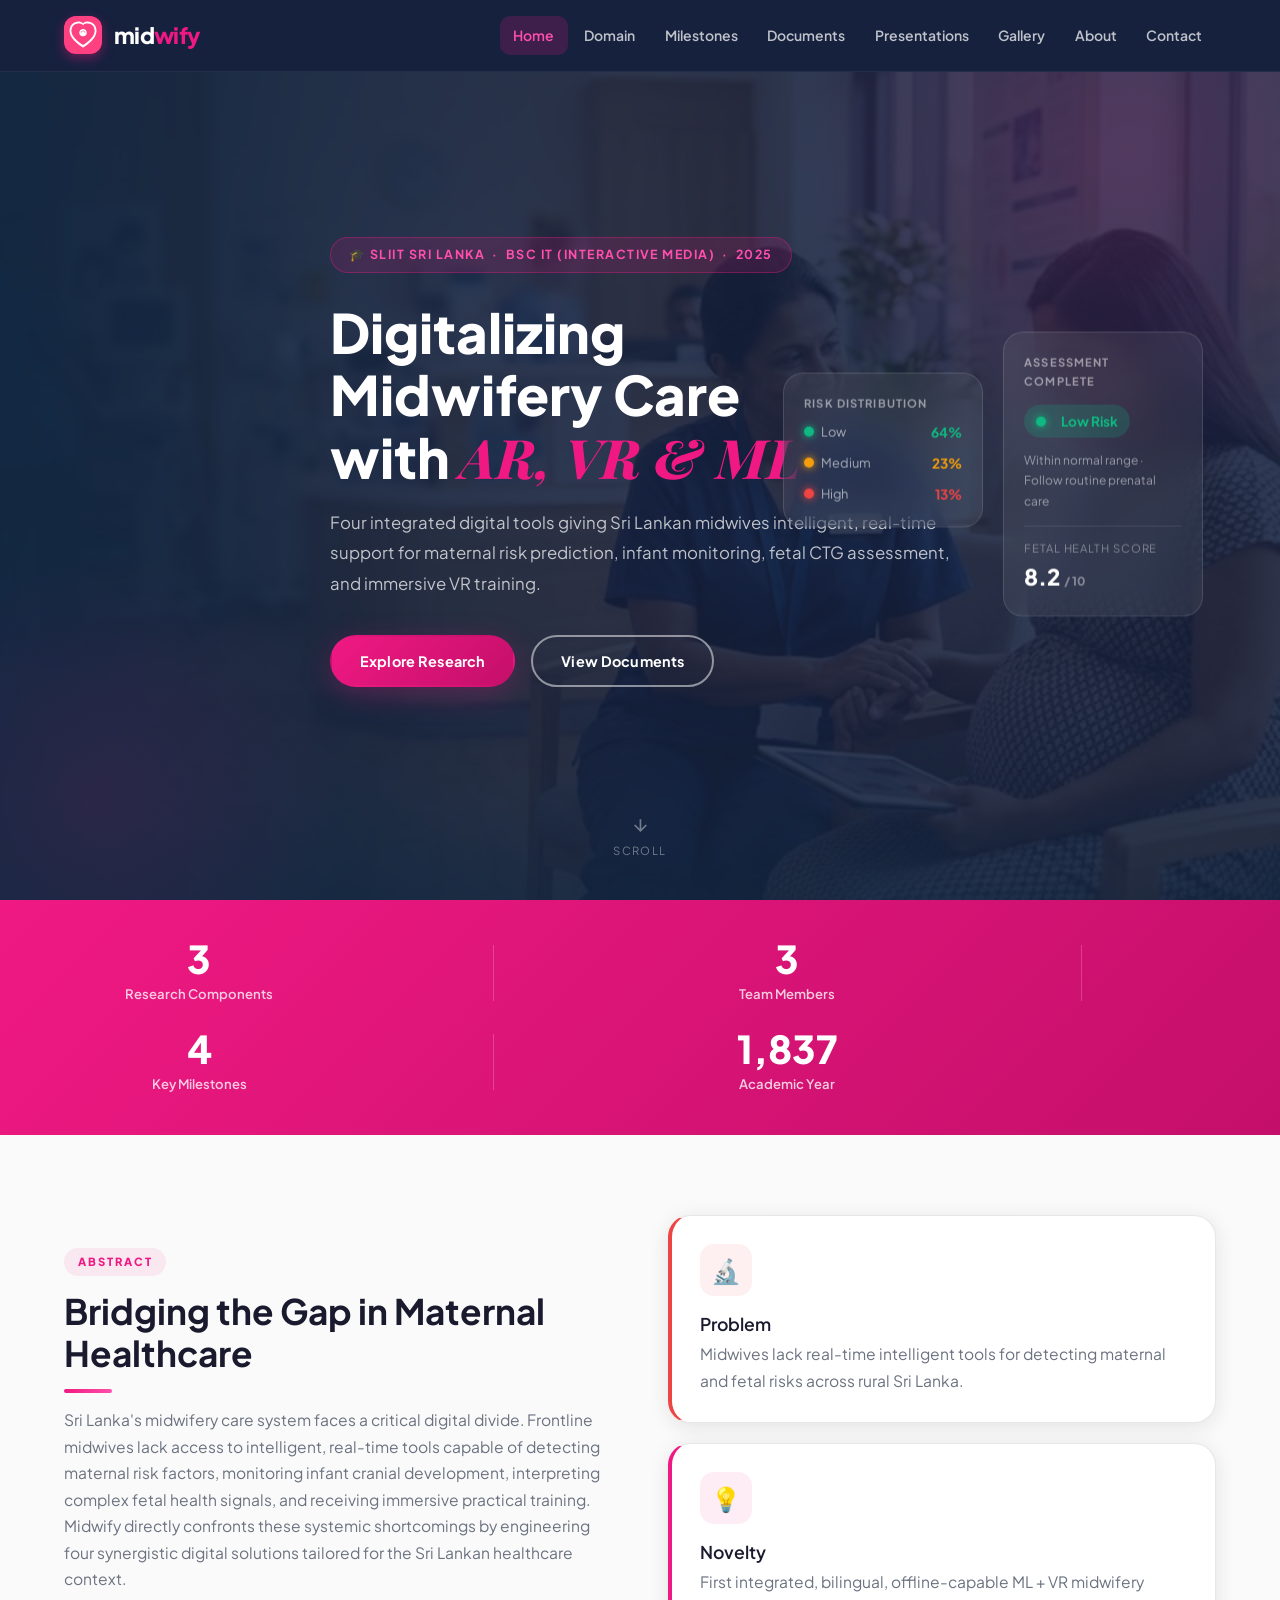
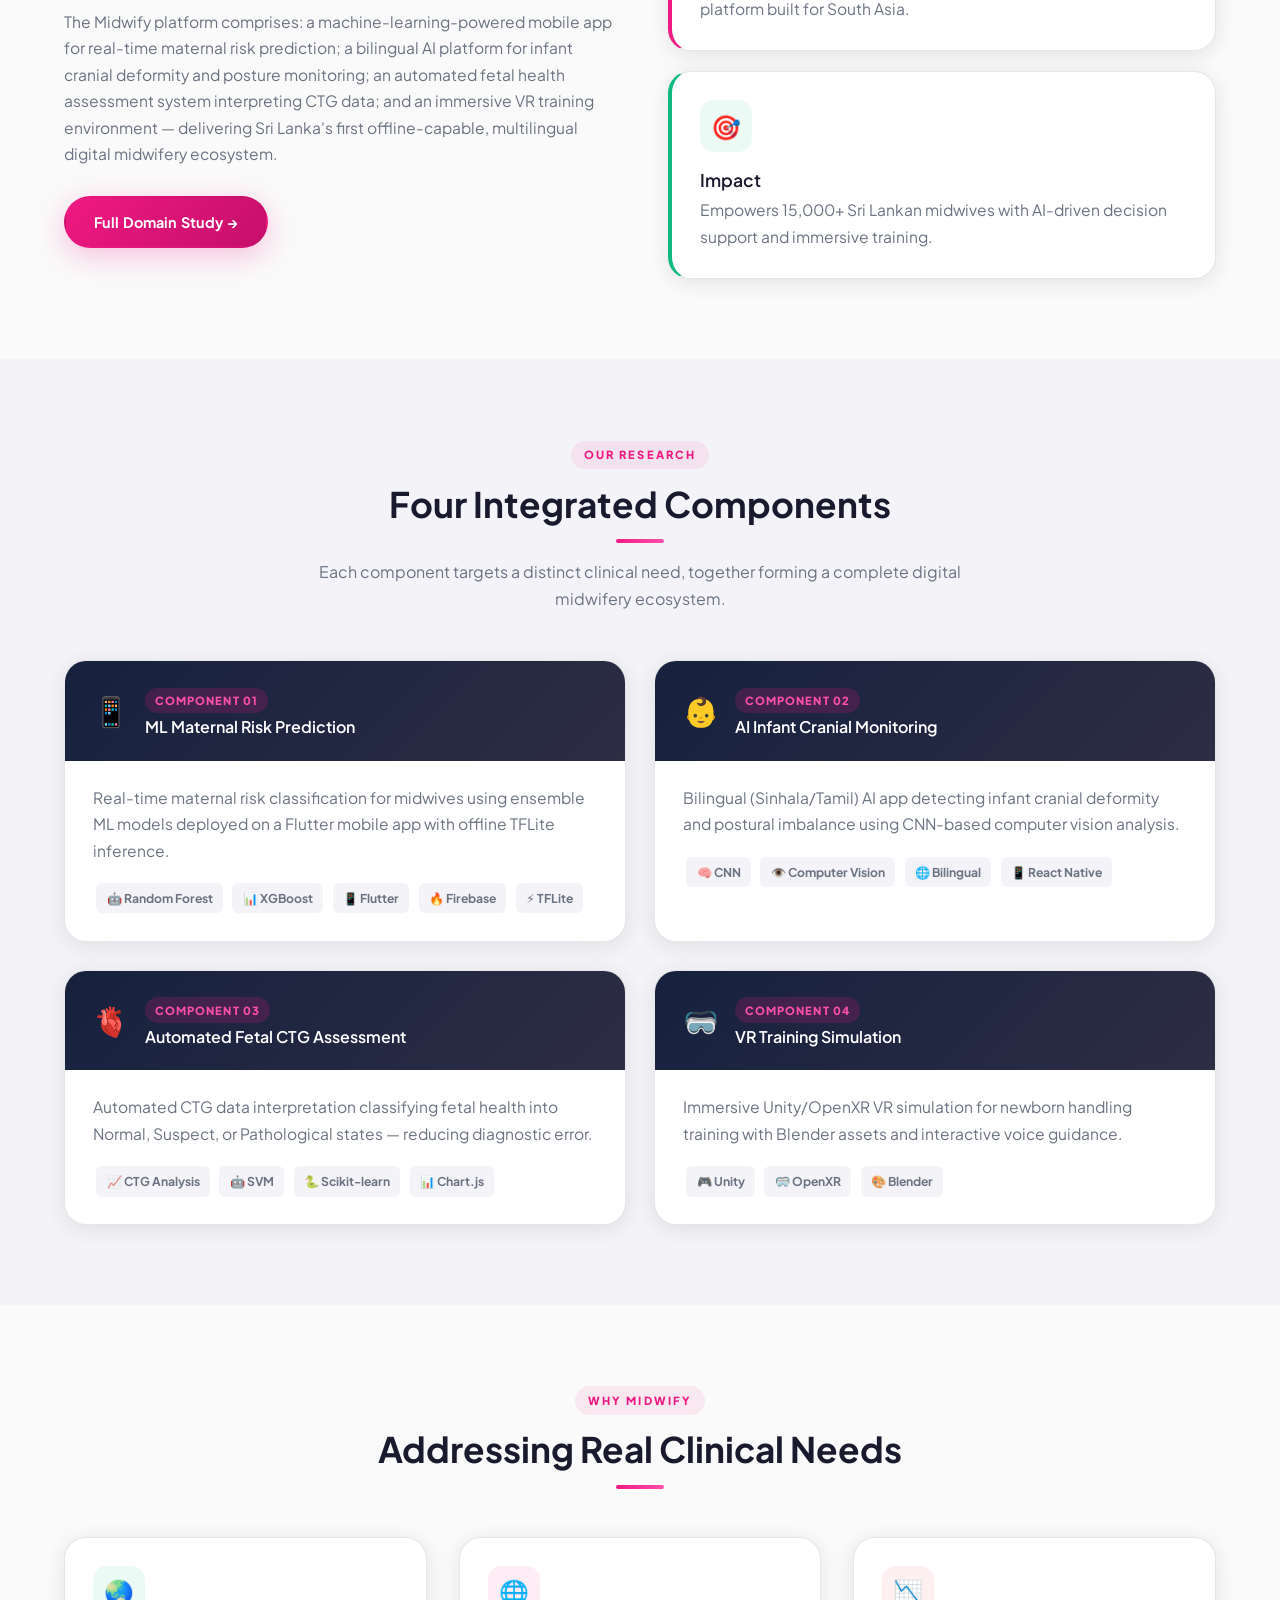
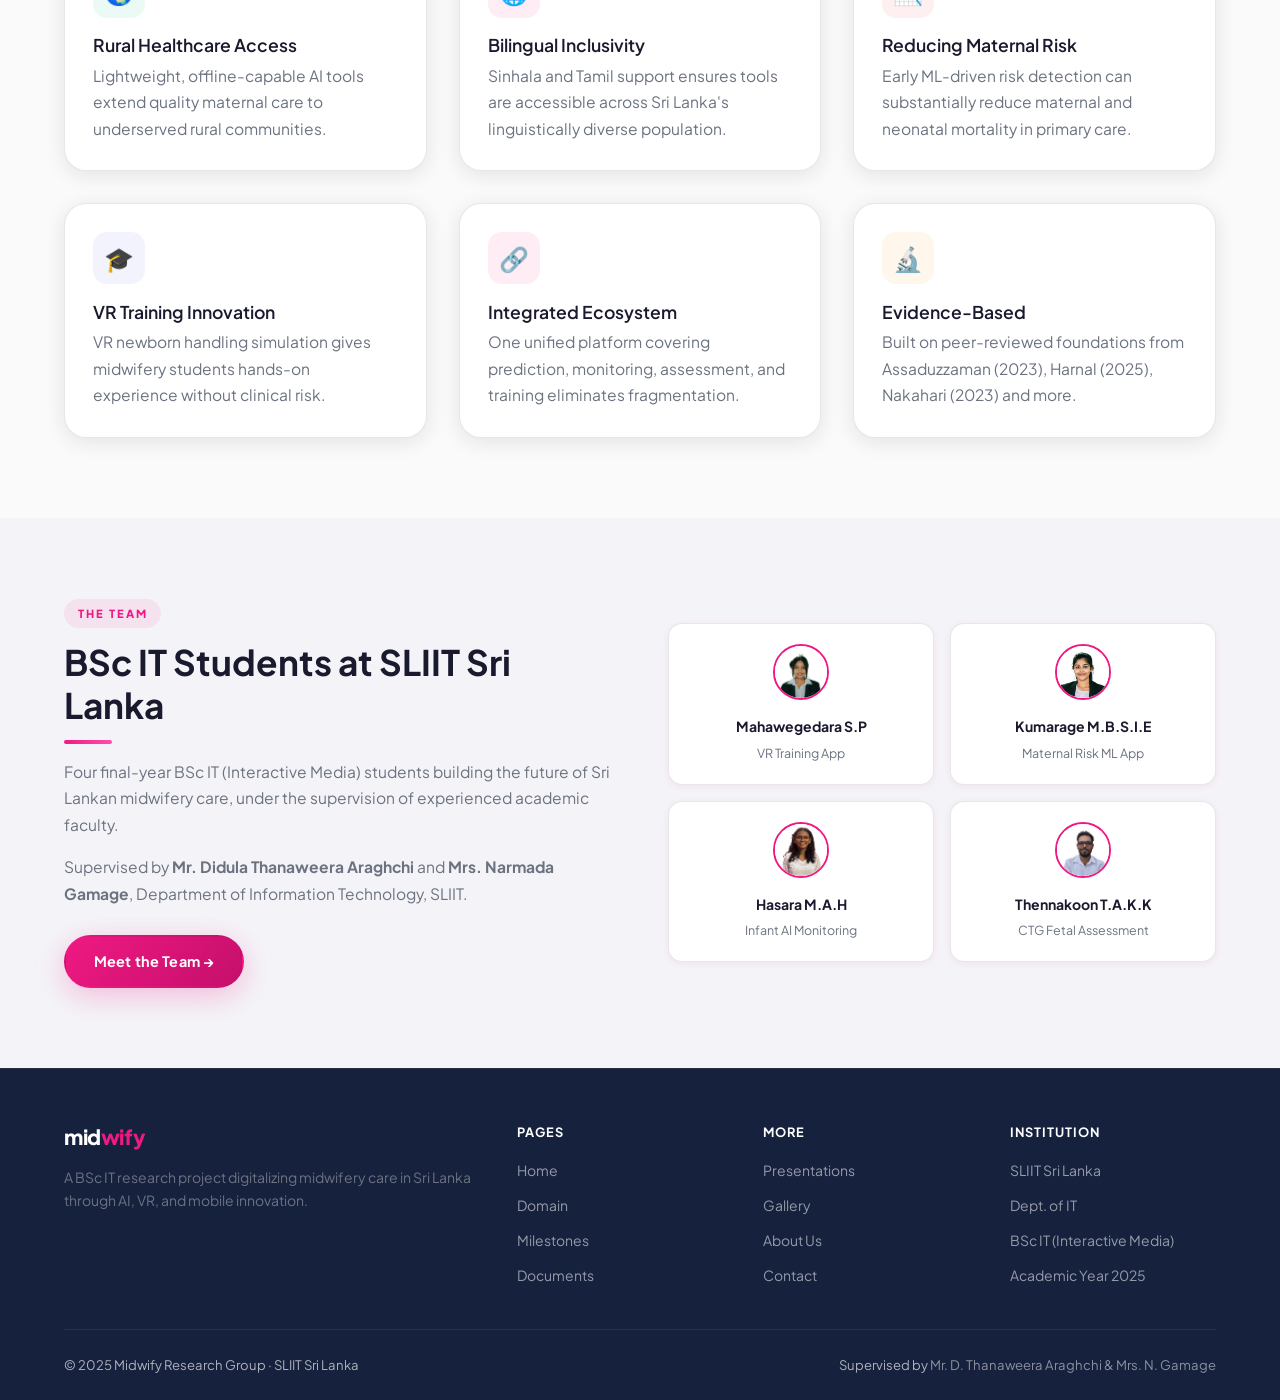
==== index.html @ cbe5c212 "Remove postnatal app and Speech API references; update VR component and gallery labels" ====
<!DOCTYPE html>
<html lang="en">

<head>
  <meta charset="UTF-8" />
  <meta name="viewport" content="width=device-width, initial-scale=1.0" />
  <title>Midwify – Digitalizing Midwifery Care | AR, VR & ML Solutions</title>
  <meta name="description"
    content="Midwify — a SLIIT BSc IT research project building ML, AI, VR and mobile tools to digitalize midwifery care across Sri Lanka." />
  <link rel="stylesheet" href="assets/css/style.css" />
  <link rel="icon" href="assets/images/logo.jpeg" />
</head>

<body>

  <div class="overlay" id="overlay"></div>

  <!-- ── Navbar ── -->
  <nav class="navbar" role="navigation" aria-label="Main Navigation">
    <div class="container">
      <a href="index.html" class="nav-brand">
        <div class="nav-logo-wrap">
          <img src="assets/images/logo.jpeg" alt="Midwify Logo" />
        </div>
        <span class="nav-wordmark">mid<span>wify</span></span>
      </a>
      <ul class="nav-menu" id="navMenu">
        <li><a href="index.html">Home</a></li>
        <li><a href="domain.html">Domain</a></li>
        <li><a href="milestones.html">Milestones</a></li>
        <li><a href="documents.html">Documents</a></li>
        <li><a href="presentations.html">Presentations</a></li>
        <li><a href="gallery.html">Gallery</a></li>
        <li><a href="about.html">About</a></li>
        <li><a href="contact.html">Contact</a></li>
      </ul>
      <button class="hamburger" id="hamburger" aria-label="Toggle Menu" aria-expanded="false">
        <span></span><span></span><span></span>
      </button>
    </div>
  </nav>

  <!-- ── Hero ── -->
  <section class="hero" id="hero">
    <div class="hero-bg" aria-hidden="true"></div>
    <div class="container">
      <div class="hero-content">
        <div class="hero-badge">
          🎓 SLIIT Sri Lanka &nbsp;·&nbsp; BSc IT (Interactive Media) &nbsp;·&nbsp; 2025
        </div>
        <h1>Digitalizing<br>Midwifery Care<br>with <em>AR, VR & ML</em></h1>
        <p class="hero-desc">
          Four integrated digital tools giving Sri Lankan midwives intelligent, real-time support
          for maternal risk prediction, infant monitoring, fetal CTG assessment, and immersive VR training.
        </p>
        <div class="hero-cta">
          <a href="domain.html" class="btn btn-primary">Explore Research</a>
          <a href="documents.html" class="btn btn-outline">View Documents</a>
        </div>
      </div>
    </div>

    <!-- Floating App-Style Cards -->
    <div class="hero-phone" aria-hidden="true">
      <div class="phone-card">
        <div class="phone-card-label">Risk Distribution</div>
        <div style="display:flex;flex-direction:column;gap:0.5rem;margin-top:0.25rem;">
          <div style="display:flex;align-items:center;justify-content:space-between;">
            <span style="font-size:0.8rem;color:rgba(255,255,255,0.6);"><span class="risk-dot low"></span>Low</span>
            <span style="font-size:0.85rem;font-weight:700;color:#10B981;">64%</span>
          </div>
          <div style="display:flex;align-items:center;justify-content:space-between;">
            <span style="font-size:0.8rem;color:rgba(255,255,255,0.6);"><span
                class="risk-dot medium"></span>Medium</span>
            <span style="font-size:0.85rem;font-weight:700;color:#F59E0B;">23%</span>
          </div>
          <div style="display:flex;align-items:center;justify-content:space-between;">
            <span style="font-size:0.8rem;color:rgba(255,255,255,0.6);"><span class="risk-dot high"></span>High</span>
            <span style="font-size:0.85rem;font-weight:700;color:#EF4444;">13%</span>
          </div>
        </div>
      </div>
      <div class="phone-card">
        <div class="phone-card-label">Assessment Complete</div>
        <div
          style="display:inline-flex;align-items:center;gap:0.5rem;background:rgba(16,185,129,0.2);border-radius:50px;padding:0.3rem 0.75rem;margin:0.4rem 0;">
          <span class="risk-dot low"></span>
          <span style="font-size:0.85rem;font-weight:700;color:#10B981;">Low Risk</span>
        </div>
        <div style="font-size:0.75rem;color:rgba(255,255,255,0.5);margin-top:0.4rem;">Within normal range · Follow
          routine prenatal care</div>
        <div style="margin-top:0.85rem;padding-top:0.75rem;border-top:1px solid rgba(255,255,255,0.1);">
          <div style="font-size:0.7rem;color:rgba(255,255,255,0.4);text-transform:uppercase;letter-spacing:0.08em;">
            Fetal Health Score</div>
          <div style="font-size:1.4rem;font-weight:800;color:white;">8.2 <span
              style="font-size:0.75rem;color:rgba(255,255,255,0.4);">/ 10</span></div>
        </div>
      </div>
    </div>

    <div class="hero-scroll" aria-hidden="true">
      <svg width="20" height="20" viewBox="0 0 24 24" fill="none" stroke="currentColor" stroke-width="2">
        <path d="M12 5v14M5 12l7 7 7-7" />
      </svg>
      Scroll
    </div>
  </section>

  <!-- ── Stats Bar ── -->
  <div class="stats-bar">
    <div class="container">
      <div class="grid-4">
        <div class="stat-item"><span class="stat-number" data-count="4">0</span>
          <div class="stat-label">Research Components</div>
        </div>
        <div class="stat-divider"></div>
        <div class="stat-item"><span class="stat-number" data-count="4">0</span>
          <div class="stat-label">Team Members</div>
        </div>
        <div class="stat-divider"></div>
        <div class="stat-item"><span class="stat-number" data-count="5">0</span>
          <div class="stat-label">Key Milestones</div>
        </div>
        <div class="stat-divider"></div>
        <div class="stat-item"><span class="stat-number" data-count="2025">0</span>
          <div class="stat-label">Academic Year</div>
        </div>
      </div>
    </div>
  </div>

  <!-- ── Abstract ── -->
  <section class="section" id="abstract">
    <div class="container">
      <div class="grid-2" style="align-items:center;gap:3.5rem;">
        <div class="fade-in">
          <span class="section-label">Abstract</span>
          <h2>Bridging the Gap in Maternal Healthcare</h2>
          <div class="divider"></div>
          <p style="margin-bottom:1rem;">
            Sri Lanka's midwifery care system faces a critical digital divide. Frontline midwives lack access
            to intelligent, real-time tools capable of detecting maternal risk factors, monitoring infant cranial
            development, interpreting complex fetal health signals, and receiving immersive practical training.
            Midwify directly confronts these systemic shortcomings by engineering four synergistic digital
            solutions tailored for the Sri Lankan healthcare context.
          </p>
          <p style="margin-bottom:1.75rem;">
            The Midwify platform comprises: a machine-learning-powered mobile app for real-time maternal risk
            prediction; a bilingual AI platform for infant cranial deformity and posture monitoring; an automated
            fetal health assessment system interpreting CTG data; and an immersive VR training environment
            — delivering Sri Lanka's first offline-capable, multilingual digital midwifery ecosystem.
          </p>
          <a href="domain.html" class="btn btn-primary">Full Domain Study →</a>
        </div>
        <div class="fade-in" style="display:flex;flex-direction:column;gap:1.25rem;">
          <div class="card" style="border-left:4px solid var(--danger);">
            <div class="card-icon" style="background:rgba(239,68,68,0.08);">🔬</div>
            <h3>Problem</h3>
            <p>Midwives lack real-time intelligent tools for detecting maternal and fetal risks across rural Sri Lanka.
            </p>
          </div>
          <div class="card" style="border-left:4px solid var(--pink);">
            <div class="card-icon">💡</div>
            <h3>Novelty</h3>
            <p>First integrated, bilingual, offline-capable ML + VR midwifery platform built for South Asia.</p>
          </div>
          <div class="card" style="border-left:4px solid var(--success);">
            <div class="card-icon" style="background:rgba(16,185,129,0.08);">🎯</div>
            <h3>Impact</h3>
            <p>Empowers 15,000+ Sri Lankan midwives with AI-driven decision support and immersive training.</p>
          </div>
        </div>
      </div>
    </div>
  </section>

  <!-- ── Four Components ── -->
  <section class="section section-alt" id="components">
    <div class="container">
      <div class="section-header centered fade-in">
        <span class="section-label">Our Research</span>
        <h2>Four Integrated Components</h2>
        <div class="divider"></div>
        <p>Each component targets a distinct clinical need, together forming a complete digital midwifery ecosystem.</p>
      </div>
      <div class="grid-2" style="gap:1.75rem;">

        <div class="component-card fade-in">
          <div class="component-card-header">
            <div class="icon">📱</div>
            <div>
              <div class="comp-num">Component 01</div>
              <h3>ML Maternal Risk Prediction</h3>
            </div>
          </div>
          <div class="component-card-body">
            <p style="margin-bottom:1rem;">Real-time maternal risk classification for midwives using ensemble ML models
              deployed on a Flutter mobile app with offline TFLite inference.</p>
            <div>
              <span class="component-tag">🤖 Random Forest</span>
              <span class="component-tag">📊 XGBoost</span>
              <span class="component-tag">📱 Flutter</span>
              <span class="component-tag">🔥 Firebase</span>
              <span class="component-tag">⚡ TFLite</span>
            </div>
          </div>
        </div>

        <div class="component-card fade-in">
          <div class="component-card-header">
            <div class="icon">👶</div>
            <div>
              <div class="comp-num">Component 02</div>
              <h3>AI Infant Cranial Monitoring</h3>
            </div>
          </div>
          <div class="component-card-body">
            <p style="margin-bottom:1rem;">Bilingual (Sinhala/Tamil) AI app detecting infant cranial deformity and
              postural imbalance using CNN-based computer vision analysis.</p>
            <div>
              <span class="component-tag">🧠 CNN</span>
              <span class="component-tag">👁️ Computer Vision</span>
              <span class="component-tag">🌐 Bilingual</span>
              <span class="component-tag">📱 React Native</span>
            </div>
          </div>
        </div>

        <div class="component-card fade-in">
          <div class="component-card-header">
            <div class="icon">🫀</div>
            <div>
              <div class="comp-num">Component 03</div>
              <h3>Automated Fetal CTG Assessment</h3>
            </div>
          </div>
          <div class="component-card-body">
            <p style="margin-bottom:1rem;">Automated CTG data interpretation classifying fetal health into Normal,
              Suspect, or Pathological states — reducing diagnostic error.</p>
            <div>
              <span class="component-tag">📈 CTG Analysis</span>
              <span class="component-tag">🤖 SVM</span>
              <span class="component-tag">🐍 Scikit-learn</span>
              <span class="component-tag">📊 Chart.js</span>
            </div>
          </div>
        </div>

        <div class="component-card fade-in">
          <div class="component-card-header">
            <div class="icon">🥽</div>
            <div>
              <div class="comp-num">Component 04</div>
              <h3>VR Training Simulation</h3>
            </div>
          </div>
          <div class="component-card-body">
            <p style="margin-bottom:1rem;">Immersive Unity/OpenXR VR simulation for newborn handling training with
              Blender assets and interactive voice guidance.</p>
            <div>
              <span class="component-tag">🎮 Unity</span>
              <span class="component-tag">🥽 OpenXR</span>
              <span class="component-tag">🎨 Blender</span>
            </div>
          </div>
        </div>

      </div>
    </div>
  </section>

  <!-- ── Risk Cards (App-style) ── -->
  <section class="section" id="significance">
    <div class="container">
      <div class="section-header centered fade-in">
        <span class="section-label">Why Midwify</span>
        <h2>Addressing Real Clinical Needs</h2>
        <div class="divider"></div>
      </div>
      <div class="grid-3">
        <div class="card fade-in">
          <div class="card-icon" style="background:rgba(16,185,129,0.08);">🌏</div>
          <h3>Rural Healthcare Access</h3>
          <p>Lightweight, offline-capable AI tools extend quality maternal care to underserved rural communities.</p>
        </div>
        <div class="card fade-in">
          <div class="card-icon">🌐</div>
          <h3>Bilingual Inclusivity</h3>
          <p>Sinhala and Tamil support ensures tools are accessible across Sri Lanka's linguistically diverse
            population.</p>
        </div>
        <div class="card fade-in">
          <div class="card-icon" style="background:rgba(239,68,68,0.08);">📉</div>
          <h3>Reducing Maternal Risk</h3>
          <p>Early ML-driven risk detection can substantially reduce maternal and neonatal mortality in primary care.
          </p>
        </div>
        <div class="card fade-in">
          <div class="card-icon" style="background:rgba(99,102,241,0.08);">🎓</div>
          <h3>VR Training Innovation</h3>
          <p>VR newborn handling simulation gives midwifery students hands-on experience without clinical risk.</p>
        </div>
        <div class="card fade-in">
          <div class="card-icon">🔗</div>
          <h3>Integrated Ecosystem</h3>
          <p>One unified platform covering prediction, monitoring, assessment, and training eliminates fragmentation.
          </p>
        </div>
        <div class="card fade-in">
          <div class="card-icon" style="background:rgba(245,158,11,0.08);">🔬</div>
          <h3>Evidence-Based</h3>
          <p>Built on peer-reviewed foundations from Assaduzzaman (2023), Harnal (2025), Nakahari (2023) and more.</p>
        </div>
      </div>
    </div>
  </section>

  <!-- ── Team Preview ── -->
  <section class="section section-alt" id="team-preview">
    <div class="container">
      <div class="grid-2" style="align-items:center;gap:3.5rem;">
        <div class="fade-in">
          <span class="section-label">The Team</span>
          <h2>BSc IT Students at SLIIT Sri Lanka</h2>
          <div class="divider"></div>
          <p style="margin-bottom:1rem;">Four final-year BSc IT (Interactive Media) students building the future of Sri
            Lankan midwifery care, under the supervision of experienced academic faculty.</p>
          <p style="margin-bottom:1.75rem;">Supervised by <strong>Mr. Didula Thanaweera Araghchi</strong> and
            <strong>Mrs. Narmada Gamage</strong>, Department of Information Technology, SLIIT.
          </p>
          <a href="about.html" class="btn btn-primary">Meet the Team →</a>
        </div>
        <div class="grid-2 fade-in" style="gap:1rem;">
          <div
            style="background:var(--white);border-radius:var(--radius);padding:1.25rem;border:1.5px solid var(--border);text-align:center;box-shadow:var(--shadow-sm);">
            <div
              style="width:56px;height:56px;border-radius:50%;overflow:hidden;margin:0 auto 0.75rem;border:2px solid var(--pink);">
              <img src="assets/images/team/mahawagedara.jpg" alt="Mahawegedara"
                style="width:100%;height:100%;object-fit:cover;object-position:top;">
            </div>
            <strong style="font-size:0.875rem;">Mahawegedara S.P</strong>
            <p style="font-size:0.78rem;margin-top:0.2rem;">VR Training App</p>
          </div>
          <div
            style="background:var(--white);border-radius:var(--radius);padding:1.25rem;border:1.5px solid var(--border);text-align:center;box-shadow:var(--shadow-sm);">
            <div
              style="width:56px;height:56px;border-radius:50%;overflow:hidden;margin:0 auto 0.75rem;border:2px solid var(--pink);">
              <img src="assets/images/team/kumarage.jpeg" alt="Kumarage"
                style="width:100%;height:100%;object-fit:cover;object-position:top;">
            </div>
            <strong style="font-size:0.875rem;">Kumarage M.B.S.I.E</strong>
            <p style="font-size:0.78rem;margin-top:0.2rem;">Maternal Risk ML App</p>
          </div>
          <div
            style="background:var(--white);border-radius:var(--radius);padding:1.25rem;border:1.5px solid var(--border);text-align:center;box-shadow:var(--shadow-sm);">
            <div
              style="width:56px;height:56px;border-radius:50%;overflow:hidden;margin:0 auto 0.75rem;border:2px solid var(--pink);">
              <img src="assets/images/team/hasara.jpg" alt="Hasara"
                style="width:100%;height:100%;object-fit:cover;object-position:top;">
            </div>
            <strong style="font-size:0.875rem;">Hasara M.A.H</strong>
            <p style="font-size:0.78rem;margin-top:0.2rem;">Infant AI Monitoring</p>
          </div>
          <div
            style="background:var(--white);border-radius:var(--radius);padding:1.25rem;border:1.5px solid var(--border);text-align:center;box-shadow:var(--shadow-sm);">
            <div
              style="width:56px;height:56px;border-radius:50%;overflow:hidden;margin:0 auto 0.75rem;border:2px solid var(--pink);">
              <img src="assets/images/team/thennakoon.jpg" alt="Thennakoon"
                style="width:100%;height:100%;object-fit:cover;object-position:top;">
            </div>
            <strong style="font-size:0.875rem;">Thennakoon T.A.K.K</strong>
            <p style="font-size:0.78rem;margin-top:0.2rem;">CTG Fetal Assessment</p>
          </div>
        </div>
      </div>
    </div>
  </section>

  <!-- ── Footer ── -->
  <footer>
    <div class="container">
      <div class="footer-grid">
        <div class="footer-brand">
          <h3>mid<span>wify</span></h3>
          <p>A BSc IT research project digitalizing midwifery care in Sri Lanka through AI, VR, and mobile innovation.
          </p>
        </div>
        <div class="footer-col">
          <h4>Pages</h4>
          <ul>
            <li><a href="index.html">Home</a></li>
            <li><a href="domain.html">Domain</a></li>
            <li><a href="milestones.html">Milestones</a></li>
            <li><a href="documents.html">Documents</a></li>
          </ul>
        </div>
        <div class="footer-col">
          <h4>More</h4>
          <ul>
            <li><a href="presentations.html">Presentations</a></li>
            <li><a href="gallery.html">Gallery</a></li>
            <li><a href="about.html">About Us</a></li>
            <li><a href="contact.html">Contact</a></li>
          </ul>
        </div>
        <div class="footer-col">
          <h4>Institution</h4>
          <ul>
            <li><a href="#">SLIIT Sri Lanka</a></li>
            <li><a href="#">Dept. of IT</a></li>
            <li><a href="#">BSc IT (Interactive Media)</a></li>
            <li><a href="#">Academic Year 2025</a></li>
          </ul>
        </div>
      </div>
      <div class="footer-bottom">
        <span>© 2025 Midwify Research Group · SLIIT Sri Lanka</span>
        <span>Supervised by <a href="about.html">Mr. D. Thanaweera Araghchi & Mrs. N. Gamage</a></span>
      </div>
    </div>
  </footer>

  <script src="assets/js/main.js"></script>
</body>

</html>
---- assets/css/style.css ----
/* =====================================================
   Midwify – Research Website Stylesheet
   Brand: Pink #F01983 | Dark #1A1A2E | White #FAFAFA
   Inspired by the Midwify mobile app design
   ===================================================== */

@import url('https://fonts.googleapis.com/css2?family=Plus+Jakarta+Sans:wght@300;400;500;600;700;800&family=Playfair+Display:ital,wght@0,600;0,700;1,600&display=swap');

/* ── CSS Variables ─────────────────────────────────── */
:root {
  --pink: #F01983;
  --pink-dark: #C40F6A;
  --pink-light: #FF4FAD;
  --pink-xs: rgba(240, 25, 131, 0.08);
  --dark: #1A1A2E;
  --dark-2: #2D2D44;
  --dark-3: #16213E;
  --white: #ffffff;
  --bg: #FAFAFA;
  --bg-alt: #F4F4F8;
  --text: #1A1A2E;
  --text-muted: #6B7280;
  --text-light: #9CA3AF;
  --success: #10B981;
  --warning: #F59E0B;
  --danger: #EF4444;
  --border: rgba(26, 26, 46, 0.10);
  --shadow-sm: 0 2px 8px rgba(240, 25, 131, 0.08);
  --shadow: 0 4px 20px rgba(26, 26, 46, 0.10);
  --shadow-lg: 0 12px 40px rgba(26, 26, 46, 0.14);
  --shadow-pink: 0 8px 30px rgba(240, 25, 131, 0.25);
  --radius: 14px;
  --radius-lg: 22px;
  --radius-xl: 30px;
  --transition: 0.3s cubic-bezier(0.4, 0, 0.2, 1);
  --font: 'Plus Jakarta Sans', system-ui, sans-serif;
  --font-serif: 'Playfair Display', Georgia, serif;
  --nav-h: 72px;
}

/* ── Reset & Base ──────────────────────────────────── */
*,
*::before,
*::after {
  box-sizing: border-box;
  margin: 0;
  padding: 0;
}

html {
  scroll-behavior: smooth;
  font-size: 16px;
}

body {
  font-family: var(--font);
  background: var(--bg);
  color: var(--text);
  line-height: 1.7;
  min-height: 100vh;
}

img {
  max-width: 100%;
  display: block;
}

a {
  color: var(--pink);
  text-decoration: none;
  transition: color var(--transition);
}

a:hover {
  color: var(--pink-dark);
}

/* ── Typography ────────────────────────────────────── */
h1,
h2,
h3,
h4,
h5 {
  font-family: var(--font);
  line-height: 1.2;
  color: var(--text);
  font-weight: 700;
}

h1 {
  font-size: clamp(2rem, 5vw, 3.4rem);
}

h2 {
  font-size: clamp(1.5rem, 3vw, 2.2rem);
}

h3 {
  font-size: clamp(1.1rem, 2vw, 1.45rem);
  font-weight: 600;
}

h4 {
  font-size: 1rem;
  font-weight: 700;
}

p {
  font-size: 0.975rem;
  color: var(--text-muted);
}

.serif {
  font-family: var(--font-serif);
}

.section-label {
  display: inline-block;
  font-size: 0.7rem;
  font-weight: 800;
  letter-spacing: 0.18em;
  text-transform: uppercase;
  color: var(--pink);
  background: var(--pink-xs);
  padding: 0.3rem 0.85rem;
  border-radius: 50px;
  margin-bottom: 0.85rem;
}

/* ── Layout ────────────────────────────────────────── */
.container {
  max-width: 1200px;
  margin: 0 auto;
  padding: 0 1.5rem;
}

.section {
  padding: 5rem 0;
}

.section-alt {
  background: var(--bg-alt);
}

.grid-2 {
  display: grid;
  grid-template-columns: 1fr 1fr;
  gap: 2rem;
}

.grid-3 {
  display: grid;
  grid-template-columns: repeat(3, 1fr);
  gap: 2rem;
}

.grid-4 {
  display: grid;
  grid-template-columns: repeat(4, 1fr);
  gap: 1.5rem;
}

.text-center {
  text-align: center;
}

/* ── Buttons ───────────────────────────────────────── */
.btn {
  display: inline-flex;
  align-items: center;
  gap: 0.5rem;
  padding: 0.75rem 1.75rem;
  border-radius: 50px;
  font-family: var(--font);
  font-size: 0.9rem;
  font-weight: 700;
  cursor: pointer;
  border: 2px solid transparent;
  transition: all var(--transition);
  text-decoration: none;
  letter-spacing: 0.01em;
}

.btn-primary {
  background: linear-gradient(135deg, var(--pink) 0%, var(--pink-dark) 100%);
  color: var(--white);
  box-shadow: var(--shadow-pink);
}

.btn-primary:hover {
  transform: translateY(-2px);
  box-shadow: 0 14px 36px rgba(240, 25, 131, 0.35);
  color: var(--white);
}

.btn-dark {
  background: var(--dark);
  color: var(--white);
}

.btn-dark:hover {
  background: var(--dark-2);
  color: var(--white);
  transform: translateY(-2px);
  box-shadow: 0 8px 24px rgba(26, 26, 46, 0.25);
}

.btn-outline {
  background: transparent;
  color: var(--white);
  border-color: rgba(255, 255, 255, 0.5);
}

.btn-outline:hover {
  background: var(--white);
  color: var(--pink);
  border-color: var(--white);
  transform: translateY(-2px);
}

.btn-outline-pink {
  background: transparent;
  color: var(--pink);
  border-color: var(--pink);
}

.btn-outline-pink:hover {
  background: var(--pink);
  color: var(--white);
  transform: translateY(-2px);
  box-shadow: var(--shadow-pink);
}

/* ── Navigation ────────────────────────────────────── */
.navbar {
  position: fixed;
  top: 0;
  left: 0;
  right: 0;
  height: var(--nav-h);
  z-index: 1000;
  background: var(--dark-3);
  border-bottom: 1px solid rgba(255, 255, 255, 0.06);
  transition: box-shadow var(--transition);
}

.navbar.scrolled {
  background: rgba(22, 33, 62, 0.97);
  backdrop-filter: blur(20px);
  -webkit-backdrop-filter: blur(20px);
  box-shadow: 0 4px 30px rgba(0, 0, 0, 0.2);
}

.navbar .container {
  display: flex;
  align-items: center;
  justify-content: space-between;
  height: 100%;
}

.nav-brand {
  display: flex;
  align-items: center;
  gap: 0.75rem;
  text-decoration: none;
}

.nav-logo-wrap {
  width: 38px;
  height: 38px;
  border-radius: 12px;
  background: linear-gradient(135deg, var(--pink), var(--pink-dark));
  display: flex;
  align-items: center;
  justify-content: center;
  font-size: 1.1rem;
  box-shadow: 0 4px 12px rgba(240, 25, 131, 0.4);
  overflow: hidden;
}

.nav-logo-wrap img {
  width: 100%;
  height: 100%;
  object-fit: cover;
  border-radius: 12px;
}

.nav-wordmark {
  font-size: 1.4rem;
  font-weight: 800;
  color: var(--white);
  letter-spacing: -0.03em;
}

.nav-wordmark span {
  color: var(--pink);
}

.nav-brand:hover .nav-wordmark {
  color: var(--white);
}

.nav-menu {
  display: flex;
  align-items: center;
  gap: 0.15rem;
  list-style: none;
}

.nav-menu a {
  color: rgba(255, 255, 255, 0.72);
  font-size: 0.875rem;
  font-weight: 600;
  padding: 0.45rem 0.85rem;
  border-radius: 10px;
  transition: all var(--transition);
  text-decoration: none;
  display: block;
}

.nav-menu a:hover,
.nav-menu a.active {
  color: var(--white);
  background: rgba(240, 25, 131, 0.18);
}

.nav-menu a.active {
  color: var(--pink-light);
}

.hamburger {
  display: none;
  flex-direction: column;
  gap: 5px;
  background: none;
  border: none;
  cursor: pointer;
  padding: 4px;
}

.hamburger span {
  display: block;
  width: 26px;
  height: 2px;
  background: var(--white);
  border-radius: 2px;
  transition: all var(--transition);
}

.hamburger.open span:nth-child(1) {
  transform: rotate(45deg) translate(5px, 5px);
}

.hamburger.open span:nth-child(2) {
  opacity: 0;
}

.hamburger.open span:nth-child(3) {
  transform: rotate(-45deg) translate(5px, -5px);
}

/* ── Hero ──────────────────────────────────────────── */
.hero {
  min-height: 100vh;
  position: relative;
  display: flex;
  align-items: center;
  overflow: hidden;
  padding-top: var(--nav-h);
  background: var(--dark-3);
}

/* Decorative background shapes */
.hero::before {
  content: '';
  position: absolute;
  top: -200px;
  right: -200px;
  width: 700px;
  height: 700px;
  border-radius: 50%;
  background: radial-gradient(circle, rgba(240, 25, 131, 0.18) 0%, transparent 70%);
  pointer-events: none;
}

.hero::after {
  content: '';
  position: absolute;
  bottom: -150px;
  left: -150px;
  width: 500px;
  height: 500px;
  border-radius: 50%;
  background: radial-gradient(circle, rgba(240, 25, 131, 0.10) 0%, transparent 70%);
  pointer-events: none;
}

.hero-bg {
  position: absolute;
  inset: 0;
  background-image: url('../images/hero-bg.jpg');
  background-size: cover;
  background-position: center;
  z-index: 0;
  opacity: 0.12;
}

.hero-content {
  position: relative;
  z-index: 1;
  color: var(--white);
  max-width: 780px;
}

.hero-badge {
  display: inline-flex;
  align-items: center;
  gap: 0.5rem;
  background: rgba(240, 25, 131, 0.15);
  border: 1px solid rgba(240, 25, 131, 0.35);
  color: var(--pink-light);
  font-size: 0.78rem;
  font-weight: 700;
  letter-spacing: 0.12em;
  text-transform: uppercase;
  padding: 0.4rem 1.1rem;
  border-radius: 50px;
  margin-bottom: 1.75rem;
}

.hero h1 {
  color: var(--white);
  margin-bottom: 1.25rem;
  font-weight: 800;
  line-height: 1.15;
}

.hero h1 em {
  font-style: normal;
  color: var(--pink);
  font-family: var(--font-serif);
  font-style: italic;
}

.hero-desc {
  color: rgba(255, 255, 255, 0.72);
  font-size: 1.05rem;
  line-height: 1.8;
  margin-bottom: 2.25rem;
  max-width: 620px;
}

.hero-cta {
  display: flex;
  gap: 1rem;
  flex-wrap: wrap;
  margin-bottom: 3rem;
}

/* Floating phone mockup */
.hero-phone {
  position: absolute;
  right: 6%;
  top: 50%;
  transform: translateY(-50%);
  z-index: 1;
  display: flex;
  gap: 1.25rem;
  align-items: center;
}

.phone-card {
  background: rgba(255, 255, 255, 0.07);
  border: 1px solid rgba(255, 255, 255, 0.12);
  border-radius: 20px;
  padding: 1.25rem;
  backdrop-filter: blur(20px);
  width: 200px;
  animation: float 4s ease-in-out infinite;
}

.phone-card:nth-child(2) {
  animation-delay: -2s;
  margin-top: 3rem;
}

.phone-card-label {
  font-size: 0.7rem;
  font-weight: 700;
  letter-spacing: 0.1em;
  text-transform: uppercase;
  color: rgba(255, 255, 255, 0.5);
  margin-bottom: 0.5rem;
}

.phone-card-value {
  font-size: 1.6rem;
  font-weight: 800;
  color: var(--white);
  line-height: 1;
  margin-bottom: 0.25rem;
}

.phone-card-sub {
  font-size: 0.8rem;
  color: rgba(255, 255, 255, 0.5);
}

.risk-dot {
  display: inline-block;
  width: 10px;
  height: 10px;
  border-radius: 50%;
  margin-right: 0.4rem;
}

.risk-dot.low {
  background: var(--success);
  box-shadow: 0 0 8px var(--success);
}

.risk-dot.medium {
  background: var(--warning);
  box-shadow: 0 0 8px var(--warning);
}

.risk-dot.high {
  background: var(--danger);
  box-shadow: 0 0 8px var(--danger);
}

@keyframes float {

  0%,
  100% {
    transform: translateY(0);
  }

  50% {
    transform: translateY(-12px);
  }
}

.hero-scroll {
  position: absolute;
  bottom: 2.5rem;
  left: 50%;
  transform: translateX(-50%);
  z-index: 1;
  display: flex;
  flex-direction: column;
  align-items: center;
  gap: 0.4rem;
  color: rgba(255, 255, 255, 0.4);
  font-size: 0.7rem;
  letter-spacing: 0.12em;
  text-transform: uppercase;
  animation: bounce-y 2s infinite;
}

@keyframes bounce-y {

  0%,
  100% {
    transform: translateX(-50%) translateY(0);
  }

  50% {
    transform: translateX(-50%) translateY(6px);
  }
}

/* ── Stats Bar ─────────────────────────────────────── */
.stats-bar {
  background: linear-gradient(135deg, var(--pink) 0%, var(--pink-dark) 100%);
  padding: 2.5rem 0;
}

.stats-bar .grid-4 {
  align-items: center;
}

.stat-item {
  text-align: center;
}

.stat-number {
  font-size: 2.4rem;
  font-weight: 800;
  color: var(--white);
  display: block;
  line-height: 1;
}

.stat-label {
  color: rgba(255, 255, 255, 0.78);
  font-size: 0.82rem;
  font-weight: 600;
  margin-top: 0.3rem;
}

.stat-divider {
  width: 1px;
  height: 56px;
  background: rgba(255, 255, 255, 0.2);
  margin: 0 auto;
}

/* ── Section Headings ──────────────────────────────── */
.section-header {
  margin-bottom: 3rem;
}

.section-header.centered {
  text-align: center;
}

.section-header h2 {
  margin-bottom: 0.75rem;
}

.section-header>p {
  font-size: 1rem;
  max-width: 660px;
}

.section-header.centered>p {
  margin: 0 auto;
}

.divider {
  width: 48px;
  height: 4px;
  background: linear-gradient(90deg, var(--pink), var(--pink-light));
  border-radius: 4px;
  margin: 0.9rem 0;
}

.section-header.centered .divider {
  margin: 0.9rem auto;
}

/* ── Cards ─────────────────────────────────────────── */
.card {
  background: var(--white);
  border: 1.5px solid var(--border);
  border-radius: var(--radius-lg);
  padding: 1.75rem;
  box-shadow: var(--shadow);
  transition: all var(--transition);
}

.card:hover {
  transform: translateY(-5px);
  box-shadow: var(--shadow-lg);
  border-color: rgba(240, 25, 131, 0.2);
}

.card-icon {
  width: 52px;
  height: 52px;
  border-radius: 14px;
  display: flex;
  align-items: center;
  justify-content: center;
  margin-bottom: 1.1rem;
  font-size: 1.5rem;
  background: var(--pink-xs);
}

.card h3 {
  margin-bottom: 0.4rem;
  font-size: 1.1rem;
}

/* ── Component Cards ───────────────────────────────── */
.component-card {
  background: var(--white);
  border-radius: var(--radius-lg);
  overflow: hidden;
  box-shadow: var(--shadow);
  border: 1.5px solid var(--border);
  transition: all var(--transition);
}

.component-card:hover {
  transform: translateY(-6px);
  box-shadow: 0 16px 48px rgba(26, 26, 46, 0.14);
  border-color: rgba(240, 25, 131, 0.2);
}

.component-card-header {
  padding: 1.5rem 1.75rem;
  background: linear-gradient(135deg, var(--dark-3), var(--dark-2));
  color: var(--white);
  display: flex;
  align-items: center;
  gap: 1rem;
}

.component-card-header .icon {
  font-size: 1.8rem;
}

.component-card-header h3 {
  color: var(--white);
  font-size: 1rem;
  margin: 0;
}

.component-card-header span {
  color: rgba(255, 255, 255, 0.55);
  font-size: 0.78rem;
}

.component-card-header .comp-num {
  font-size: 0.7rem;
  font-weight: 800;
  letter-spacing: 0.1em;
  color: var(--pink-light);
  text-transform: uppercase;
  background: rgba(240, 25, 131, 0.18);
  padding: 0.2rem 0.6rem;
  border-radius: 50px;
  display: inline-block;
  margin-bottom: 0.25rem;
}

.component-card-body {
  padding: 1.5rem 1.75rem;
}

.component-tag {
  display: inline-flex;
  align-items: center;
  gap: 0.3rem;
  background: var(--bg-alt);
  color: var(--text-muted);
  font-size: 0.76rem;
  font-weight: 700;
  padding: 0.3rem 0.65rem;
  border-radius: 6px;
  margin: 0.2rem;
}

/* ── Team Cards ────────────────────────────────────── */
.team-card {
  background: var(--white);
  border-radius: var(--radius-lg);
  overflow: hidden;
  box-shadow: var(--shadow);
  border: 1.5px solid var(--border);
  transition: all var(--transition);
  text-align: center;
}

.team-card:hover {
  transform: translateY(-6px);
  box-shadow: var(--shadow-lg);
}

.team-photo {
  width: 100%;
  height: 230px;
  object-fit: cover;
  object-position: top;
}

.team-photo-placeholder {
  width: 100%;
  height: 230px;
  background: linear-gradient(135deg, var(--dark-3), var(--dark-2));
  display: flex;
  align-items: center;
  justify-content: center;
  font-size: 4rem;
}

.team-card-body {
  padding: 1.4rem;
}

.team-card h3 {
  font-size: 1rem;
  margin-bottom: 0.2rem;
}

.team-id {
  font-size: 0.78rem;
  color: var(--pink);
  font-weight: 700;
  margin-bottom: 0.5rem;
}

.team-role {
  font-size: 0.84rem;
  color: var(--text-muted);
  line-height: 1.55;
}

/* ── Timeline ──────────────────────────────────────── */
.timeline {
  position: relative;
}

.timeline::before {
  content: '';
  position: absolute;
  left: 28px;
  top: 0;
  bottom: 0;
  width: 3px;
  background: linear-gradient(to bottom, var(--pink), var(--pink-dark));
  border-radius: 3px;
  box-shadow: 0 0 15px rgba(240, 25, 131, 0.4);
}

.milestone-item {
  display: flex;
  gap: 2rem;
  padding-bottom: 3rem;
  position: relative;
  perspective: 1000px;
}

.milestone-item:last-child {
  padding-bottom: 0;
}

.milestone-dot {
  flex-shrink: 0;
  width: 58px;
  height: 58px;
  border-radius: 50%;
  background: var(--white);
  border: 4px solid var(--pink);
  display: flex;
  align-items: center;
  justify-content: center;
  font-size: 1.3rem;
  box-shadow: 0 0 0 6px var(--pink-xs), 0 0 10px rgba(240, 25, 131, 0.2);
  z-index: 1;
  position: relative;
  transition: transform 0.4s cubic-bezier(0.175, 0.885, 0.32, 1.275), box-shadow 0.3s ease;
}

.milestone-item:hover .milestone-dot {
  transform: scale(1.15) rotate(5deg);
  box-shadow: 0 0 0 8px rgba(240, 25, 131, 0.15), 0 0 25px rgba(240, 25, 131, 0.5);
}

.milestone-dot.completed {
  background: linear-gradient(135deg, var(--pink), var(--pink-dark));
  border-color: transparent;
  color: white;
  box-shadow: 0 0 0 6px var(--pink-xs), 0 0 20px rgba(240, 25, 131, 0.4);
}

.milestone-content {
  background: var(--white);
  border: 1.5px solid var(--border);
  border-radius: var(--radius-lg);
  padding: 2rem;
  flex: 1;
  box-shadow: var(--shadow);
  transition: all 0.4s cubic-bezier(0.175, 0.885, 0.32, 1.275);
  position: relative;
  overflow: hidden;
}

.milestone-content::before {
  content: '';
  position: absolute;
  top: 0;
  left: 0;
  width: 6px;
  height: 100%;
  background: linear-gradient(to bottom, var(--pink), var(--pink-dark));
  opacity: 0;
  transition: opacity 0.3s ease;
}

.milestone-content:hover {
  transform: translateX(12px) translateY(-5px);
  box-shadow: 0 20px 40px rgba(240, 25, 131, 0.12);
  border-color: var(--pink);
}

.milestone-content:hover::before {
  opacity: 1;
}

.milestone-meta {
  display: flex;
  align-items: center;
  gap: 1rem;
  margin-bottom: 0.5rem;
  flex-wrap: wrap;
}

.milestone-date {
  font-size: 0.78rem;
  font-weight: 700;
  color: var(--pink);
  background: var(--pink-xs);
  padding: 0.25rem 0.75rem;
  border-radius: 50px;
}

.milestone-status {
  font-size: 0.76rem;
  font-weight: 700;
  padding: 0.25rem 0.7rem;
  border-radius: 50px;
}

.status-completed {
  background: rgba(16, 185, 129, 0.12);
  color: #059669;
}

.status-upcoming {
  background: rgba(245, 158, 11, 0.12);
  color: #d97706;
}

.status-pending {
  background: rgba(99, 102, 241, 0.12);
  color: #4f46e5;
}

/* ── Doc Cards ─────────────────────────────────────── */
.doc-card {
  display: flex;
  align-items: center;
  gap: 1.25rem;
  background: var(--white);
  border: 1.5px solid var(--border);
  border-radius: var(--radius);
  padding: 1.25rem 1.5rem;
  box-shadow: var(--shadow-sm);
  transition: all var(--transition);
}

.doc-card:hover {
  transform: translateX(6px);
  box-shadow: var(--shadow);
  border-color: rgba(240, 25, 131, 0.25);
}

.doc-icon {
  width: 50px;
  height: 50px;
  border-radius: 12px;
  display: flex;
  align-items: center;
  justify-content: center;
  font-size: 1.4rem;
  flex-shrink: 0;
}

.doc-icon.pdf {
  background: rgba(239, 68, 68, 0.1);
}

.doc-icon.ppt {
  background: rgba(245, 158, 11, 0.12);
}

.doc-info {
  flex: 1;
}

.doc-info h4 {
  margin-bottom: 0.15rem;
  font-size: 0.975rem;
}

.doc-info p {
  font-size: 0.83rem;
  margin: 0;
}

.doc-download {
  display: flex;
  align-items: center;
  gap: 0.4rem;
  color: var(--pink);
  font-size: 0.85rem;
  font-weight: 700;
  flex-shrink: 0;
  transition: all var(--transition);
}

.doc-download:hover {
  color: var(--pink-dark);
  transform: translateX(4px);
}

/* ── Domain Tabs ───────────────────────────────────── */
.domain-tabs {
  display: flex;
  flex-wrap: wrap;
  gap: 0.5rem;
  margin-bottom: 2.5rem;
}

.tab-btn {
  padding: 0.55rem 1.15rem;
  border-radius: 50px;
  border: 1.5px solid var(--border);
  background: var(--white);
  color: var(--text-muted);
  font-family: var(--font);
  font-size: 0.84rem;
  font-weight: 600;
  cursor: pointer;
  transition: all var(--transition);
}

.tab-btn:hover {
  border-color: var(--pink);
  color: var(--pink);
}

.tab-btn.active {
  background: linear-gradient(135deg, var(--pink), var(--pink-dark));
  border-color: transparent;
  color: var(--white);
  box-shadow: var(--shadow-pink);
}

.tab-panel {
  display: none;
}

.tab-panel.active {
  display: block;
}

.tab-panel p {
  margin-bottom: 1rem;
}

/* ── Tech Table ────────────────────────────────────── */
.tech-table {
  width: 100%;
  border-collapse: collapse;
  box-shadow: var(--shadow);
  border-radius: var(--radius);
  overflow: hidden;
}

.tech-table thead {
  background: linear-gradient(135deg, var(--dark-3), var(--dark-2));
  color: var(--white);
}

.tech-table th {
  padding: 1rem 1.25rem;
  text-align: left;
  font-weight: 700;
  font-size: 0.875rem;
}

.tech-table td {
  padding: 0.85rem 1.25rem;
  font-size: 0.875rem;
  border-bottom: 1px solid var(--border);
}

.tech-table tbody tr {
  background: var(--white);
  transition: background var(--transition);
}

.tech-table tbody tr:hover {
  background: var(--bg-alt);
}

.tech-table tbody tr:last-child td {
  border-bottom: none;
}

.tech-badge {
  display: inline-block;
  background: var(--pink-xs);
  color: var(--pink);
  font-size: 0.78rem;
  font-weight: 700;
  padding: 0.18rem 0.6rem;
  border-radius: 6px;
}

/* ── Contact ───────────────────────────────────────── */
.contact-form-wrap {
  background: var(--white);
  border-radius: var(--radius-lg);
  padding: 2.25rem;
  box-shadow: var(--shadow-lg);
  border: 1.5px solid var(--border);
}

.form-row {
  display: grid;
  grid-template-columns: 1fr 1fr;
  gap: 1.25rem;
}

.form-group {
  margin-bottom: 1.15rem;
}

.form-group label {
  display: block;
  font-size: 0.85rem;
  font-weight: 700;
  color: var(--text);
  margin-bottom: 0.4rem;
}

.form-group input,
.form-group textarea {
  width: 100%;
  padding: 0.75rem 1rem;
  border: 1.5px solid var(--border);
  border-radius: 10px;
  font-family: var(--font);
  font-size: 0.9rem;
  color: var(--text);
  background: var(--bg);
  transition: border-color var(--transition), box-shadow var(--transition);
  outline: none;
}

.form-group input:focus,
.form-group textarea:focus {
  border-color: var(--pink);
  box-shadow: 0 0 0 4px rgba(240, 25, 131, 0.10);
}

.form-group textarea {
  min-height: 140px;
  resize: vertical;
}

.contact-info-card {
  background: linear-gradient(160deg, var(--dark-3) 0%, var(--dark-2) 100%);
  color: var(--white);
  border-radius: var(--radius-lg);
  padding: 2.25rem;
  border: 1px solid rgba(255, 255, 255, 0.07);
}

.contact-info-card h3 {
  color: var(--white);
  margin-bottom: 1.5rem;
}

.info-item {
  display: flex;
  align-items: flex-start;
  gap: 1rem;
  margin-bottom: 1.5rem;
}

.info-icon {
  width: 42px;
  height: 42px;
  background: rgba(240, 25, 131, 0.18);
  border: 1px solid rgba(240, 25, 131, 0.3);
  border-radius: 10px;
  display: flex;
  align-items: center;
  justify-content: center;
  font-size: 1.1rem;
  flex-shrink: 0;
}

.info-item h4 {
  color: rgba(255, 255, 255, 0.5);
  font-size: 0.72rem;
  letter-spacing: 0.12em;
  text-transform: uppercase;
  margin-bottom: 0.2rem;
  font-family: var(--font);
}

.info-item p {
  color: var(--white);
  font-size: 0.9rem;
  margin: 0;
}

/* ── Page Hero ─────────────────────────────────────── */
.page-hero {
  padding: calc(var(--nav-h) + 4rem) 0 4rem;
  background: var(--dark-3);
  color: var(--white);
  text-align: center;
  position: relative;
  overflow: hidden;
}

/* Grid pattern */
.page-hero::before {
  content: '';
  position: absolute;
  inset: 0;
  background-image:
    linear-gradient(rgba(240, 25, 131, 0.06) 1px, transparent 1px),
    linear-gradient(90deg, rgba(240, 25, 131, 0.06) 1px, transparent 1px);
  background-size: 40px 40px;
}

/* Pink glow top-right */
.page-hero::after {
  content: '';
  position: absolute;
  top: -100px;
  right: -100px;
  width: 400px;
  height: 400px;
  border-radius: 50%;
  background: radial-gradient(circle, rgba(240, 25, 131, 0.2) 0%, transparent 65%);
}

.page-hero h1 {
  color: var(--white);
  position: relative;
  margin-bottom: 1rem;
}

.page-hero p {
  color: rgba(255, 255, 255, 0.7);
  position: relative;
  font-size: 1.05rem;
  max-width: 580px;
  margin: 0 auto;
}

.breadcrumb {
  position: relative;
  display: flex;
  justify-content: center;
  align-items: center;
  gap: 0.5rem;
  margin-bottom: 1.25rem;
  font-size: 0.82rem;
  color: rgba(255, 255, 255, 0.45);
}

.breadcrumb a {
  color: rgba(255, 255, 255, 0.7);
}

.breadcrumb a:hover {
  color: var(--pink-light);
}

/* ── Risk badge (app-style) ────────────────────────── */
.risk-badge {
  display: inline-flex;
  align-items: center;
  gap: 0.4rem;
  font-size: 0.78rem;
  font-weight: 700;
  padding: 0.3rem 0.8rem;
  border-radius: 50px;
}

.risk-low {
  background: rgba(16, 185, 129, 0.12);
  color: #059669;
}

.risk-medium {
  background: rgba(245, 158, 11, 0.12);
  color: #d97706;
}

.risk-high {
  background: rgba(239, 68, 68, 0.12);
  color: #dc2626;
}

/* ── Footer ────────────────────────────────────────── */
footer {
  background: var(--dark-3);
  color: rgba(255, 255, 255, 0.65);
  padding: 3.5rem 0 1.5rem;
  border-top: 1px solid rgba(255, 255, 255, 0.06);
}

.footer-grid {
  display: grid;
  grid-template-columns: 2fr 1fr 1fr 1fr;
  gap: 2.5rem;
  margin-bottom: 2.5rem;
}

.footer-brand {
  display: flex;
  flex-direction: column;
  gap: 1rem;
}

.footer-brand h3 {
  color: var(--white);
  font-size: 1.3rem;
  font-weight: 800;
  letter-spacing: -0.02em;
}

.footer-brand h3 span {
  color: var(--pink);
}

.footer-brand p {
  font-size: 0.875rem;
  line-height: 1.7;
}

.footer-col h4 {
  color: var(--white);
  font-size: 0.8rem;
  font-weight: 700;
  margin-bottom: 1rem;
  letter-spacing: 0.08em;
  text-transform: uppercase;
}

.footer-col ul {
  list-style: none;
  display: flex;
  flex-direction: column;
  gap: 0.5rem;
}

.footer-col ul li a {
  color: rgba(255, 255, 255, 0.55);
  font-size: 0.875rem;
  transition: color var(--transition);
}

.footer-col ul li a:hover {
  color: var(--pink-light);
}

.footer-bottom {
  border-top: 1px solid rgba(255, 255, 255, 0.08);
  padding-top: 1.5rem;
  display: flex;
  justify-content: space-between;
  align-items: center;
  flex-wrap: wrap;
  gap: 1rem;
  font-size: 0.82rem;
}

.footer-bottom a {
  color: rgba(255, 255, 255, 0.5);
}

.footer-bottom a:hover {
  color: var(--pink-light);
}

/* ── Animations ────────────────────────────────────── */
.fade-in {
  opacity: 0;
  transform: translateY(24px);
  transition: opacity 0.6s ease, transform 0.6s ease;
}

.fade-in.visible {
  opacity: 1;
  transform: none;
}

/* ── Overlay ───────────────────────────────────────── */
.overlay {
  position: fixed;
  inset: 0;
  background: rgba(10, 10, 20, 0.7);
  z-index: 900;
  display: none;
}

.overlay.open {
  display: block;
}

/* ── Scrollbar ─────────────────────────────────────── */
::-webkit-scrollbar {
  width: 5px;
}

::-webkit-scrollbar-track {
  background: var(--bg-alt);
}

::-webkit-scrollbar-thumb {
  background: var(--pink);
  border-radius: 3px;
}

/* ── Responsive ────────────────────────────────────── */
@media (max-width: 1100px) {
  .hero-phone {
    display: none;
  }
}

@media (max-width: 1024px) {
  .grid-4 {
    grid-template-columns: repeat(2, 1fr);
  }

  .footer-grid {
    grid-template-columns: 1fr 1fr;
  }
}

@media (max-width: 768px) {
  .hamburger {
    display: flex;
  }

  .nav-menu {
    position: fixed;
    top: var(--nav-h);
    left: 0;
    right: 0;
    background: var(--dark-3);
    flex-direction: column;
    padding: 1.5rem;
    gap: 0.4rem;
    transform: translateY(-110%);
    transition: transform var(--transition);
    z-index: 999;
    border-bottom: 1px solid rgba(255, 255, 255, 0.08);
  }

  .nav-menu.open {
    transform: translateY(0);
  }

  .nav-menu a {
    padding: 0.75rem 1rem;
    font-size: 0.975rem;
    border-radius: 10px;
  }

  .grid-2,
  .grid-3,
  .grid-4 {
    grid-template-columns: 1fr;
  }

  .form-row {
    grid-template-columns: 1fr;
  }

  .stat-divider {
    display: none;
  }

  .footer-grid {
    grid-template-columns: 1fr;
    gap: 2rem;
  }

  .footer-bottom {
    flex-direction: column;
    text-align: center;
  }

  .hero-cta {
    flex-direction: column;
    align-items: flex-start;
  }

  .timeline::before {
    left: 22px;
  }

  .milestone-dot {
    width: 46px;
    height: 46px;
    font-size: 1.1rem;
  }
}

@media (max-width: 480px) {
  .section {
    padding: 3.5rem 0;
  }

  h1 {
    font-size: 1.85rem;
  }

  .btn {
    padding: 0.65rem 1.3rem;
    font-size: 0.875rem;
  }
}
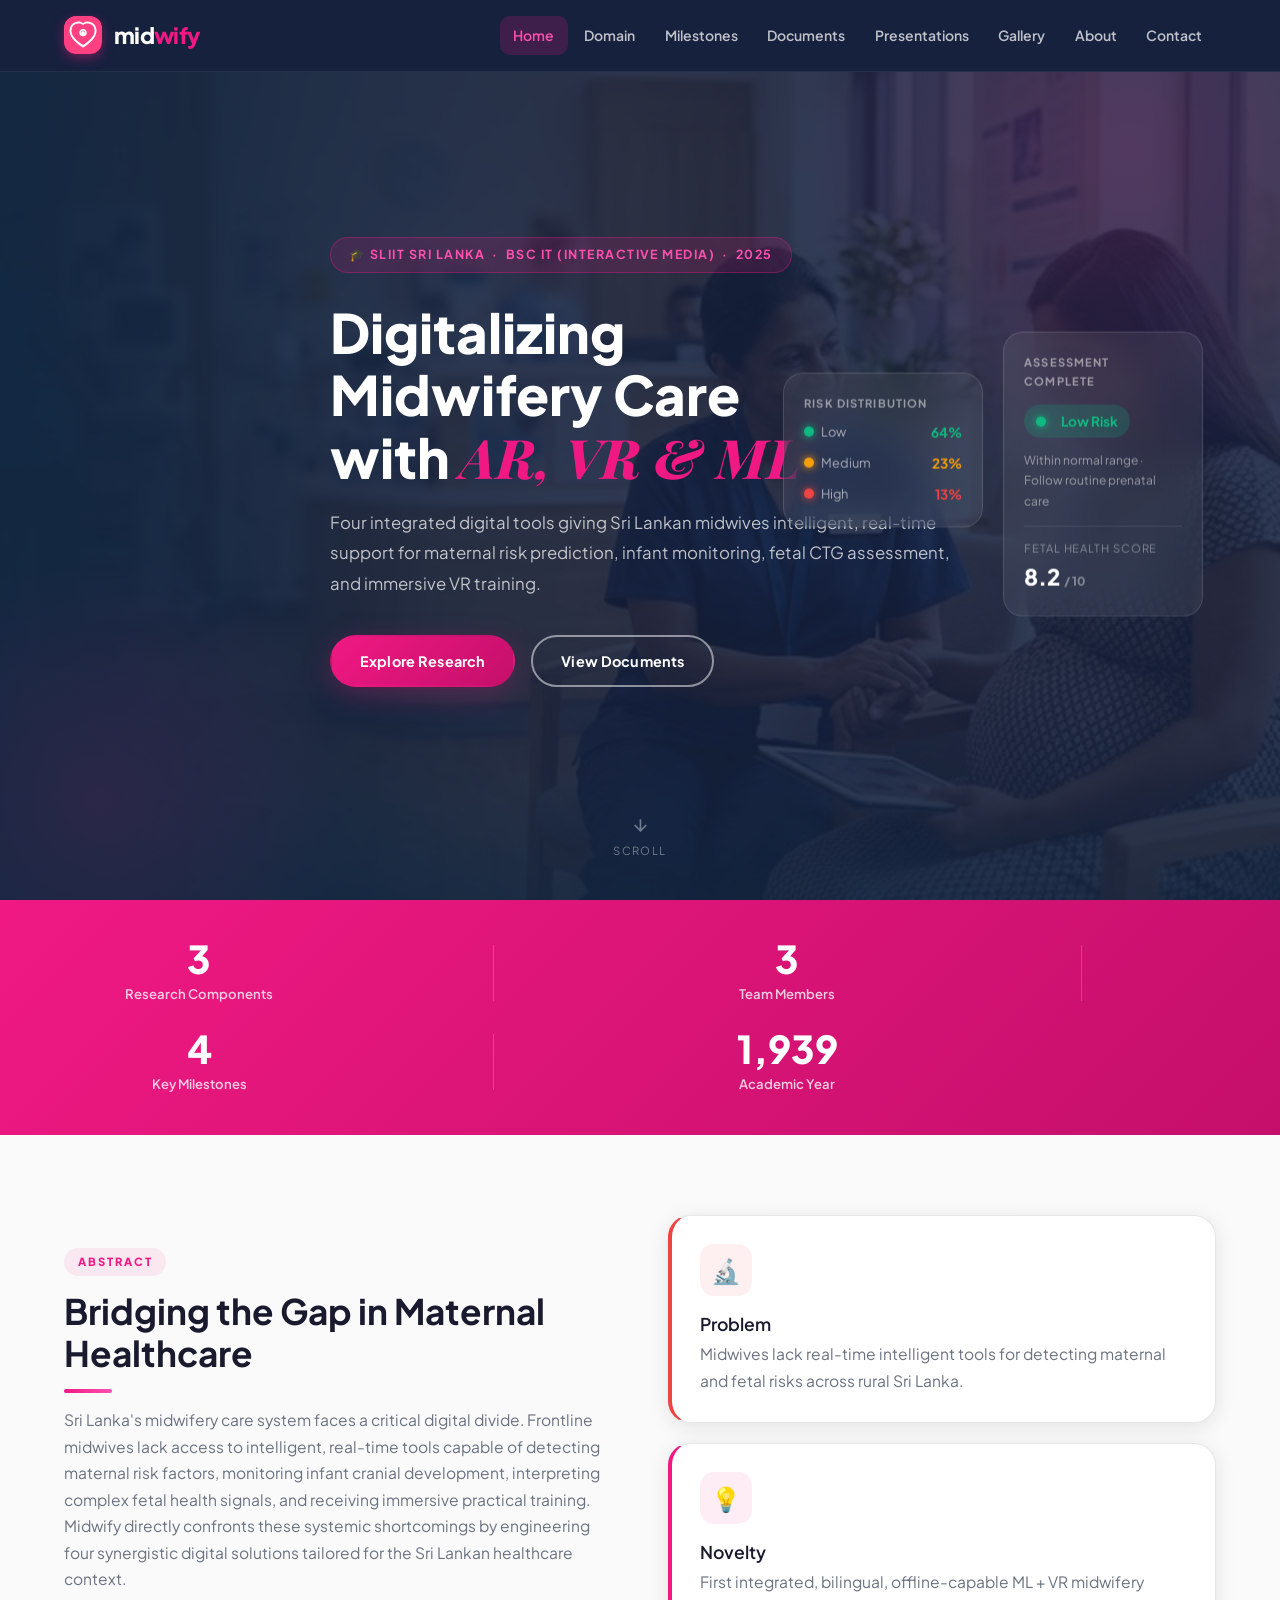
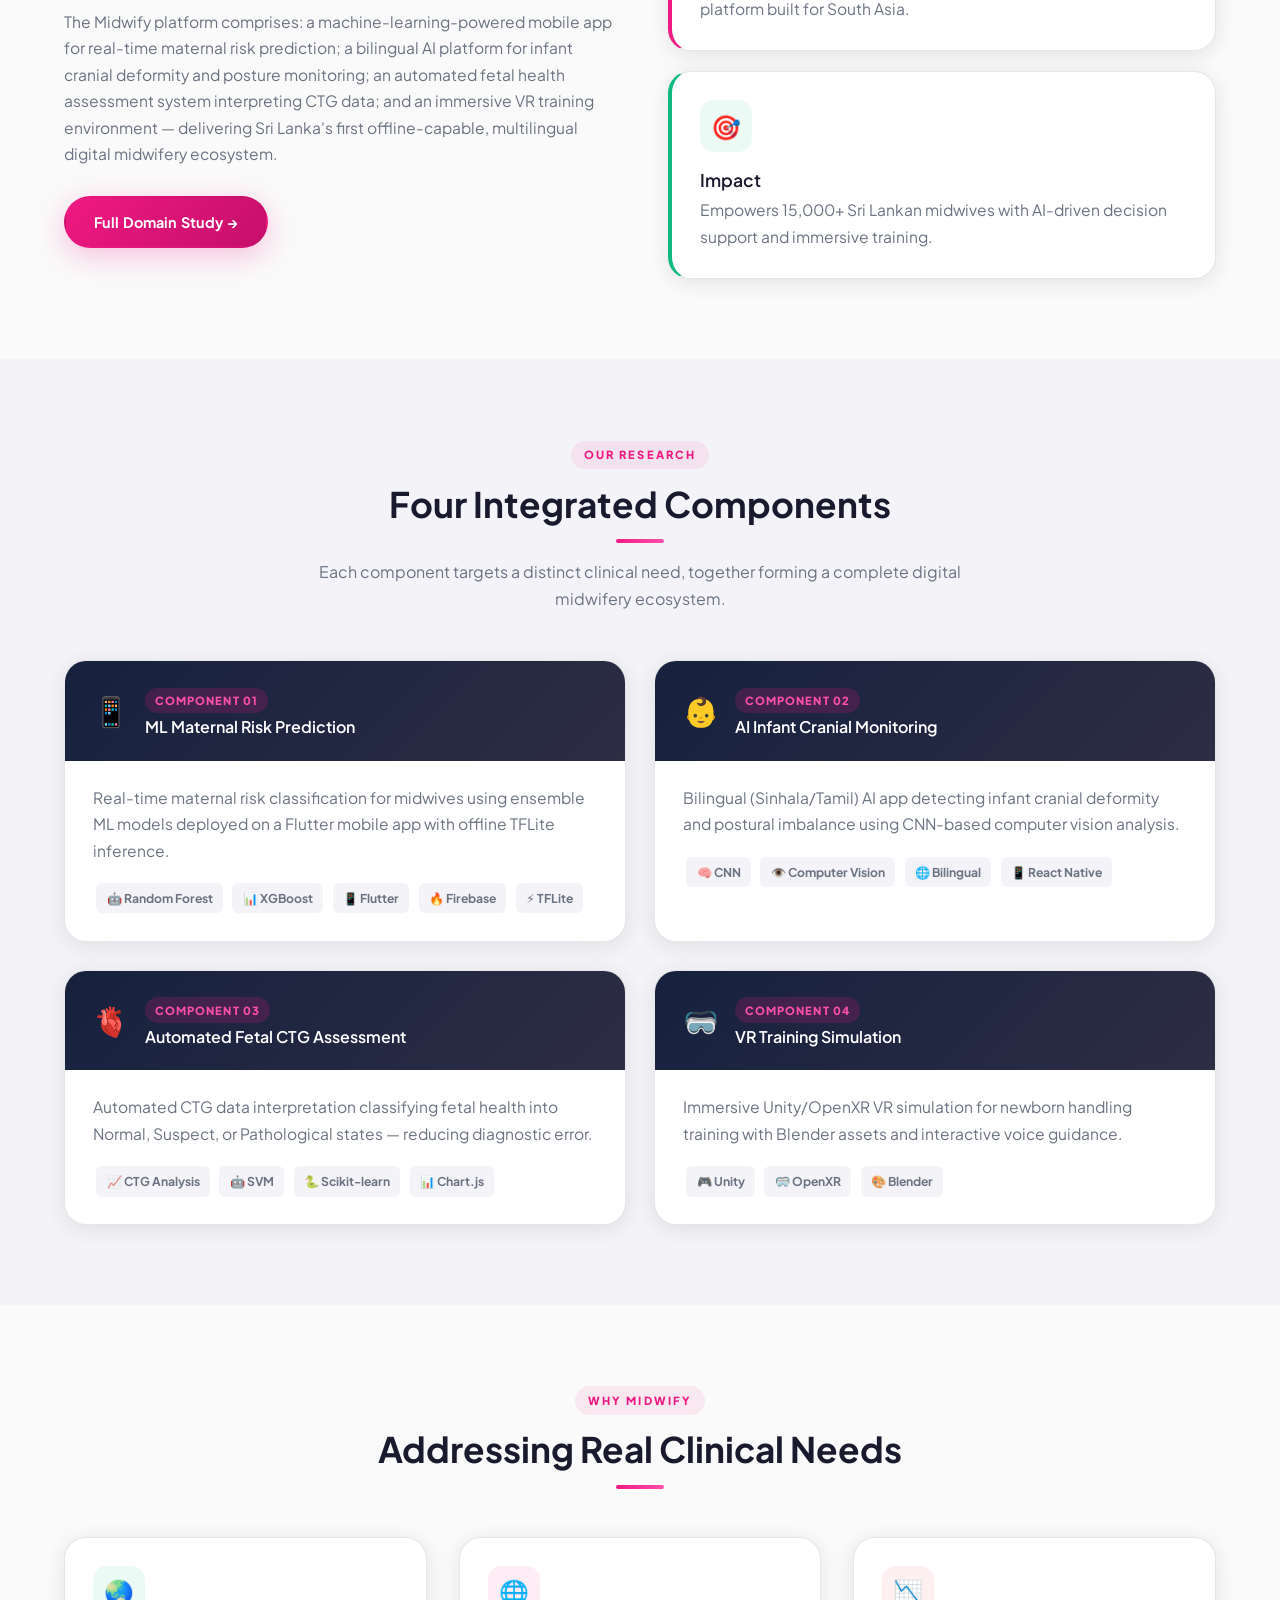
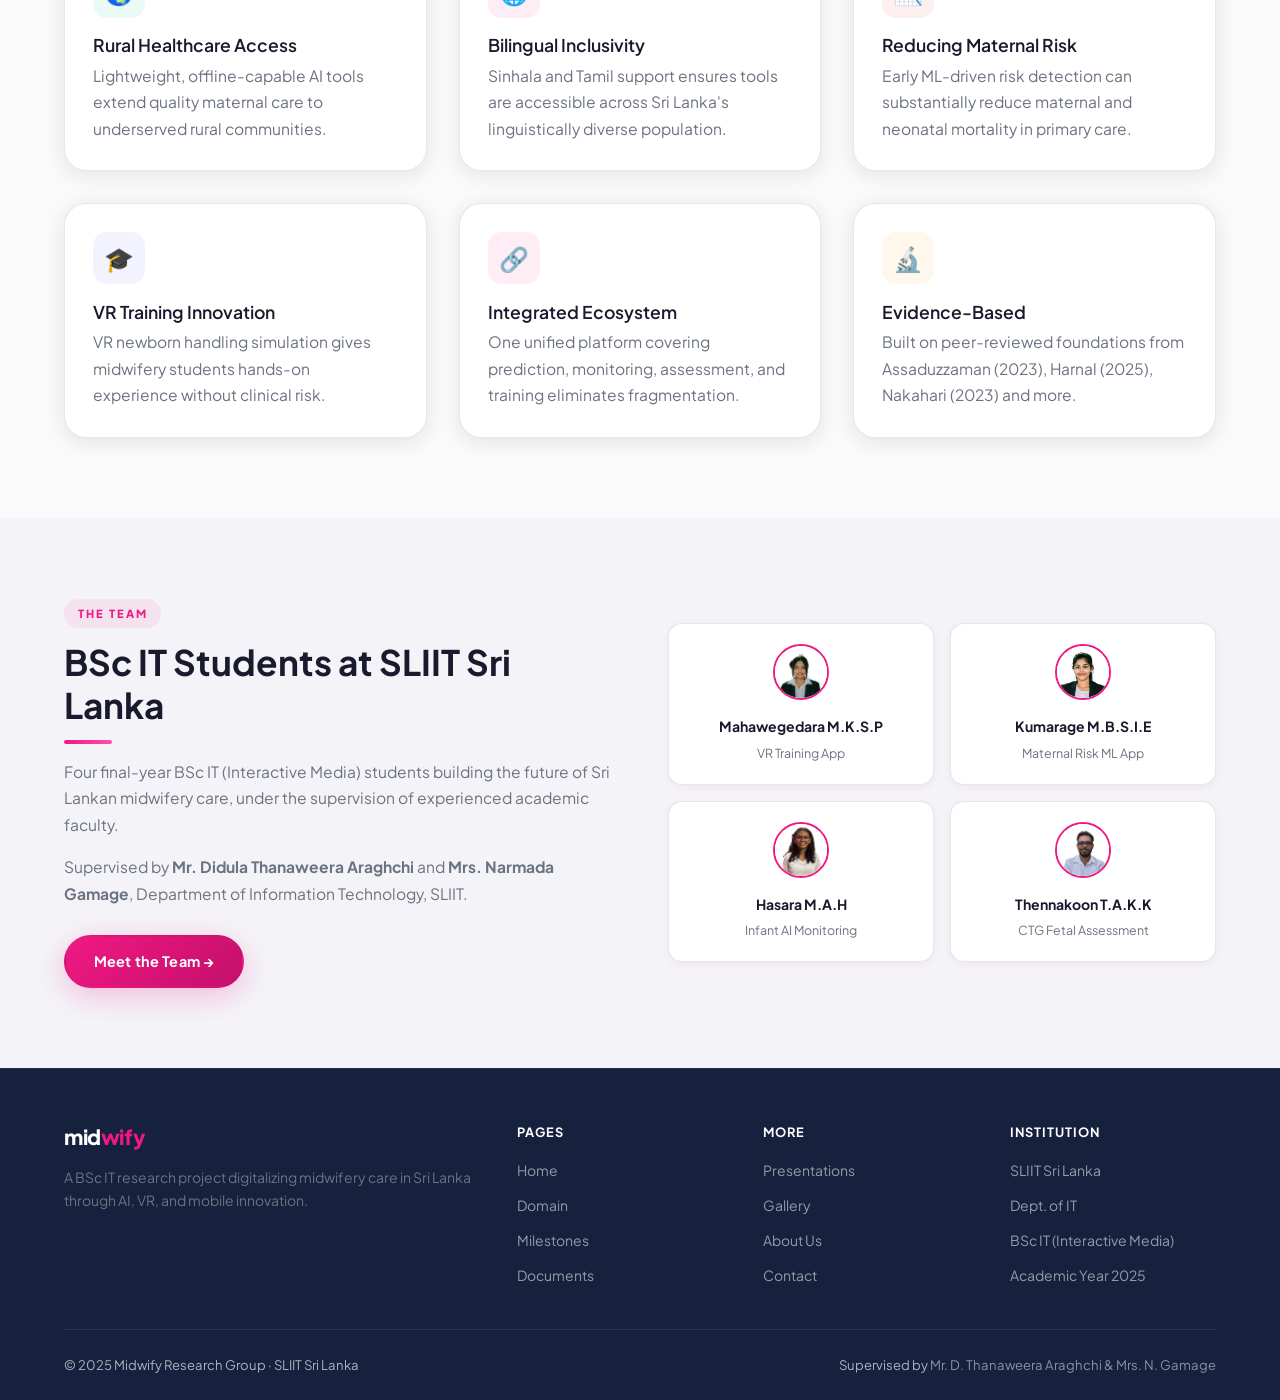
==== commit 8c7ae878: "Update name: Mahawegedara S.P -> Mahawegedara M.K.S.P across all pages" ====
--- a/index.html
+++ b/index.html
@@ -338,7 +338,7 @@
               <img src="assets/images/team/mahawagedara.jpg" alt="Mahawegedara"
                 style="width:100%;height:100%;object-fit:cover;object-position:top;">
             </div>
-            <strong style="font-size:0.875rem;">Mahawegedara S.P</strong>
+            <strong style="font-size:0.875rem;">Mahawegedara M.K.S.P</strong>
             <p style="font-size:0.78rem;margin-top:0.2rem;">VR Training App</p>
           </div>
           <div
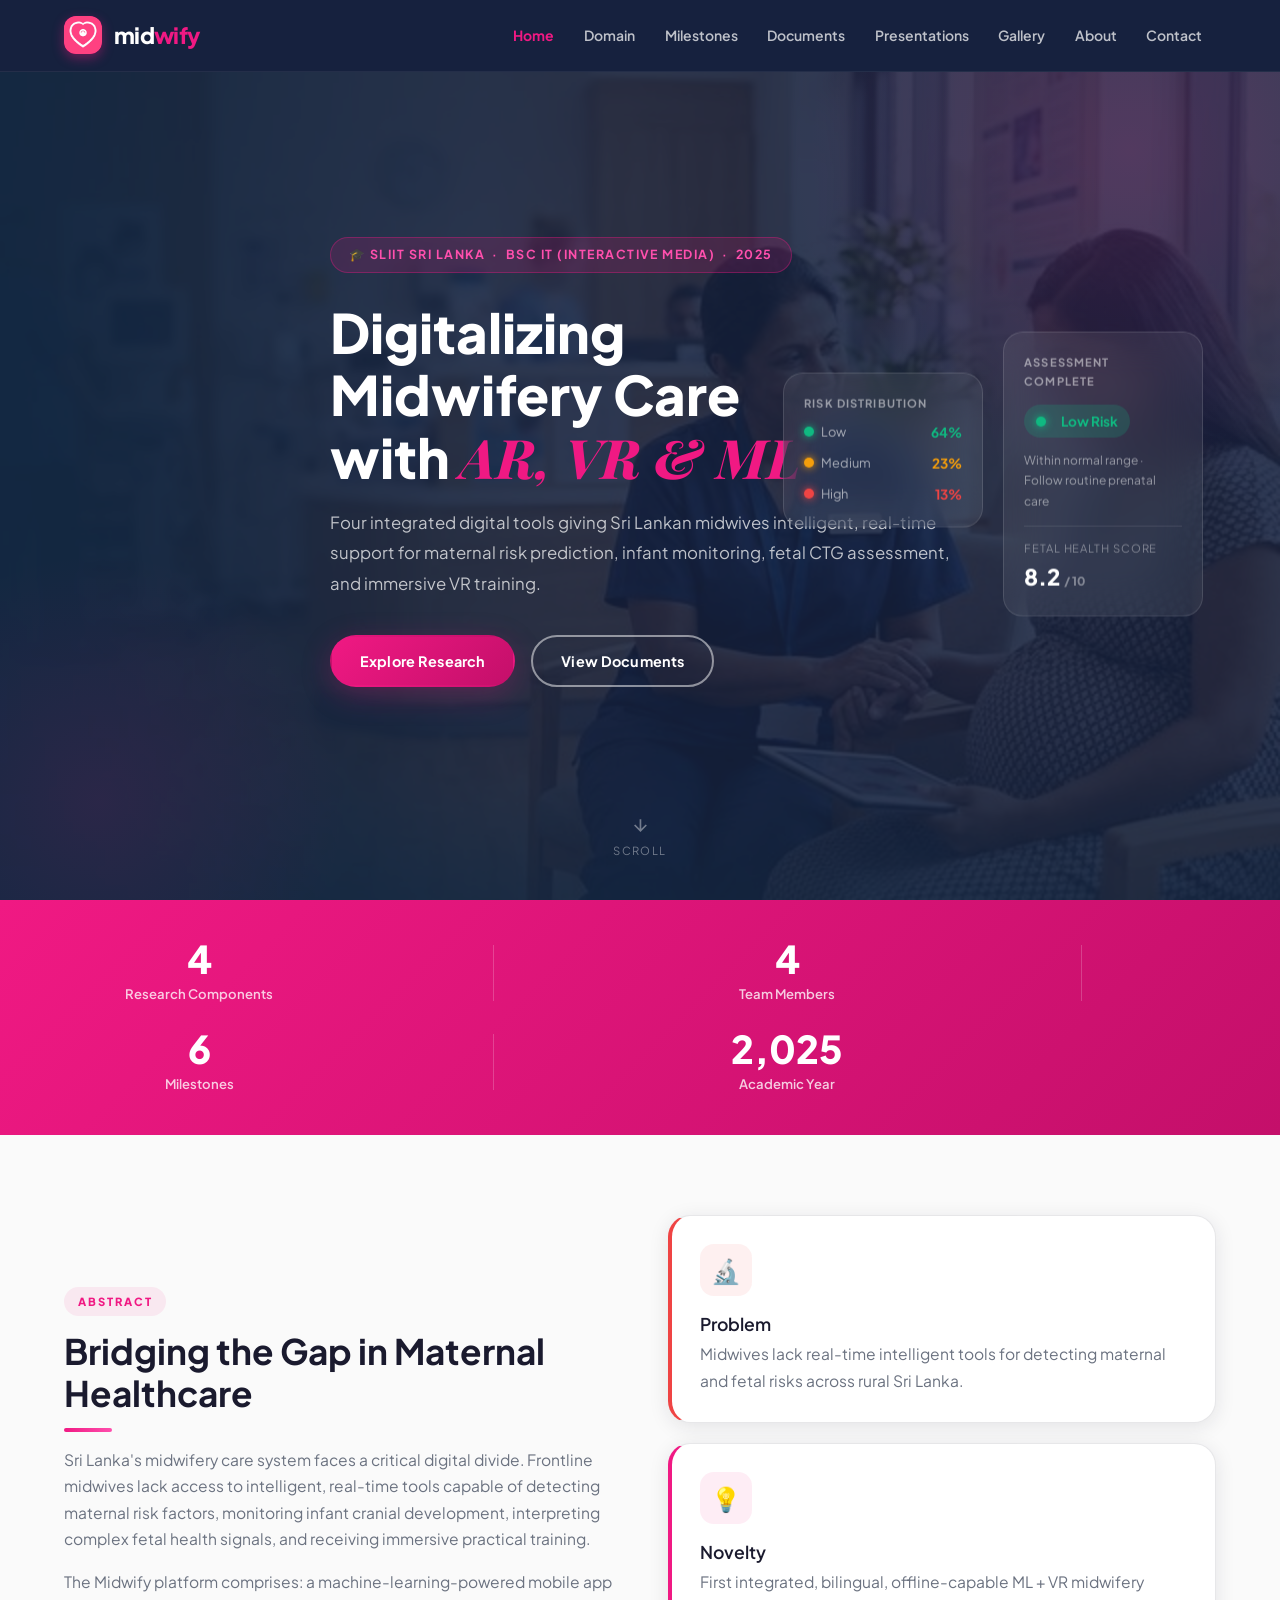
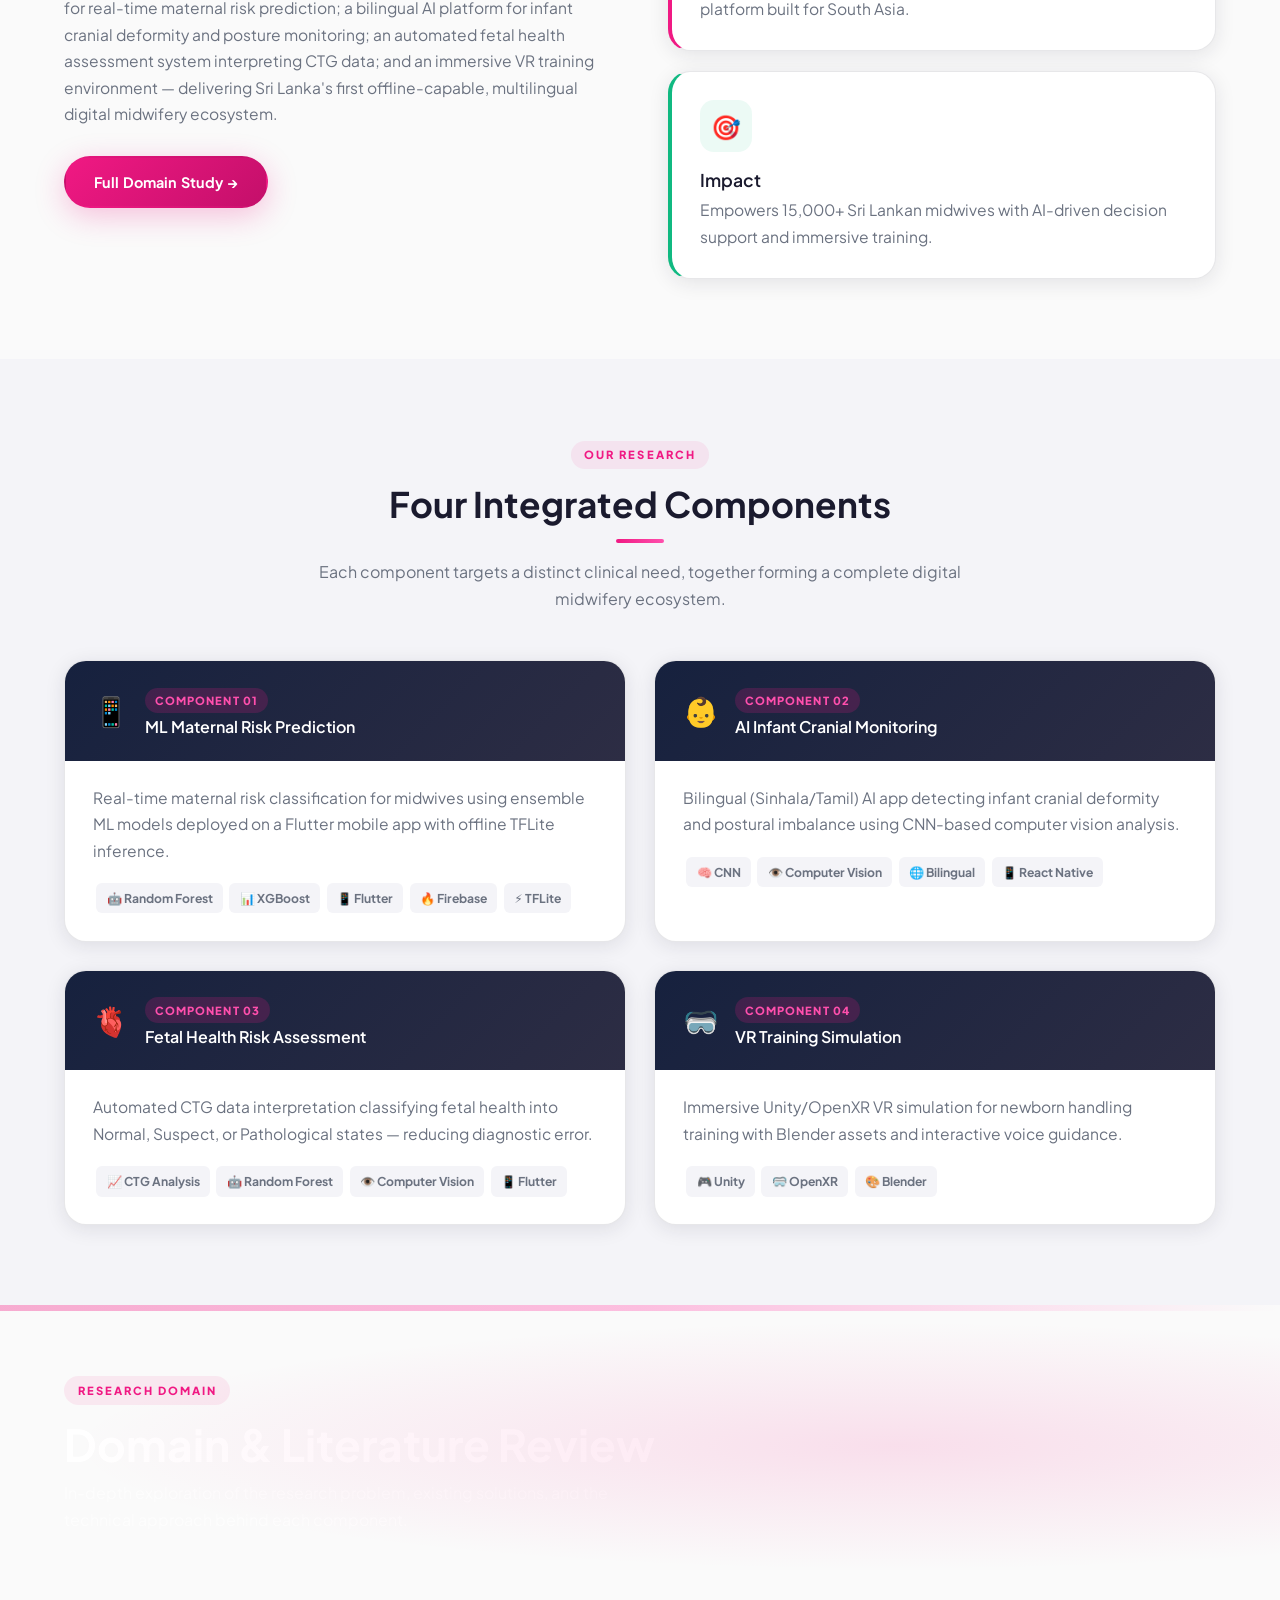
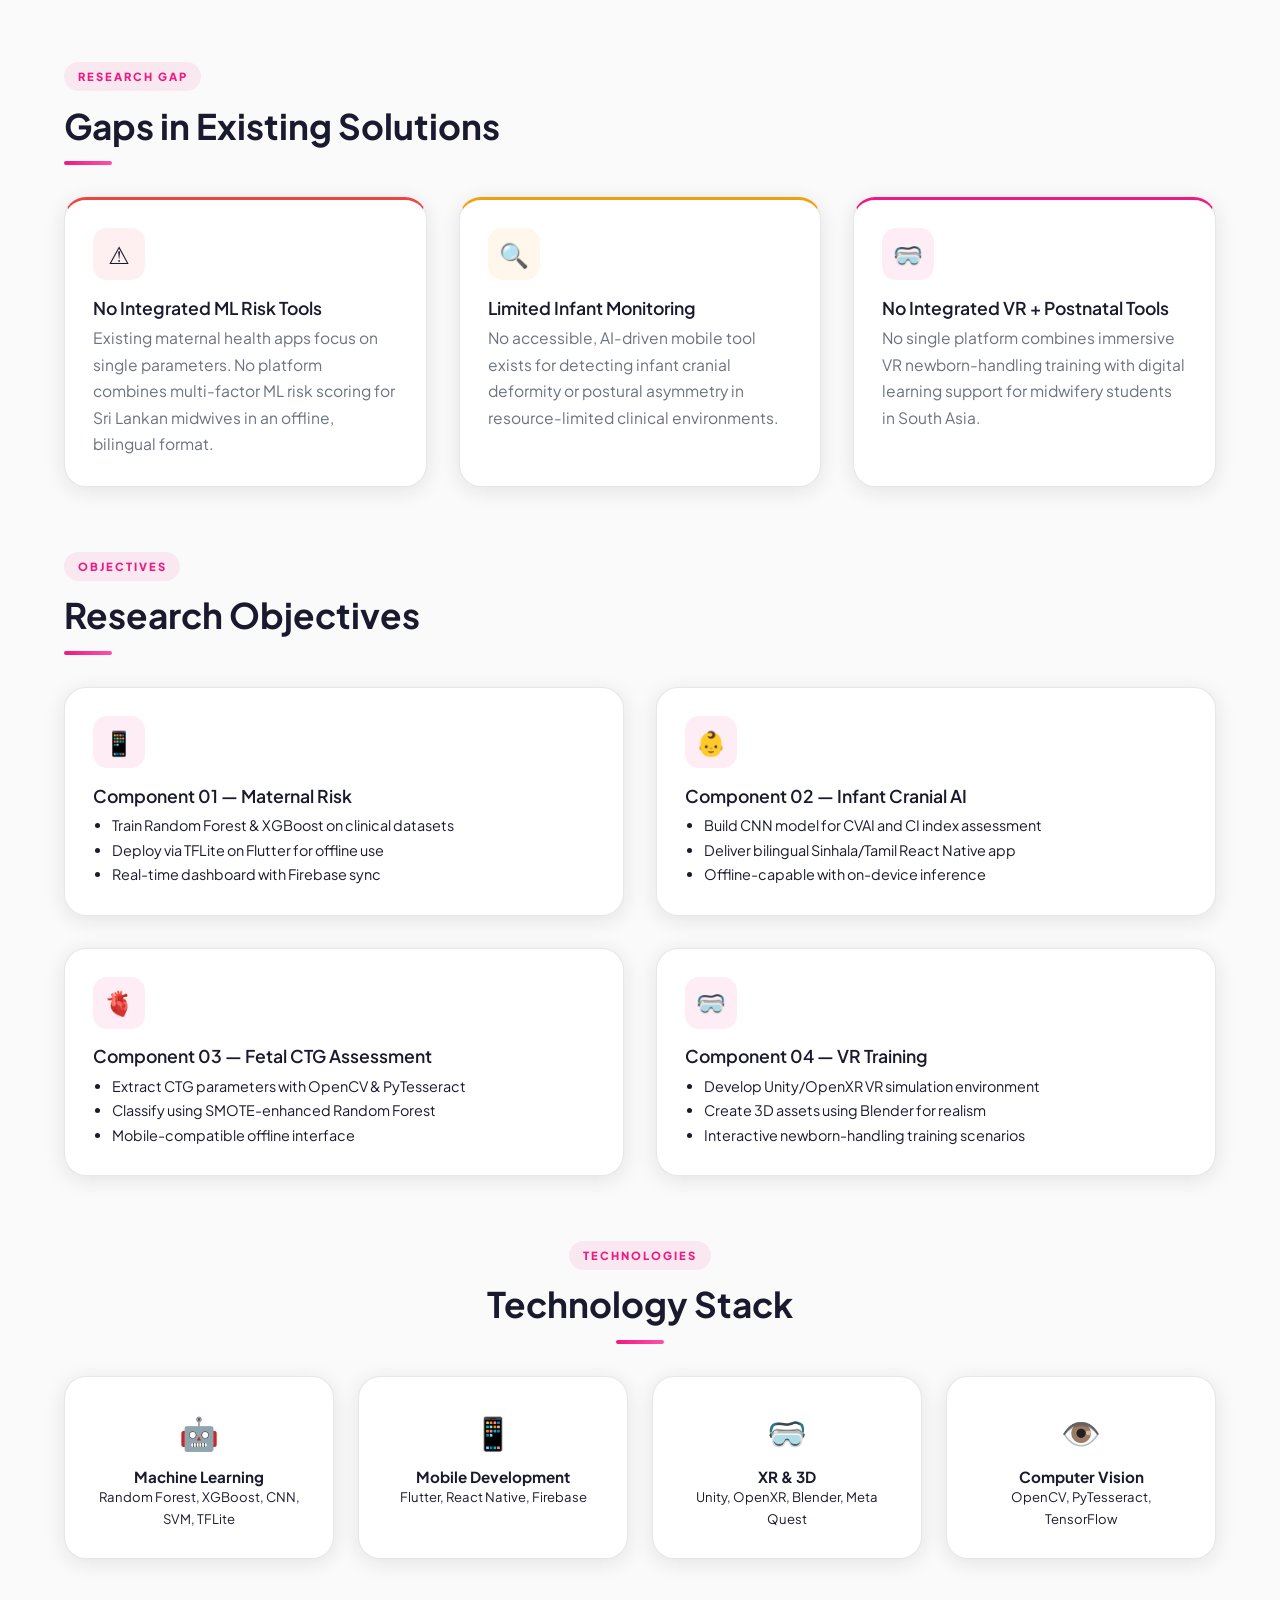
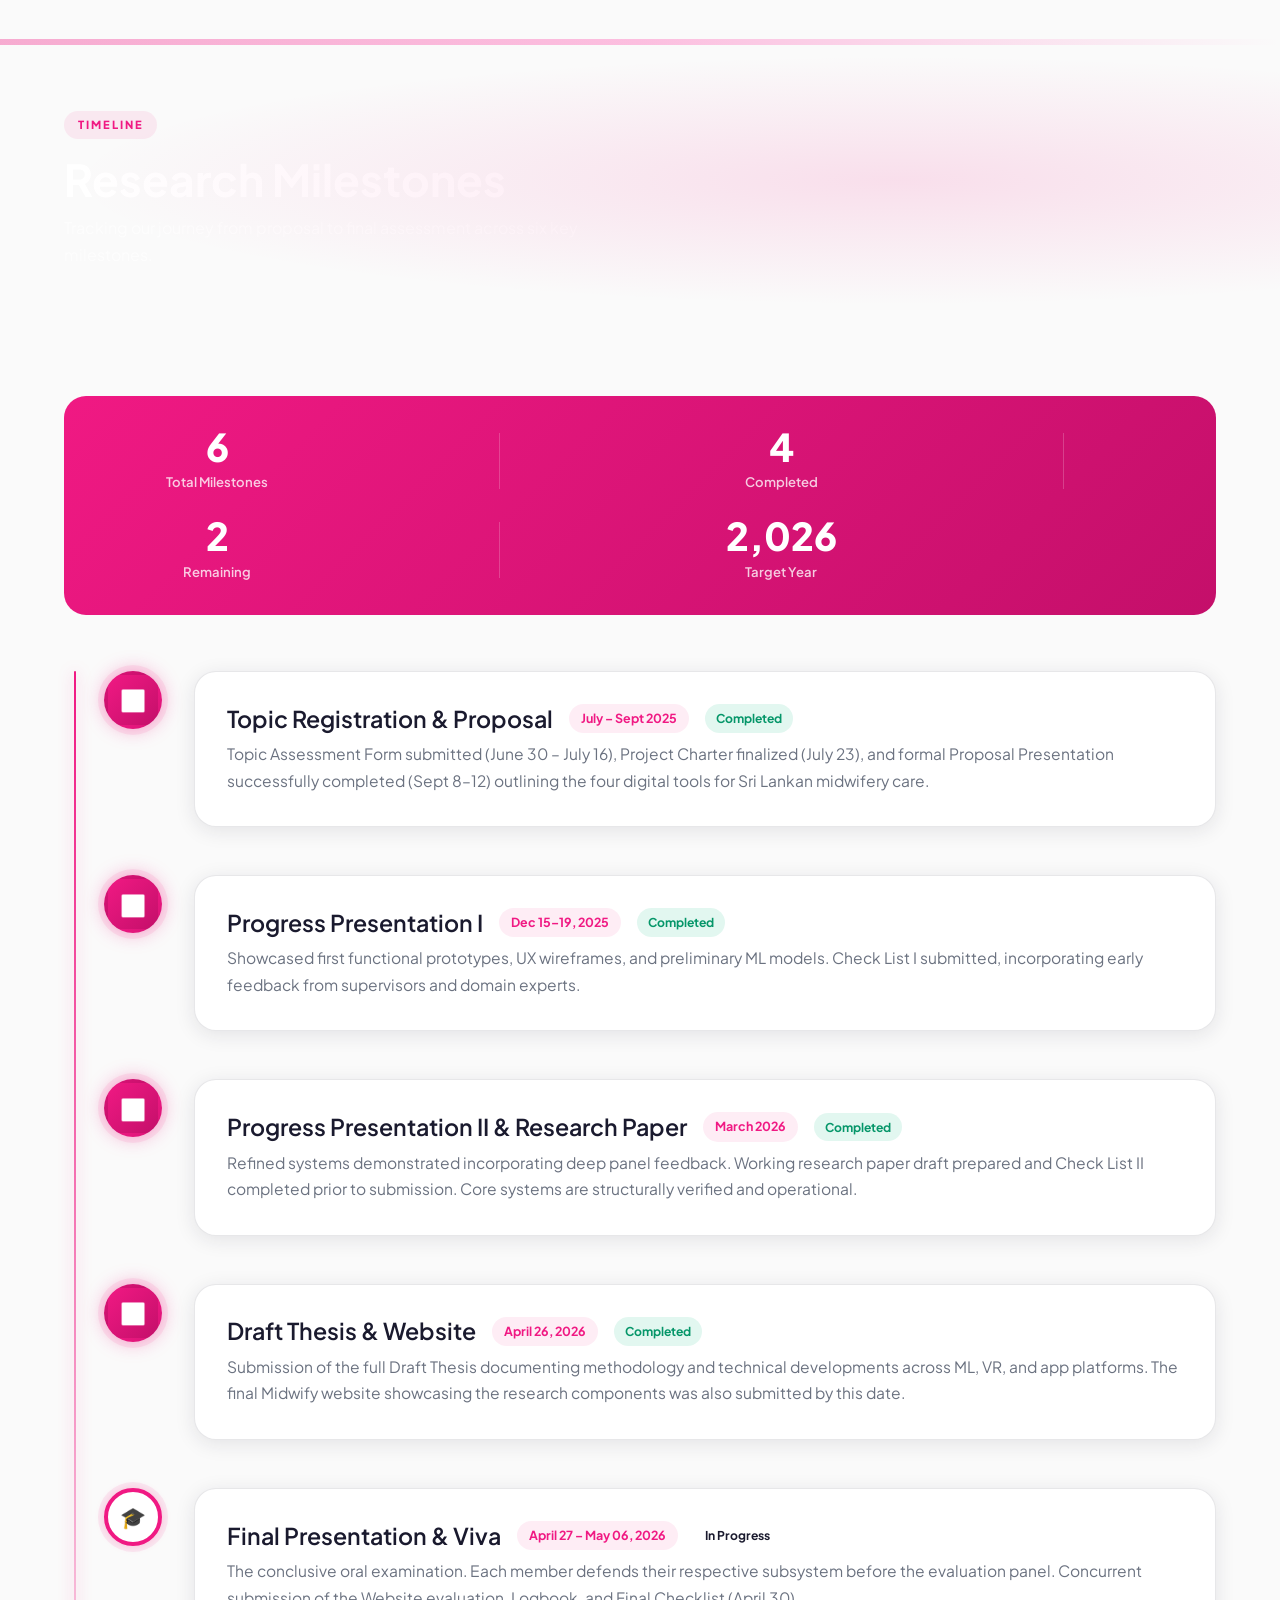
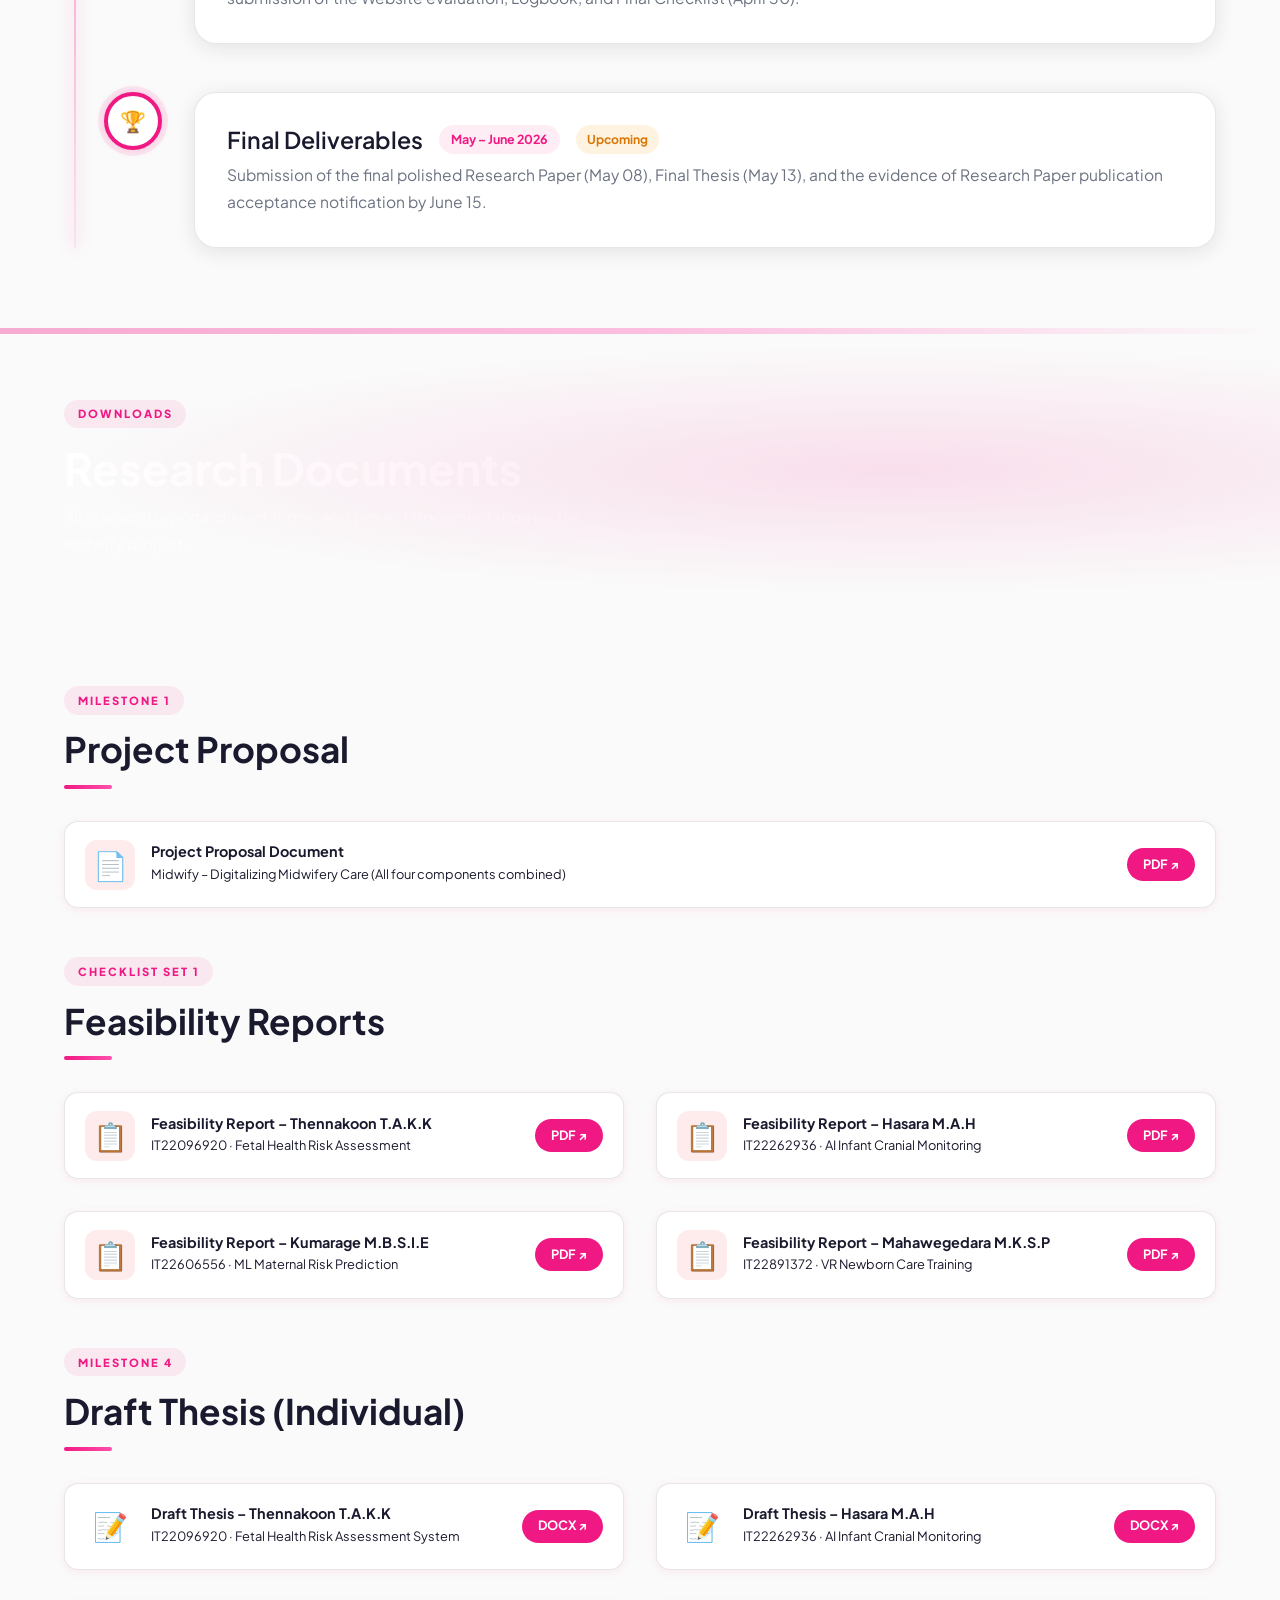
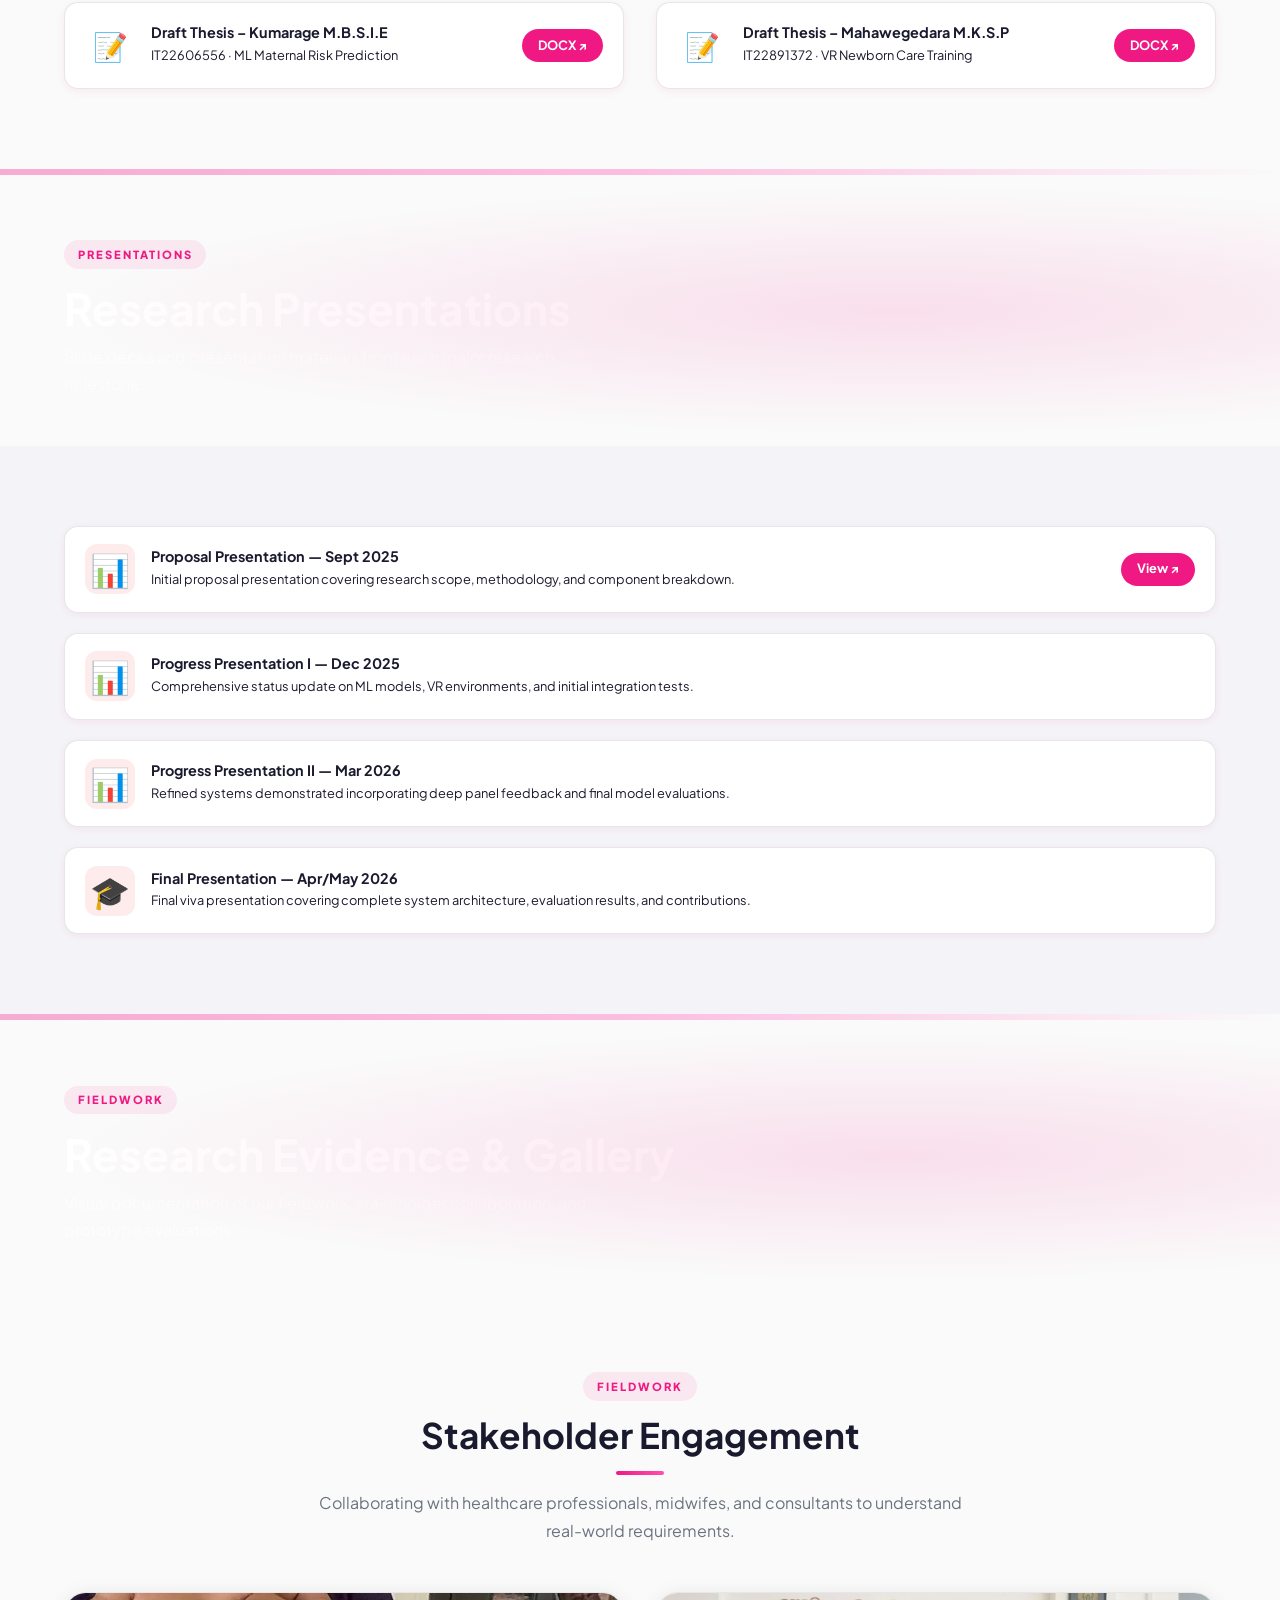
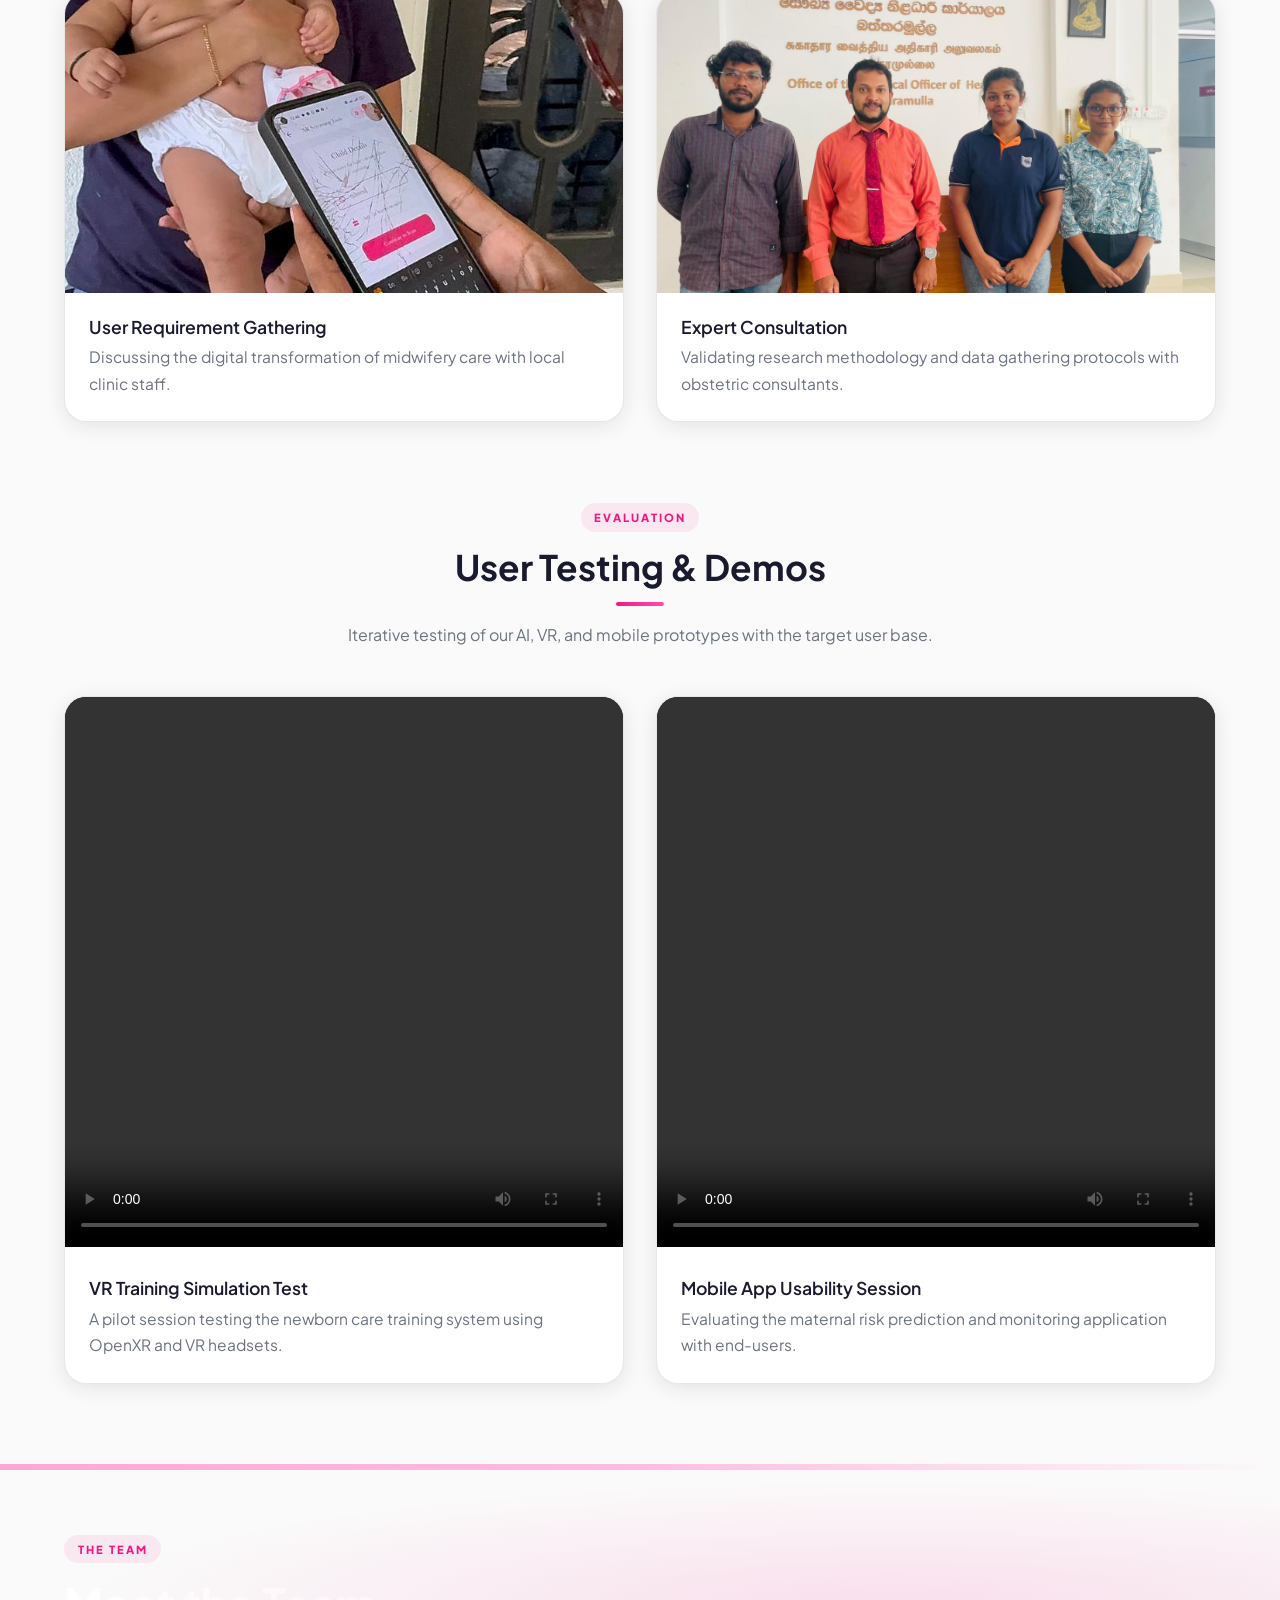
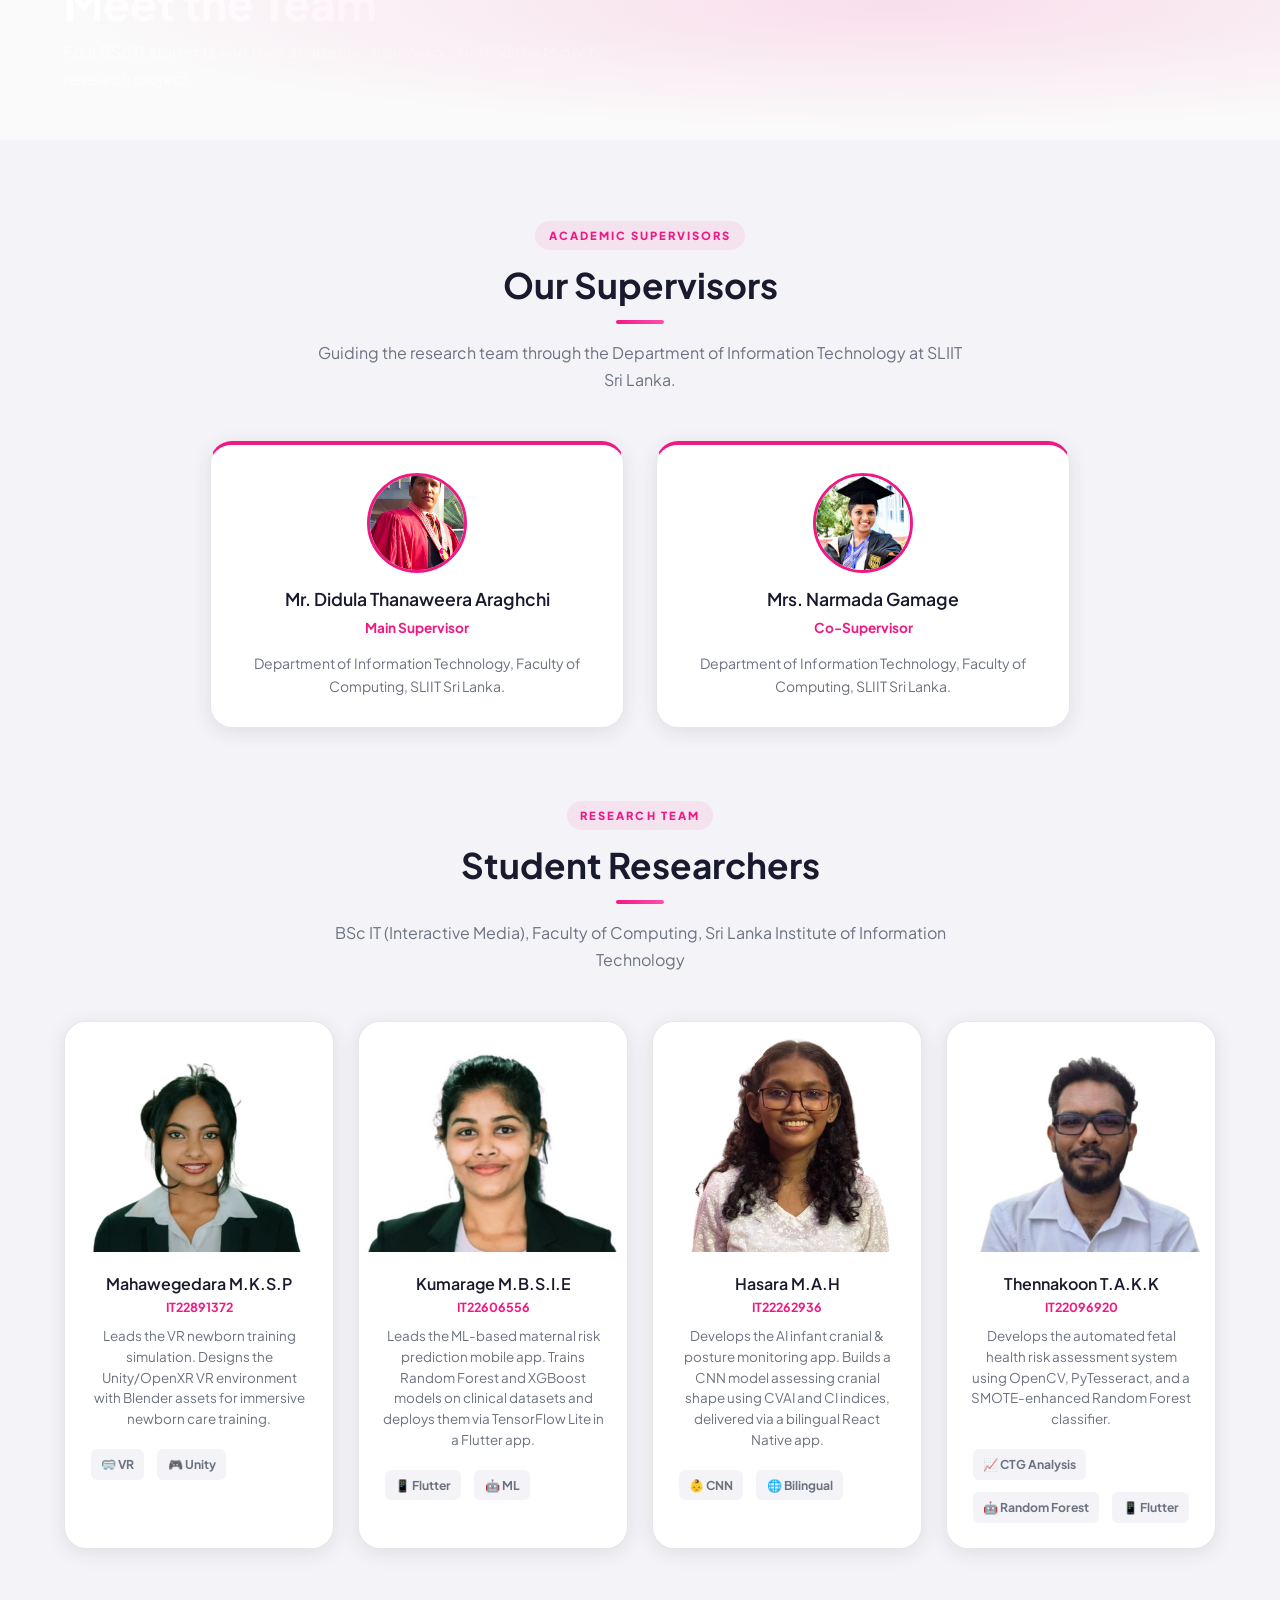
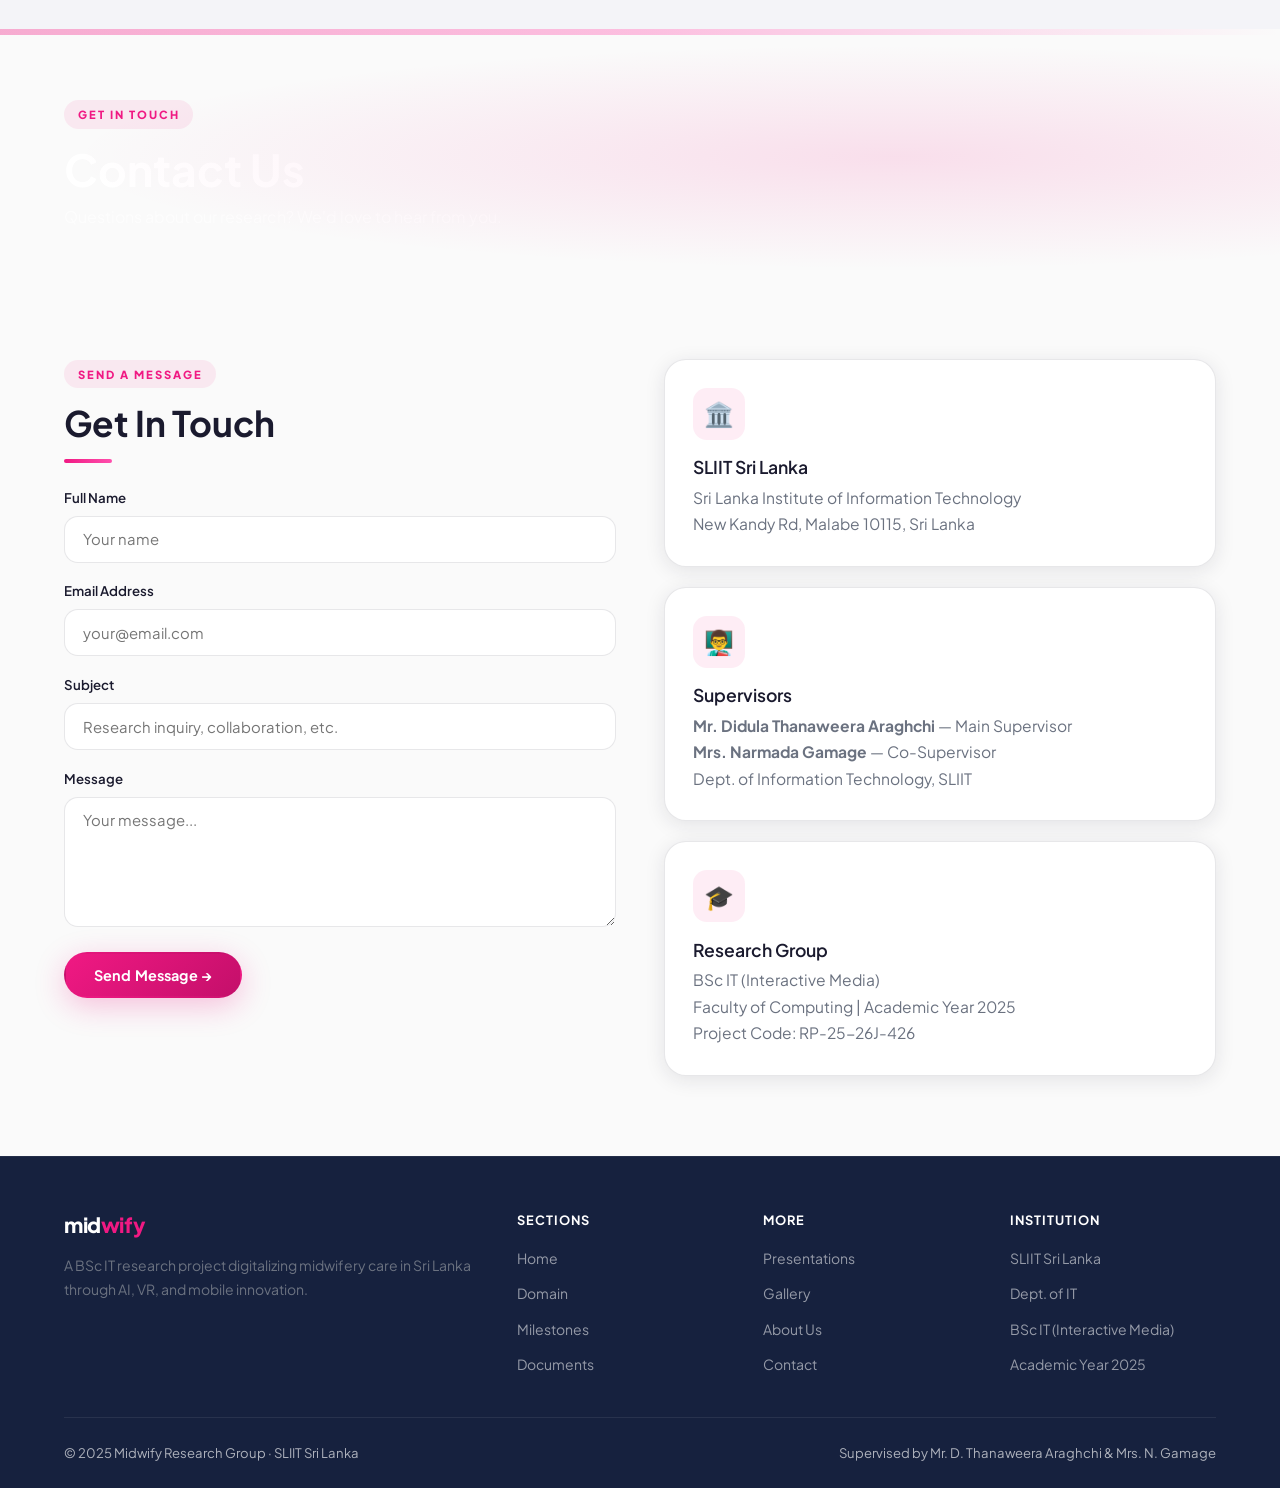
==== commit 5f5ede96: "Convert to single-page scrolling site with all sections merged into index.html" ====
--- a/index.html
+++ b/index.html
@@ -4,11 +4,177 @@
 <head>
   <meta charset="UTF-8" />
   <meta name="viewport" content="width=device-width, initial-scale=1.0" />
-  <title>Midwify – Digitalizing Midwifery Care | AR, VR & ML Solutions</title>
+  <title>Midwify – Digitalizing Midwifery Care | AR, VR &amp; ML Solutions</title>
   <meta name="description"
     content="Midwify — a SLIIT BSc IT research project building ML, AI, VR and mobile tools to digitalize midwifery care across Sri Lanka." />
   <link rel="stylesheet" href="assets/css/style.css" />
   <link rel="icon" href="assets/images/logo.jpeg" />
+  <style>
+    /* ── Smooth scroll ── */
+    html {
+      scroll-behavior: smooth;
+    }
+
+    /* ── Nav active highlight ── */
+    .nav-menu a.spa-active {
+      color: var(--pink) !important;
+      font-weight: 700;
+    }
+
+    /* ── Section divider ── */
+    .spa-section-divider {
+      width: 100%;
+      height: 6px;
+      background: linear-gradient(90deg, var(--pink), var(--pink-light), transparent);
+      opacity: 0.35;
+    }
+
+    /* ── Section anchor offset for sticky nav ── */
+    .spa-section {
+      scroll-margin-top: 80px;
+    }
+
+    /* ── Page hero for inner sections ── */
+    .section-page-hero {
+      background: linear-gradient(135deg, var(--dark-1) 0%, var(--dark-2) 60%, #1a0a1a 100%);
+      padding: 4rem 0 3rem;
+      position: relative;
+      overflow: hidden;
+    }
+
+    .section-page-hero::before {
+      content: '';
+      position: absolute;
+      inset: 0;
+      background: radial-gradient(ellipse at 70% 50%, rgba(240, 25, 131, 0.12) 0%, transparent 65%);
+      pointer-events: none;
+    }
+
+    .section-page-hero h2 {
+      color: white;
+      font-size: clamp(1.75rem, 4vw, 2.75rem);
+      margin-bottom: 0.5rem;
+    }
+
+    .section-page-hero p {
+      color: rgba(255, 255, 255, 0.65);
+      font-size: 1rem;
+      max-width: 560px;
+    }
+
+    /* ── Timeline (milestones) ── */
+    .timeline {
+      position: relative;
+      padding-left: 2.5rem;
+    }
+
+    .timeline::before {
+      content: '';
+      position: absolute;
+      left: 0.65rem;
+      top: 0;
+      bottom: 0;
+      width: 2px;
+      background: linear-gradient(to bottom, var(--pink), rgba(240, 25, 131, 0.1));
+    }
+
+    /* ── Doc cards ── */
+    .doc-card {
+      display: flex;
+      align-items: center;
+      gap: 1rem;
+      background: var(--white);
+      border: 1.5px solid var(--border);
+      border-radius: var(--radius);
+      padding: 1.1rem 1.25rem;
+      transition: box-shadow .2s, border-color .2s;
+    }
+
+    .doc-card:hover {
+      box-shadow: var(--shadow);
+      border-color: var(--pink);
+    }
+
+    .doc-icon {
+      font-size: 1.75rem;
+      flex-shrink: 0;
+    }
+
+    .doc-info {
+      flex: 1;
+    }
+
+    .doc-info h4 {
+      font-size: 0.9rem;
+      margin-bottom: 0.2rem;
+    }
+
+    .doc-info p {
+      font-size: 0.8rem;
+      color: var(--muted);
+      margin: 0;
+    }
+
+    .doc-download {
+      flex-shrink: 0;
+      background: var(--pink);
+      color: white !important;
+      border-radius: 50px;
+      padding: 0.35rem 1rem;
+      font-size: 0.8rem;
+      font-weight: 700;
+      text-decoration: none;
+      white-space: nowrap;
+      transition: opacity .2s;
+    }
+
+    .doc-download:hover {
+      opacity: 0.85;
+    }
+
+    .doc-icon.pdf {
+      color: #e53e3e;
+    }
+
+    .doc-icon.word {
+      color: #2b6cb0;
+    }
+
+    /* ── Contact form ── */
+    .contact-form input,
+    .contact-form textarea,
+    .contact-form select {
+      width: 100%;
+      padding: 0.85rem 1.1rem;
+      border-radius: var(--radius);
+      border: 1.5px solid var(--border);
+      background: var(--white);
+      font-family: inherit;
+      font-size: 0.93rem;
+      color: var(--text);
+      transition: border-color .2s;
+      box-sizing: border-box;
+    }
+
+    .contact-form input:focus,
+    .contact-form textarea:focus {
+      border-color: var(--pink);
+      outline: none;
+    }
+
+    .contact-form label {
+      font-size: 0.83rem;
+      font-weight: 600;
+      color: var(--text-2);
+      margin-bottom: 0.4rem;
+      display: block;
+    }
+
+    .contact-form textarea {
+      min-height: 130px;
+      resize: vertical;
+    }
+  </style>
 </head>
 
 <body>
@@ -18,21 +184,19 @@
   <!-- ── Navbar ── -->
   <nav class="navbar" role="navigation" aria-label="Main Navigation">
     <div class="container">
-      <a href="index.html" class="nav-brand">
-        <div class="nav-logo-wrap">
-          <img src="assets/images/logo.jpeg" alt="Midwify Logo" />
-        </div>
+      <a href="#home" class="nav-brand">
+        <div class="nav-logo-wrap"><img src="assets/images/logo.jpeg" alt="Midwify Logo" /></div>
         <span class="nav-wordmark">mid<span>wify</span></span>
       </a>
       <ul class="nav-menu" id="navMenu">
-        <li><a href="index.html">Home</a></li>
-        <li><a href="domain.html">Domain</a></li>
-        <li><a href="milestones.html">Milestones</a></li>
-        <li><a href="documents.html">Documents</a></li>
-        <li><a href="presentations.html">Presentations</a></li>
-        <li><a href="gallery.html">Gallery</a></li>
-        <li><a href="about.html">About</a></li>
-        <li><a href="contact.html">Contact</a></li>
+        <li><a href="#home" data-section="home">Home</a></li>
+        <li><a href="#domain" data-section="domain">Domain</a></li>
+        <li><a href="#milestones" data-section="milestones">Milestones</a></li>
+        <li><a href="#documents" data-section="documents">Documents</a></li>
+        <li><a href="#presentations" data-section="presentations">Presentations</a></li>
+        <li><a href="#gallery" data-section="gallery">Gallery</a></li>
+        <li><a href="#about" data-section="about">About</a></li>
+        <li><a href="#contact" data-section="contact">Contact</a></li>
       </ul>
       <button class="hamburger" id="hamburger" aria-label="Toggle Menu" aria-expanded="false">
         <span></span><span></span><span></span>
@@ -40,27 +204,23 @@
     </div>
   </nav>
 
-  <!-- ── Hero ── -->
-  <section class="hero" id="hero">
+  <!-- ══════════════════════════════════════
+       § HOME
+  ══════════════════════════════════════ -->
+  <section class="hero spa-section" id="home">
     <div class="hero-bg" aria-hidden="true"></div>
     <div class="container">
       <div class="hero-content">
-        <div class="hero-badge">
-          🎓 SLIIT Sri Lanka &nbsp;·&nbsp; BSc IT (Interactive Media) &nbsp;·&nbsp; 2025
-        </div>
-        <h1>Digitalizing<br>Midwifery Care<br>with <em>AR, VR & ML</em></h1>
-        <p class="hero-desc">
-          Four integrated digital tools giving Sri Lankan midwives intelligent, real-time support
-          for maternal risk prediction, infant monitoring, fetal CTG assessment, and immersive VR training.
-        </p>
+        <div class="hero-badge">🎓 SLIIT Sri Lanka &nbsp;·&nbsp; BSc IT (Interactive Media) &nbsp;·&nbsp; 2025</div>
+        <h1>Digitalizing<br>Midwifery Care<br>with <em>AR, VR &amp; ML</em></h1>
+        <p class="hero-desc">Four integrated digital tools giving Sri Lankan midwives intelligent, real-time support for
+          maternal risk prediction, infant monitoring, fetal CTG assessment, and immersive VR training.</p>
         <div class="hero-cta">
-          <a href="domain.html" class="btn btn-primary">Explore Research</a>
-          <a href="documents.html" class="btn btn-outline">View Documents</a>
-        </div>
-      </div>
-    </div>
-
-    <!-- Floating App-Style Cards -->
+          <a href="#domain" class="btn btn-primary">Explore Research</a>
+          <a href="#documents" class="btn btn-outline">View Documents</a>
+        </div>
+      </div>
+    </div>
     <div class="hero-phone" aria-hidden="true">
       <div class="phone-card">
         <div class="phone-card-label">Risk Distribution</div>
@@ -97,7 +257,6 @@
         </div>
       </div>
     </div>
-
     <div class="hero-scroll" aria-hidden="true">
       <svg width="20" height="20" viewBox="0 0 24 24" fill="none" stroke="currentColor" stroke-width="2">
         <path d="M12 5v14M5 12l7 7 7-7" />
@@ -106,7 +265,7 @@
     </div>
   </section>
 
-  <!-- ── Stats Bar ── -->
+  <!-- Stats Bar -->
   <div class="stats-bar">
     <div class="container">
       <div class="grid-4">
@@ -118,8 +277,8 @@
           <div class="stat-label">Team Members</div>
         </div>
         <div class="stat-divider"></div>
-        <div class="stat-item"><span class="stat-number" data-count="5">0</span>
-          <div class="stat-label">Key Milestones</div>
+        <div class="stat-item"><span class="stat-number" data-count="6">0</span>
+          <div class="stat-label">Milestones</div>
         </div>
         <div class="stat-divider"></div>
         <div class="stat-item"><span class="stat-number" data-count="2025">0</span>
@@ -129,7 +288,7 @@
     </div>
   </div>
 
-  <!-- ── Abstract ── -->
+  <!-- Abstract -->
   <section class="section" id="abstract">
     <div class="container">
       <div class="grid-2" style="align-items:center;gap:3.5rem;">
@@ -137,20 +296,15 @@
           <span class="section-label">Abstract</span>
           <h2>Bridging the Gap in Maternal Healthcare</h2>
           <div class="divider"></div>
-          <p style="margin-bottom:1rem;">
-            Sri Lanka's midwifery care system faces a critical digital divide. Frontline midwives lack access
-            to intelligent, real-time tools capable of detecting maternal risk factors, monitoring infant cranial
-            development, interpreting complex fetal health signals, and receiving immersive practical training.
-            Midwify directly confronts these systemic shortcomings by engineering four synergistic digital
-            solutions tailored for the Sri Lankan healthcare context.
-          </p>
-          <p style="margin-bottom:1.75rem;">
-            The Midwify platform comprises: a machine-learning-powered mobile app for real-time maternal risk
-            prediction; a bilingual AI platform for infant cranial deformity and posture monitoring; an automated
-            fetal health assessment system interpreting CTG data; and an immersive VR training environment
-            — delivering Sri Lanka's first offline-capable, multilingual digital midwifery ecosystem.
-          </p>
-          <a href="domain.html" class="btn btn-primary">Full Domain Study →</a>
+          <p style="margin-bottom:1rem;">Sri Lanka's midwifery care system faces a critical digital divide. Frontline
+            midwives lack access to intelligent, real-time tools capable of detecting maternal risk factors, monitoring
+            infant cranial development, interpreting complex fetal health signals, and receiving immersive practical
+            training.</p>
+          <p style="margin-bottom:1.75rem;">The Midwify platform comprises: a machine-learning-powered mobile app for
+            real-time maternal risk prediction; a bilingual AI platform for infant cranial deformity and posture
+            monitoring; an automated fetal health assessment system interpreting CTG data; and an immersive VR training
+            environment — delivering Sri Lanka's first offline-capable, multilingual digital midwifery ecosystem.</p>
+          <a href="#domain" class="btn btn-primary">Full Domain Study →</a>
         </div>
         <div class="fade-in" style="display:flex;flex-direction:column;gap:1.25rem;">
           <div class="card" style="border-left:4px solid var(--danger);">
@@ -174,7 +328,7 @@
     </div>
   </section>
 
-  <!-- ── Four Components ── -->
+  <!-- Four Components -->
   <section class="section section-alt" id="components">
     <div class="container">
       <div class="section-header centered fade-in">
@@ -184,7 +338,6 @@
         <p>Each component targets a distinct clinical need, together forming a complete digital midwifery ecosystem.</p>
       </div>
       <div class="grid-2" style="gap:1.75rem;">
-
         <div class="component-card fade-in">
           <div class="component-card-header">
             <div class="icon">📱</div>
@@ -196,16 +349,11 @@
           <div class="component-card-body">
             <p style="margin-bottom:1rem;">Real-time maternal risk classification for midwives using ensemble ML models
               deployed on a Flutter mobile app with offline TFLite inference.</p>
-            <div>
-              <span class="component-tag">🤖 Random Forest</span>
-              <span class="component-tag">📊 XGBoost</span>
-              <span class="component-tag">📱 Flutter</span>
-              <span class="component-tag">🔥 Firebase</span>
-              <span class="component-tag">⚡ TFLite</span>
-            </div>
-          </div>
-        </div>
-
+            <div><span class="component-tag">🤖 Random Forest</span><span class="component-tag">📊 XGBoost</span><span
+                class="component-tag">📱 Flutter</span><span class="component-tag">🔥 Firebase</span><span
+                class="component-tag">⚡ TFLite</span></div>
+          </div>
+        </div>
         <div class="component-card fade-in">
           <div class="component-card-header">
             <div class="icon">👶</div>
@@ -217,35 +365,26 @@
           <div class="component-card-body">
             <p style="margin-bottom:1rem;">Bilingual (Sinhala/Tamil) AI app detecting infant cranial deformity and
               postural imbalance using CNN-based computer vision analysis.</p>
-            <div>
-              <span class="component-tag">🧠 CNN</span>
-              <span class="component-tag">👁️ Computer Vision</span>
-              <span class="component-tag">🌐 Bilingual</span>
-              <span class="component-tag">📱 React Native</span>
-            </div>
-          </div>
-        </div>
-
+            <div><span class="component-tag">🧠 CNN</span><span class="component-tag">👁️ Computer Vision</span><span
+                class="component-tag">🌐 Bilingual</span><span class="component-tag">📱 React Native</span></div>
+          </div>
+        </div>
         <div class="component-card fade-in">
           <div class="component-card-header">
             <div class="icon">🫀</div>
             <div>
               <div class="comp-num">Component 03</div>
-              <h3>Automated Fetal CTG Assessment</h3>
+              <h3>Fetal Health Risk Assessment</h3>
             </div>
           </div>
           <div class="component-card-body">
             <p style="margin-bottom:1rem;">Automated CTG data interpretation classifying fetal health into Normal,
               Suspect, or Pathological states — reducing diagnostic error.</p>
-            <div>
-              <span class="component-tag">📈 CTG Analysis</span>
-              <span class="component-tag">🤖 SVM</span>
-              <span class="component-tag">🐍 Scikit-learn</span>
-              <span class="component-tag">📊 Chart.js</span>
-            </div>
-          </div>
-        </div>
-
+            <div><span class="component-tag">📈 CTG Analysis</span><span class="component-tag">🤖 Random
+                Forest</span><span class="component-tag">👁️ Computer Vision</span><span class="component-tag">📱
+                Flutter</span></div>
+          </div>
+        </div>
         <div class="component-card fade-in">
           <div class="component-card-header">
             <div class="icon">🥽</div>
@@ -257,119 +396,659 @@
           <div class="component-card-body">
             <p style="margin-bottom:1rem;">Immersive Unity/OpenXR VR simulation for newborn handling training with
               Blender assets and interactive voice guidance.</p>
+            <div><span class="component-tag">🎮 Unity</span><span class="component-tag">🥽 OpenXR</span><span
+                class="component-tag">🎨 Blender</span></div>
+          </div>
+        </div>
+      </div>
+    </div>
+  </section>
+
+  <div class="spa-section-divider"></div>
+
+  <!-- ══════════════════════════════════════
+       § DOMAIN
+  ══════════════════════════════════════ -->
+  <div class="section-page-hero spa-section" id="domain">
+    <div class="container">
+      <span class="section-label" style="color:var(--pink);">Research Domain</span>
+      <h2>Domain &amp; Literature Review</h2>
+      <p>In-depth exploration of the research problem, existing solutions, and the technical approach behind each
+        component.</p>
+    </div>
+  </div>
+
+  <section class="section">
+    <div class="container">
+      <!-- Literature Gap -->
+      <div class="section-header fade-in" style="max-width:680px;margin-bottom:2rem;">
+        <span class="section-label">Research Gap</span>
+        <h2>Gaps in Existing Solutions</h2>
+        <div class="divider"></div>
+      </div>
+      <div class="grid-3 fade-in" style="margin-bottom:4rem;">
+        <div class="card" style="border-top:3px solid #EF4444;">
+          <div class="card-icon" style="background:rgba(239,68,68,0.08);">⚠️</div>
+          <h3>No Integrated ML Risk Tools</h3>
+          <p>Existing maternal health apps focus on single parameters. No platform combines multi-factor ML risk scoring
+            for Sri Lankan midwives in an offline, bilingual format.</p>
+        </div>
+        <div class="card" style="border-top:3px solid #F59E0B;">
+          <div class="card-icon" style="background:rgba(245,158,11,0.08);">🔍</div>
+          <h3>Limited Infant Monitoring</h3>
+          <p>No accessible, AI-driven mobile tool exists for detecting infant cranial deformity or postural asymmetry in
+            resource-limited clinical environments.</p>
+        </div>
+        <div class="card" style="border-top:3px solid var(--pink);">
+          <div class="card-icon">🥽</div>
+          <h3>No Integrated VR + Postnatal Tools</h3>
+          <p>No single platform combines immersive VR newborn-handling training with digital learning support for
+            midwifery students in South Asia.</p>
+        </div>
+      </div>
+
+      <!-- Research Objectives -->
+      <div class="section-header fade-in" style="max-width:680px;margin-bottom:2rem;">
+        <span class="section-label">Objectives</span>
+        <h2>Research Objectives</h2>
+        <div class="divider"></div>
+      </div>
+      <div class="grid-2 fade-in" style="margin-bottom:4rem;">
+        <div class="card">
+          <div class="card-icon">📱</div>
+          <h3>Component 01 — Maternal Risk</h3>
+          <ul style="font-size:0.9rem;color:var(--text-2);padding-left:1.2rem;line-height:1.7;">
+            <li>Train Random Forest &amp; XGBoost on clinical datasets</li>
+            <li>Deploy via TFLite on Flutter for offline use</li>
+            <li>Real-time dashboard with Firebase sync</li>
+          </ul>
+        </div>
+        <div class="card">
+          <div class="card-icon">👶</div>
+          <h3>Component 02 — Infant Cranial AI</h3>
+          <ul style="font-size:0.9rem;color:var(--text-2);padding-left:1.2rem;line-height:1.7;">
+            <li>Build CNN model for CVAI and CI index assessment</li>
+            <li>Deliver bilingual Sinhala/Tamil React Native app</li>
+            <li>Offline-capable with on-device inference</li>
+          </ul>
+        </div>
+        <div class="card">
+          <div class="card-icon">🫀</div>
+          <h3>Component 03 — Fetal CTG Assessment</h3>
+          <ul style="font-size:0.9rem;color:var(--text-2);padding-left:1.2rem;line-height:1.7;">
+            <li>Extract CTG parameters with OpenCV &amp; PyTesseract</li>
+            <li>Classify using SMOTE-enhanced Random Forest</li>
+            <li>Mobile-compatible offline interface</li>
+          </ul>
+        </div>
+        <div class="card">
+          <div class="card-icon">🥽</div>
+          <h3>Component 04 — VR Training</h3>
+          <ul style="font-size:0.9rem;color:var(--text-2);padding-left:1.2rem;line-height:1.7;">
+            <li>Develop Unity/OpenXR VR simulation environment</li>
+            <li>Create 3D assets using Blender for realism</li>
+            <li>Interactive newborn-handling training scenarios</li>
+          </ul>
+        </div>
+      </div>
+
+      <!-- Technology Stack -->
+      <div class="section-header centered fade-in" style="margin-bottom:2rem;">
+        <span class="section-label">Technologies</span>
+        <h2>Technology Stack</h2>
+        <div class="divider"></div>
+      </div>
+      <div class="grid-4 fade-in">
+        <div class="card" style="text-align:center;">
+          <div style="font-size:2rem;margin-bottom:0.5rem;">🤖</div>
+          <h4 style="font-size:0.95rem;">Machine Learning</h4>
+          <p style="font-size:0.82rem;color:var(--muted);">Random Forest, XGBoost, CNN, SVM, TFLite</p>
+        </div>
+        <div class="card" style="text-align:center;">
+          <div style="font-size:2rem;margin-bottom:0.5rem;">📱</div>
+          <h4 style="font-size:0.95rem;">Mobile Development</h4>
+          <p style="font-size:0.82rem;color:var(--muted);">Flutter, React Native, Firebase</p>
+        </div>
+        <div class="card" style="text-align:center;">
+          <div style="font-size:2rem;margin-bottom:0.5rem;">🥽</div>
+          <h4 style="font-size:0.95rem;">XR &amp; 3D</h4>
+          <p style="font-size:0.82rem;color:var(--muted);">Unity, OpenXR, Blender, Meta Quest</p>
+        </div>
+        <div class="card" style="text-align:center;">
+          <div style="font-size:2rem;margin-bottom:0.5rem;">👁️</div>
+          <h4 style="font-size:0.95rem;">Computer Vision</h4>
+          <p style="font-size:0.82rem;color:var(--muted);">OpenCV, PyTesseract, TensorFlow</p>
+        </div>
+      </div>
+    </div>
+  </section>
+
+  <div class="spa-section-divider"></div>
+
+  <!-- ══════════════════════════════════════
+       § MILESTONES
+  ══════════════════════════════════════ -->
+  <div class="section-page-hero spa-section" id="milestones">
+    <div class="container">
+      <span class="section-label" style="color:var(--pink);">Timeline</span>
+      <h2>Research Milestones</h2>
+      <p>Tracking our journey from proposal to final assessment across six key milestones.</p>
+    </div>
+  </div>
+
+  <section class="section">
+    <div class="container">
+      <div class="stats-bar" style="border-radius:var(--radius-lg);margin-bottom:3.5rem;padding:2rem 0;">
+        <div class="container">
+          <div class="grid-4">
+            <div class="stat-item"><span class="stat-number" data-count="6">0</span>
+              <div class="stat-label">Total Milestones</div>
+            </div>
+            <div class="stat-divider"></div>
+            <div class="stat-item"><span class="stat-number" data-count="4">0</span>
+              <div class="stat-label">Completed</div>
+            </div>
+            <div class="stat-divider"></div>
+            <div class="stat-item"><span class="stat-number" data-count="2">0</span>
+              <div class="stat-label">Remaining</div>
+            </div>
+            <div class="stat-divider"></div>
+            <div class="stat-item"><span class="stat-number" data-count="2026">0</span>
+              <div class="stat-label">Target Year</div>
+            </div>
+          </div>
+        </div>
+      </div>
+
+      <div class="timeline">
+        <div class="milestone-item fade-in">
+          <div class="milestone-dot completed"><span style="filter:brightness(10);">✅</span></div>
+          <div class="milestone-content">
+            <div class="milestone-meta">
+              <h3>Topic Registration &amp; Proposal</h3>
+              <span class="milestone-date">July – Sept 2025</span>
+              <span class="milestone-status status-completed">Completed</span>
+            </div>
+            <p>Topic Assessment Form submitted (June 30 – July 16), Project Charter finalized (July 23), and formal
+              Proposal Presentation successfully completed (Sept 8–12) outlining the four digital tools for Sri Lankan
+              midwifery care.</p>
+          </div>
+        </div>
+
+        <div class="milestone-item fade-in">
+          <div class="milestone-dot completed"><span style="filter:brightness(10);">✅</span></div>
+          <div class="milestone-content">
+            <div class="milestone-meta">
+              <h3>Progress Presentation I</h3>
+              <span class="milestone-date">Dec 15–19, 2025</span>
+              <span class="milestone-status status-completed">Completed</span>
+            </div>
+            <p>Showcased first functional prototypes, UX wireframes, and preliminary ML models. Check List I submitted,
+              incorporating early feedback from supervisors and domain experts.</p>
+          </div>
+        </div>
+
+        <div class="milestone-item fade-in">
+          <div class="milestone-dot completed"><span style="filter:brightness(10);">✅</span></div>
+          <div class="milestone-content">
+            <div class="milestone-meta">
+              <h3>Progress Presentation II &amp; Research Paper</h3>
+              <span class="milestone-date">March 2026</span>
+              <span class="milestone-status status-completed">Completed</span>
+            </div>
+            <p>Refined systems demonstrated incorporating deep panel feedback. Working research paper draft prepared and
+              Check List II completed prior to submission. Core systems are structurally verified and operational.</p>
+          </div>
+        </div>
+
+        <div class="milestone-item fade-in">
+          <div class="milestone-dot completed"><span style="filter:brightness(10);">✅</span></div>
+          <div class="milestone-content">
+            <div class="milestone-meta">
+              <h3>Draft Thesis &amp; Website</h3>
+              <span class="milestone-date">April 26, 2026</span>
+              <span class="milestone-status status-completed">Completed</span>
+            </div>
+            <p>Submission of the full Draft Thesis documenting methodology and technical developments across ML, VR, and
+              app platforms. The final Midwify website showcasing the research components was also submitted by this
+              date.</p>
+          </div>
+        </div>
+
+        <div class="milestone-item fade-in">
+          <div class="milestone-dot"><span>🎓</span></div>
+          <div class="milestone-content">
+            <div class="milestone-meta">
+              <h3>Final Presentation &amp; Viva</h3>
+              <span class="milestone-date">April 27 – May 06, 2026</span>
+              <span class="milestone-status status-inprogress">In Progress</span>
+            </div>
+            <p>The conclusive oral examination. Each member defends their respective subsystem before the evaluation
+              panel. Concurrent submission of the Website evaluation, Logbook, and Final Checklist (April 30).</p>
+          </div>
+        </div>
+
+        <div class="milestone-item fade-in">
+          <div class="milestone-dot"><span>🏆</span></div>
+          <div class="milestone-content">
+            <div class="milestone-meta">
+              <h3>Final Deliverables</h3>
+              <span class="milestone-date">May – June 2026</span>
+              <span class="milestone-status status-upcoming">Upcoming</span>
+            </div>
+            <p>Submission of the final polished Research Paper (May 08), Final Thesis (May 13), and the evidence of
+              Research Paper publication acceptance notification by June 15.</p>
+          </div>
+        </div>
+      </div>
+    </div>
+  </section>
+
+  <div class="spa-section-divider"></div>
+
+  <!-- ══════════════════════════════════════
+       § DOCUMENTS
+  ══════════════════════════════════════ -->
+  <div class="section-page-hero spa-section" id="documents">
+    <div class="container">
+      <span class="section-label" style="color:var(--pink);">Downloads</span>
+      <h2>Research Documents</h2>
+      <p>All research reports, dissertations, and project documentation for the Midwify project.</p>
+    </div>
+  </div>
+
+  <section class="section">
+    <div class="container">
+
+      <div class="section-header fade-in" style="max-width:680px;margin-bottom:2rem;">
+        <span class="section-label">Milestone 1</span>
+        <h2>Project Proposal</h2>
+        <div class="divider"></div>
+      </div>
+      <div style="display:flex;flex-direction:column;gap:1rem;margin-bottom:3rem;" class="fade-in">
+        <div class="doc-card">
+          <div class="doc-icon pdf">📄</div>
+          <div class="doc-info">
+            <h4>Project Proposal Document</h4>
+            <p>Midwify – Digitalizing Midwifery Care (All four components combined)</p>
+          </div>
+          <a href="docs/document/2.Proposal%20Document/Proposal%20Document%20(one%20doc).pdf" class="doc-download"
+            target="_blank">PDF ↗</a>
+        </div>
+      </div>
+
+      <div class="section-header fade-in" style="max-width:680px;margin-bottom:2rem;">
+        <span class="section-label">CheckList Set 1</span>
+        <h2>Feasibility Reports</h2>
+        <div class="divider"></div>
+      </div>
+      <div class="grid-2 fade-in" style="margin-bottom:3rem;">
+        <div class="doc-card">
+          <div class="doc-icon pdf">📋</div>
+          <div class="doc-info">
+            <h4>Feasibility Report – Thennakoon T.A.K.K</h4>
+            <p>IT22096920 · Fetal Health Risk Assessment</p>
+          </div>
+          <a href="docs/document/3.CheckList%20Documents/CheckList%20set%201/Feasibility%20Report%20IT22096920.pdf"
+            class="doc-download" target="_blank">PDF ↗</a>
+        </div>
+        <div class="doc-card">
+          <div class="doc-icon pdf">📋</div>
+          <div class="doc-info">
+            <h4>Feasibility Report – Hasara M.A.H</h4>
+            <p>IT22262936 · AI Infant Cranial Monitoring</p>
+          </div>
+          <a href="docs/document/3.CheckList%20Documents/CheckList%20set%201/Feasibility%20Report%20IT22262936.pdf"
+            class="doc-download" target="_blank">PDF ↗</a>
+        </div>
+        <div class="doc-card">
+          <div class="doc-icon pdf">📋</div>
+          <div class="doc-info">
+            <h4>Feasibility Report – Kumarage M.B.S.I.E</h4>
+            <p>IT22606556 · ML Maternal Risk Prediction</p>
+          </div>
+          <a href="docs/document/3.CheckList%20Documents/CheckList%20set%201/Feasibility%20Report%20IT22606556.pdf"
+            class="doc-download" target="_blank">PDF ↗</a>
+        </div>
+        <div class="doc-card">
+          <div class="doc-icon pdf">📋</div>
+          <div class="doc-info">
+            <h4>Feasibility Report – Mahawegedara M.K.S.P</h4>
+            <p>IT22891372 · VR Newborn Care Training</p>
+          </div>
+          <a href="docs/document/3.CheckList%20Documents/CheckList%20set%201/Feasibility%20Report%20IT22891372.pdf"
+            class="doc-download" target="_blank">PDF ↗</a>
+        </div>
+      </div>
+
+      <div class="section-header fade-in" style="max-width:680px;margin-bottom:2rem;">
+        <span class="section-label">Milestone 4</span>
+        <h2>Draft Thesis (Individual)</h2>
+        <div class="divider"></div>
+      </div>
+      <div class="grid-2 fade-in">
+        <div class="doc-card">
+          <div class="doc-icon word">📝</div>
+          <div class="doc-info">
+            <h4>Draft Thesis – Thennakoon T.A.K.K</h4>
+            <p>IT22096920 · Fetal Health Risk Assessment System</p>
+          </div>
+          <a href="docs/document/4.Final%20Document/Members%20Thesis/IT22096920_Thesis_Draft.docx" class="doc-download"
+            target="_blank">DOCX ↗</a>
+        </div>
+        <div class="doc-card">
+          <div class="doc-icon word">📝</div>
+          <div class="doc-info">
+            <h4>Draft Thesis – Hasara M.A.H</h4>
+            <p>IT22262936 · AI Infant Cranial Monitoring</p>
+          </div>
+          <a href="docs/document/4.Final%20Document/Members%20Thesis/IT22262936_Thesis_Draft.docx" class="doc-download"
+            target="_blank">DOCX ↗</a>
+        </div>
+        <div class="doc-card">
+          <div class="doc-icon word">📝</div>
+          <div class="doc-info">
+            <h4>Draft Thesis – Kumarage M.B.S.I.E</h4>
+            <p>IT22606556 · ML Maternal Risk Prediction</p>
+          </div>
+          <a href="docs/document/4.Final%20Document/Members%20Thesis/IT22606556_Thesis_Draft.docx" class="doc-download"
+            target="_blank">DOCX ↗</a>
+        </div>
+        <div class="doc-card">
+          <div class="doc-icon word">📝</div>
+          <div class="doc-info">
+            <h4>Draft Thesis – Mahawegedara M.K.S.P</h4>
+            <p>IT22891372 · VR Newborn Care Training</p>
+          </div>
+          <a href="docs/document/4.Final%20Document/Members%20Thesis/IT22891372_Thesis_Draft.docx" class="doc-download"
+            target="_blank">DOCX ↗</a>
+        </div>
+      </div>
+
+    </div>
+  </section>
+
+  <div class="spa-section-divider"></div>
+
+  <!-- ══════════════════════════════════════
+       § PRESENTATIONS
+  ══════════════════════════════════════ -->
+  <div class="section-page-hero spa-section" id="presentations">
+    <div class="container">
+      <span class="section-label" style="color:var(--pink);">Presentations</span>
+      <h2>Research Presentations</h2>
+      <p>Slide decks and presentation materials from each major research milestone.</p>
+    </div>
+  </div>
+
+  <section class="section section-alt">
+    <div class="container">
+      <div style="display:flex;flex-direction:column;gap:1.25rem;" class="fade-in">
+        <div class="doc-card">
+          <div class="doc-icon pdf" style="font-size:2rem;">📊</div>
+          <div class="doc-info">
+            <h4>Proposal Presentation — Sept 2025</h4>
+            <p>Initial proposal presentation covering research scope, methodology, and component breakdown.</p>
+          </div>
+          <a href="docs/document/2.Proposal%20Document/Proposal%20Document%20(one%20doc).pdf" class="doc-download"
+            target="_blank">View ↗</a>
+        </div>
+        <div class="doc-card">
+          <div class="doc-icon pdf" style="font-size:2rem;">📊</div>
+          <div class="doc-info">
+            <h4>Progress Presentation I — Dec 2025</h4>
+            <p>Comprehensive status update on ML models, VR environments, and initial integration tests.</p>
+          </div>
+          <span class="doc-download" style="background:var(--muted);cursor:default;">Coming Soon</span>
+        </div>
+        <div class="doc-card">
+          <div class="doc-icon pdf" style="font-size:2rem;">📊</div>
+          <div class="doc-info">
+            <h4>Progress Presentation II — Mar 2026</h4>
+            <p>Refined systems demonstrated incorporating deep panel feedback and final model evaluations.</p>
+          </div>
+          <span class="doc-download" style="background:var(--muted);cursor:default;">Coming Soon</span>
+        </div>
+        <div class="doc-card">
+          <div class="doc-icon pdf" style="font-size:2rem;">🎓</div>
+          <div class="doc-info">
+            <h4>Final Presentation — Apr/May 2026</h4>
+            <p>Final viva presentation covering complete system architecture, evaluation results, and contributions.</p>
+          </div>
+          <span class="doc-download" style="background:var(--muted);cursor:default;">Coming Soon</span>
+        </div>
+      </div>
+    </div>
+  </section>
+
+  <div class="spa-section-divider"></div>
+
+  <!-- ══════════════════════════════════════
+       § GALLERY
+  ══════════════════════════════════════ -->
+  <div class="section-page-hero spa-section" id="gallery">
+    <div class="container">
+      <span class="section-label" style="color:var(--pink);">Fieldwork</span>
+      <h2>Research Evidence &amp; Gallery</h2>
+      <p>Visual documentation of our fieldwork, stakeholder collaboration, and prototype evaluations.</p>
+    </div>
+  </div>
+
+  <section class="section">
+    <div class="container">
+      <div class="section-header centered fade-in">
+        <span class="section-label">Fieldwork</span>
+        <h2>Stakeholder Engagement</h2>
+        <div class="divider"></div>
+        <p>Collaborating with healthcare professionals, midwifes, and consultants to understand real-world requirements.
+        </p>
+      </div>
+      <div class="grid-2 fade-in" style="margin-bottom:5rem;">
+        <div class="card" style="padding:0; overflow:hidden;">
+          <img src="assets/images/evidence/IMG3.jpeg" alt="Expert Consultation"
+            style="width:100%; height:300px; object-fit:cover;">
+          <div style="padding:1.5rem;">
+            <h3>User Requirement Gathering</h3>
+            <p>Discussing the digital transformation of midwifery care with local clinic staff.</p>
+          </div>
+        </div>
+        <div class="card" style="padding:0; overflow:hidden;">
+          <img src="assets/images/evidence/IMG 1.jpeg" alt="Meeting with Healthcare Professionals"
+            style="width:100%; height:300px; object-fit:cover;">
+          <div style="padding:1.5rem;">
+            <h3>Expert Consultation</h3>
+            <p>Validating research methodology and data gathering protocols with obstetric consultants.</p>
+          </div>
+        </div>
+      </div>
+
+      <div class="section-header centered fade-in">
+        <span class="section-label">Evaluation</span>
+        <h2>User Testing &amp; Demos</h2>
+        <div class="divider"></div>
+        <p>Iterative testing of our AI, VR, and mobile prototypes with the target user base.</p>
+      </div>
+      <div class="grid-2 fade-in">
+        <div class="card" style="padding:0; overflow:hidden;">
+          <video controls style="width:100%; height:550px; object-fit:contain; background:#000;">
+            <source src="assets/images/evidence/IMG5.mp4" type="video/mp4">
+            Your browser does not support the video tag.
+          </video>
+          <div style="padding:1.5rem;">
+            <h3>VR Training Simulation Test</h3>
+            <p>A pilot session testing the newborn care training system using OpenXR and VR headsets.</p>
+          </div>
+        </div>
+        <div class="card" style="padding:0; overflow:hidden;">
+          <video controls style="width:100%; height:550px; object-fit:contain; background:#000;">
+            <source src="assets/images/evidence/IMG4.mp4" type="video/mp4">
+            Your browser does not support the video tag.
+          </video>
+          <div style="padding:1.5rem;">
+            <h3>Mobile App Usability Session</h3>
+            <p>Evaluating the maternal risk prediction and monitoring application with end-users.</p>
+          </div>
+        </div>
+      </div>
+    </div>
+  </section>
+
+  <div class="spa-section-divider"></div>
+
+  <!-- ══════════════════════════════════════
+       § ABOUT
+  ══════════════════════════════════════ -->
+  <div class="section-page-hero spa-section" id="about">
+    <div class="container">
+      <span class="section-label" style="color:var(--pink);">The Team</span>
+      <h2>Meet the Team</h2>
+      <p>Four BSc IT students and their academic supervisors behind the Midwify research project.</p>
+    </div>
+  </div>
+
+  <section class="section section-alt">
+    <div class="container">
+      <!-- Supervisors -->
+      <div class="section-header centered fade-in">
+        <span class="section-label">Academic Supervisors</span>
+        <h2>Our Supervisors</h2>
+        <div class="divider"></div>
+        <p>Guiding the research team through the Department of Information Technology at SLIIT Sri Lanka.</p>
+      </div>
+      <div class="grid-2 fade-in" style="max-width:860px;margin:0 auto 4.5rem;">
+        <div class="card" style="text-align:center;border-top:4px solid var(--pink);">
+          <img src="assets/images/team/Didula.jpg" alt="Mr. Didula Thanaweera Araghchi"
+            style="width:100px;height:100px;border-radius:50%;object-fit:cover;margin:0 auto 1rem;border:3px solid var(--pink);display:block;" />
+          <h3>Mr. Didula Thanaweera Araghchi</h3>
+          <p style="color:var(--pink);font-weight:700;font-size:0.85rem;margin:0.3rem 0 0.75rem;">Main Supervisor</p>
+          <p style="font-size:0.875rem;">Department of Information Technology, Faculty of Computing, SLIIT Sri Lanka.
+          </p>
+        </div>
+        <div class="card" style="text-align:center;border-top:4px solid var(--pink);">
+          <img src="assets/images/team/Narmada.jpg" alt="Mrs. Narmada Gamage"
+            style="width:100px;height:100px;border-radius:50%;object-fit:cover;margin:0 auto 1rem;border:3px solid var(--pink);display:block;" />
+          <h3>Mrs. Narmada Gamage</h3>
+          <p style="color:var(--pink);font-weight:700;font-size:0.85rem;margin:0.3rem 0 0.75rem;">Co-Supervisor</p>
+          <p style="font-size:0.875rem;">Department of Information Technology, Faculty of Computing, SLIIT Sri Lanka.
+          </p>
+        </div>
+      </div>
+
+      <!-- Students -->
+      <div class="section-header centered fade-in">
+        <span class="section-label">Research Team</span>
+        <h2>Student Researchers</h2>
+        <div class="divider"></div>
+        <p>BSc IT (Interactive Media), Faculty of Computing, Sri Lanka Institute of Information Technology</p>
+      </div>
+      <div class="grid-4 fade-in">
+        <div class="team-card">
+          <img class="team-photo" src="assets/images/team/mahawagedara.jpg" alt="Mahawegedara M.K.S.P" />
+          <div class="team-card-body">
+            <h3>Mahawegedara M.K.S.P</h3>
+            <div class="team-id">IT22891372</div>
+            <div class="team-role">Leads the VR newborn training simulation. Designs the Unity/OpenXR VR environment
+              with Blender assets for immersive newborn care training.</div>
+            <div style="margin-top:1rem;display:flex;flex-wrap:wrap;gap:0.4rem;"><span class="component-tag">🥽
+                VR</span><span class="component-tag">🎮 Unity</span></div>
+          </div>
+        </div>
+        <div class="team-card">
+          <img class="team-photo" src="assets/images/team/kumarage.jpeg" alt="Kumarage M.B.S.I.E" />
+          <div class="team-card-body">
+            <h3>Kumarage M.B.S.I.E</h3>
+            <div class="team-id">IT22606556</div>
+            <div class="team-role">Leads the ML-based maternal risk prediction mobile app. Trains Random Forest and
+              XGBoost models on clinical datasets and deploys them via TensorFlow Lite in a Flutter app.</div>
+            <div style="margin-top:1rem;display:flex;flex-wrap:wrap;gap:0.4rem;"><span class="component-tag">📱
+                Flutter</span><span class="component-tag">🤖 ML</span></div>
+          </div>
+        </div>
+        <div class="team-card">
+          <img class="team-photo" src="assets/images/team/hasara.jpg" alt="Hasara M.A.H" />
+          <div class="team-card-body">
+            <h3>Hasara M.A.H</h3>
+            <div class="team-id">IT22262936</div>
+            <div class="team-role">Develops the AI infant cranial &amp; posture monitoring app. Builds a CNN model
+              assessing cranial shape using CVAI and CI indices, delivered via a bilingual React Native app.</div>
+            <div style="margin-top:1rem;display:flex;flex-wrap:wrap;gap:0.4rem;"><span class="component-tag">👶
+                CNN</span><span class="component-tag">🌐 Bilingual</span></div>
+          </div>
+        </div>
+        <div class="team-card">
+          <img class="team-photo" src="assets/images/team/thennakoon.jpg" alt="Thennakoon T.A.K.K" />
+          <div class="team-card-body">
+            <h3>Thennakoon T.A.K.K</h3>
+            <div class="team-id">IT22096920</div>
+            <div class="team-role">Develops the automated fetal health risk assessment system using OpenCV, PyTesseract,
+              and a SMOTE-enhanced Random Forest classifier.</div>
+            <div style="margin-top:1rem;display:flex;flex-wrap:wrap;gap:0.4rem;"><span class="component-tag">📈 CTG
+                Analysis</span><span class="component-tag">🤖 Random Forest</span><span class="component-tag">📱
+                Flutter</span></div>
+          </div>
+        </div>
+      </div>
+    </div>
+  </section>
+
+  <div class="spa-section-divider"></div>
+
+  <!-- ══════════════════════════════════════
+       § CONTACT
+  ══════════════════════════════════════ -->
+  <div class="section-page-hero spa-section" id="contact">
+    <div class="container">
+      <span class="section-label" style="color:var(--pink);">Get In Touch</span>
+      <h2>Contact Us</h2>
+      <p>Questions about our research? We'd love to hear from you.</p>
+    </div>
+  </div>
+
+  <section class="section">
+    <div class="container">
+      <div class="grid-2" style="gap:3rem;align-items:start;">
+        <div class="fade-in">
+          <span class="section-label">Send a Message</span>
+          <h2>Get In Touch</h2>
+          <div class="divider"></div>
+          <form class="contact-form" style="display:flex;flex-direction:column;gap:1.1rem;margin-top:1.5rem;"
+            onsubmit="return false;">
             <div>
-              <span class="component-tag">🎮 Unity</span>
-              <span class="component-tag">🥽 OpenXR</span>
-              <span class="component-tag">🎨 Blender</span>
-            </div>
-          </div>
-        </div>
-
-      </div>
-    </div>
-  </section>
-
-  <!-- ── Risk Cards (App-style) ── -->
-  <section class="section" id="significance">
-    <div class="container">
-      <div class="section-header centered fade-in">
-        <span class="section-label">Why Midwify</span>
-        <h2>Addressing Real Clinical Needs</h2>
-        <div class="divider"></div>
-      </div>
-      <div class="grid-3">
-        <div class="card fade-in">
-          <div class="card-icon" style="background:rgba(16,185,129,0.08);">🌏</div>
-          <h3>Rural Healthcare Access</h3>
-          <p>Lightweight, offline-capable AI tools extend quality maternal care to underserved rural communities.</p>
-        </div>
-        <div class="card fade-in">
-          <div class="card-icon">🌐</div>
-          <h3>Bilingual Inclusivity</h3>
-          <p>Sinhala and Tamil support ensures tools are accessible across Sri Lanka's linguistically diverse
-            population.</p>
-        </div>
-        <div class="card fade-in">
-          <div class="card-icon" style="background:rgba(239,68,68,0.08);">📉</div>
-          <h3>Reducing Maternal Risk</h3>
-          <p>Early ML-driven risk detection can substantially reduce maternal and neonatal mortality in primary care.
-          </p>
-        </div>
-        <div class="card fade-in">
-          <div class="card-icon" style="background:rgba(99,102,241,0.08);">🎓</div>
-          <h3>VR Training Innovation</h3>
-          <p>VR newborn handling simulation gives midwifery students hands-on experience without clinical risk.</p>
-        </div>
-        <div class="card fade-in">
-          <div class="card-icon">🔗</div>
-          <h3>Integrated Ecosystem</h3>
-          <p>One unified platform covering prediction, monitoring, assessment, and training eliminates fragmentation.
-          </p>
-        </div>
-        <div class="card fade-in">
-          <div class="card-icon" style="background:rgba(245,158,11,0.08);">🔬</div>
-          <h3>Evidence-Based</h3>
-          <p>Built on peer-reviewed foundations from Assaduzzaman (2023), Harnal (2025), Nakahari (2023) and more.</p>
-        </div>
-      </div>
-    </div>
-  </section>
-
-  <!-- ── Team Preview ── -->
-  <section class="section section-alt" id="team-preview">
-    <div class="container">
-      <div class="grid-2" style="align-items:center;gap:3.5rem;">
-        <div class="fade-in">
-          <span class="section-label">The Team</span>
-          <h2>BSc IT Students at SLIIT Sri Lanka</h2>
-          <div class="divider"></div>
-          <p style="margin-bottom:1rem;">Four final-year BSc IT (Interactive Media) students building the future of Sri
-            Lankan midwifery care, under the supervision of experienced academic faculty.</p>
-          <p style="margin-bottom:1.75rem;">Supervised by <strong>Mr. Didula Thanaweera Araghchi</strong> and
-            <strong>Mrs. Narmada Gamage</strong>, Department of Information Technology, SLIIT.
-          </p>
-          <a href="about.html" class="btn btn-primary">Meet the Team →</a>
-        </div>
-        <div class="grid-2 fade-in" style="gap:1rem;">
-          <div
-            style="background:var(--white);border-radius:var(--radius);padding:1.25rem;border:1.5px solid var(--border);text-align:center;box-shadow:var(--shadow-sm);">
-            <div
-              style="width:56px;height:56px;border-radius:50%;overflow:hidden;margin:0 auto 0.75rem;border:2px solid var(--pink);">
-              <img src="assets/images/team/mahawagedara.jpg" alt="Mahawegedara"
-                style="width:100%;height:100%;object-fit:cover;object-position:top;">
-            </div>
-            <strong style="font-size:0.875rem;">Mahawegedara M.K.S.P</strong>
-            <p style="font-size:0.78rem;margin-top:0.2rem;">VR Training App</p>
-          </div>
-          <div
-            style="background:var(--white);border-radius:var(--radius);padding:1.25rem;border:1.5px solid var(--border);text-align:center;box-shadow:var(--shadow-sm);">
-            <div
-              style="width:56px;height:56px;border-radius:50%;overflow:hidden;margin:0 auto 0.75rem;border:2px solid var(--pink);">
-              <img src="assets/images/team/kumarage.jpeg" alt="Kumarage"
-                style="width:100%;height:100%;object-fit:cover;object-position:top;">
-            </div>
-            <strong style="font-size:0.875rem;">Kumarage M.B.S.I.E</strong>
-            <p style="font-size:0.78rem;margin-top:0.2rem;">Maternal Risk ML App</p>
-          </div>
-          <div
-            style="background:var(--white);border-radius:var(--radius);padding:1.25rem;border:1.5px solid var(--border);text-align:center;box-shadow:var(--shadow-sm);">
-            <div
-              style="width:56px;height:56px;border-radius:50%;overflow:hidden;margin:0 auto 0.75rem;border:2px solid var(--pink);">
-              <img src="assets/images/team/hasara.jpg" alt="Hasara"
-                style="width:100%;height:100%;object-fit:cover;object-position:top;">
-            </div>
-            <strong style="font-size:0.875rem;">Hasara M.A.H</strong>
-            <p style="font-size:0.78rem;margin-top:0.2rem;">Infant AI Monitoring</p>
-          </div>
-          <div
-            style="background:var(--white);border-radius:var(--radius);padding:1.25rem;border:1.5px solid var(--border);text-align:center;box-shadow:var(--shadow-sm);">
-            <div
-              style="width:56px;height:56px;border-radius:50%;overflow:hidden;margin:0 auto 0.75rem;border:2px solid var(--pink);">
-              <img src="assets/images/team/thennakoon.jpg" alt="Thennakoon"
-                style="width:100%;height:100%;object-fit:cover;object-position:top;">
-            </div>
-            <strong style="font-size:0.875rem;">Thennakoon T.A.K.K</strong>
-            <p style="font-size:0.78rem;margin-top:0.2rem;">CTG Fetal Assessment</p>
+              <label for="contact-name">Full Name</label>
+              <input type="text" id="contact-name" placeholder="Your name" />
+            </div>
+            <div>
+              <label for="contact-email">Email Address</label>
+              <input type="email" id="contact-email" placeholder="your@email.com" />
+            </div>
+            <div>
+              <label for="contact-subject">Subject</label>
+              <input type="text" id="contact-subject" placeholder="Research inquiry, collaboration, etc." />
+            </div>
+            <div>
+              <label for="contact-msg">Message</label>
+              <textarea id="contact-msg" placeholder="Your message..."></textarea>
+            </div>
+            <button type="submit" class="btn btn-primary" style="align-self:flex-start;">Send Message →</button>
+          </form>
+        </div>
+        <div class="fade-in" style="display:flex;flex-direction:column;gap:1.25rem;">
+          <div class="card">
+            <div class="card-icon">🏛️</div>
+            <h3>SLIIT Sri Lanka</h3>
+            <p>Sri Lanka Institute of Information Technology<br>New Kandy Rd, Malabe 10115, Sri Lanka</p>
+          </div>
+          <div class="card">
+            <div class="card-icon">👨‍🏫</div>
+            <h3>Supervisors</h3>
+            <p><strong>Mr. Didula Thanaweera Araghchi</strong> — Main Supervisor<br><strong>Mrs. Narmada Gamage</strong>
+              — Co-Supervisor<br>Dept. of Information Technology, SLIIT</p>
+          </div>
+          <div class="card">
+            <div class="card-icon">🎓</div>
+            <h3>Research Group</h3>
+            <p>BSc IT (Interactive Media)<br>Faculty of Computing | Academic Year 2025<br>Project Code: RP-25-26J-426
+            </p>
           </div>
         </div>
       </div>
@@ -386,21 +1065,21 @@
           </p>
         </div>
         <div class="footer-col">
-          <h4>Pages</h4>
+          <h4>Sections</h4>
           <ul>
-            <li><a href="index.html">Home</a></li>
-            <li><a href="domain.html">Domain</a></li>
-            <li><a href="milestones.html">Milestones</a></li>
-            <li><a href="documents.html">Documents</a></li>
+            <li><a href="#home">Home</a></li>
+            <li><a href="#domain">Domain</a></li>
+            <li><a href="#milestones">Milestones</a></li>
+            <li><a href="#documents">Documents</a></li>
           </ul>
         </div>
         <div class="footer-col">
           <h4>More</h4>
           <ul>
-            <li><a href="presentations.html">Presentations</a></li>
-            <li><a href="gallery.html">Gallery</a></li>
-            <li><a href="about.html">About Us</a></li>
-            <li><a href="contact.html">Contact</a></li>
+            <li><a href="#presentations">Presentations</a></li>
+            <li><a href="#gallery">Gallery</a></li>
+            <li><a href="#about">About Us</a></li>
+            <li><a href="#contact">Contact</a></li>
           </ul>
         </div>
         <div class="footer-col">
@@ -415,12 +1094,46 @@
       </div>
       <div class="footer-bottom">
         <span>© 2025 Midwify Research Group · SLIIT Sri Lanka</span>
-        <span>Supervised by <a href="about.html">Mr. D. Thanaweera Araghchi & Mrs. N. Gamage</a></span>
+        <span>Supervised by Mr. D. Thanaweera Araghchi &amp; Mrs. N. Gamage</span>
       </div>
     </div>
   </footer>
 
   <script src="assets/js/main.js"></script>
+  <script>
+    // ── Scroll-spy: highlight active nav link ──
+    const sections = document.querySelectorAll('.spa-section, #home, #abstract, #components, #significance, #team-preview');
+    const navLinks = document.querySelectorAll('.nav-menu a[data-section]');
+
+    const sectionMap = {
+      home: 'home', abstract: 'home', components: 'home', significance: 'home', 'team-preview': 'home',
+      domain: 'domain', milestones: 'milestones', documents: 'documents',
+      presentations: 'presentations', gallery: 'gallery', about: 'about', contact: 'contact'
+    };
+
+    const observer = new IntersectionObserver((entries) => {
+      entries.forEach(entry => {
+        if (entry.isIntersecting) {
+          const id = entry.target.id;
+          const active = sectionMap[id] || id;
+          navLinks.forEach(a => {
+            a.classList.toggle('spa-active', a.dataset.section === active);
+          });
+        }
+      });
+    }, { rootMargin: '-20% 0px -70% 0px' });
+
+    document.querySelectorAll('section[id], div[id].spa-section, div[id].section-page-hero').forEach(el => observer.observe(el));
+
+    // ── Close mobile menu on anchor click ──
+    navLinks.forEach(a => {
+      a.addEventListener('click', () => {
+        document.getElementById('navMenu').classList.remove('open');
+        document.getElementById('overlay').classList.remove('active');
+        document.getElementById('hamburger').setAttribute('aria-expanded', 'false');
+      });
+    });
+  </script>
 </body>
 
 </html>
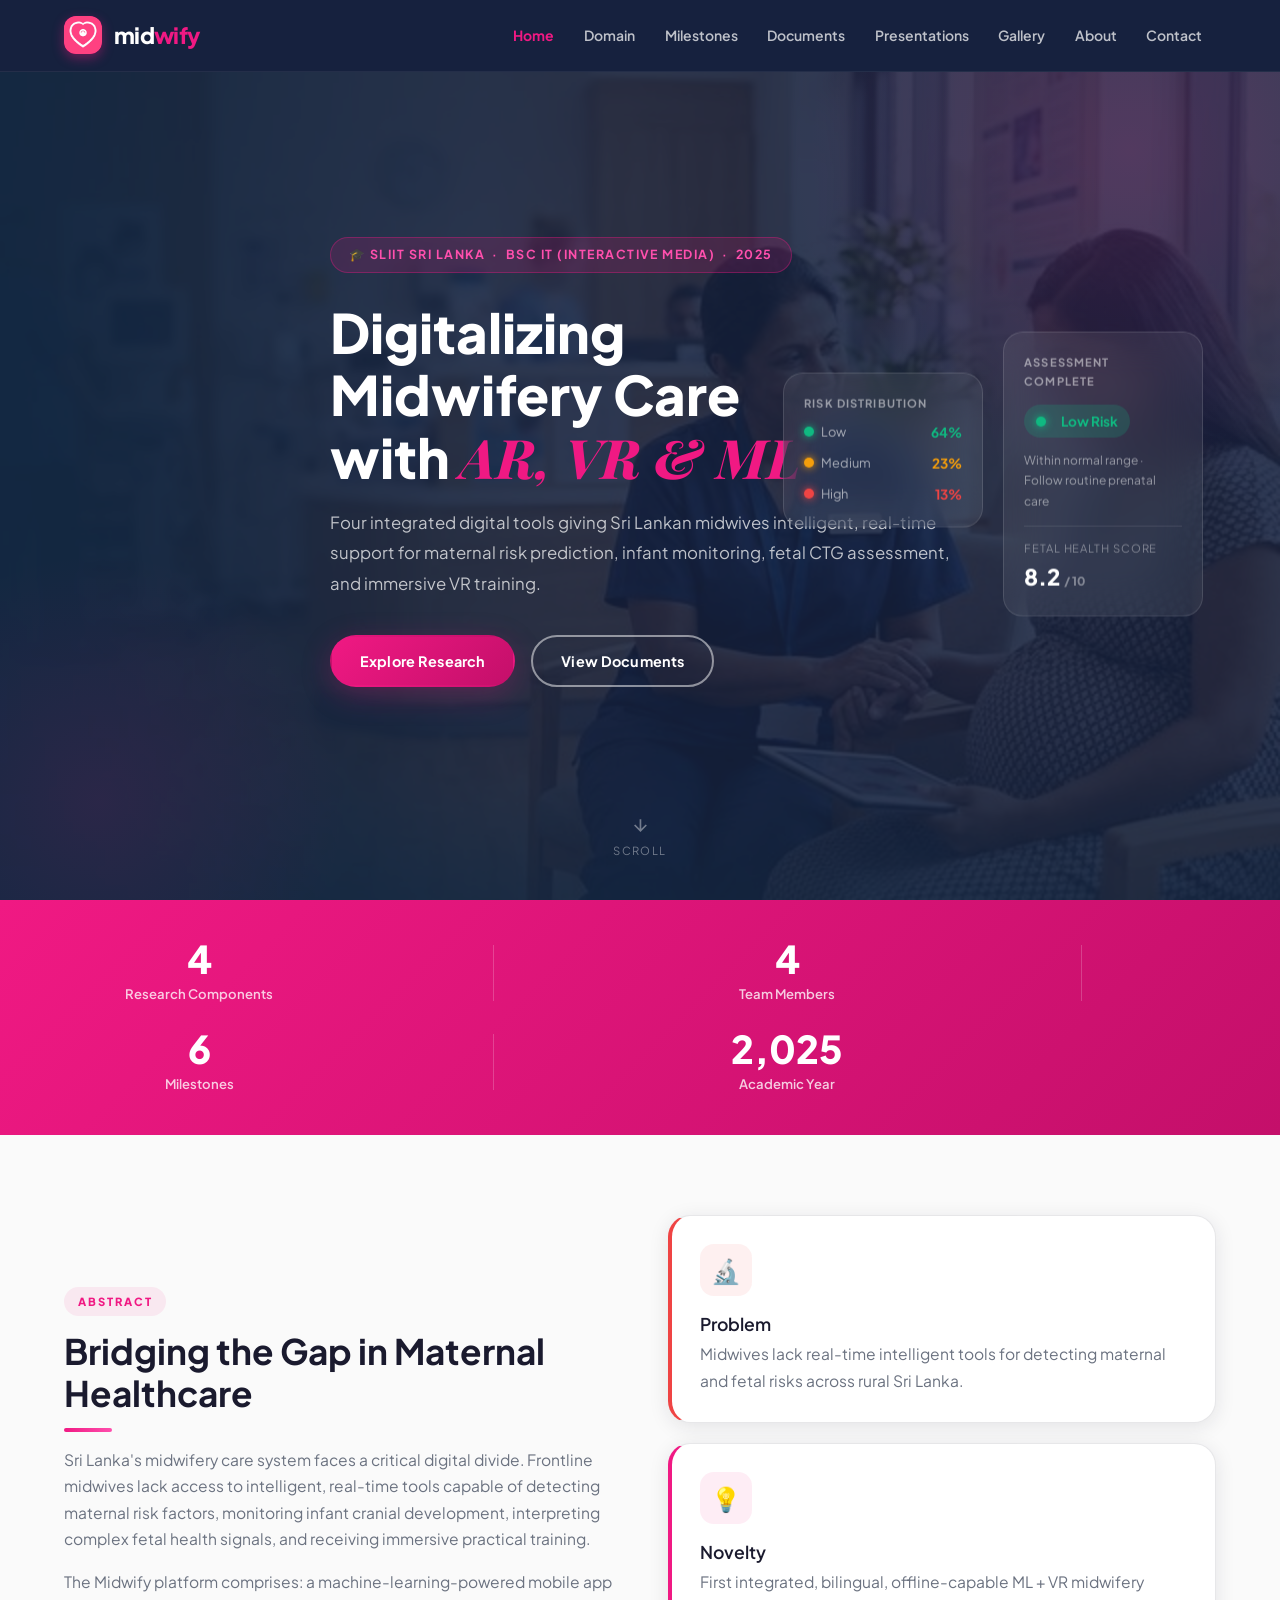
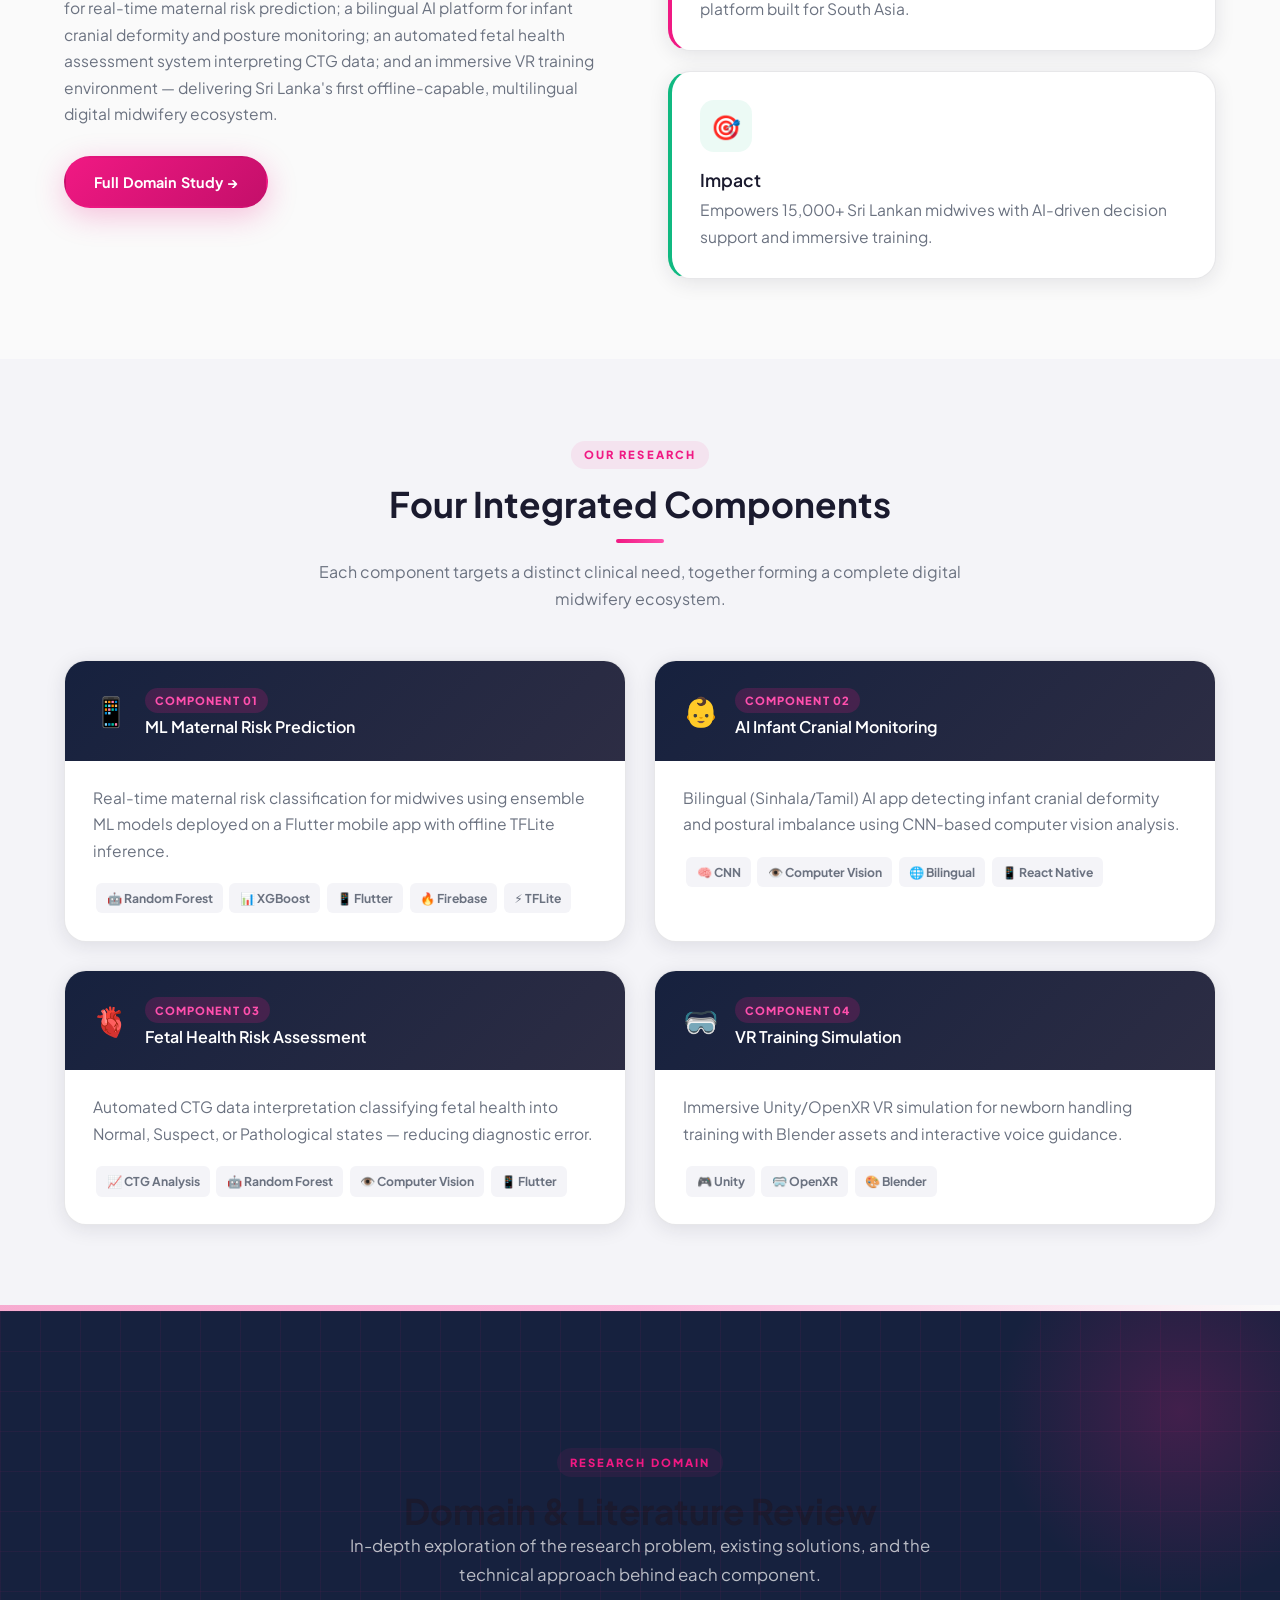
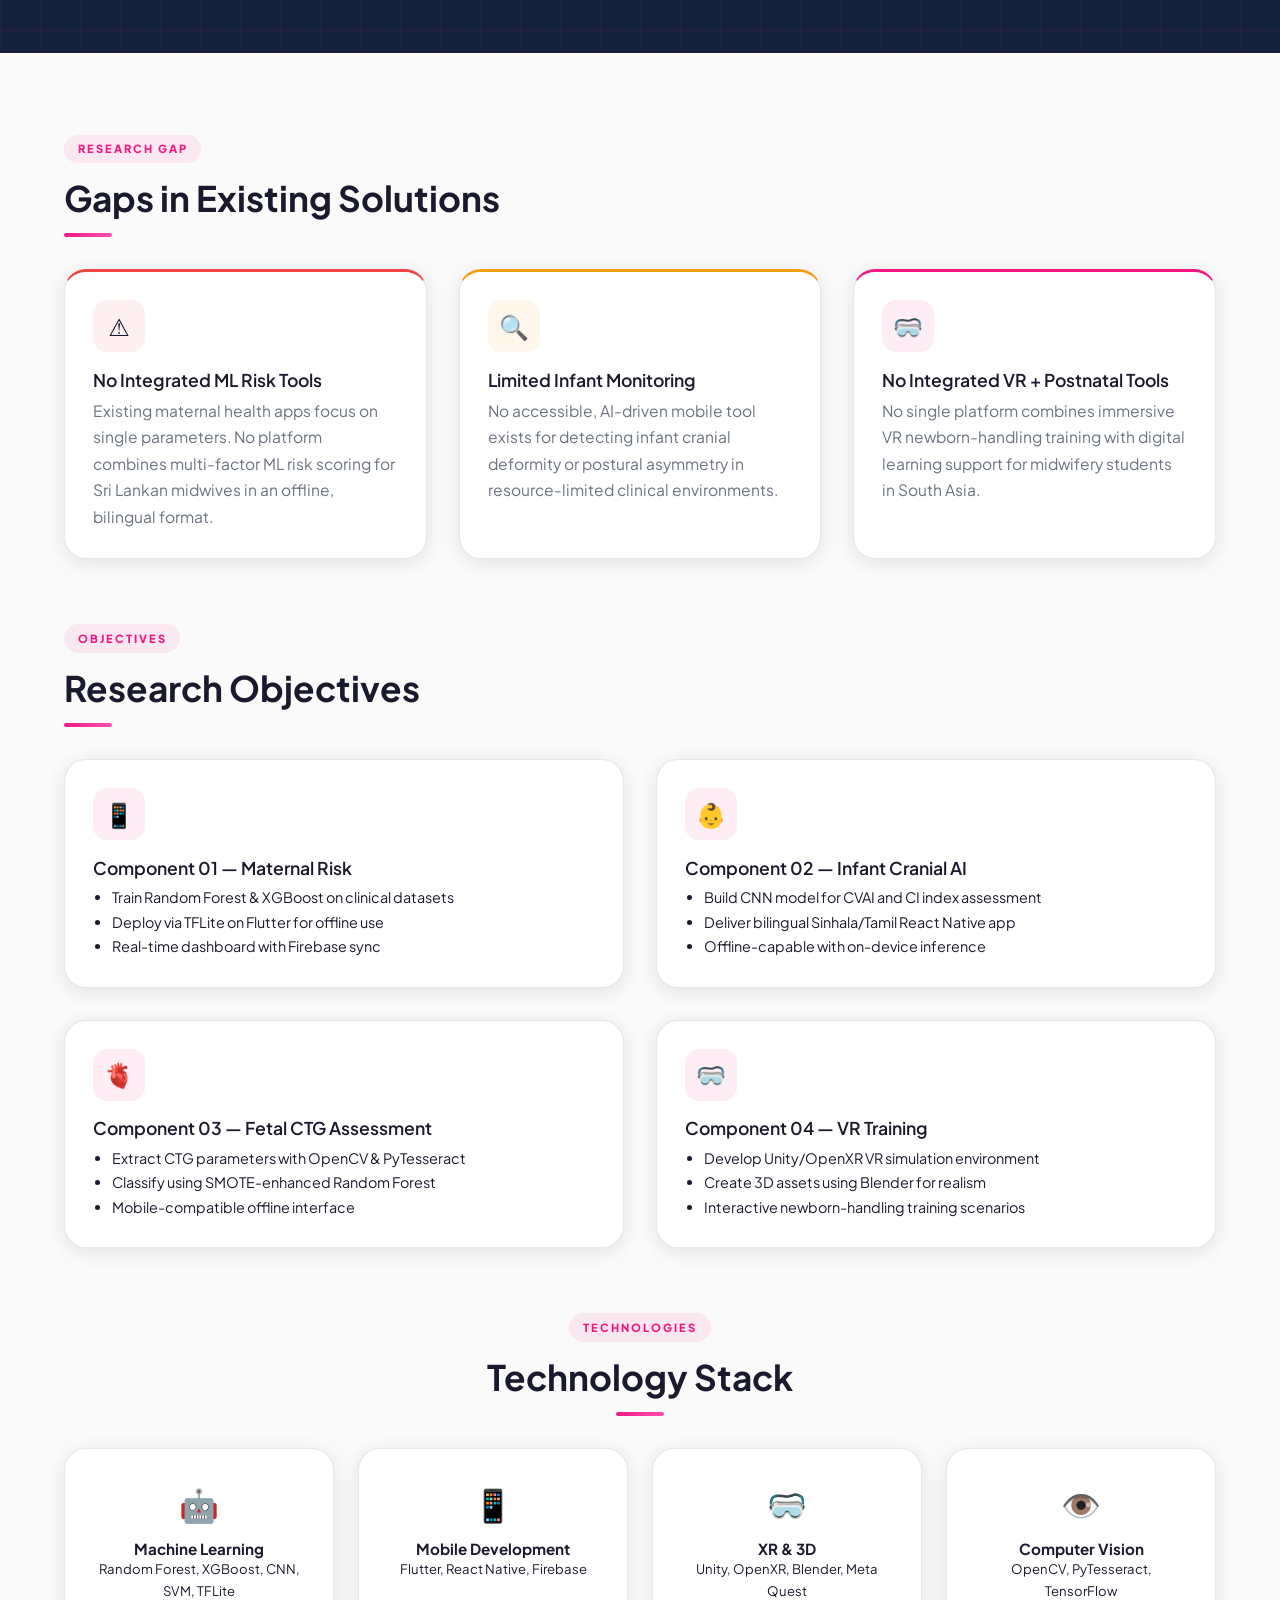
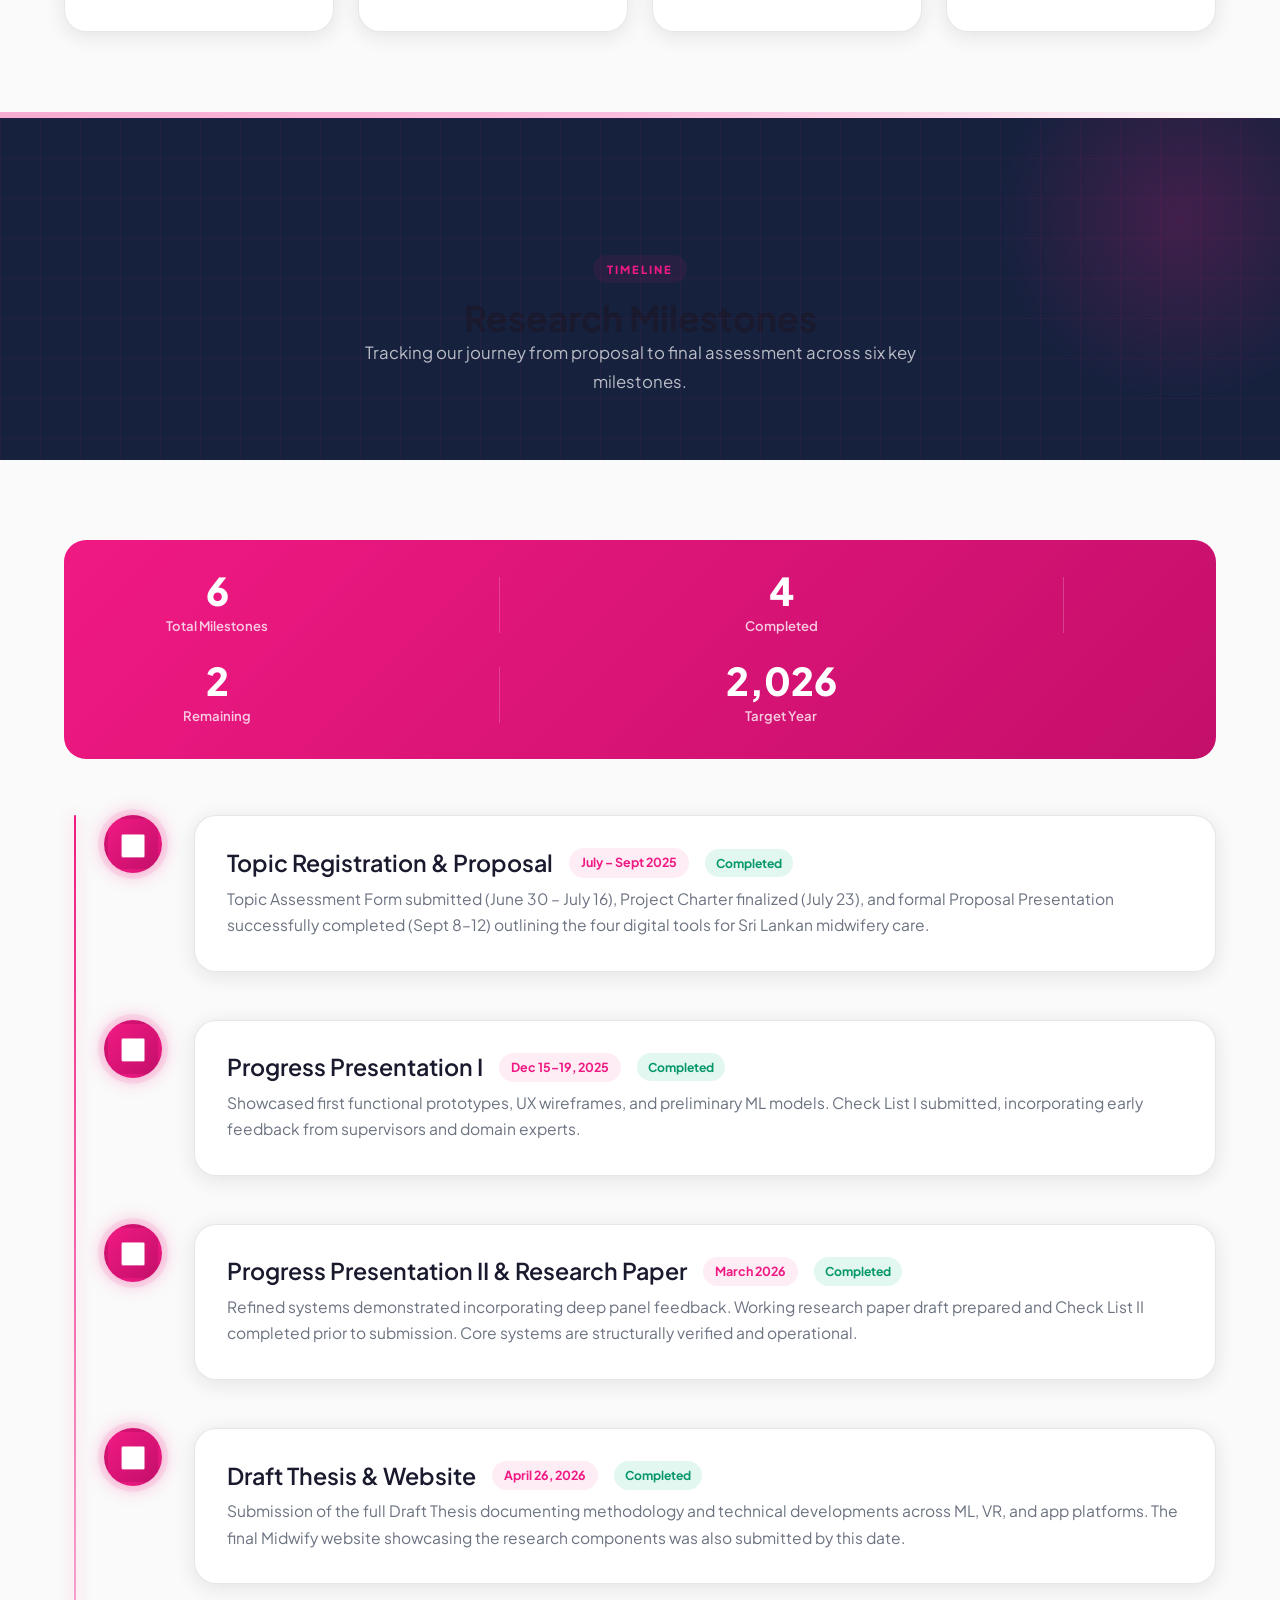
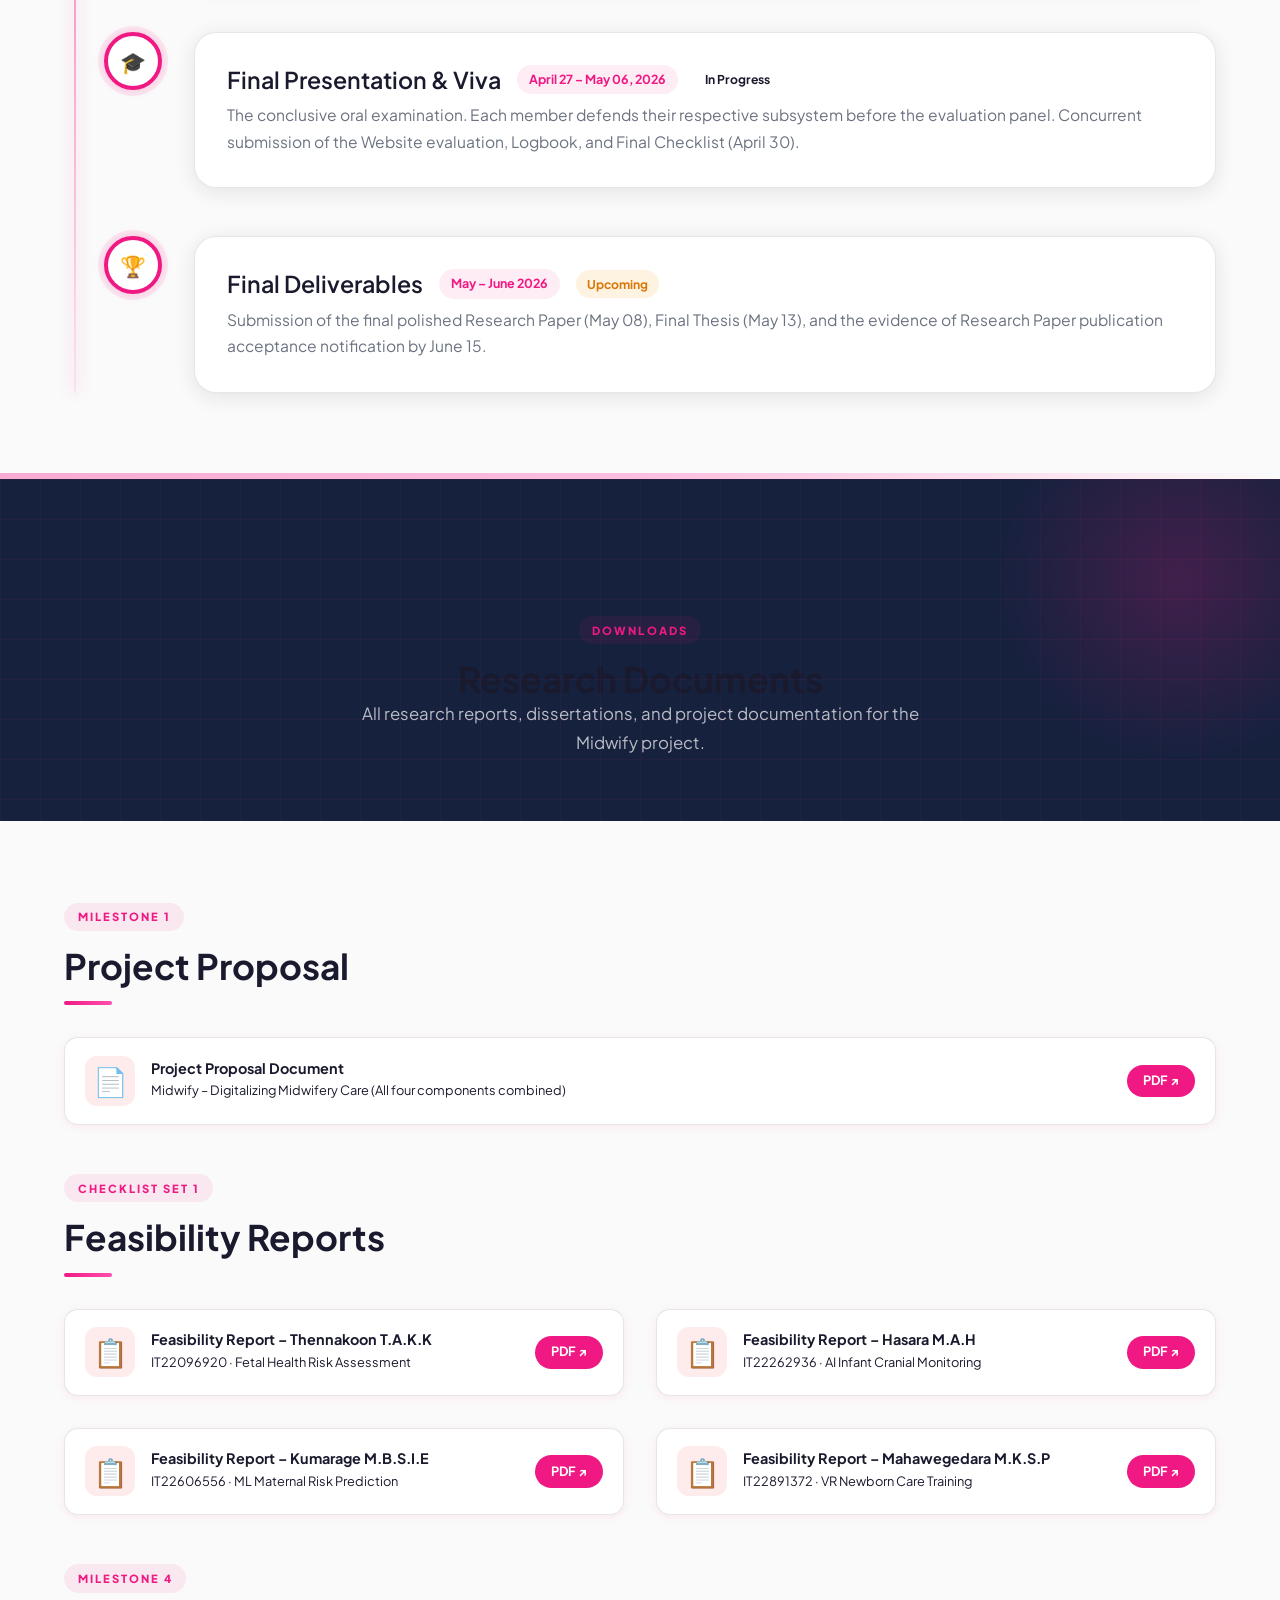
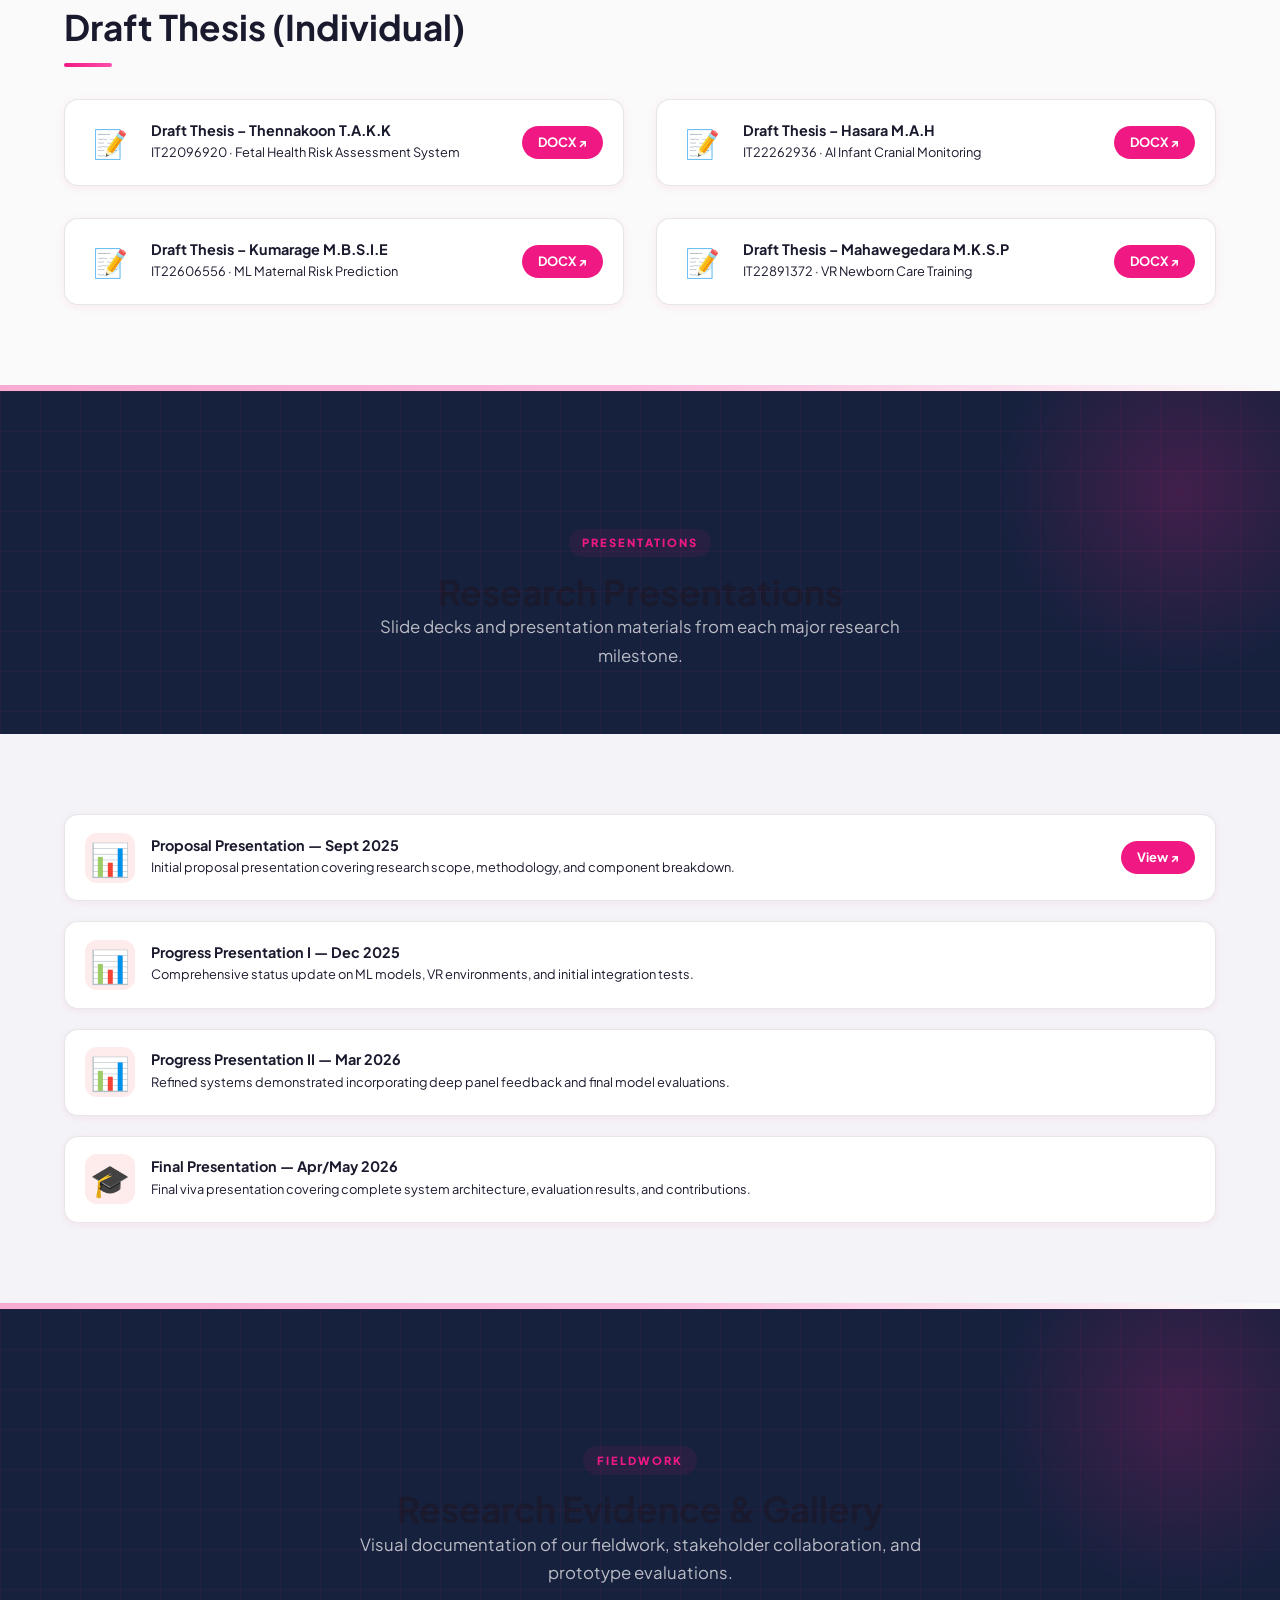
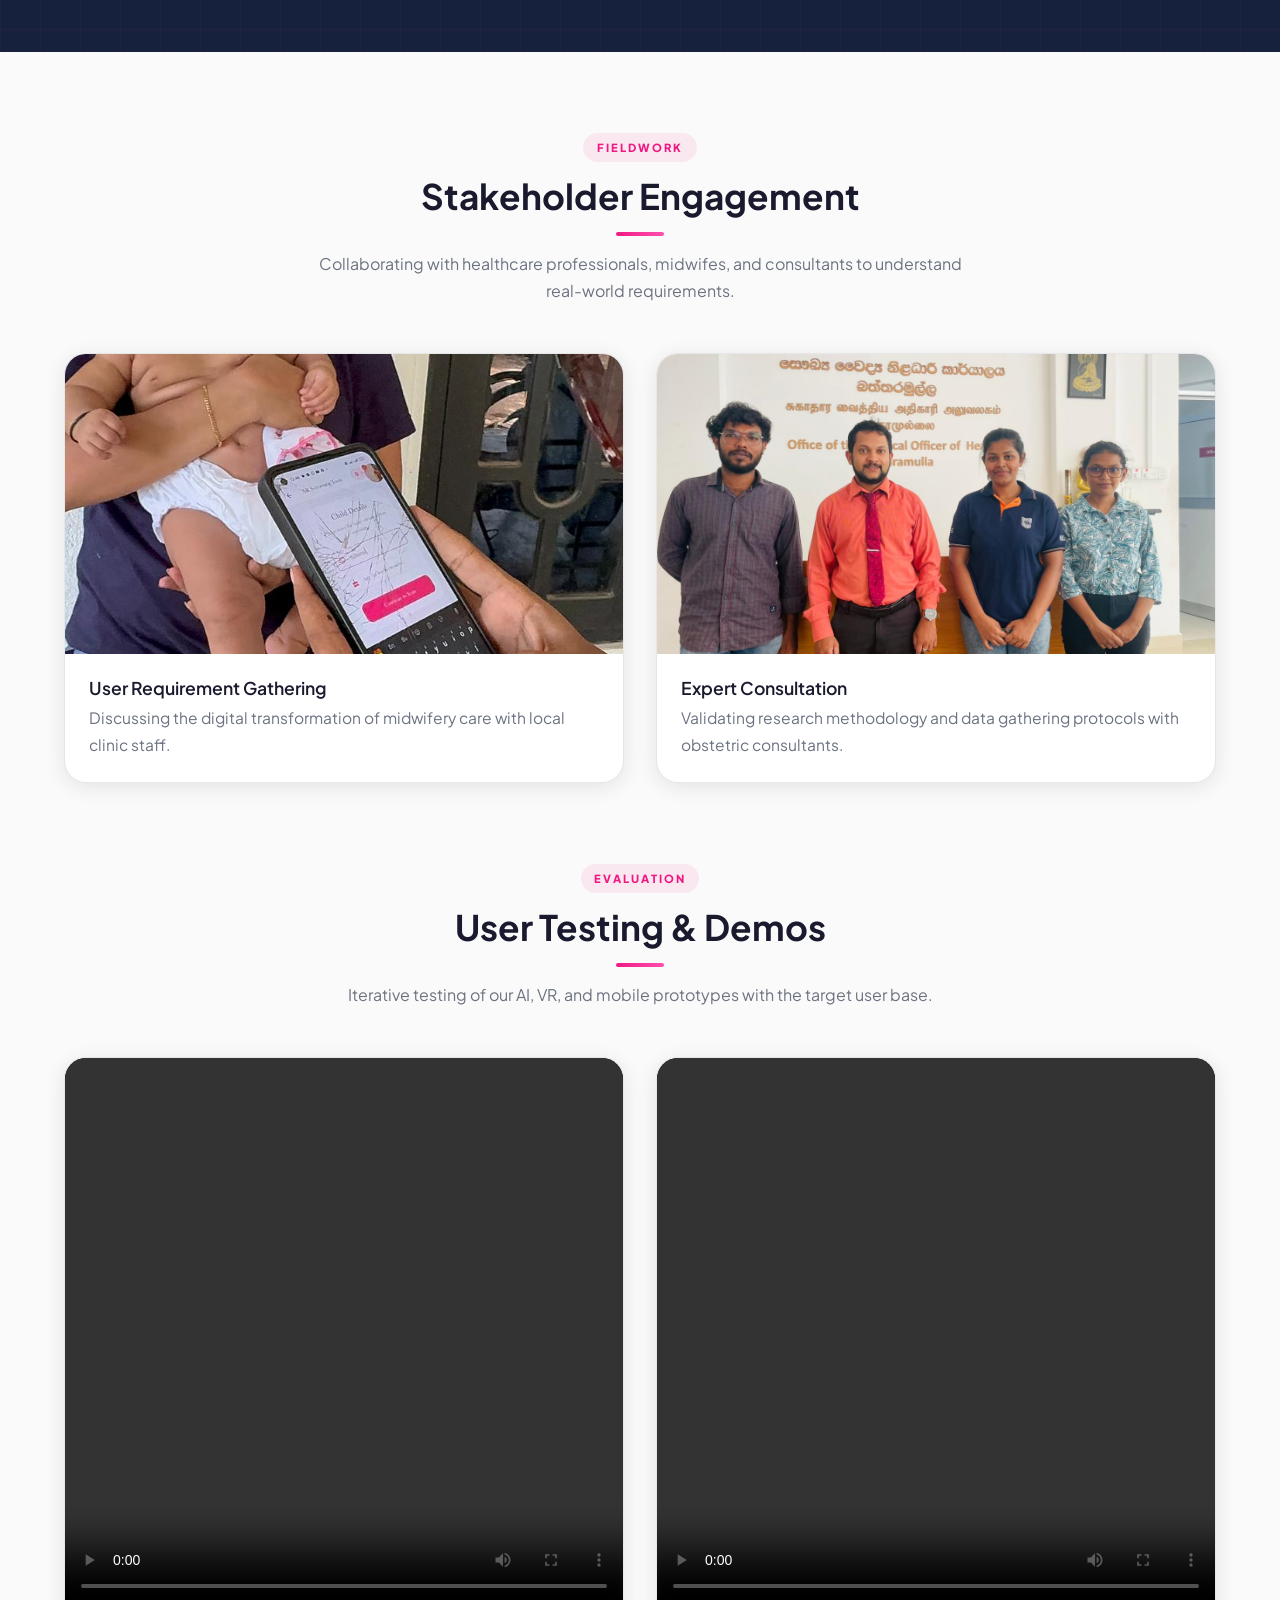
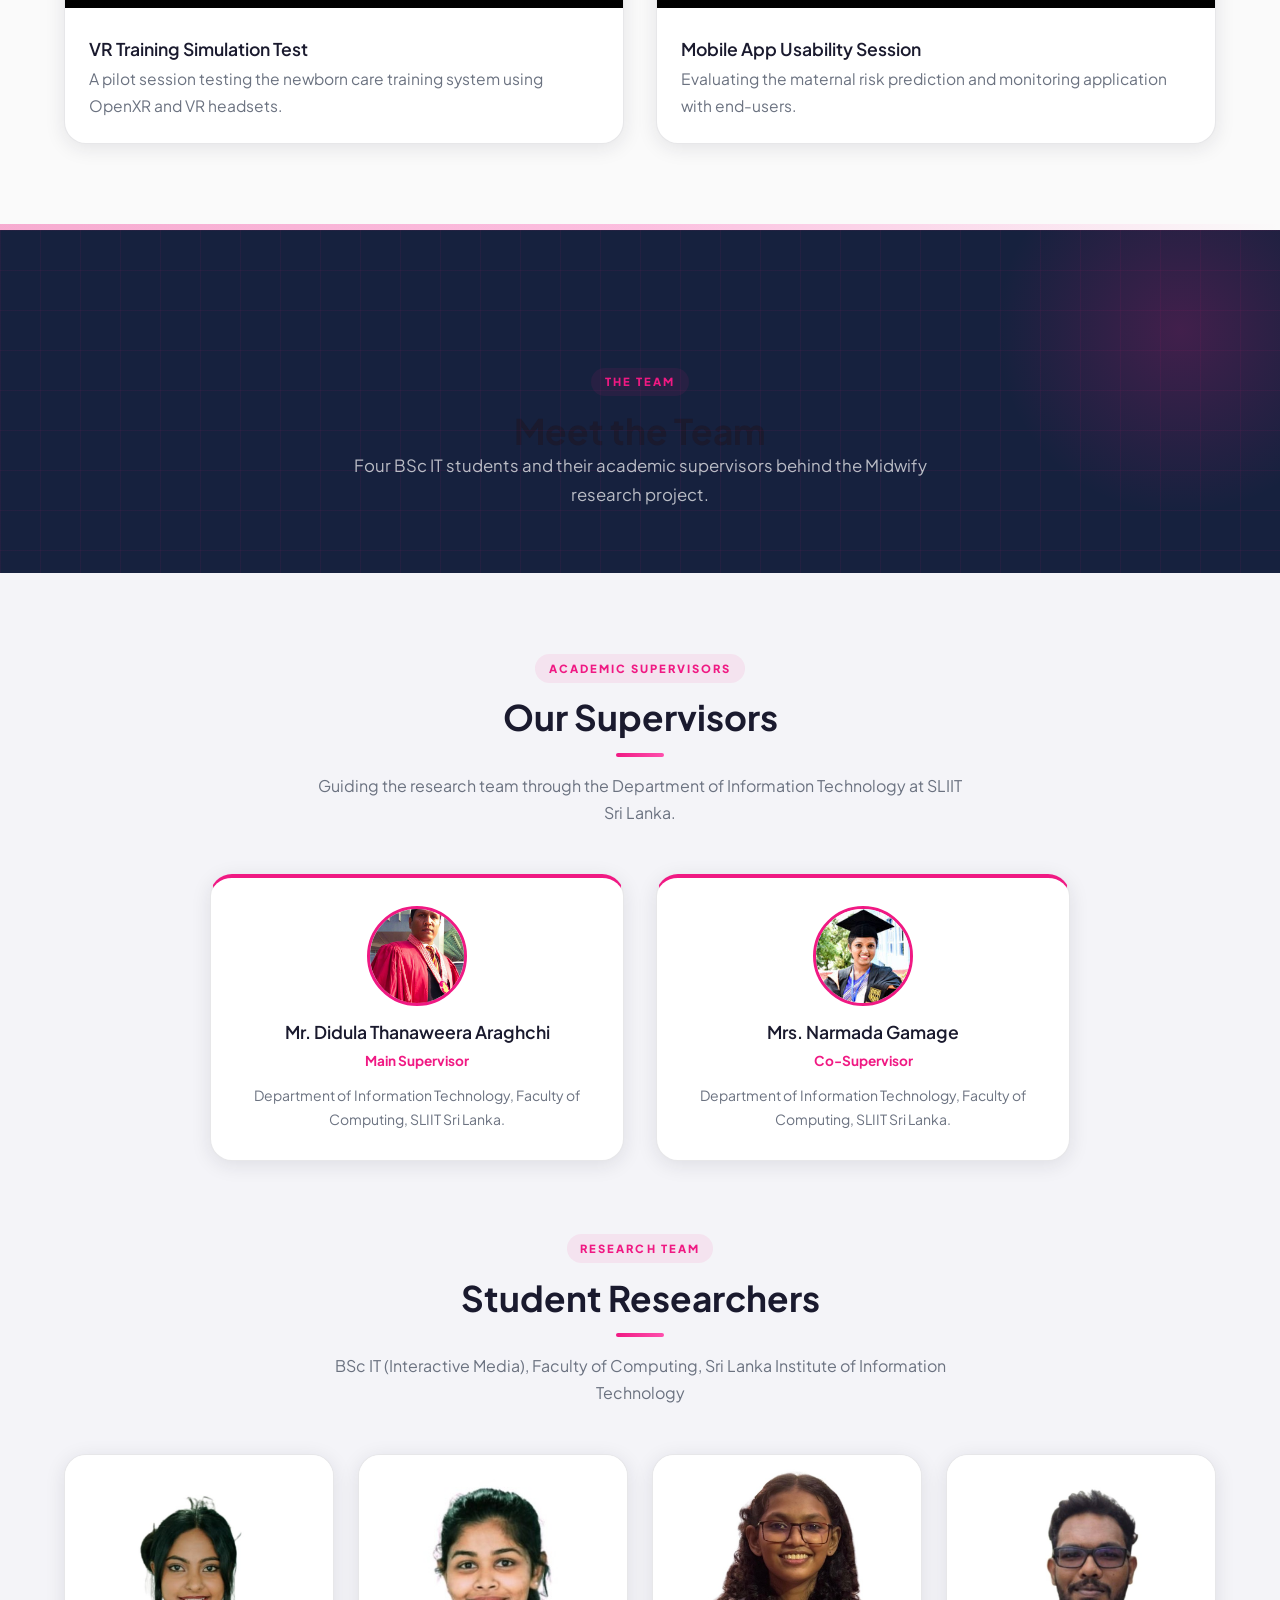
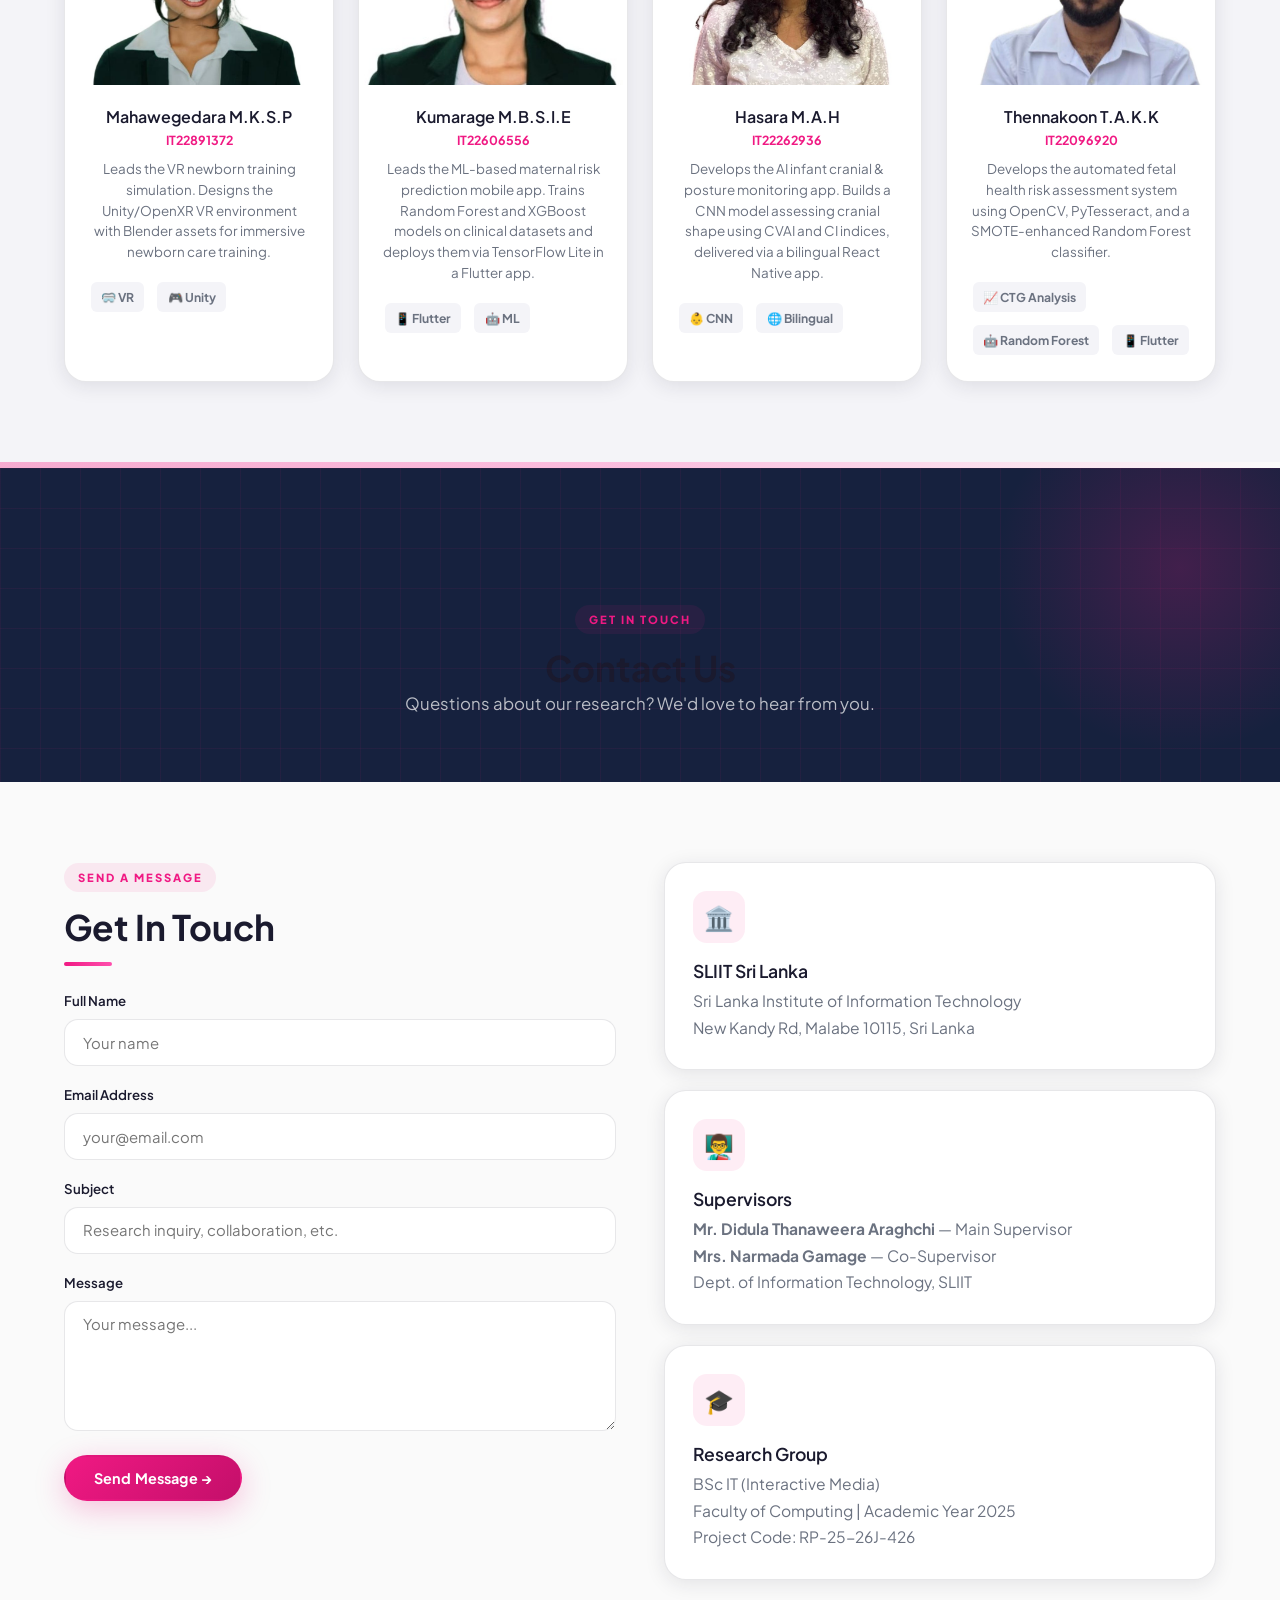
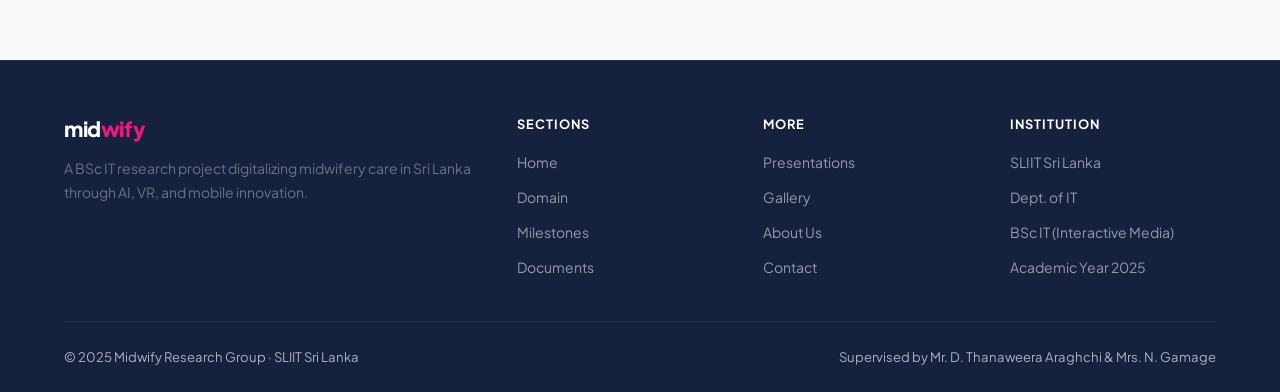
==== commit 0bcaca90: "Fix section hero backgrounds: use page-hero class instead of broken section-page-hero" ====
--- a/index.html
+++ b/index.html
@@ -409,7 +409,7 @@
   <!-- ══════════════════════════════════════
        § DOMAIN
   ══════════════════════════════════════ -->
-  <div class="section-page-hero spa-section" id="domain">
+  <div class="page-hero spa-section" id="domain">
     <div class="container">
       <span class="section-label" style="color:var(--pink);">Research Domain</span>
       <h2>Domain &amp; Literature Review</h2>
@@ -528,7 +528,7 @@
   <!-- ══════════════════════════════════════
        § MILESTONES
   ══════════════════════════════════════ -->
-  <div class="section-page-hero spa-section" id="milestones">
+  <div class="page-hero spa-section" id="milestones">
     <div class="container">
       <span class="section-label" style="color:var(--pink);">Timeline</span>
       <h2>Research Milestones</h2>
@@ -649,7 +649,7 @@
   <!-- ══════════════════════════════════════
        § DOCUMENTS
   ══════════════════════════════════════ -->
-  <div class="section-page-hero spa-section" id="documents">
+  <div class="page-hero spa-section" id="documents">
     <div class="container">
       <span class="section-label" style="color:var(--pink);">Downloads</span>
       <h2>Research Documents</h2>
@@ -773,7 +773,7 @@
   <!-- ══════════════════════════════════════
        § PRESENTATIONS
   ══════════════════════════════════════ -->
-  <div class="section-page-hero spa-section" id="presentations">
+  <div class="page-hero spa-section" id="presentations">
     <div class="container">
       <span class="section-label" style="color:var(--pink);">Presentations</span>
       <h2>Research Presentations</h2>
@@ -826,7 +826,7 @@
   <!-- ══════════════════════════════════════
        § GALLERY
   ══════════════════════════════════════ -->
-  <div class="section-page-hero spa-section" id="gallery">
+  <div class="page-hero spa-section" id="gallery">
     <div class="container">
       <span class="section-label" style="color:var(--pink);">Fieldwork</span>
       <h2>Research Evidence &amp; Gallery</h2>
@@ -898,7 +898,7 @@
   <!-- ══════════════════════════════════════
        § ABOUT
   ══════════════════════════════════════ -->
-  <div class="section-page-hero spa-section" id="about">
+  <div class="page-hero spa-section" id="about">
     <div class="container">
       <span class="section-label" style="color:var(--pink);">The Team</span>
       <h2>Meet the Team</h2>
@@ -996,7 +996,7 @@
   <!-- ══════════════════════════════════════
        § CONTACT
   ══════════════════════════════════════ -->
-  <div class="section-page-hero spa-section" id="contact">
+  <div class="page-hero spa-section" id="contact">
     <div class="container">
       <span class="section-label" style="color:var(--pink);">Get In Touch</span>
       <h2>Contact Us</h2>
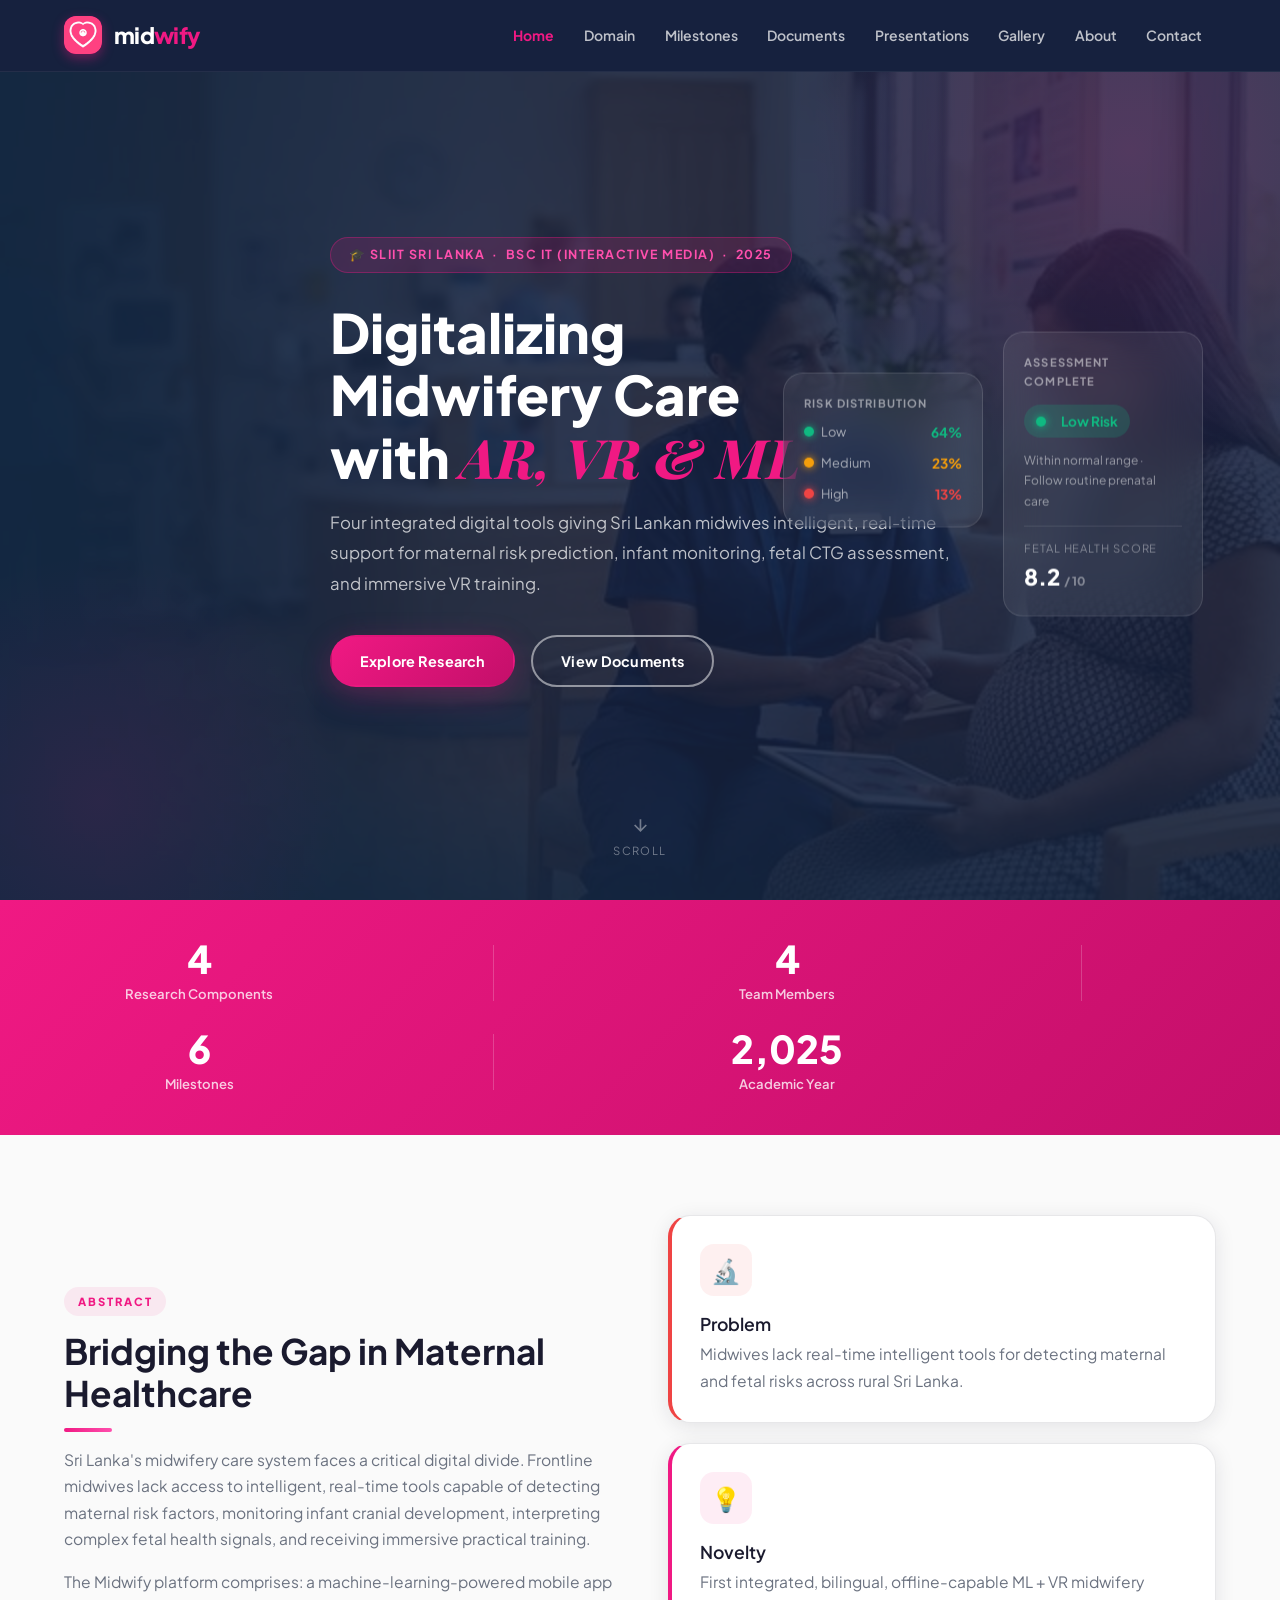
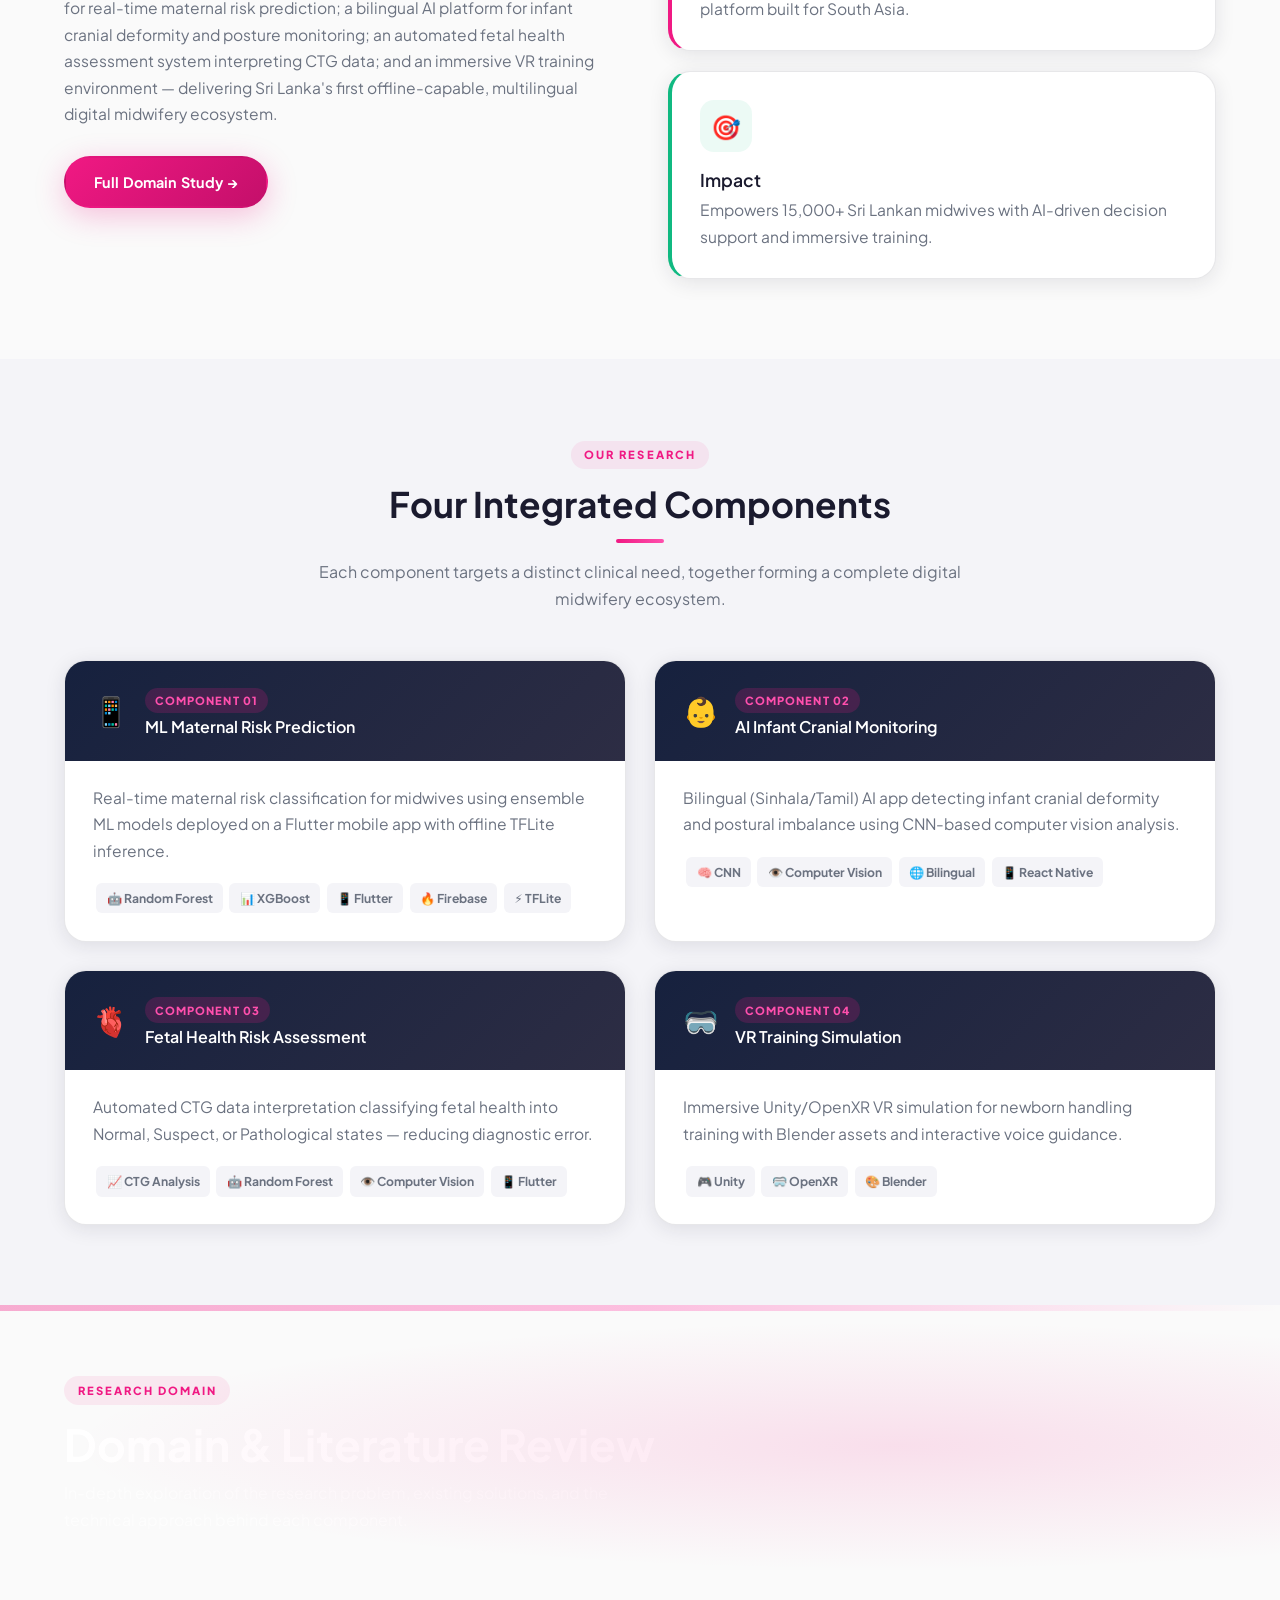
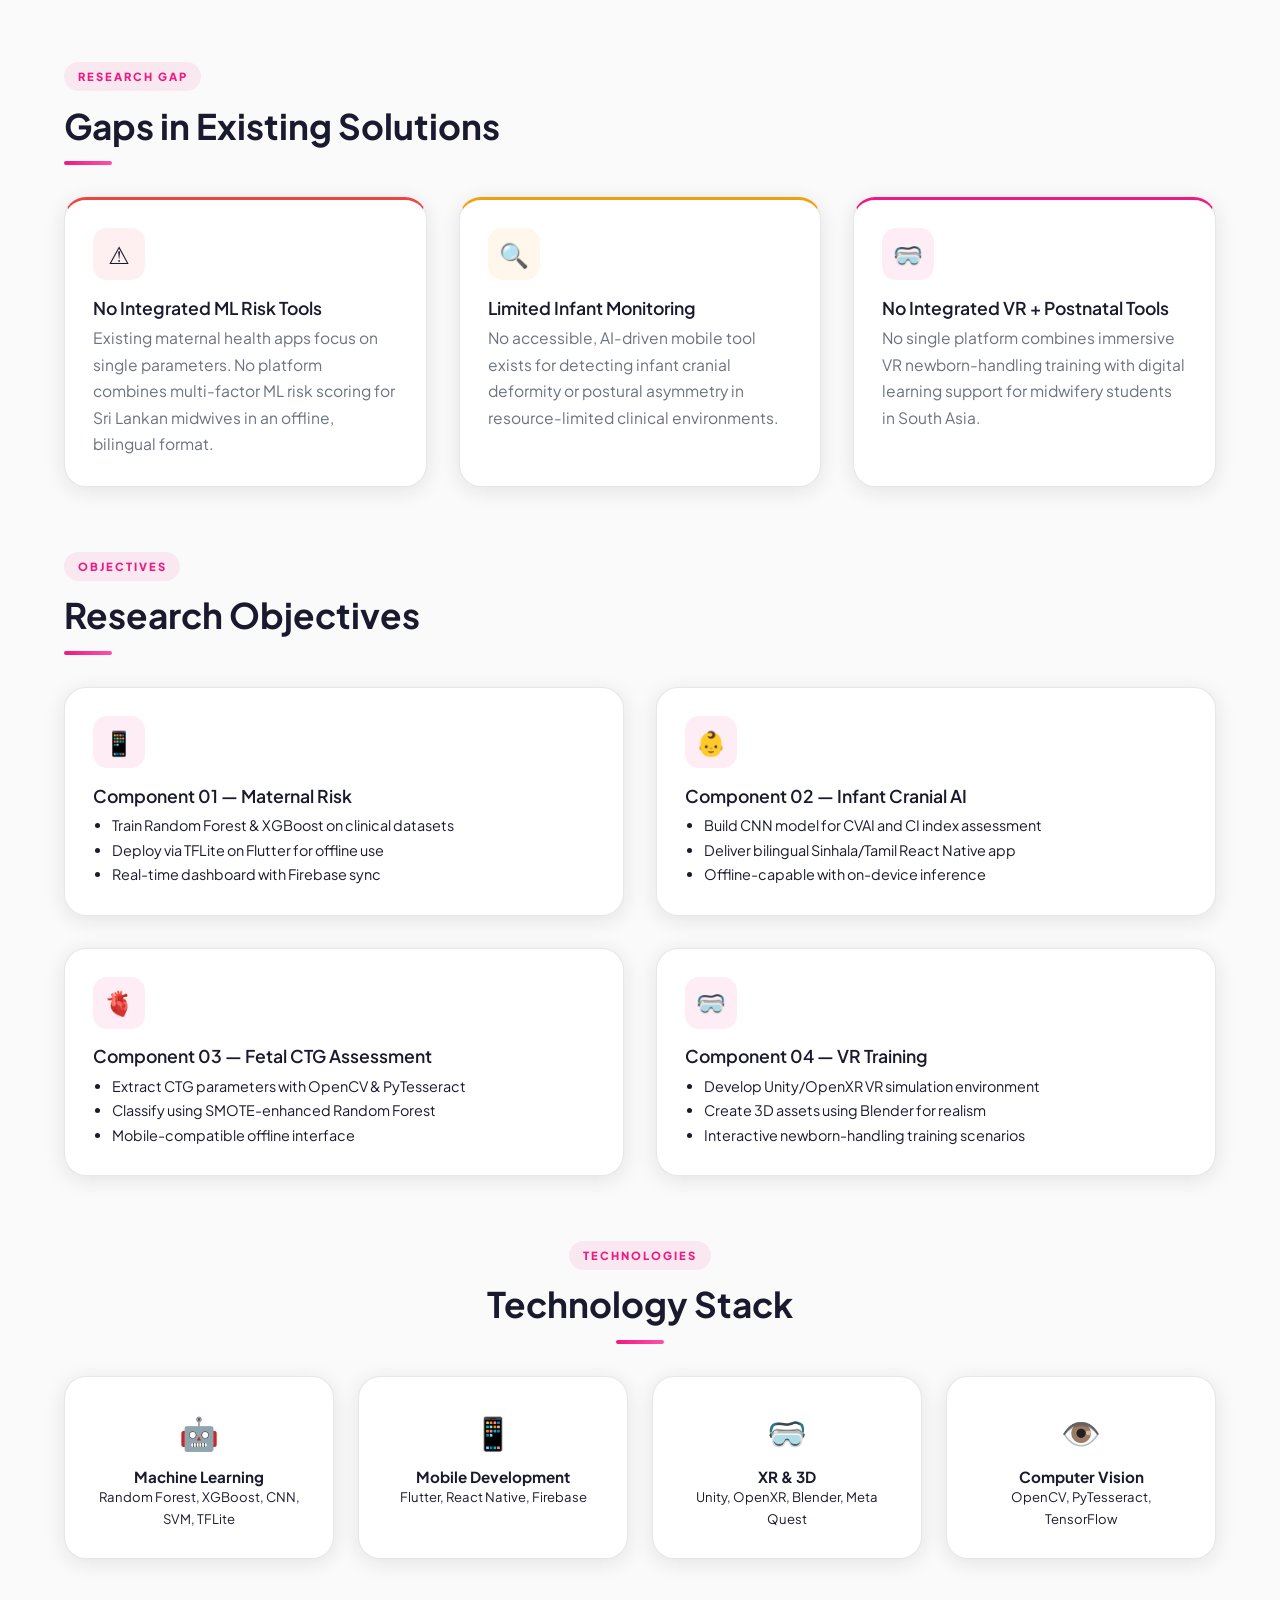
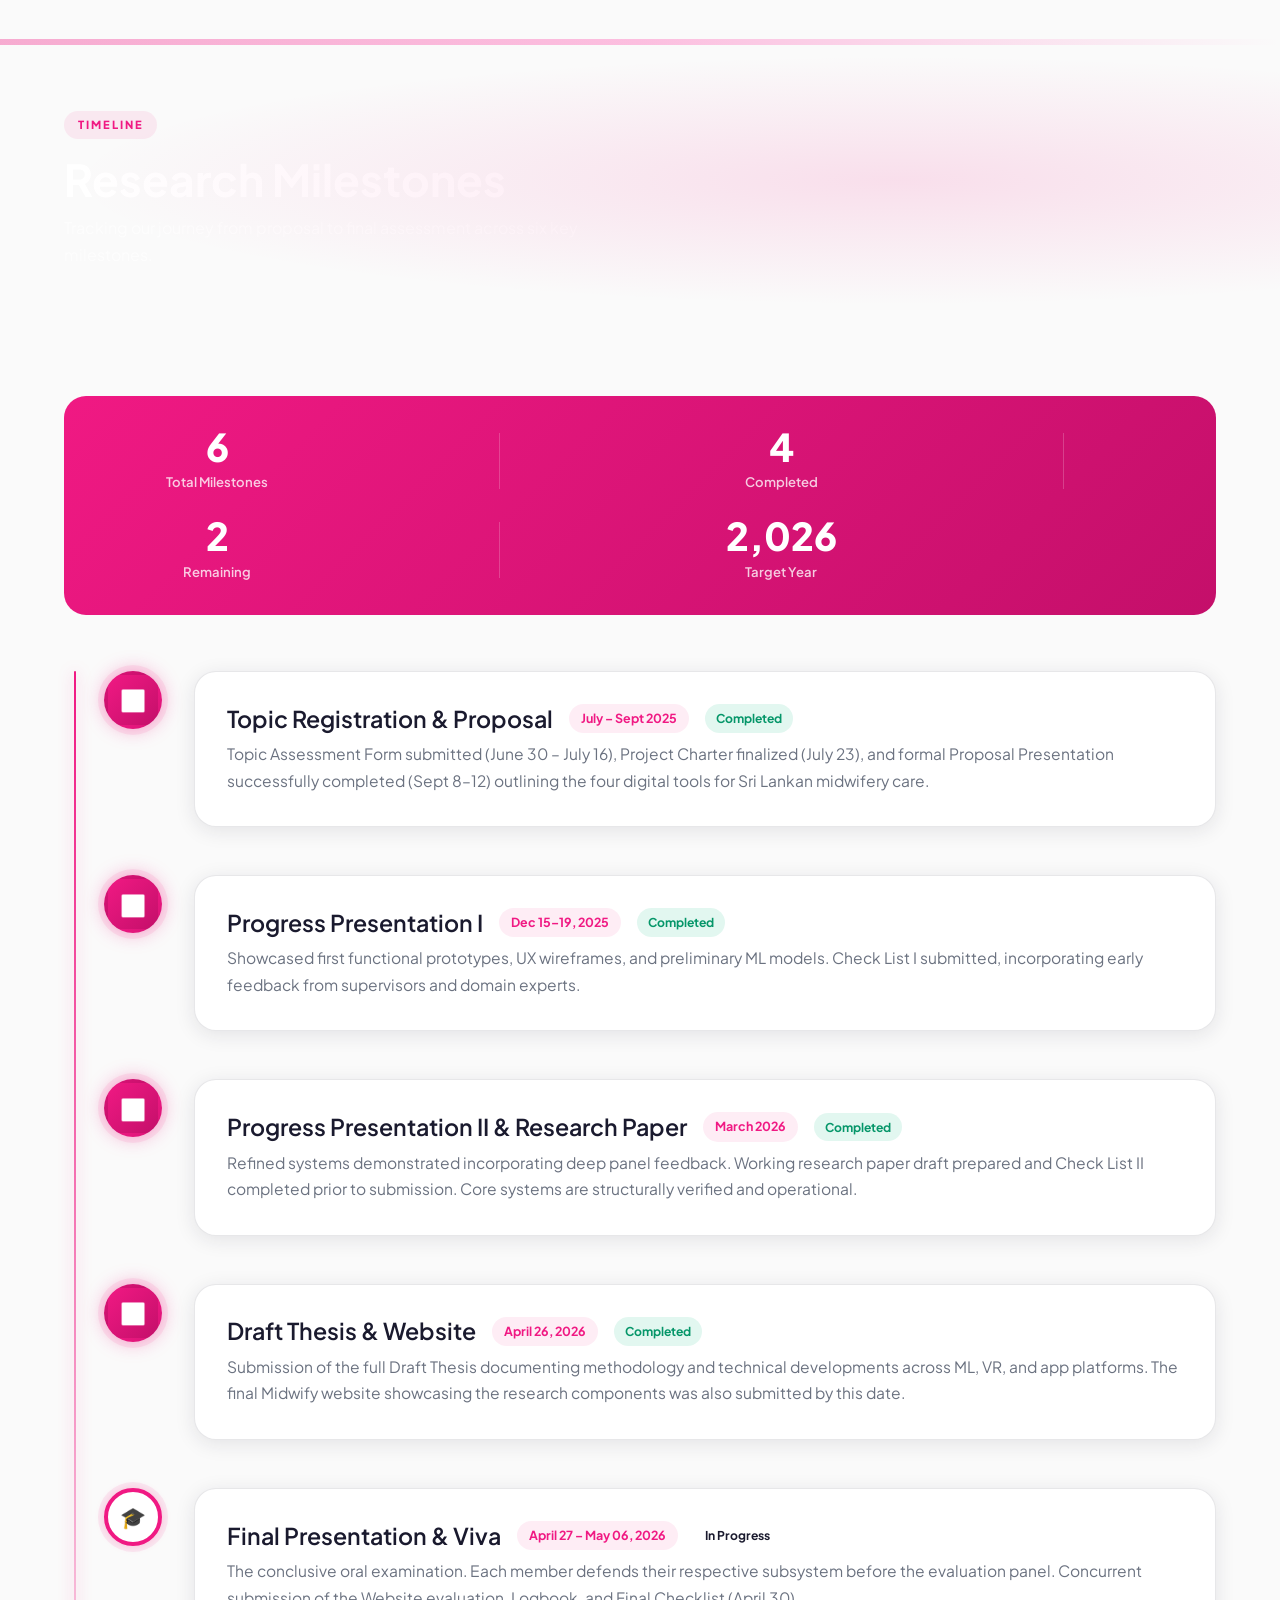
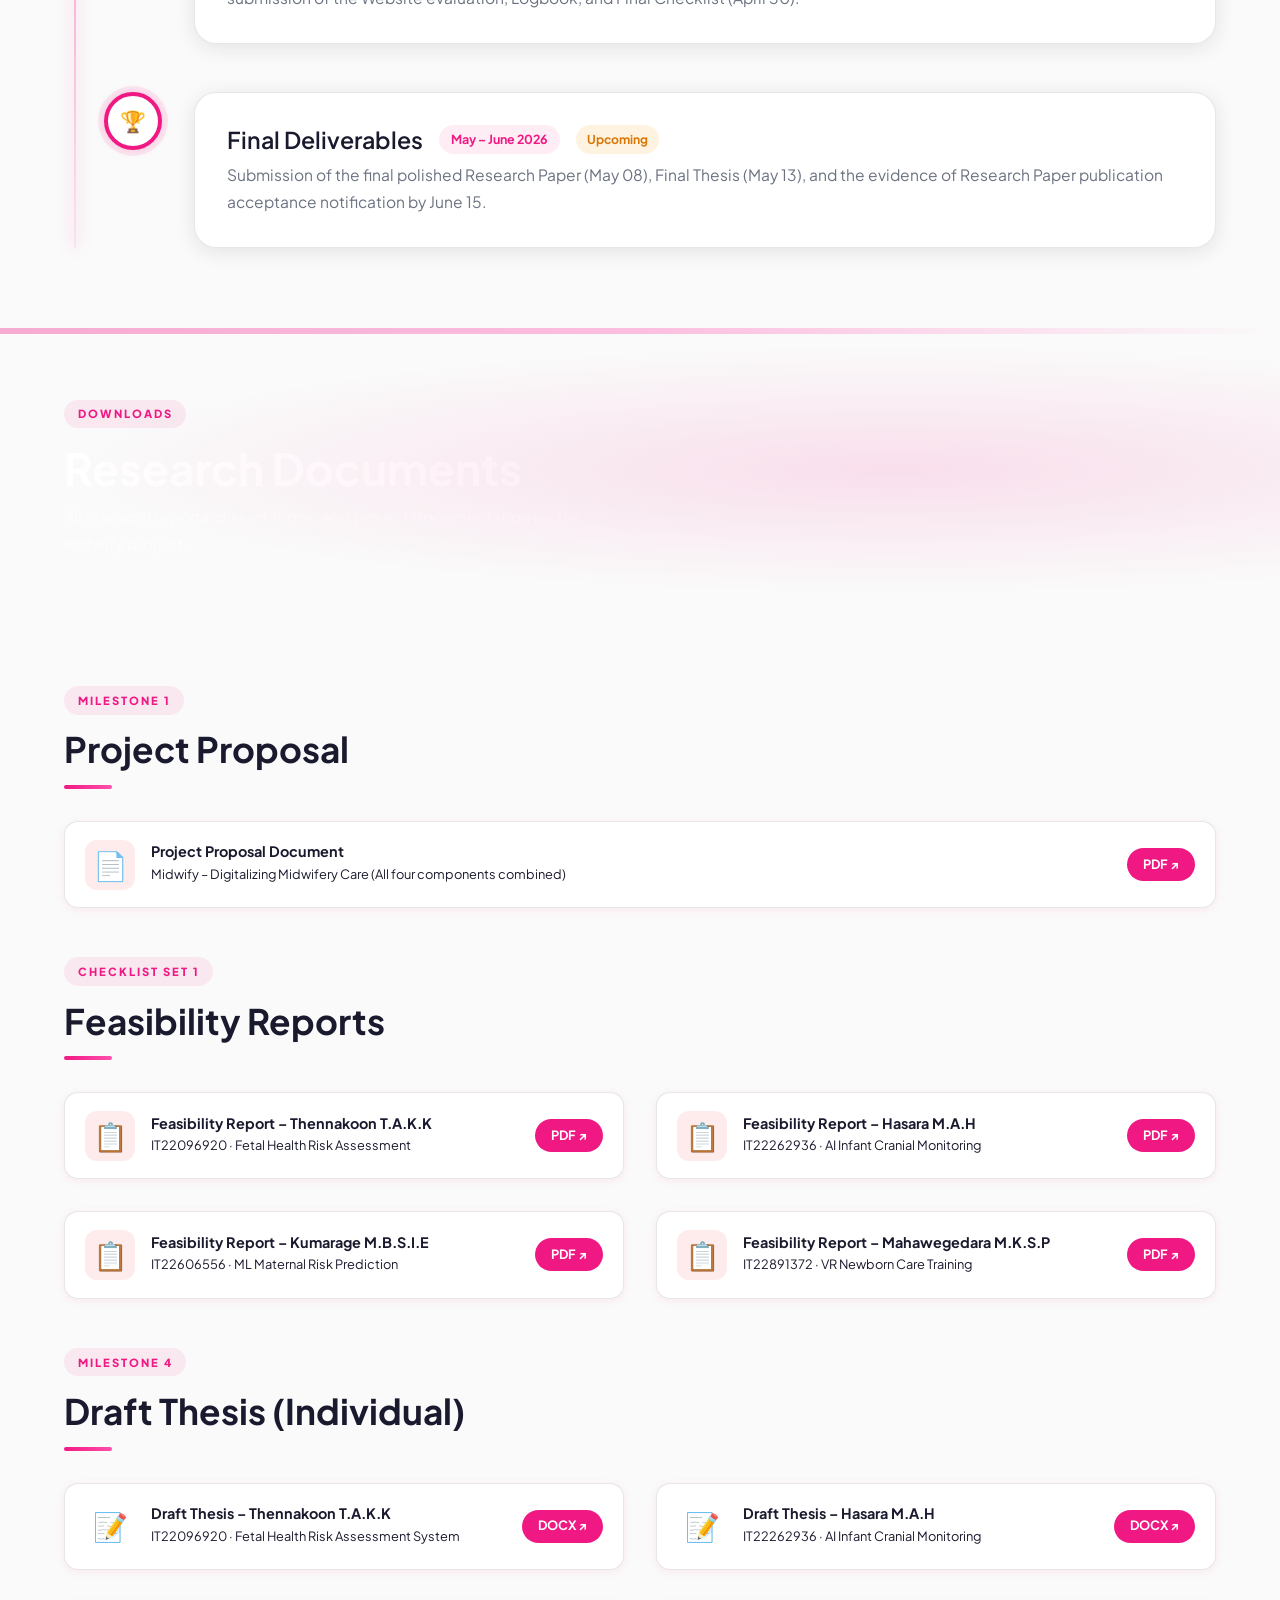
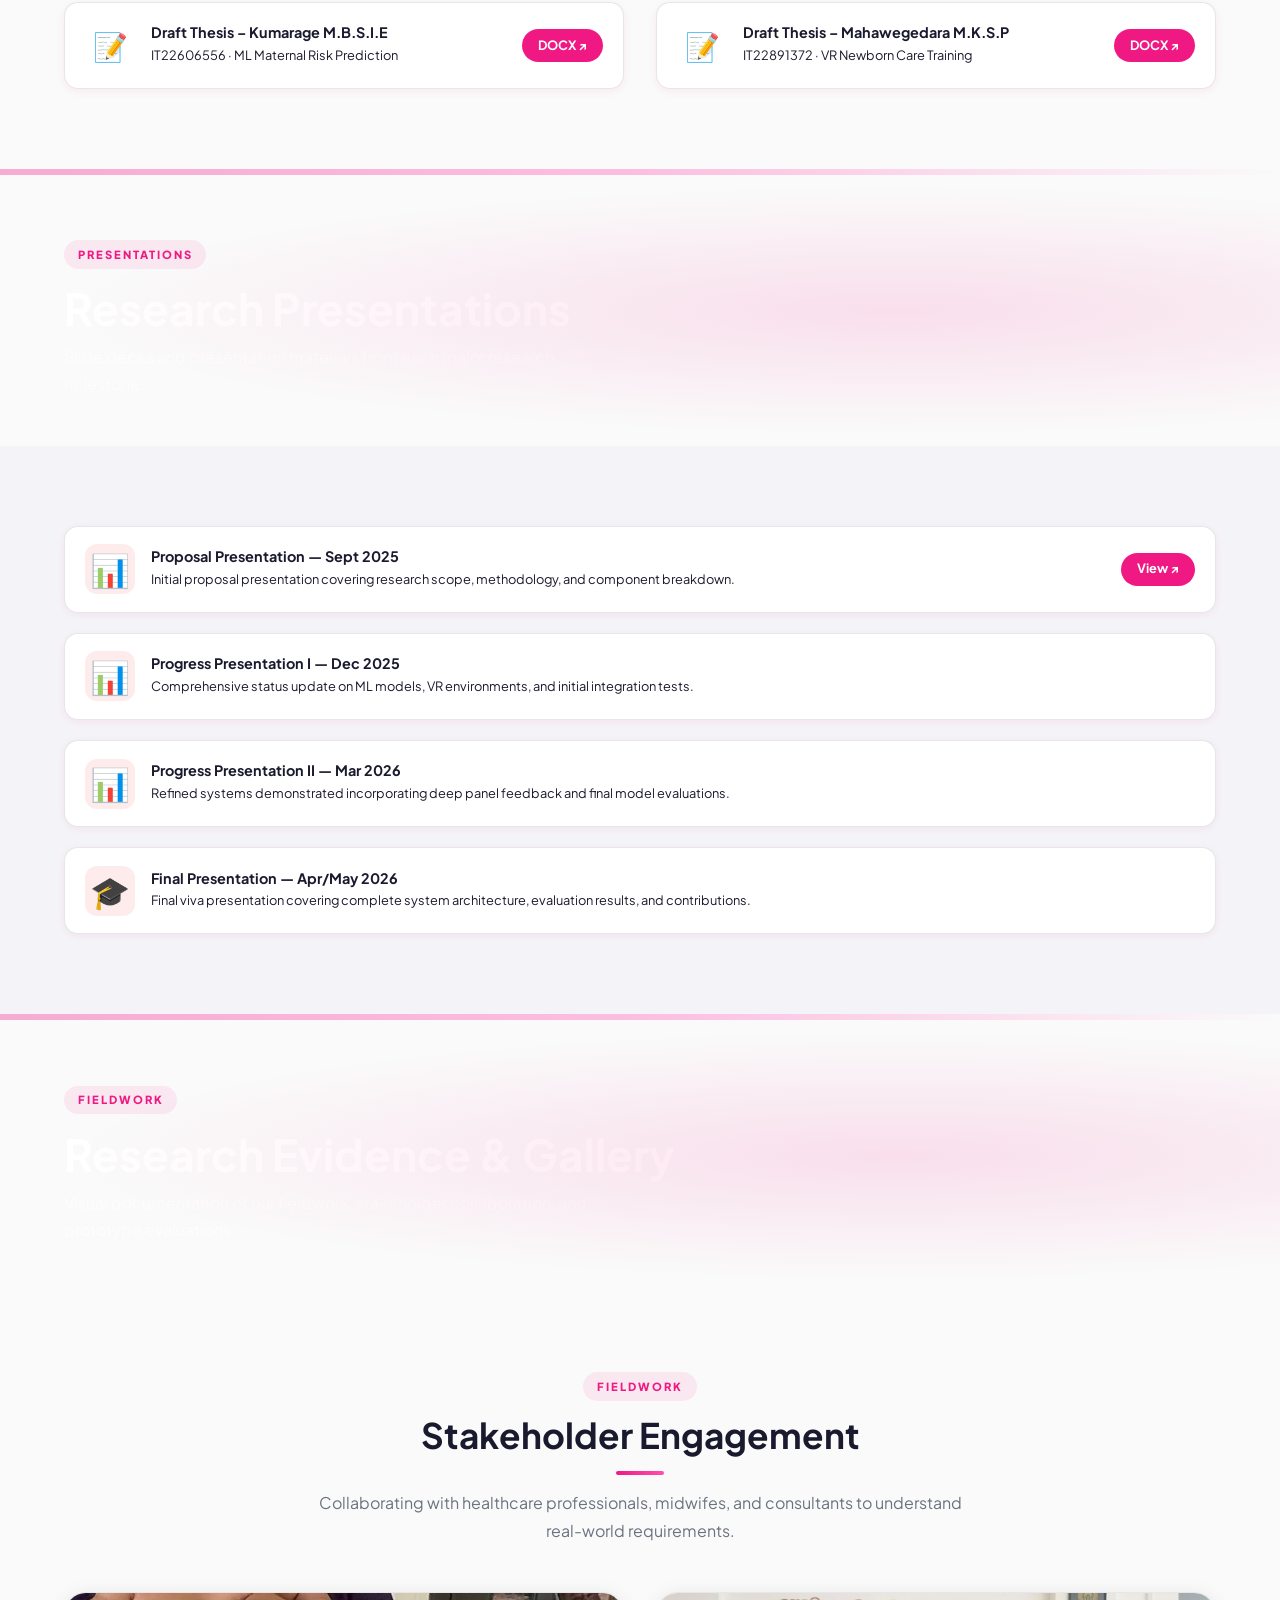
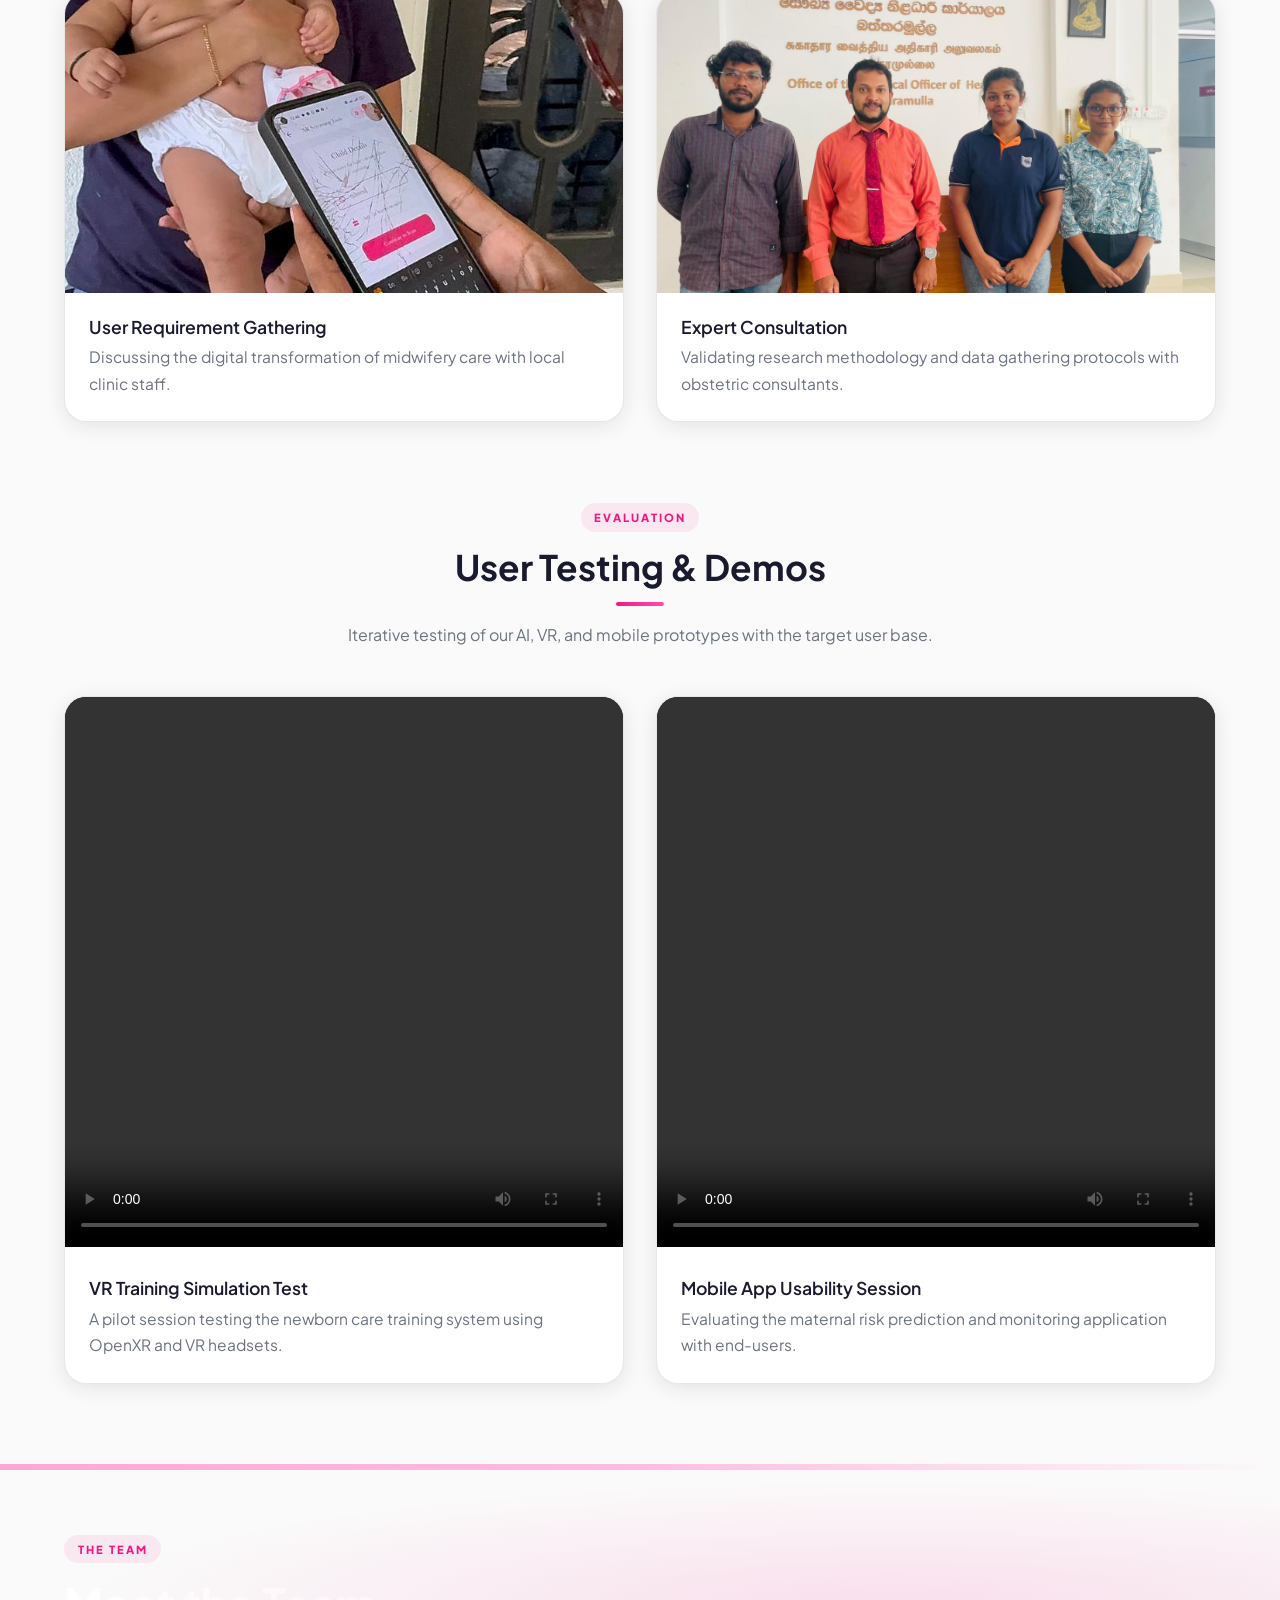
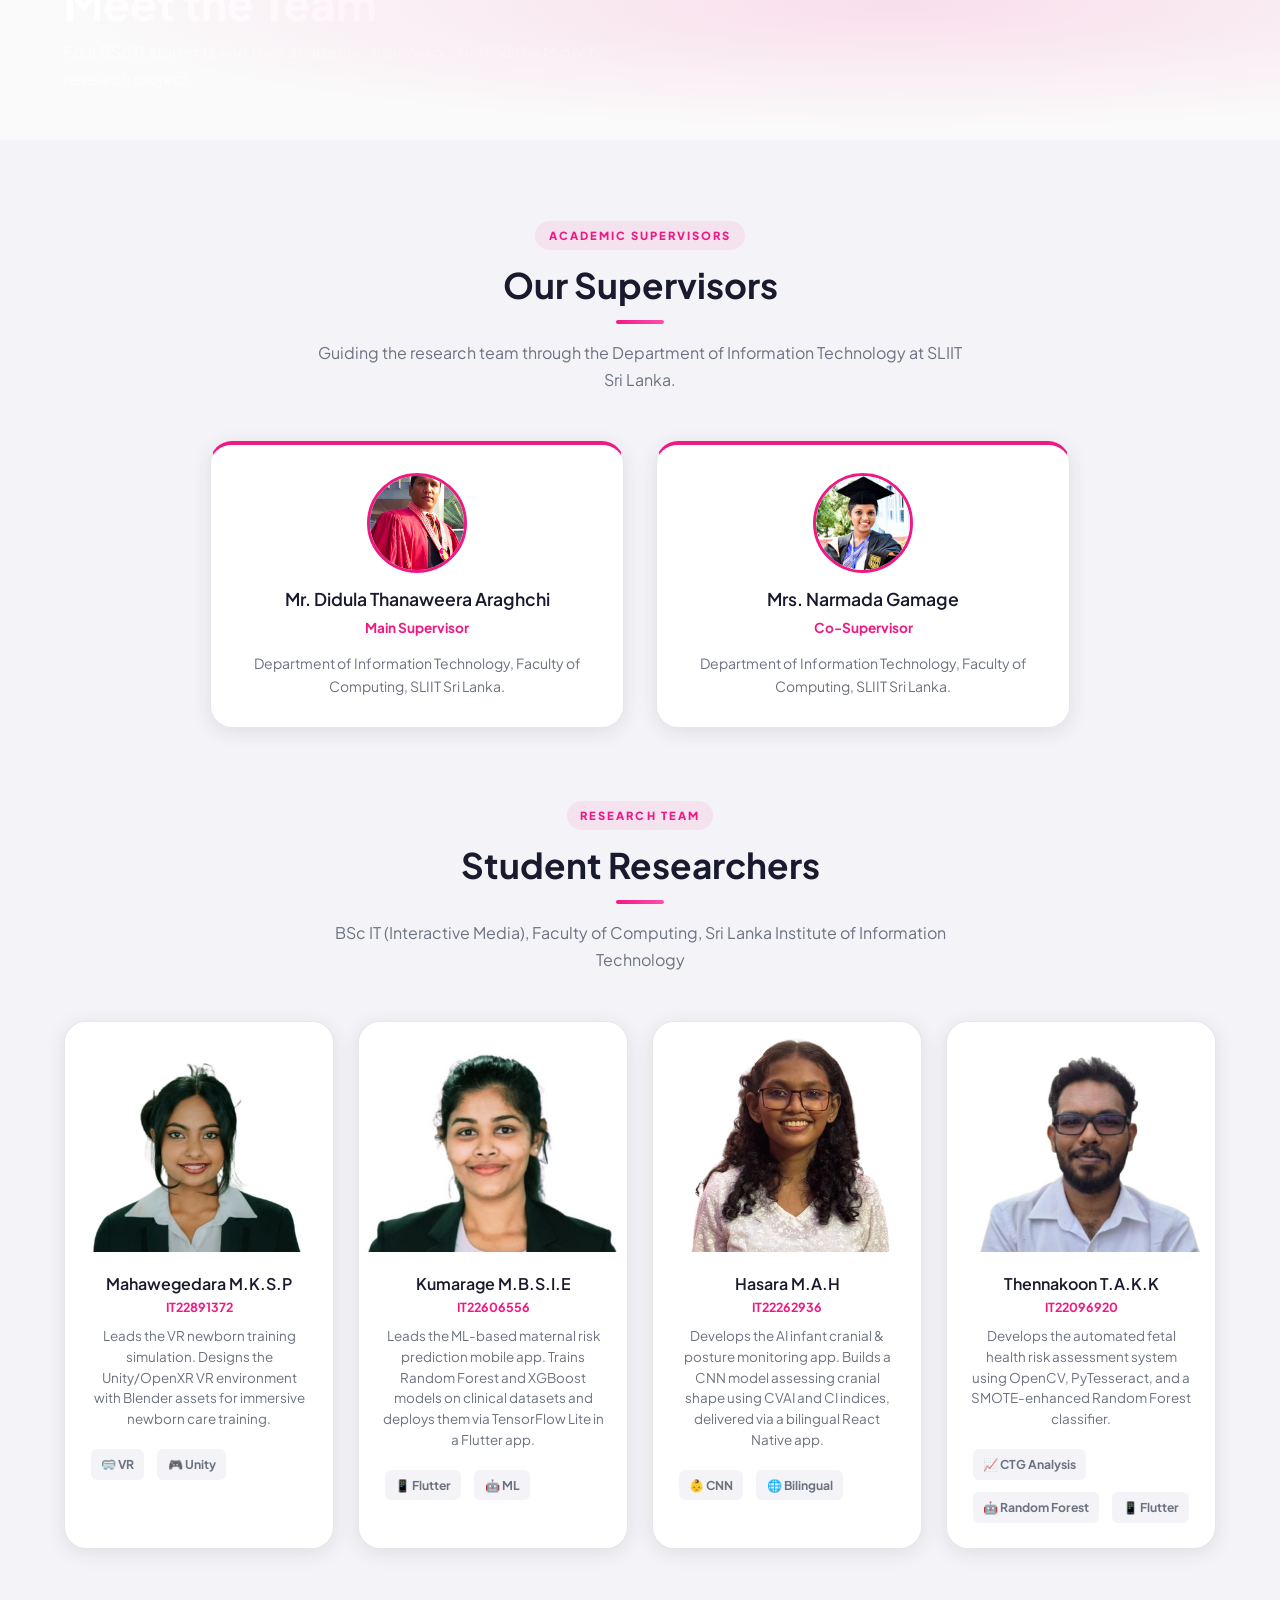
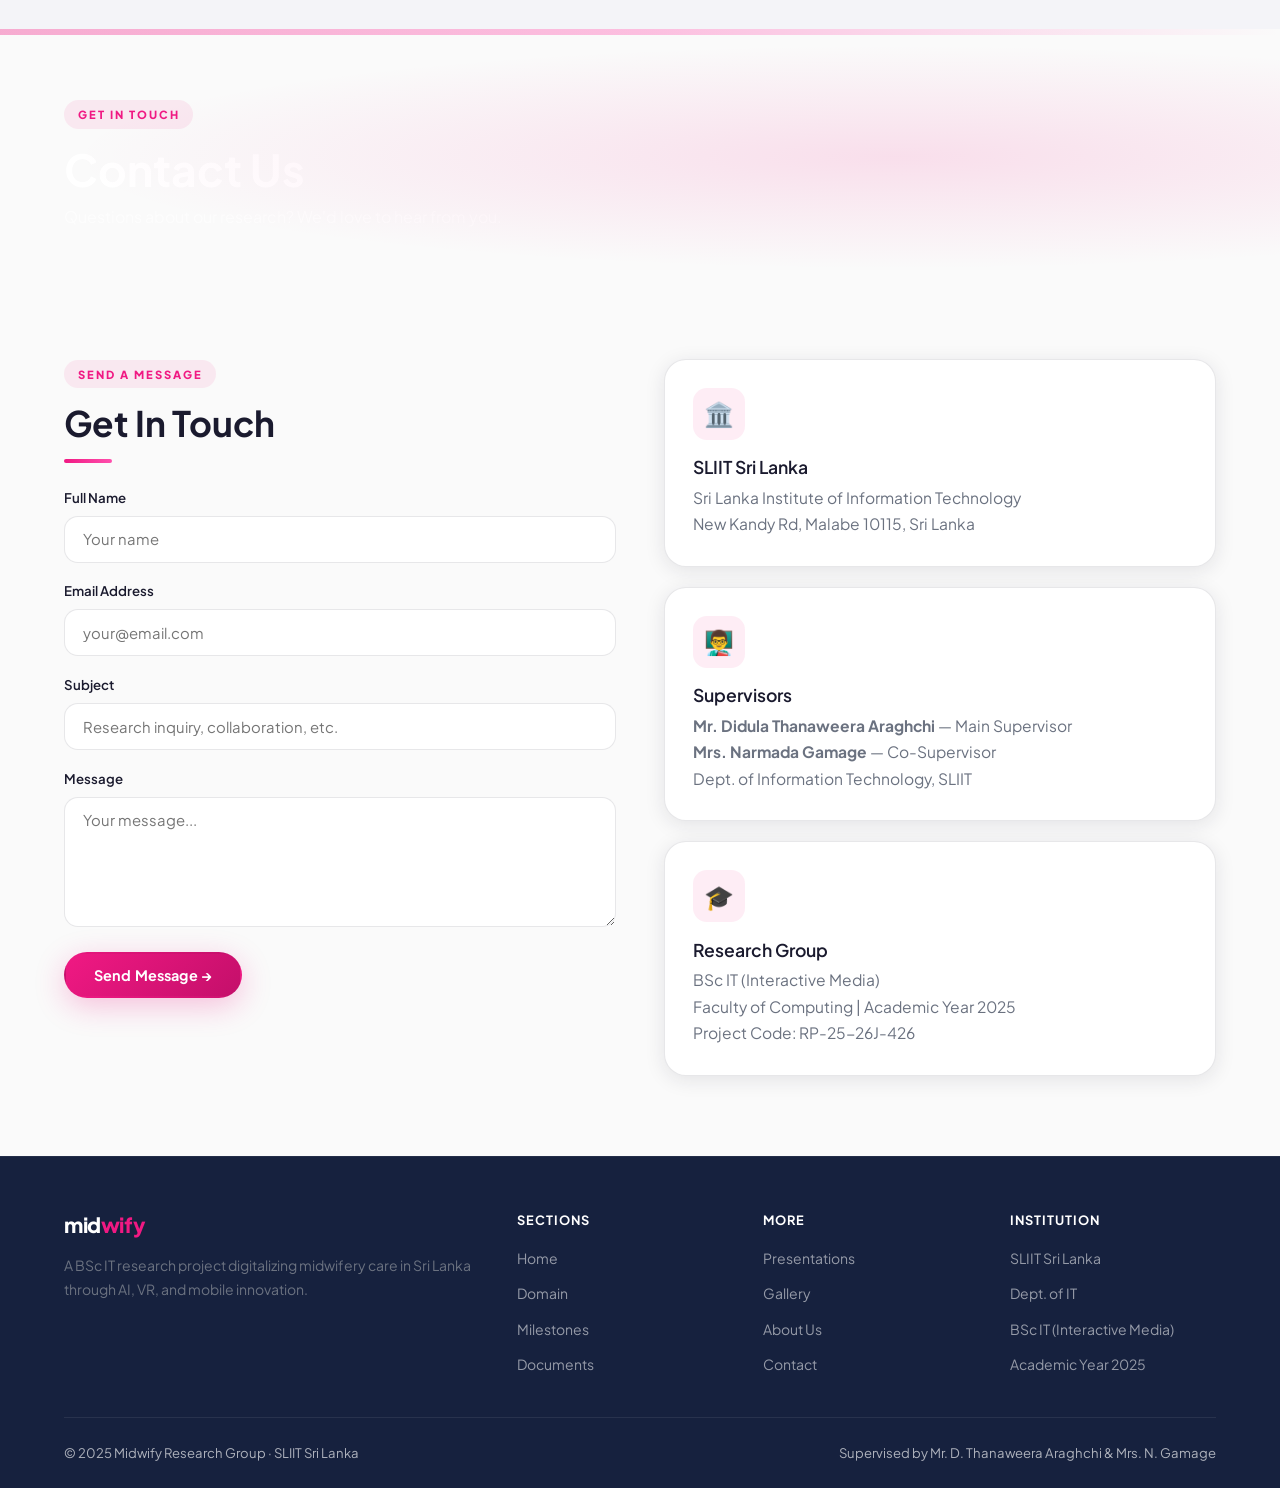
==== commit 419860a0: "Revert "Fix section hero backgrounds: use page-hero class instead of broken section-page-hero" This " ====
--- a/index.html
+++ b/index.html
@@ -409,7 +409,7 @@
   <!-- ══════════════════════════════════════
        § DOMAIN
   ══════════════════════════════════════ -->
-  <div class="page-hero spa-section" id="domain">
+  <div class="section-page-hero spa-section" id="domain">
     <div class="container">
       <span class="section-label" style="color:var(--pink);">Research Domain</span>
       <h2>Domain &amp; Literature Review</h2>
@@ -528,7 +528,7 @@
   <!-- ══════════════════════════════════════
        § MILESTONES
   ══════════════════════════════════════ -->
-  <div class="page-hero spa-section" id="milestones">
+  <div class="section-page-hero spa-section" id="milestones">
     <div class="container">
       <span class="section-label" style="color:var(--pink);">Timeline</span>
       <h2>Research Milestones</h2>
@@ -649,7 +649,7 @@
   <!-- ══════════════════════════════════════
        § DOCUMENTS
   ══════════════════════════════════════ -->
-  <div class="page-hero spa-section" id="documents">
+  <div class="section-page-hero spa-section" id="documents">
     <div class="container">
       <span class="section-label" style="color:var(--pink);">Downloads</span>
       <h2>Research Documents</h2>
@@ -773,7 +773,7 @@
   <!-- ══════════════════════════════════════
        § PRESENTATIONS
   ══════════════════════════════════════ -->
-  <div class="page-hero spa-section" id="presentations">
+  <div class="section-page-hero spa-section" id="presentations">
     <div class="container">
       <span class="section-label" style="color:var(--pink);">Presentations</span>
       <h2>Research Presentations</h2>
@@ -826,7 +826,7 @@
   <!-- ══════════════════════════════════════
        § GALLERY
   ══════════════════════════════════════ -->
-  <div class="page-hero spa-section" id="gallery">
+  <div class="section-page-hero spa-section" id="gallery">
     <div class="container">
       <span class="section-label" style="color:var(--pink);">Fieldwork</span>
       <h2>Research Evidence &amp; Gallery</h2>
@@ -898,7 +898,7 @@
   <!-- ══════════════════════════════════════
        § ABOUT
   ══════════════════════════════════════ -->
-  <div class="page-hero spa-section" id="about">
+  <div class="section-page-hero spa-section" id="about">
     <div class="container">
       <span class="section-label" style="color:var(--pink);">The Team</span>
       <h2>Meet the Team</h2>
@@ -996,7 +996,7 @@
   <!-- ══════════════════════════════════════
        § CONTACT
   ══════════════════════════════════════ -->
-  <div class="page-hero spa-section" id="contact">
+  <div class="section-page-hero spa-section" id="contact">
     <div class="container">
       <span class="section-label" style="color:var(--pink);">Get In Touch</span>
       <h2>Contact Us</h2>
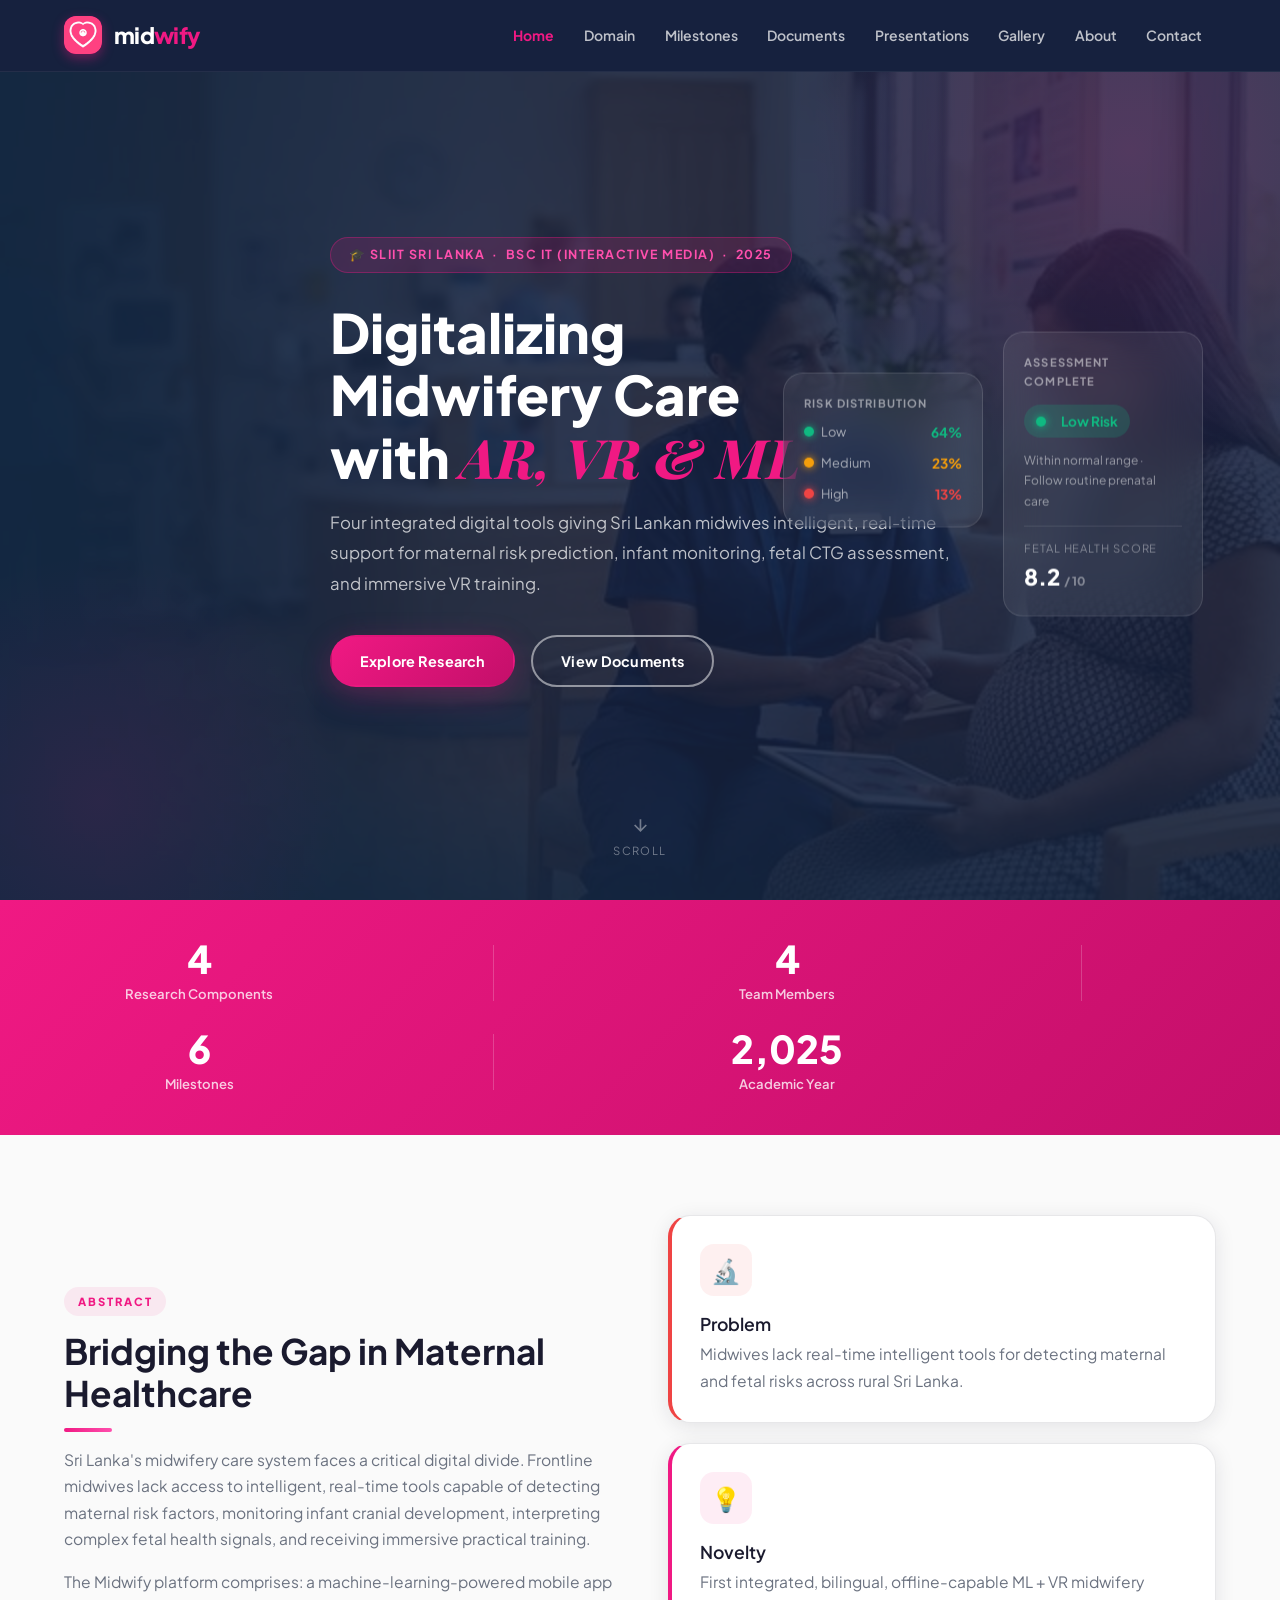
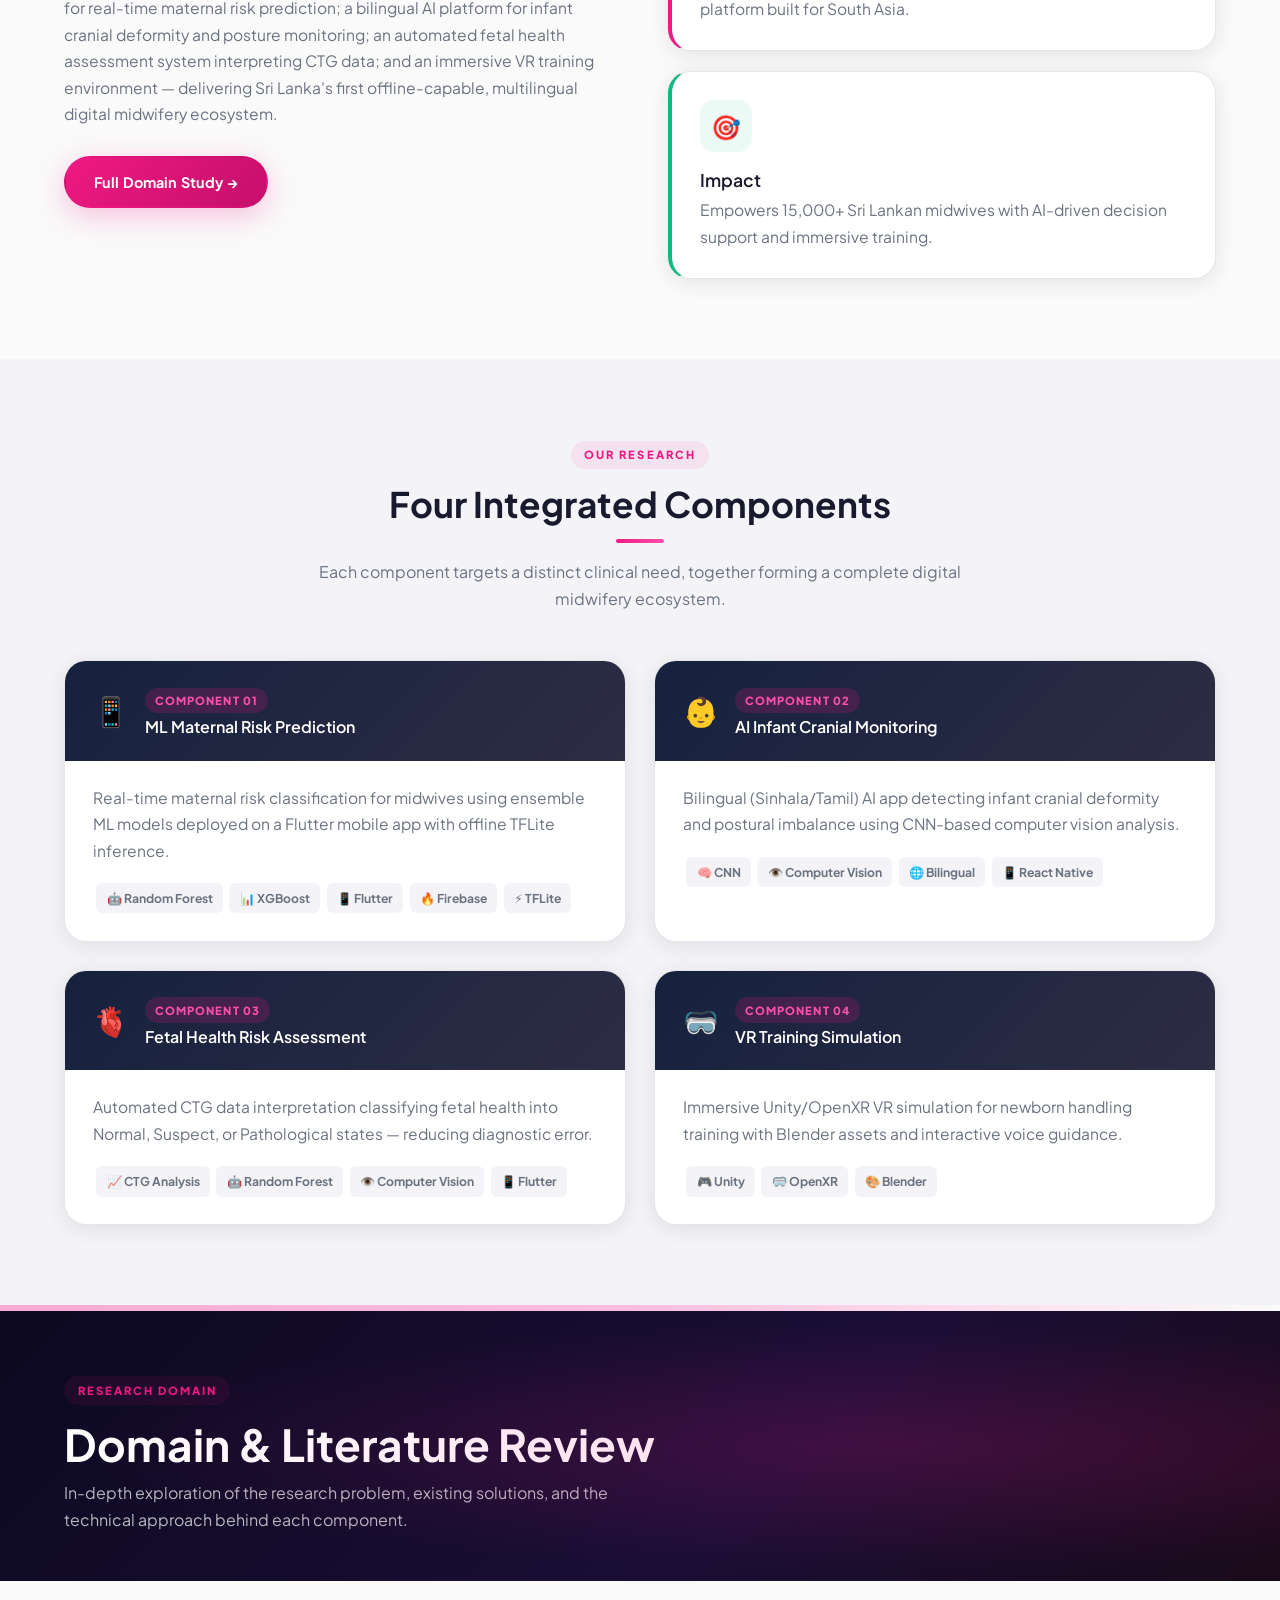
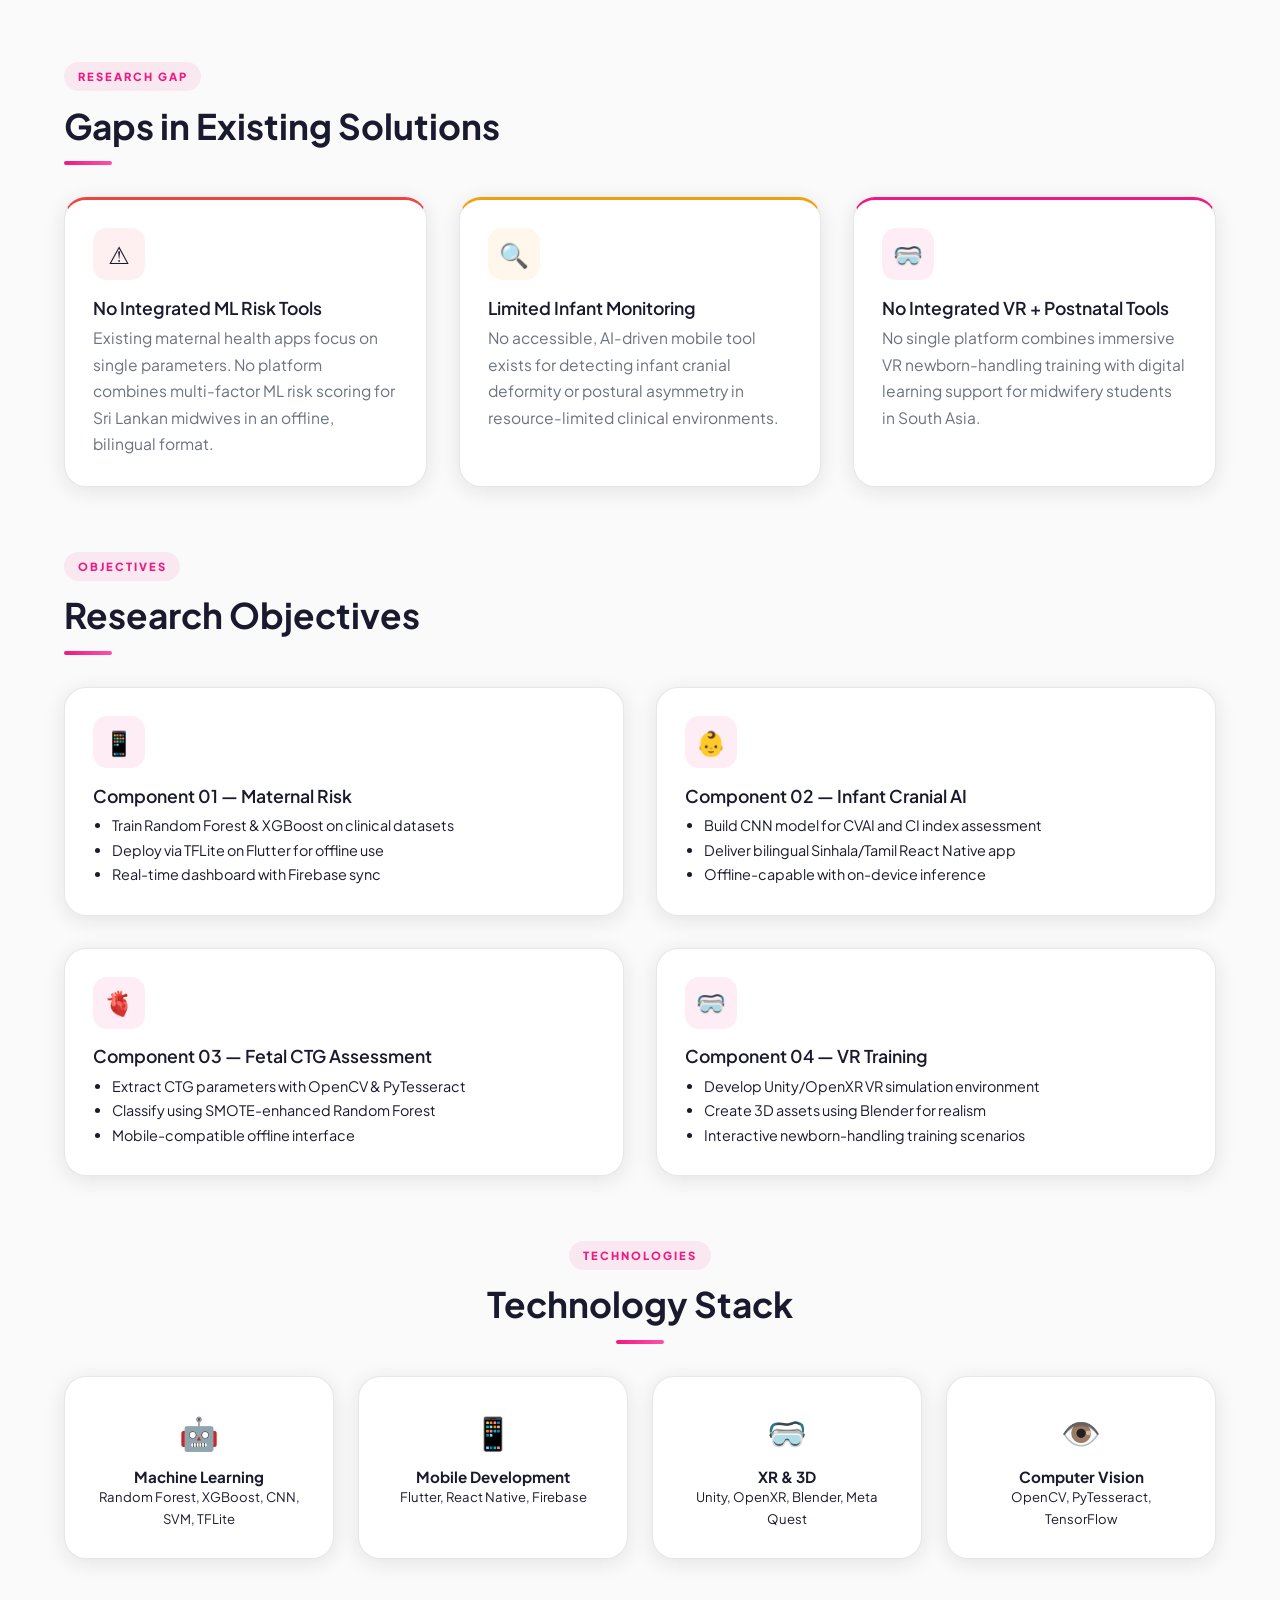
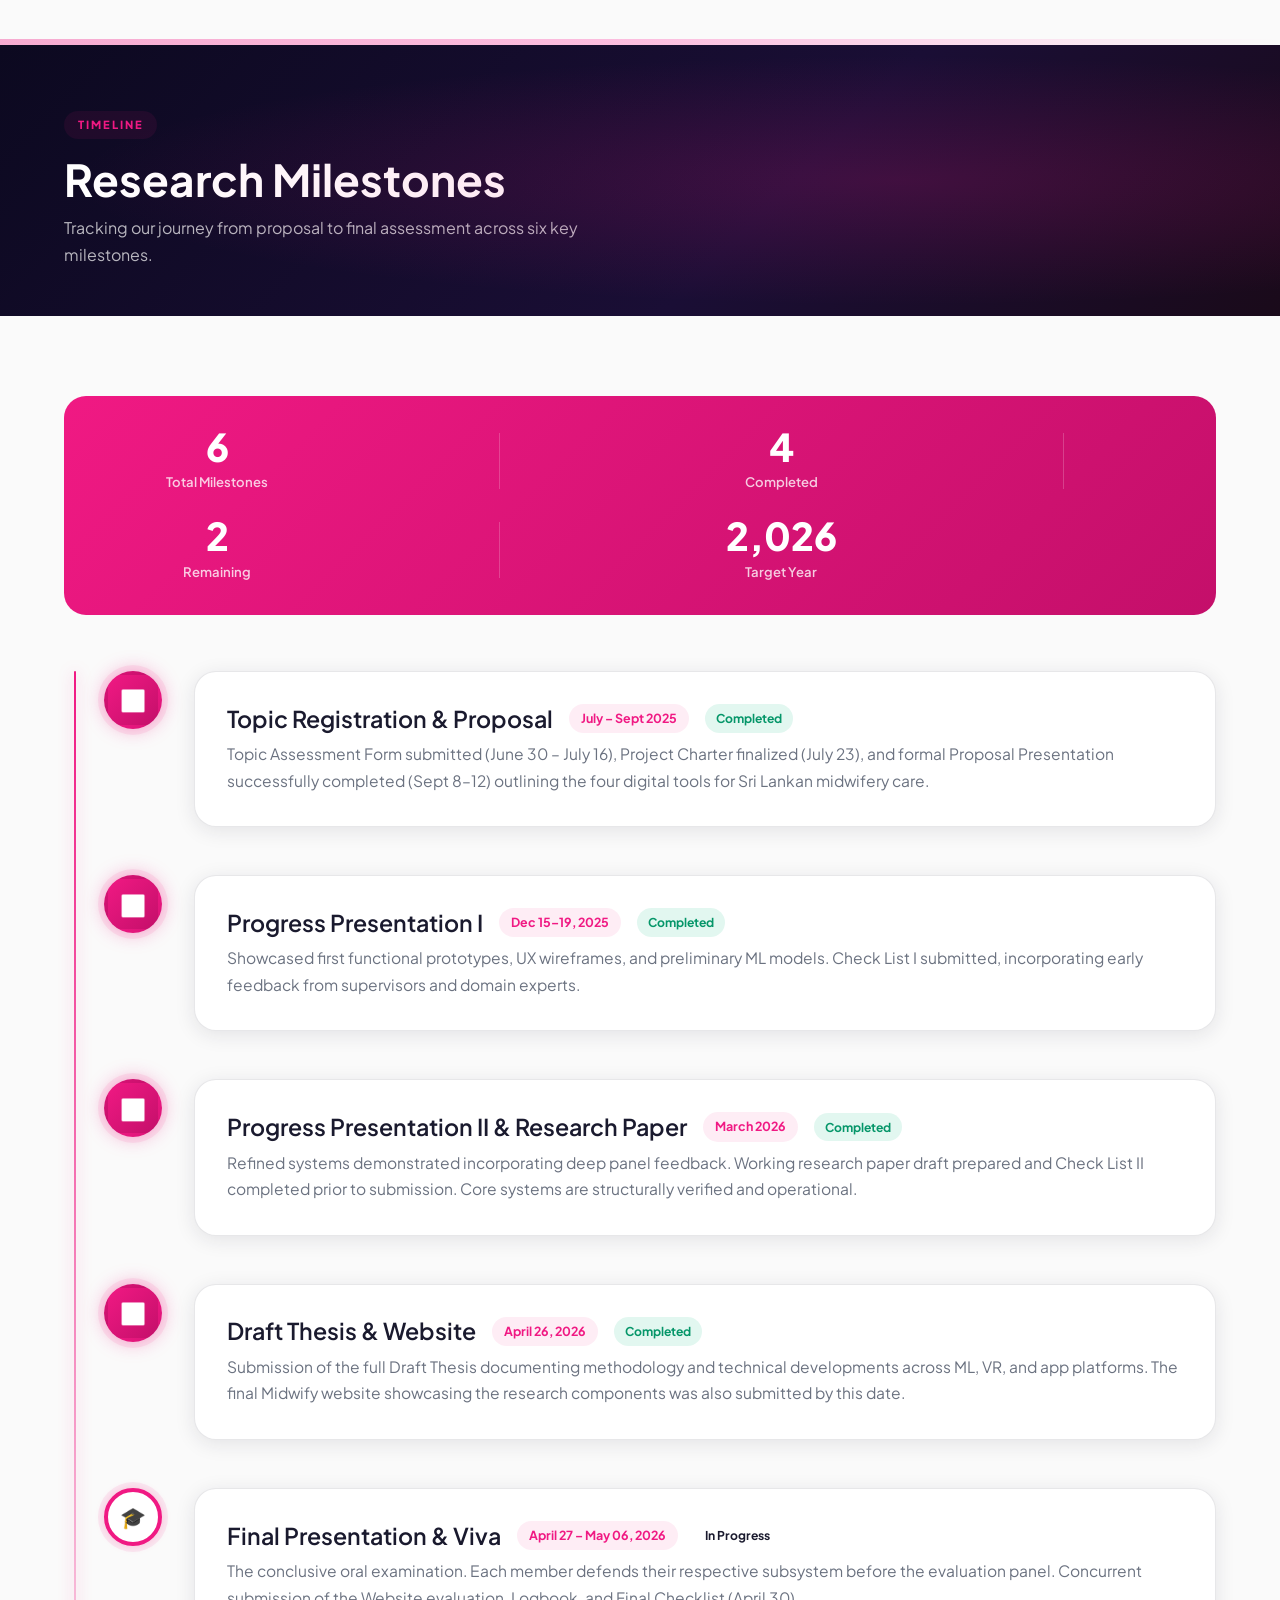
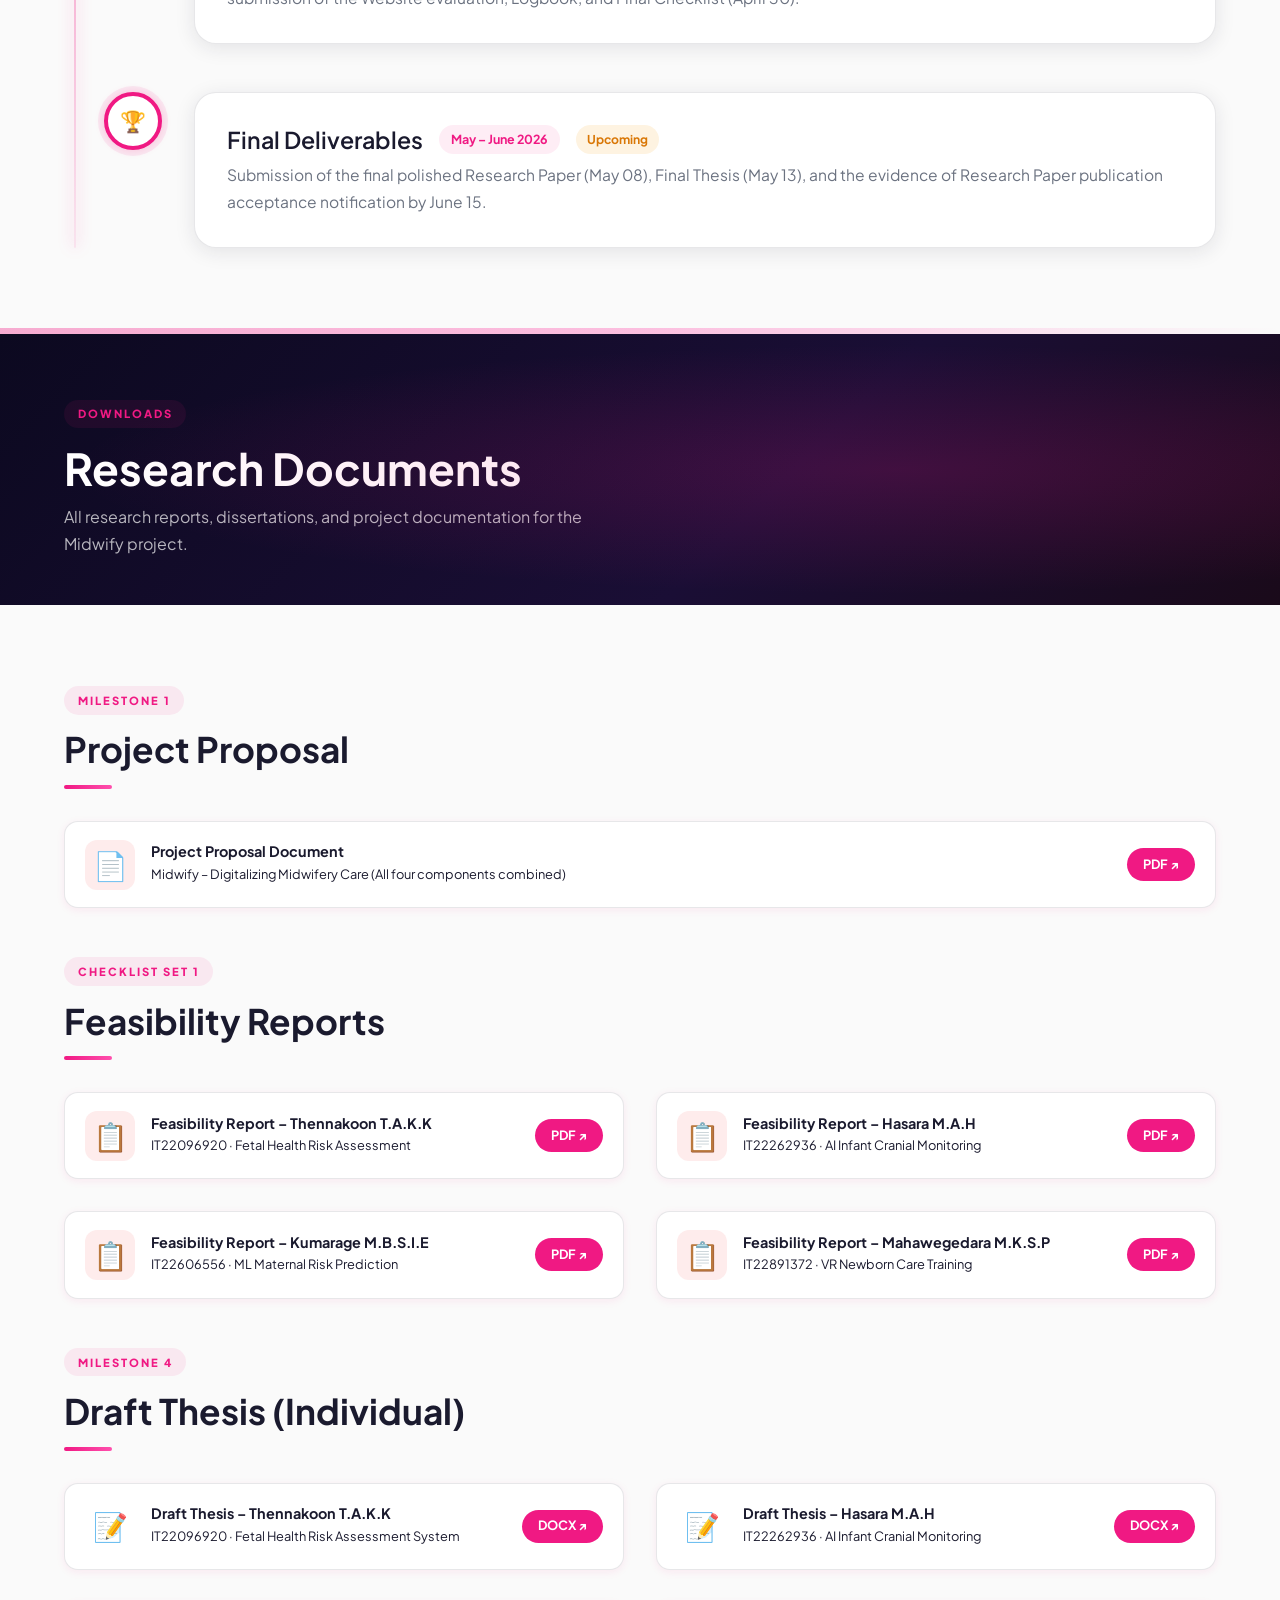
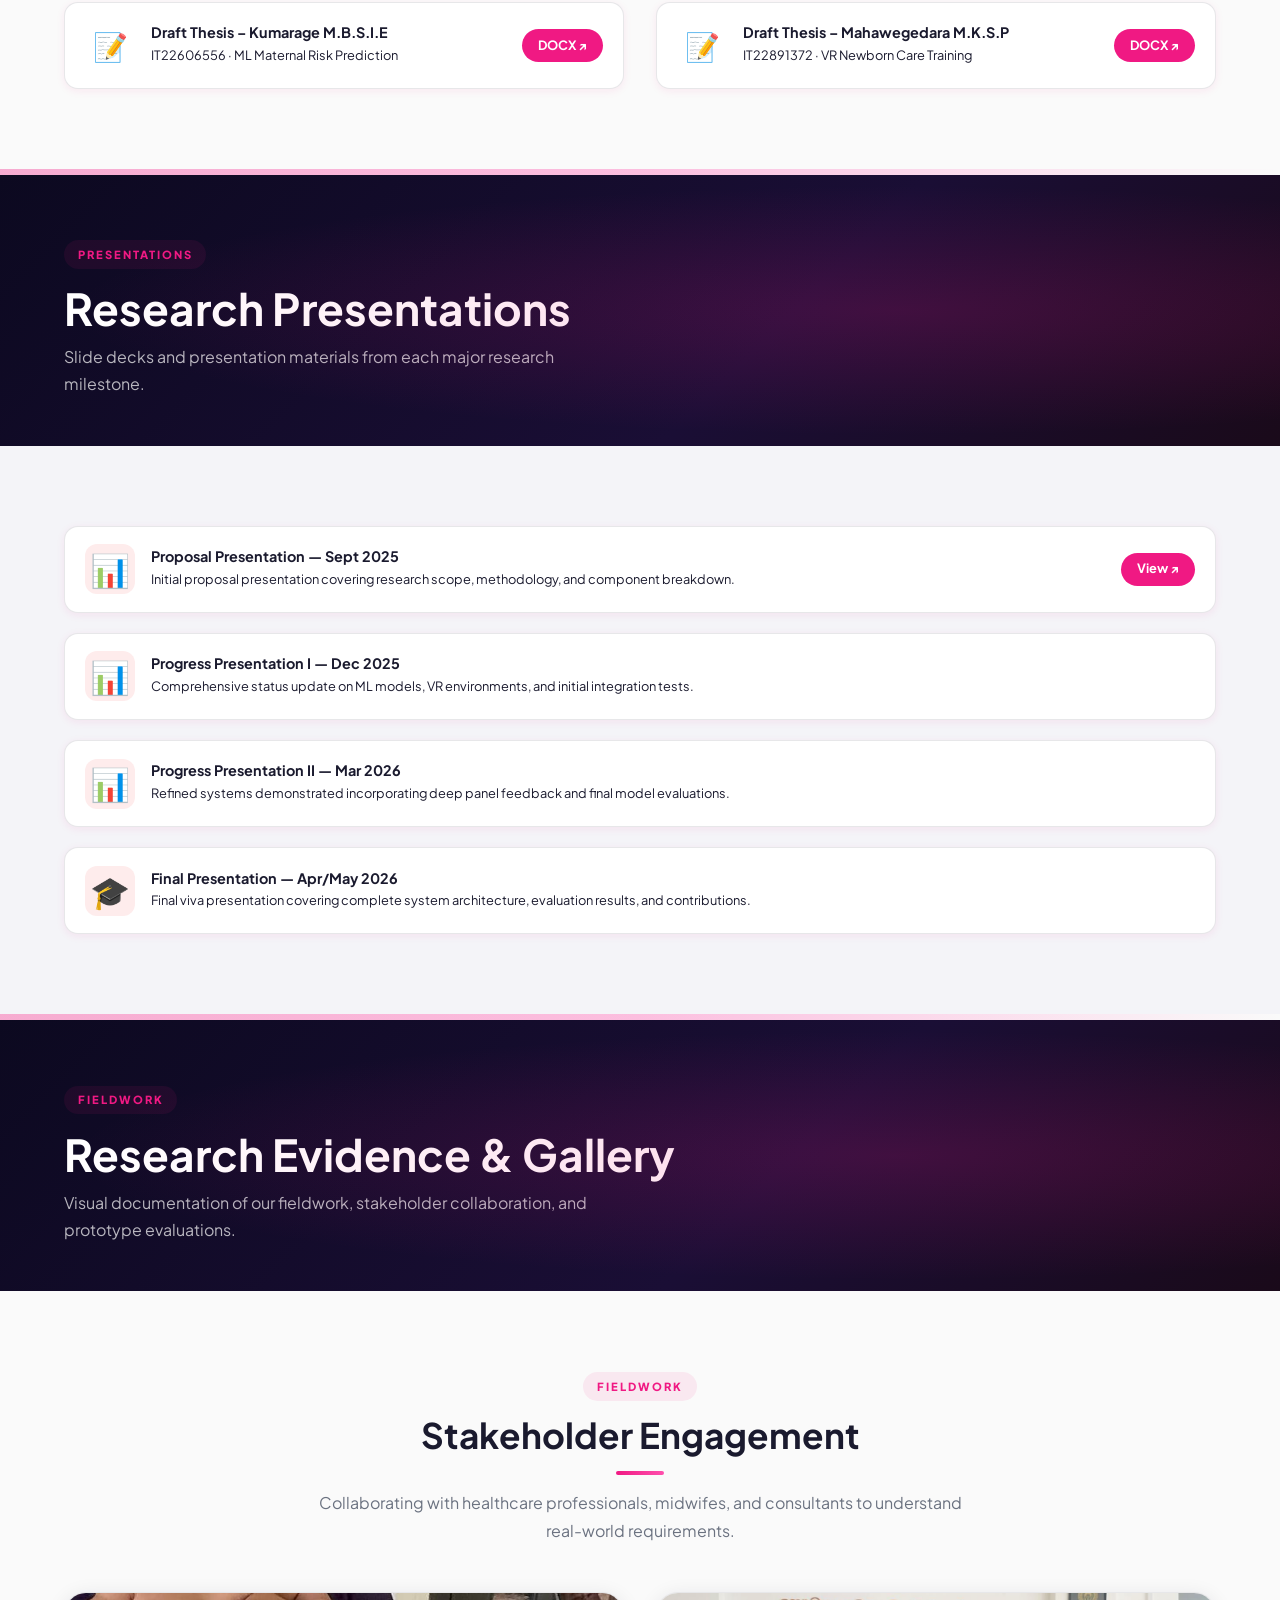
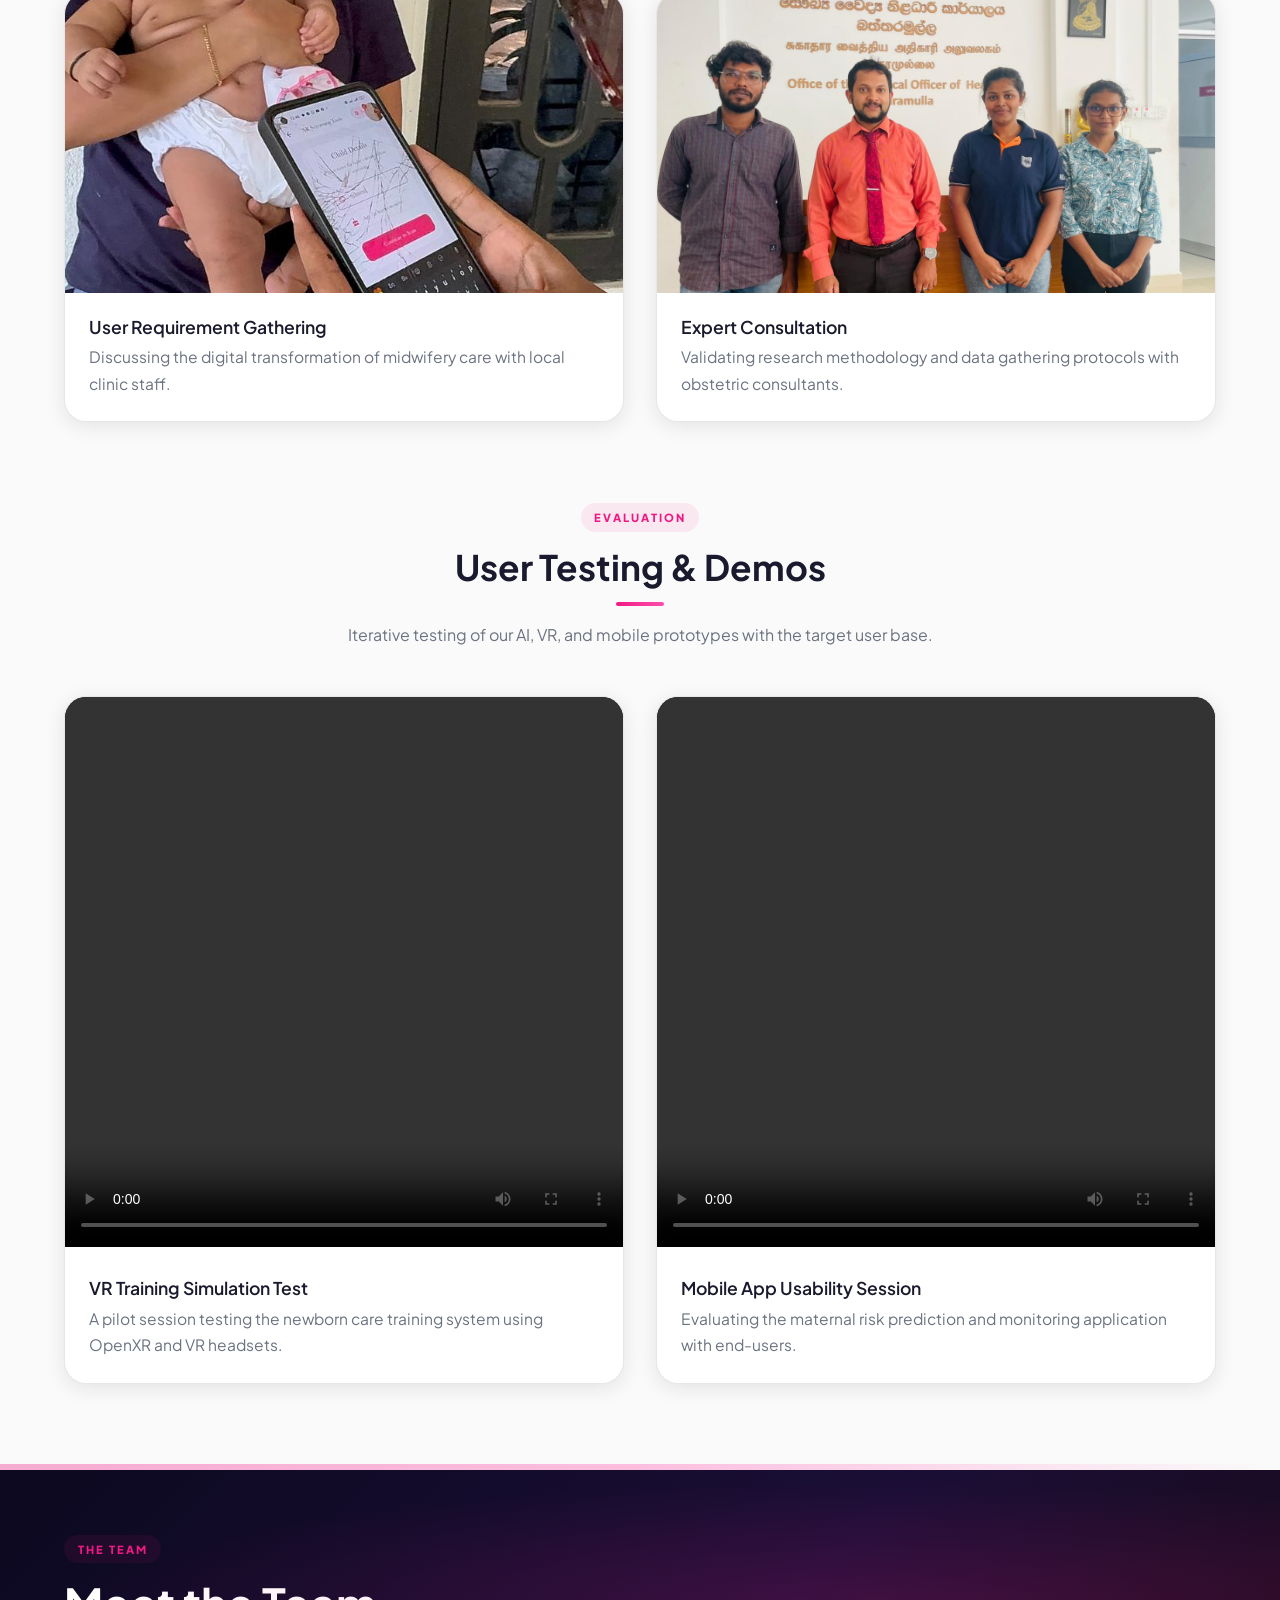
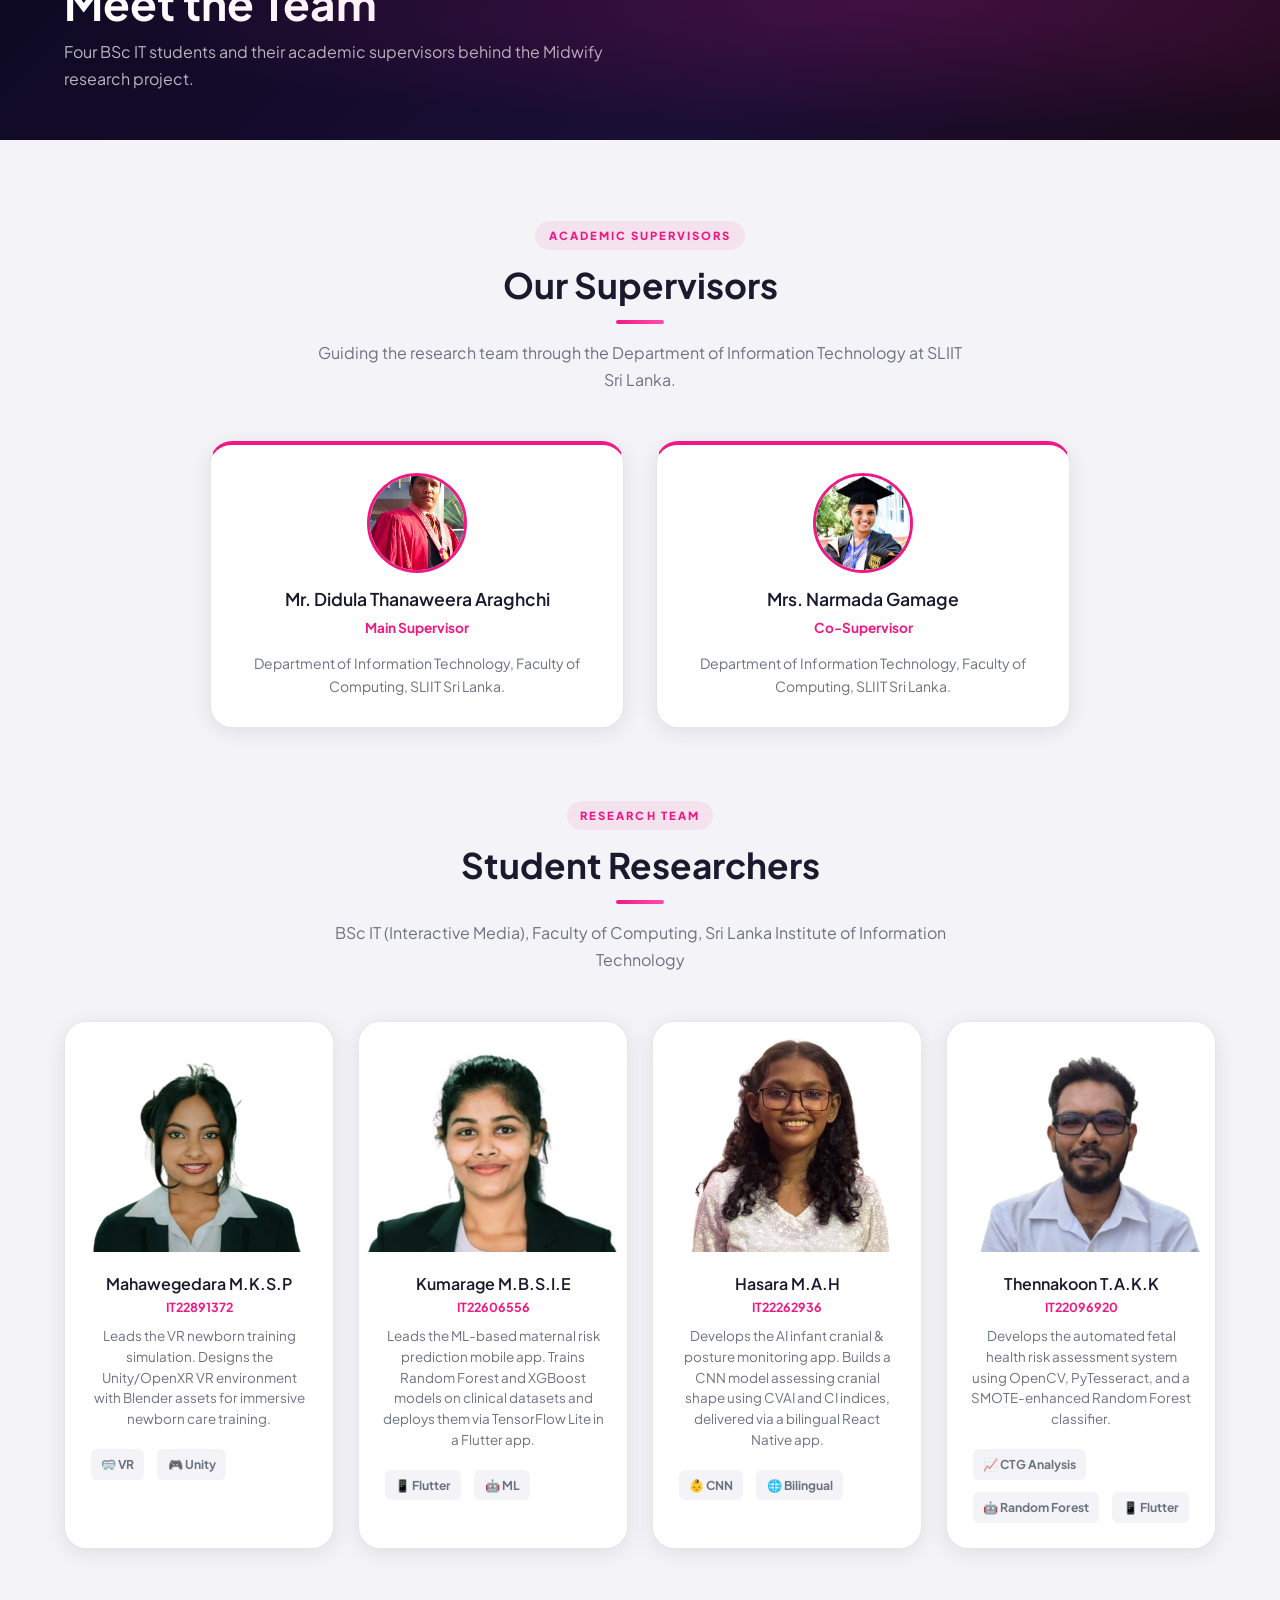
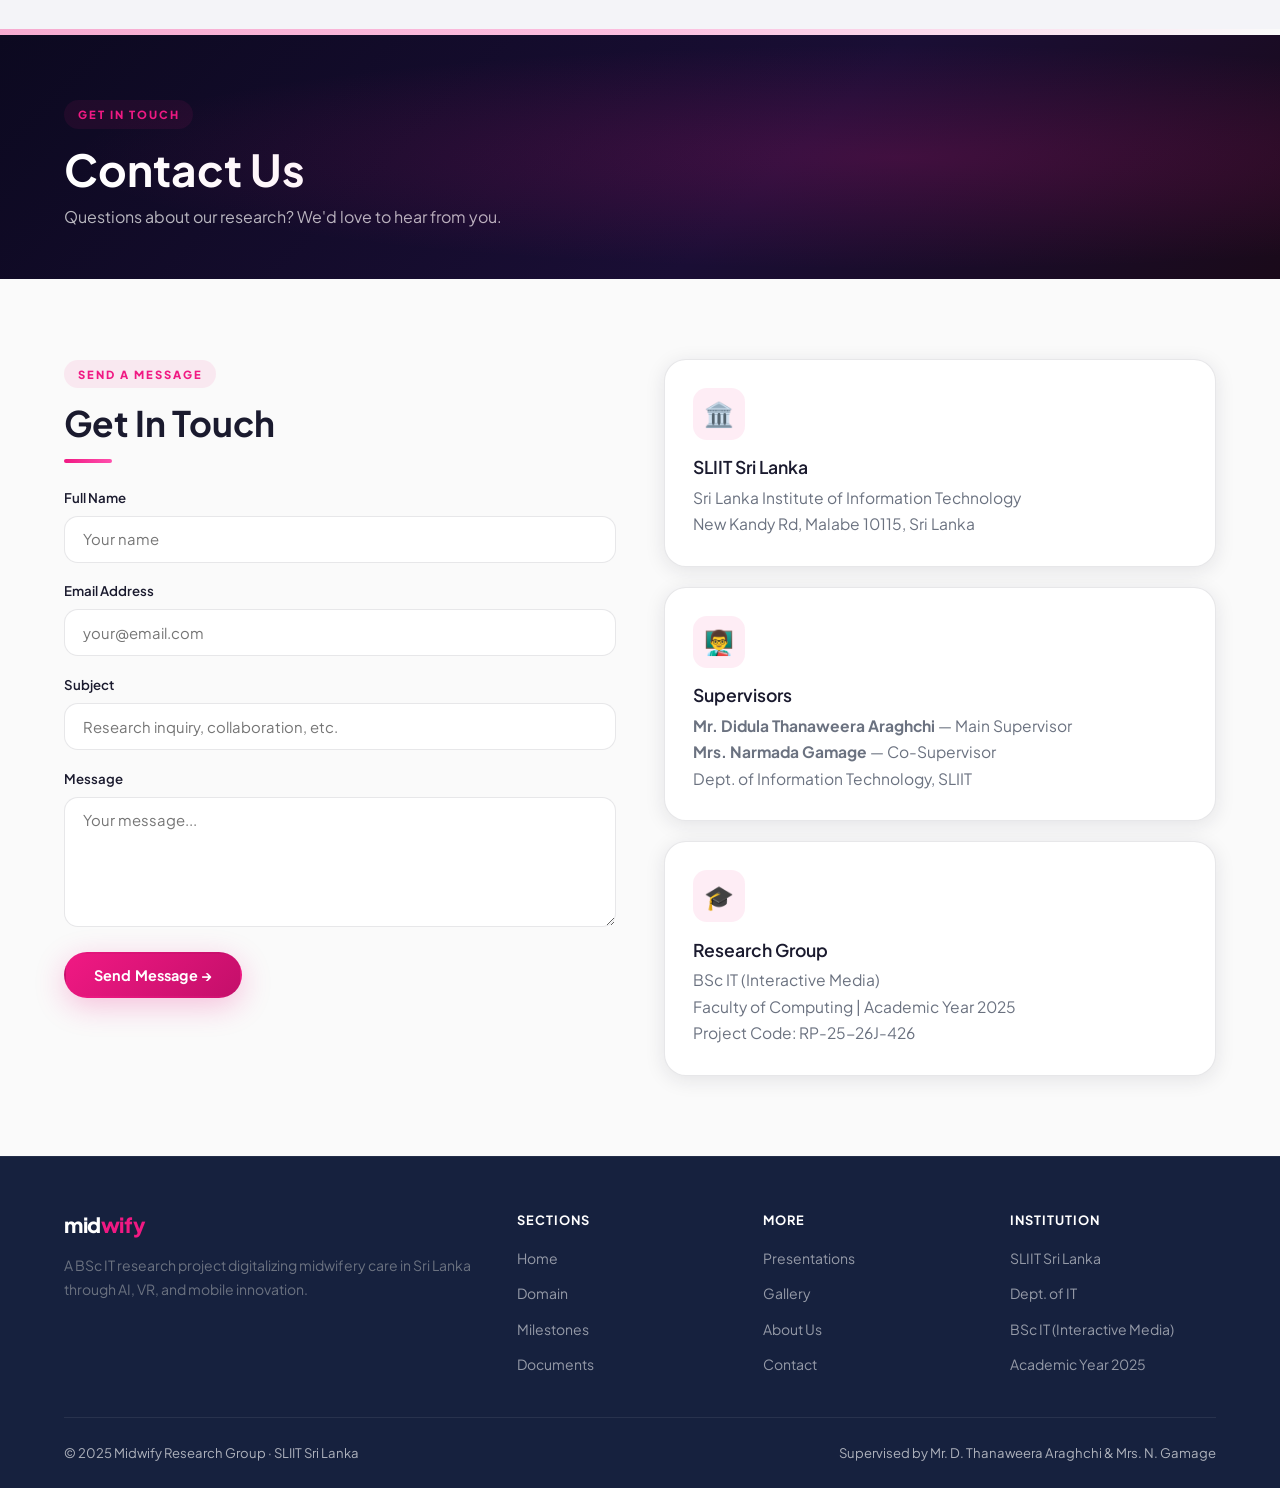
==== commit e8bf6495: "Fix section hero: hardcoded dark nav colors instead of undefined CSS vars" ====
--- a/index.html
+++ b/index.html
@@ -36,7 +36,7 @@
 
     /* ── Page hero for inner sections ── */
     .section-page-hero {
-      background: linear-gradient(135deg, var(--dark-1) 0%, var(--dark-2) 60%, #1a0a1a 100%);
+      background: linear-gradient(135deg, #0c0920 0%, #1a0e35 60%, #1a0a1a 100%);
       padding: 4rem 0 3rem;
       position: relative;
       overflow: hidden;
@@ -46,18 +46,18 @@
       content: '';
       position: absolute;
       inset: 0;
-      background: radial-gradient(ellipse at 70% 50%, rgba(240, 25, 131, 0.12) 0%, transparent 65%);
+      background: radial-gradient(ellipse at 70% 50%, rgba(240, 25, 131, 0.18) 0%, transparent 65%);
       pointer-events: none;
     }
 
     .section-page-hero h2 {
-      color: white;
+      color: #ffffff;
       font-size: clamp(1.75rem, 4vw, 2.75rem);
       margin-bottom: 0.5rem;
     }
 
     .section-page-hero p {
-      color: rgba(255, 255, 255, 0.65);
+      color: rgba(255, 255, 255, 0.7);
       font-size: 1rem;
       max-width: 560px;
     }
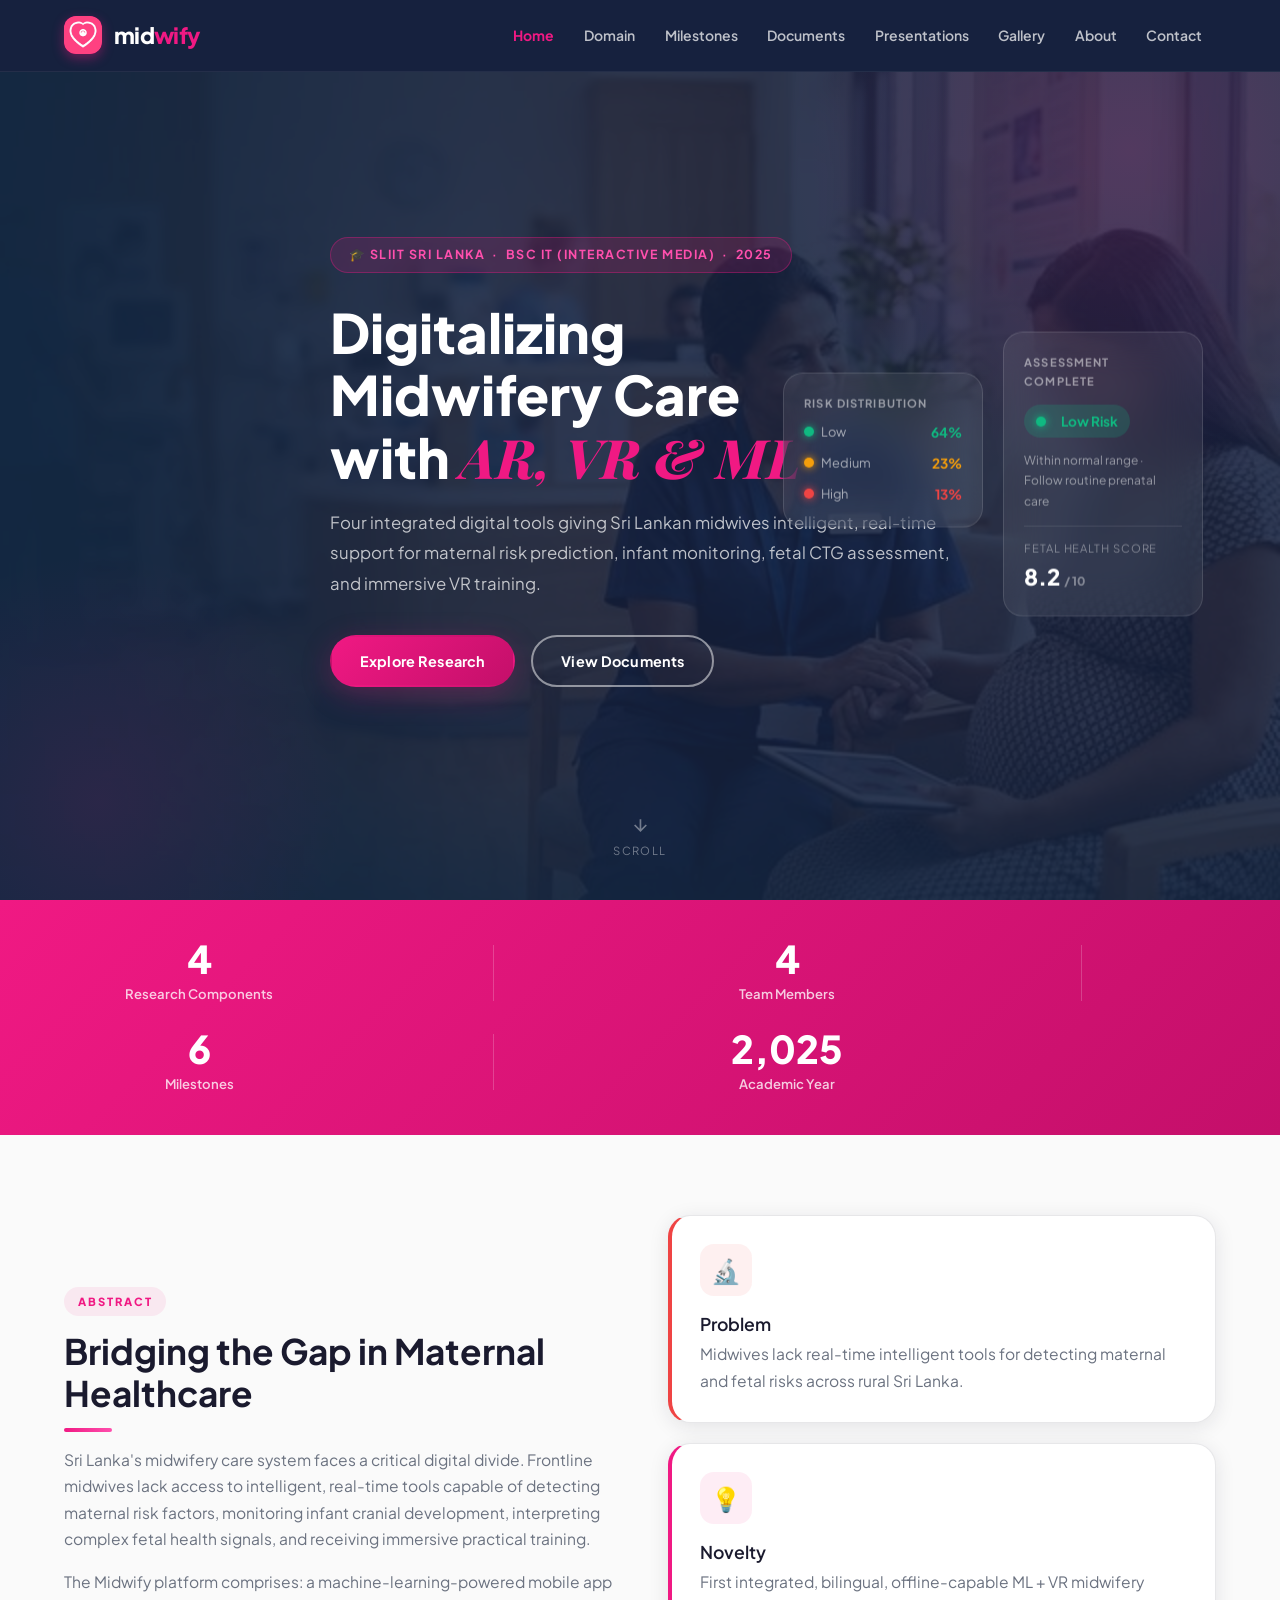
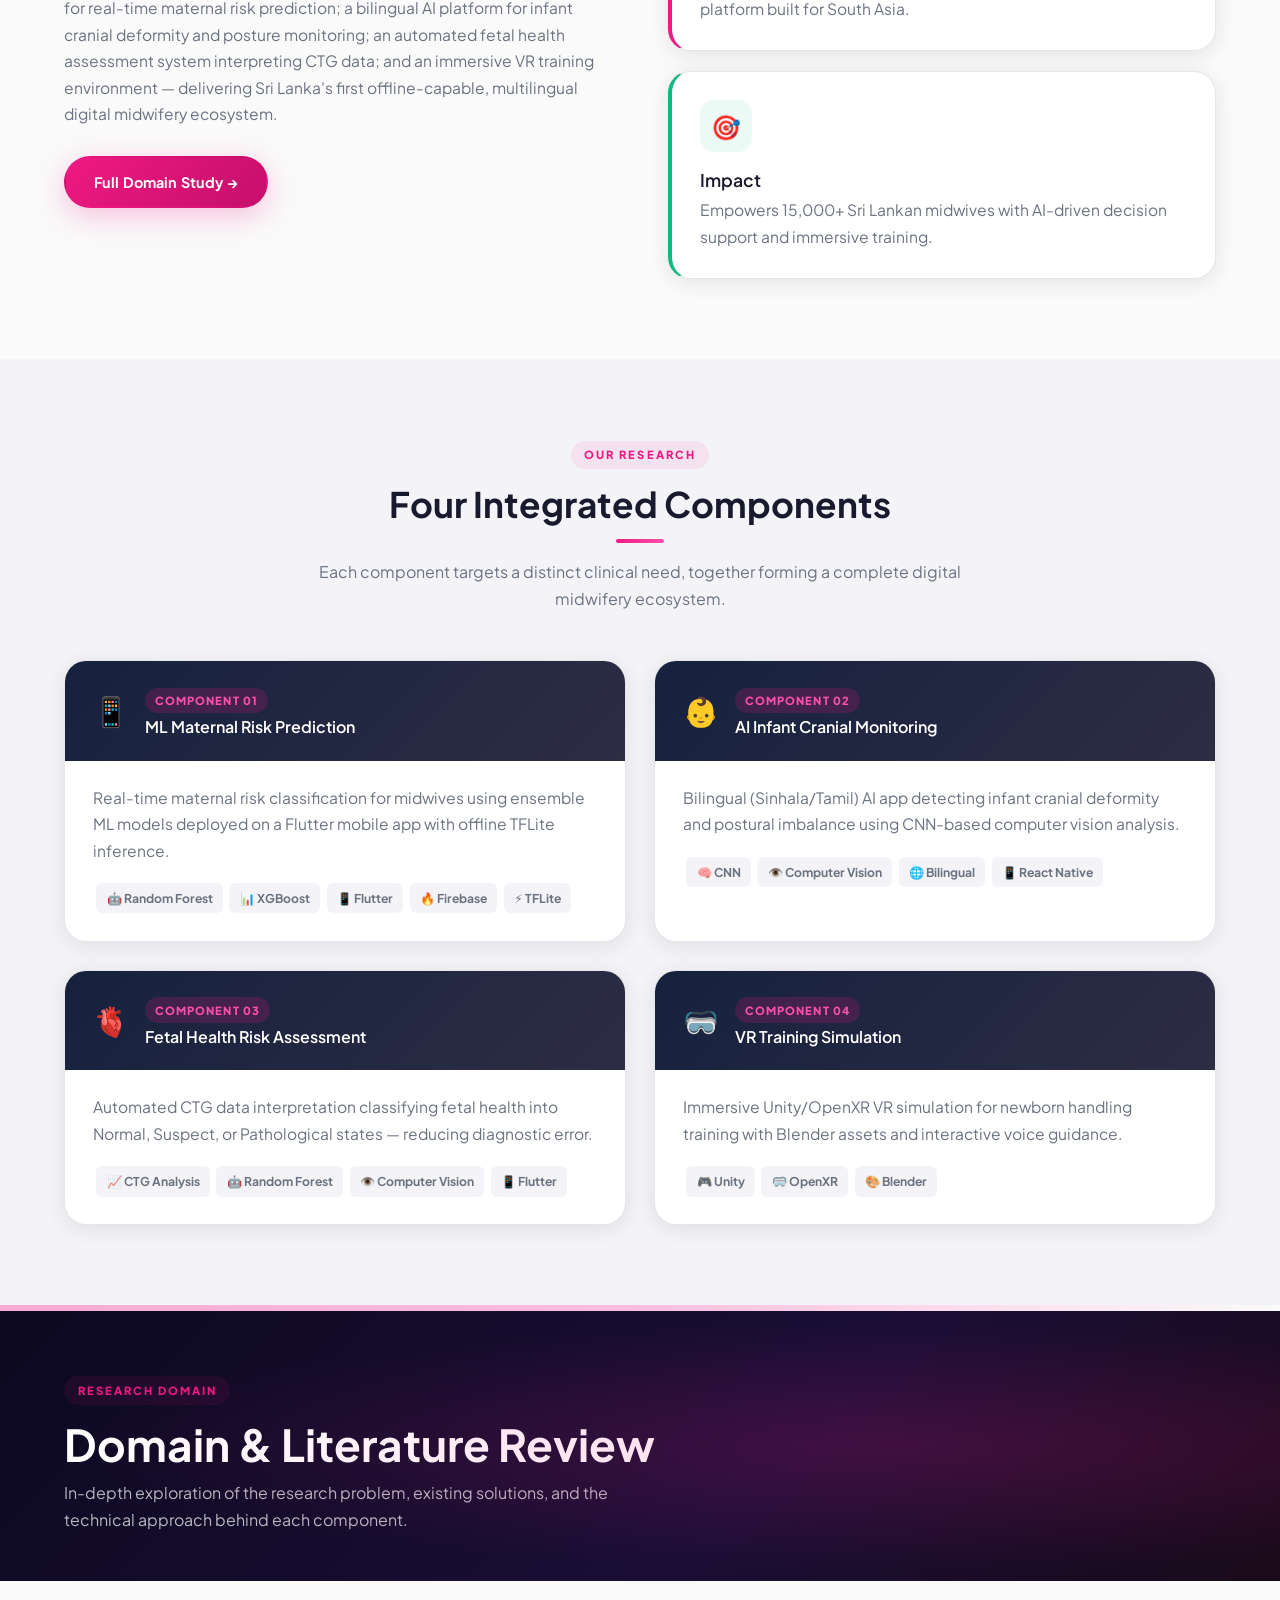
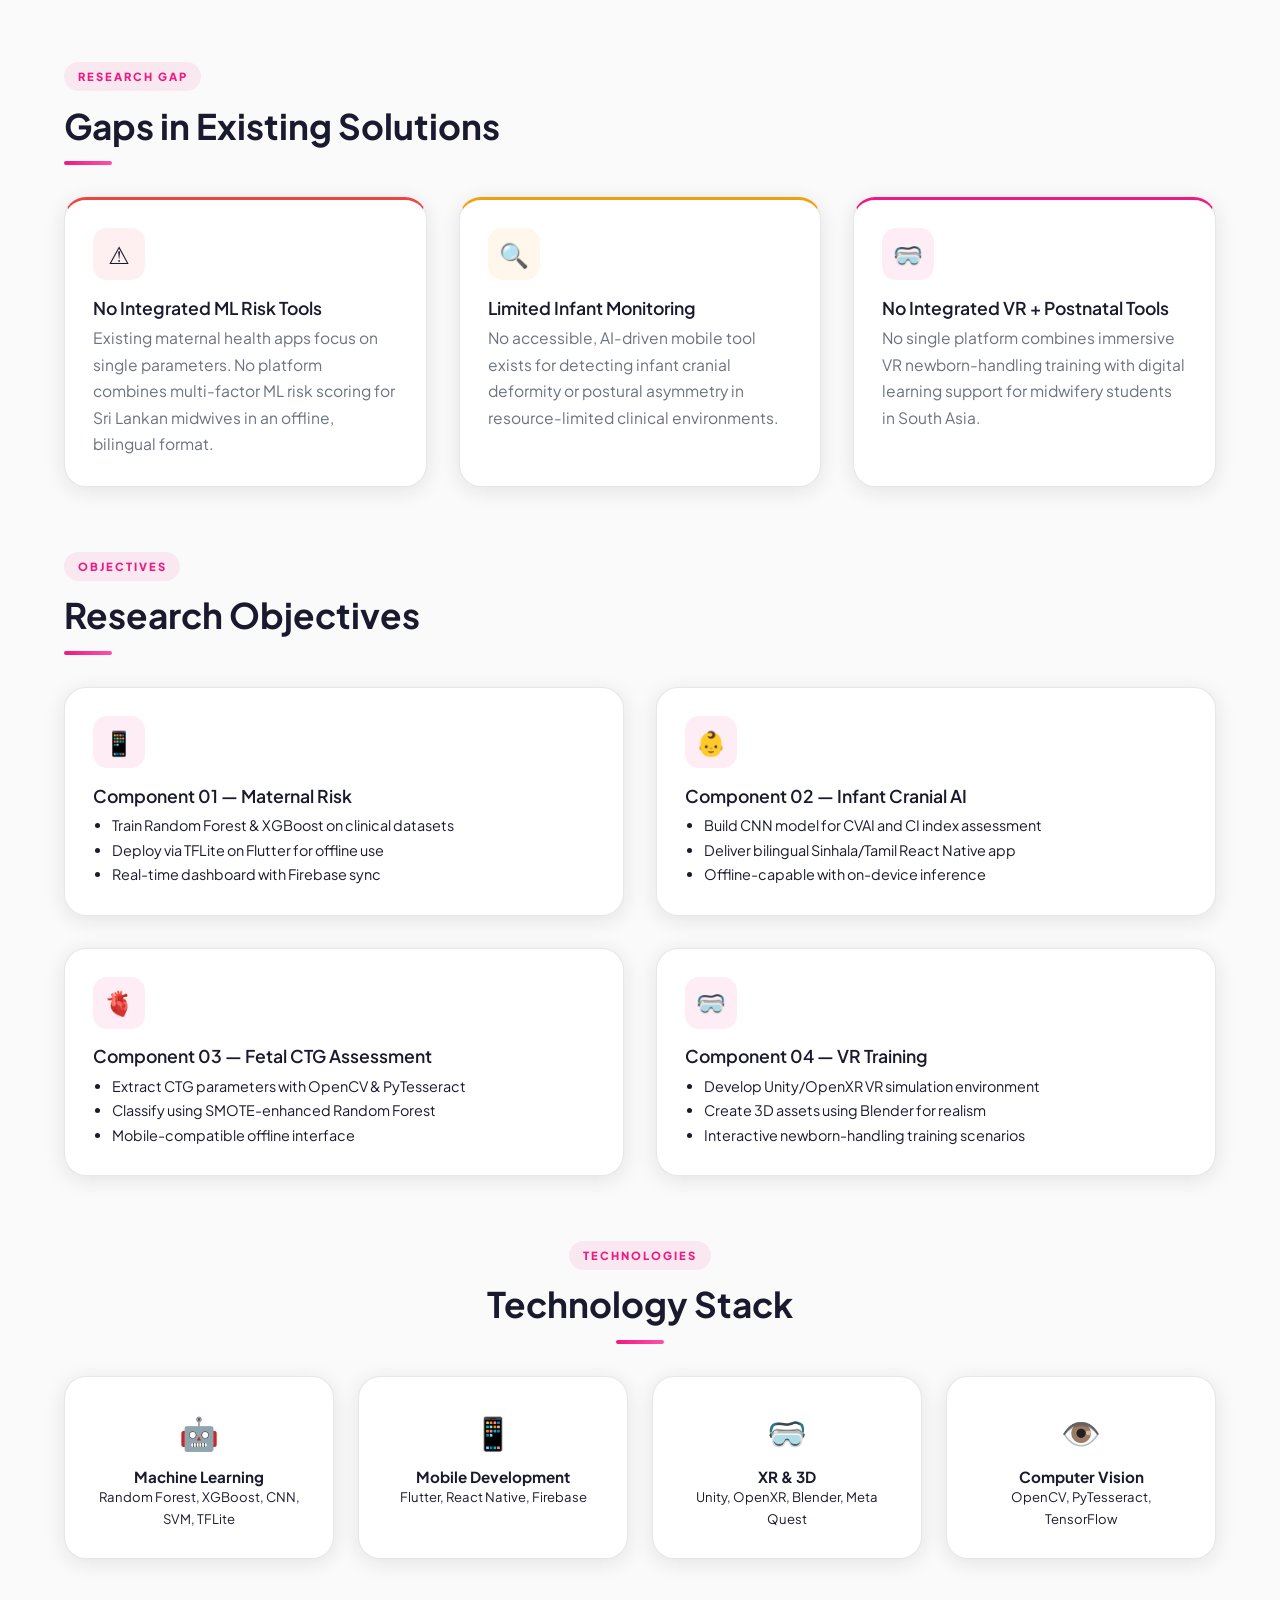
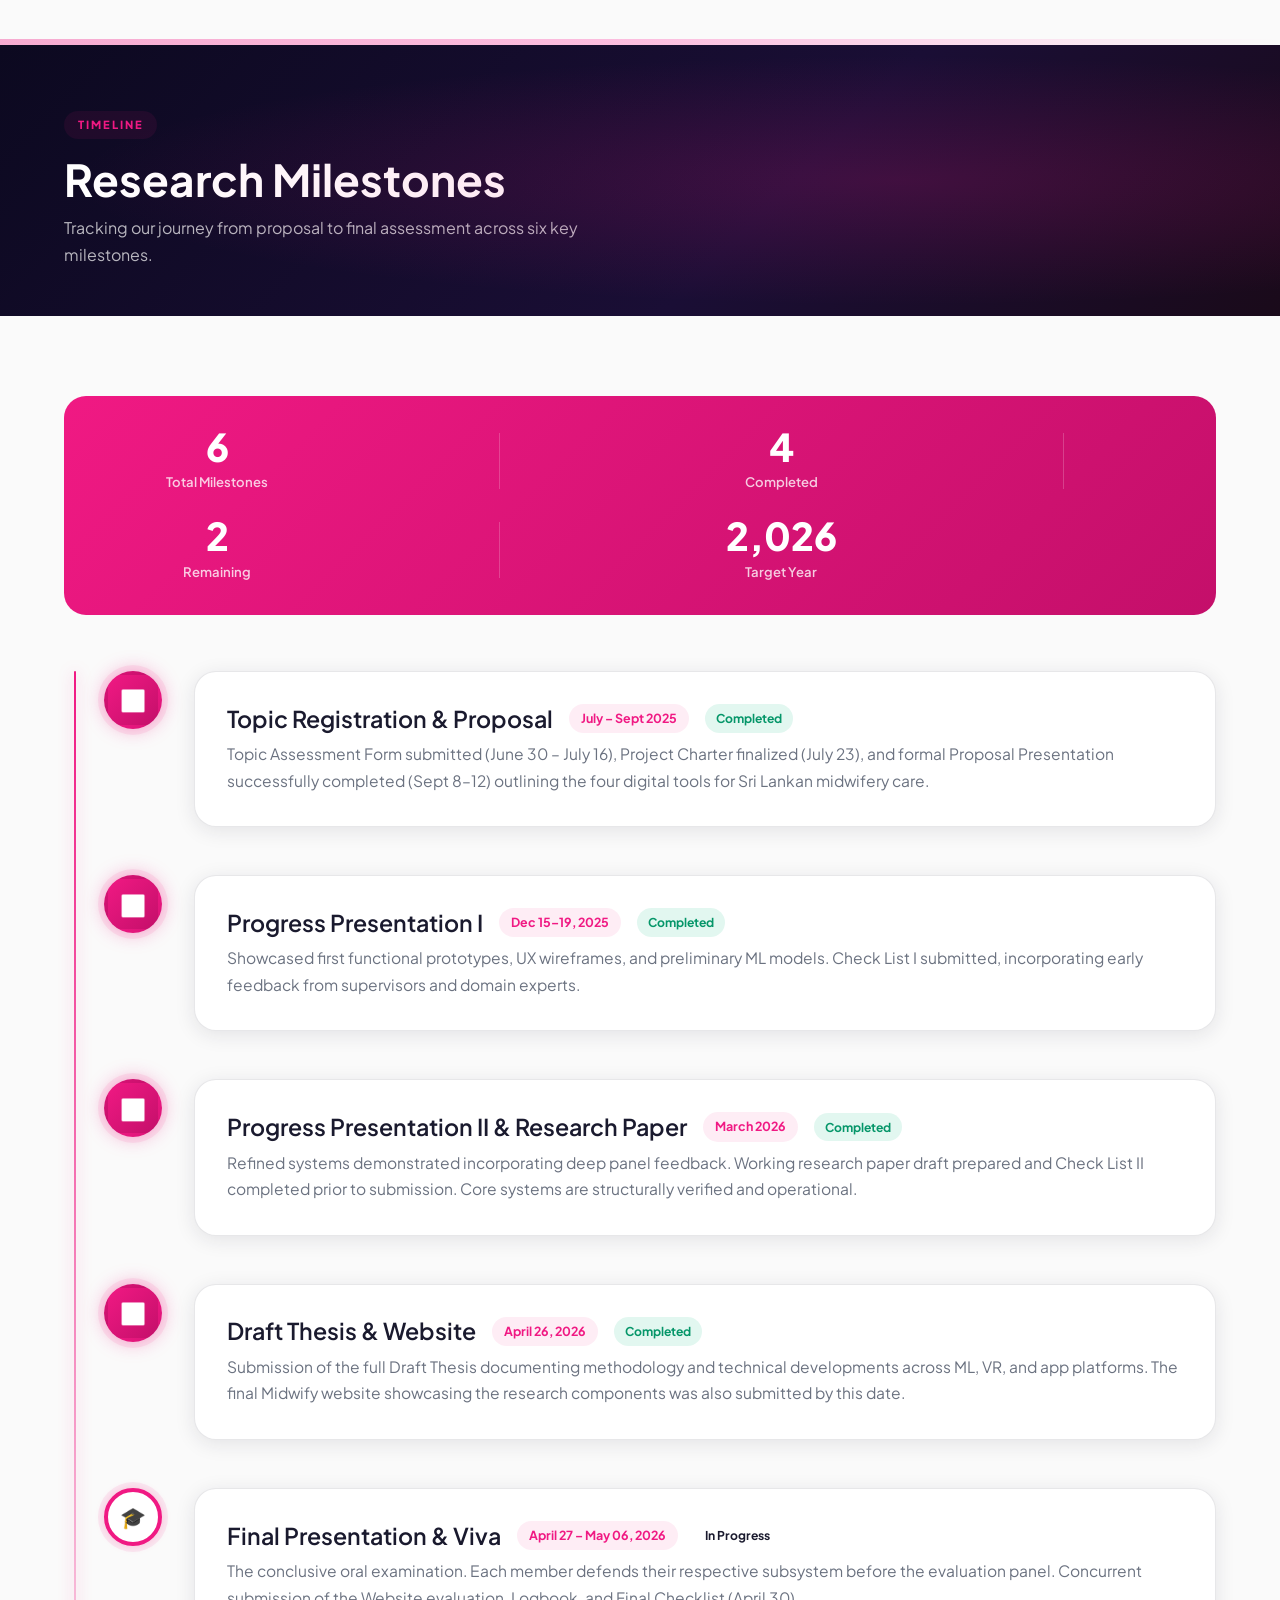
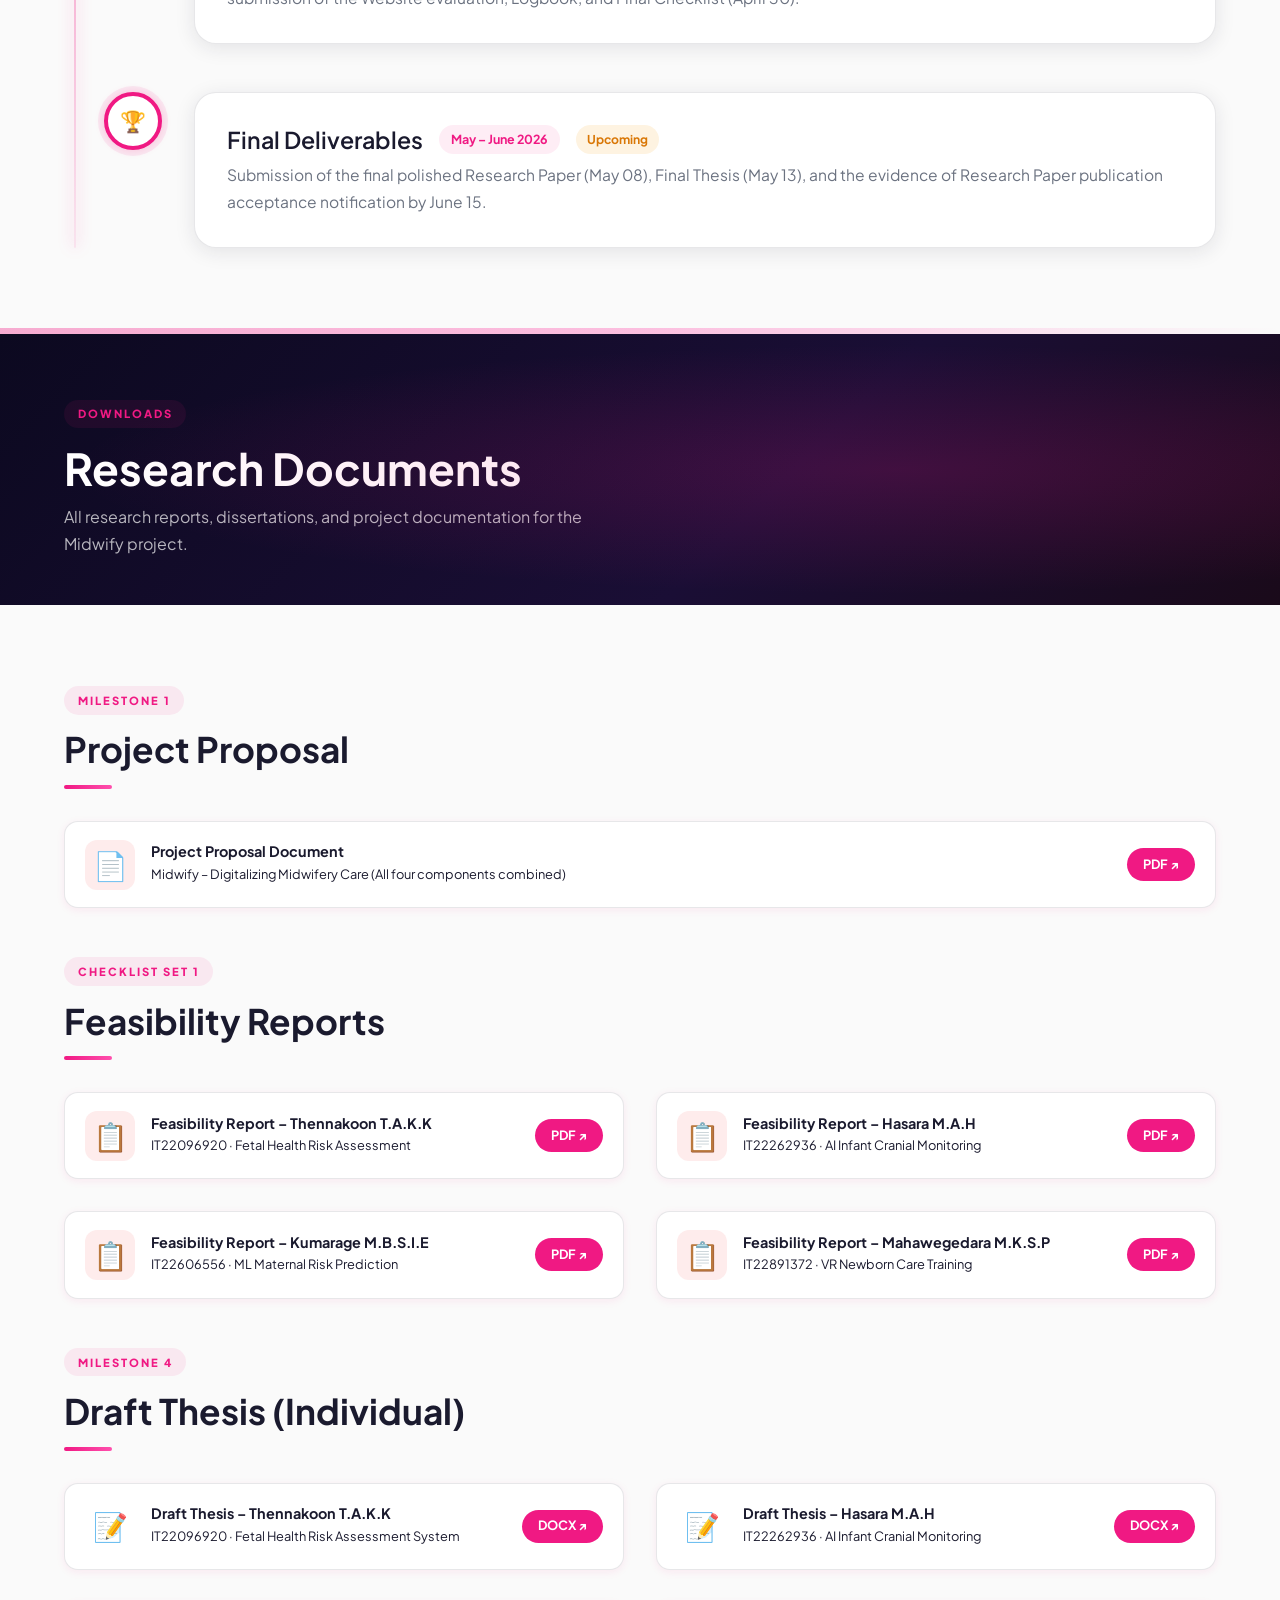
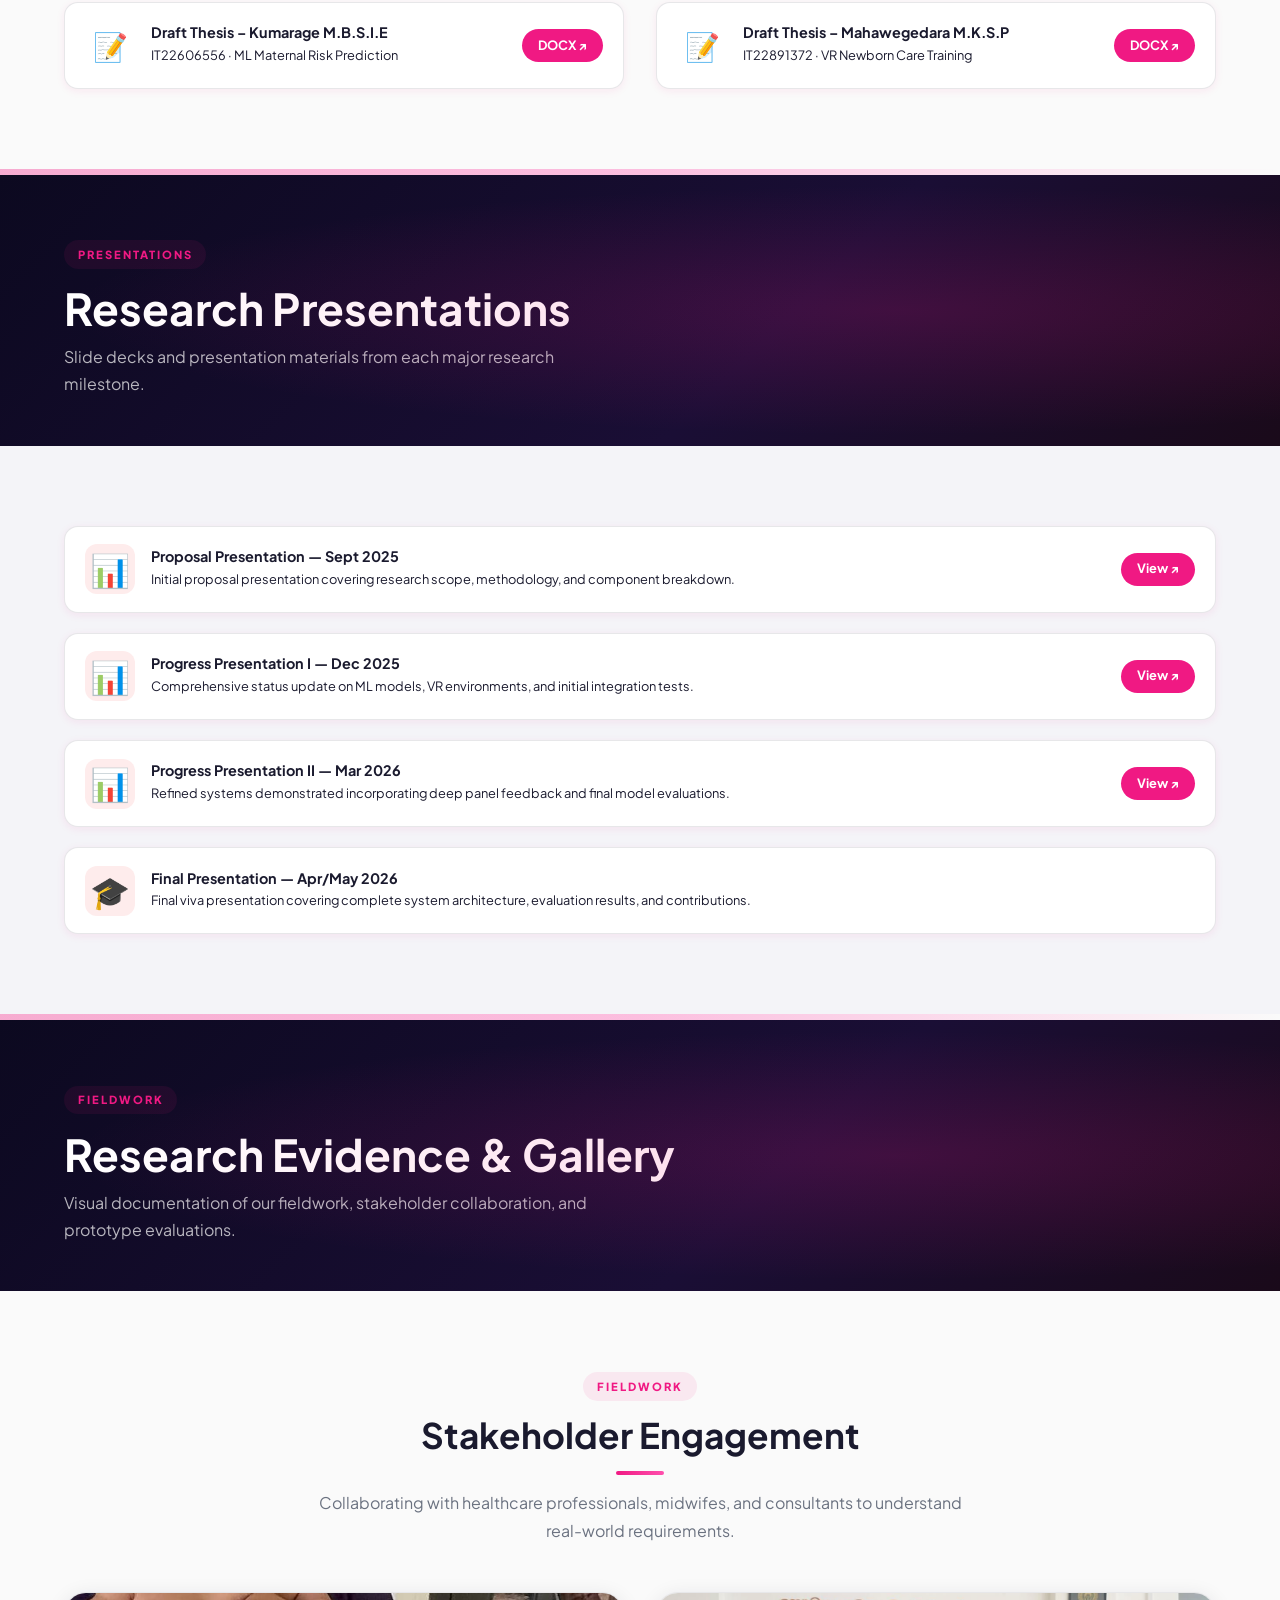
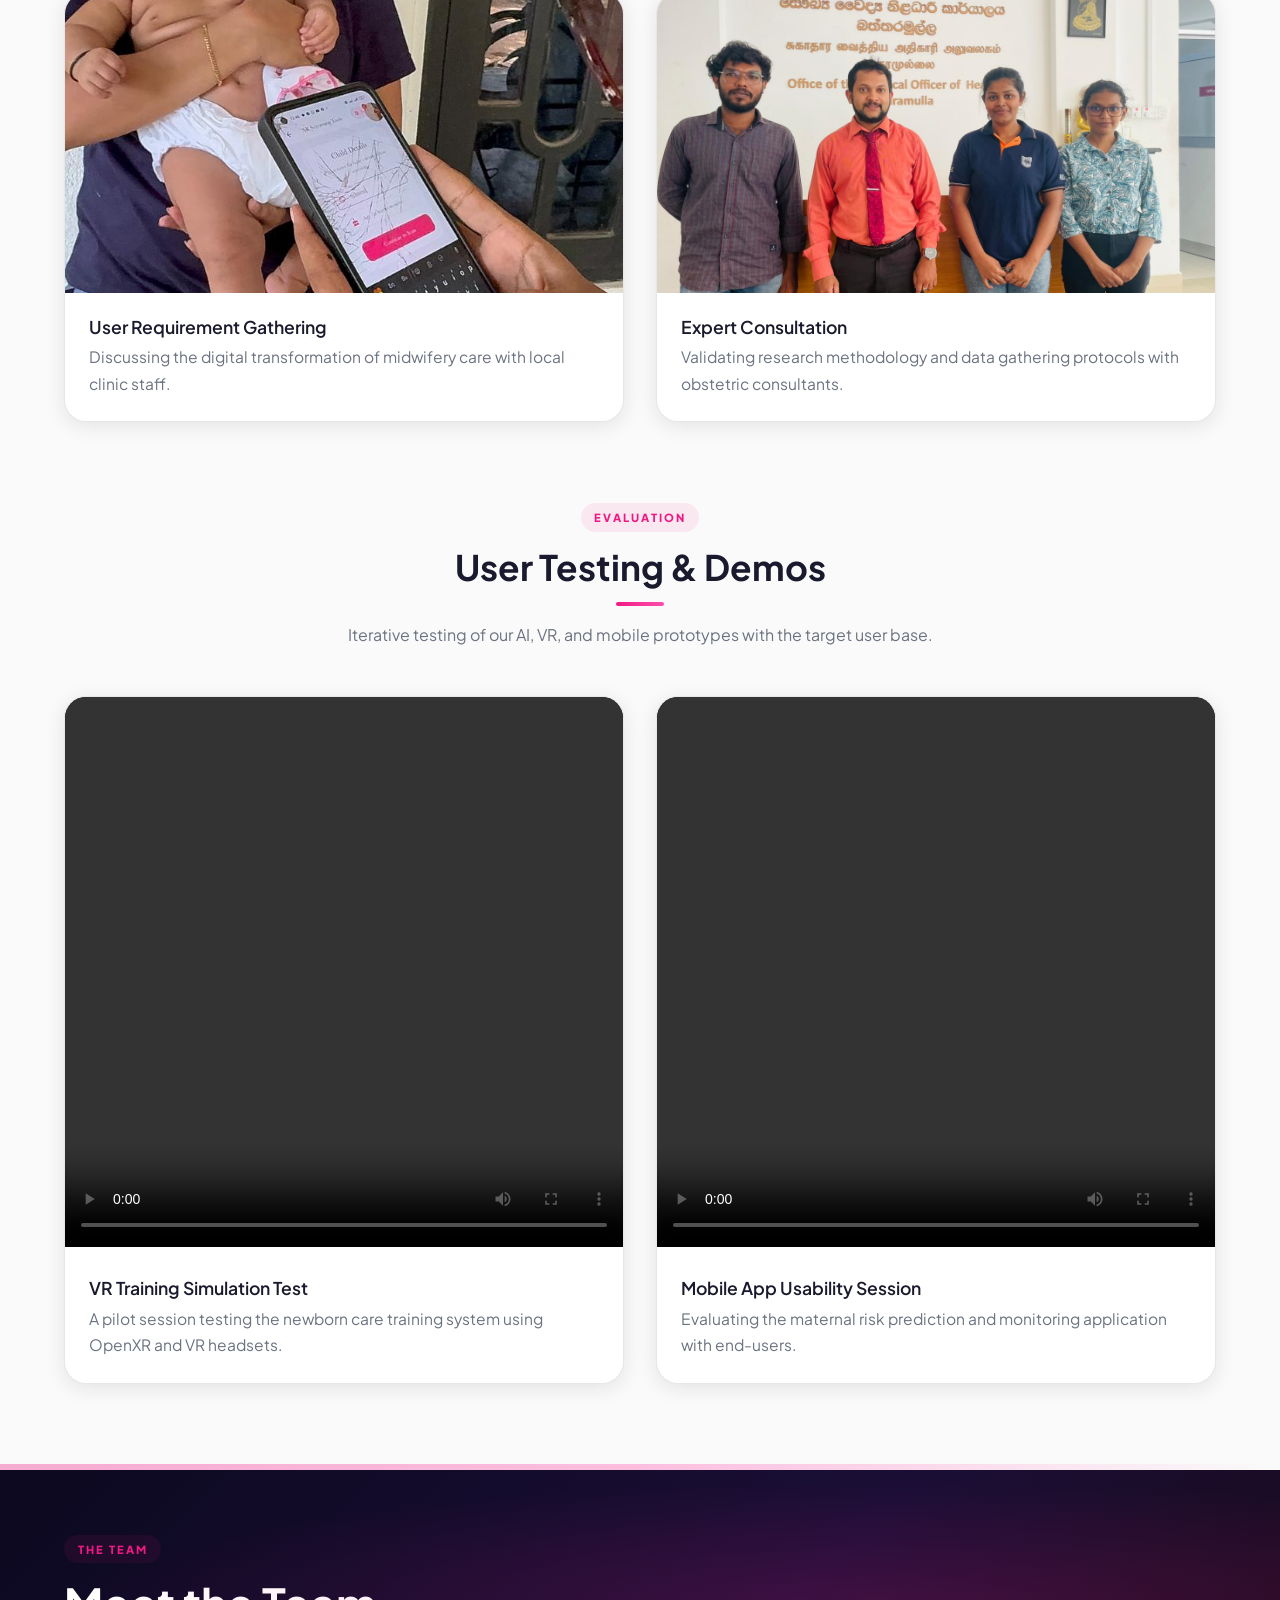
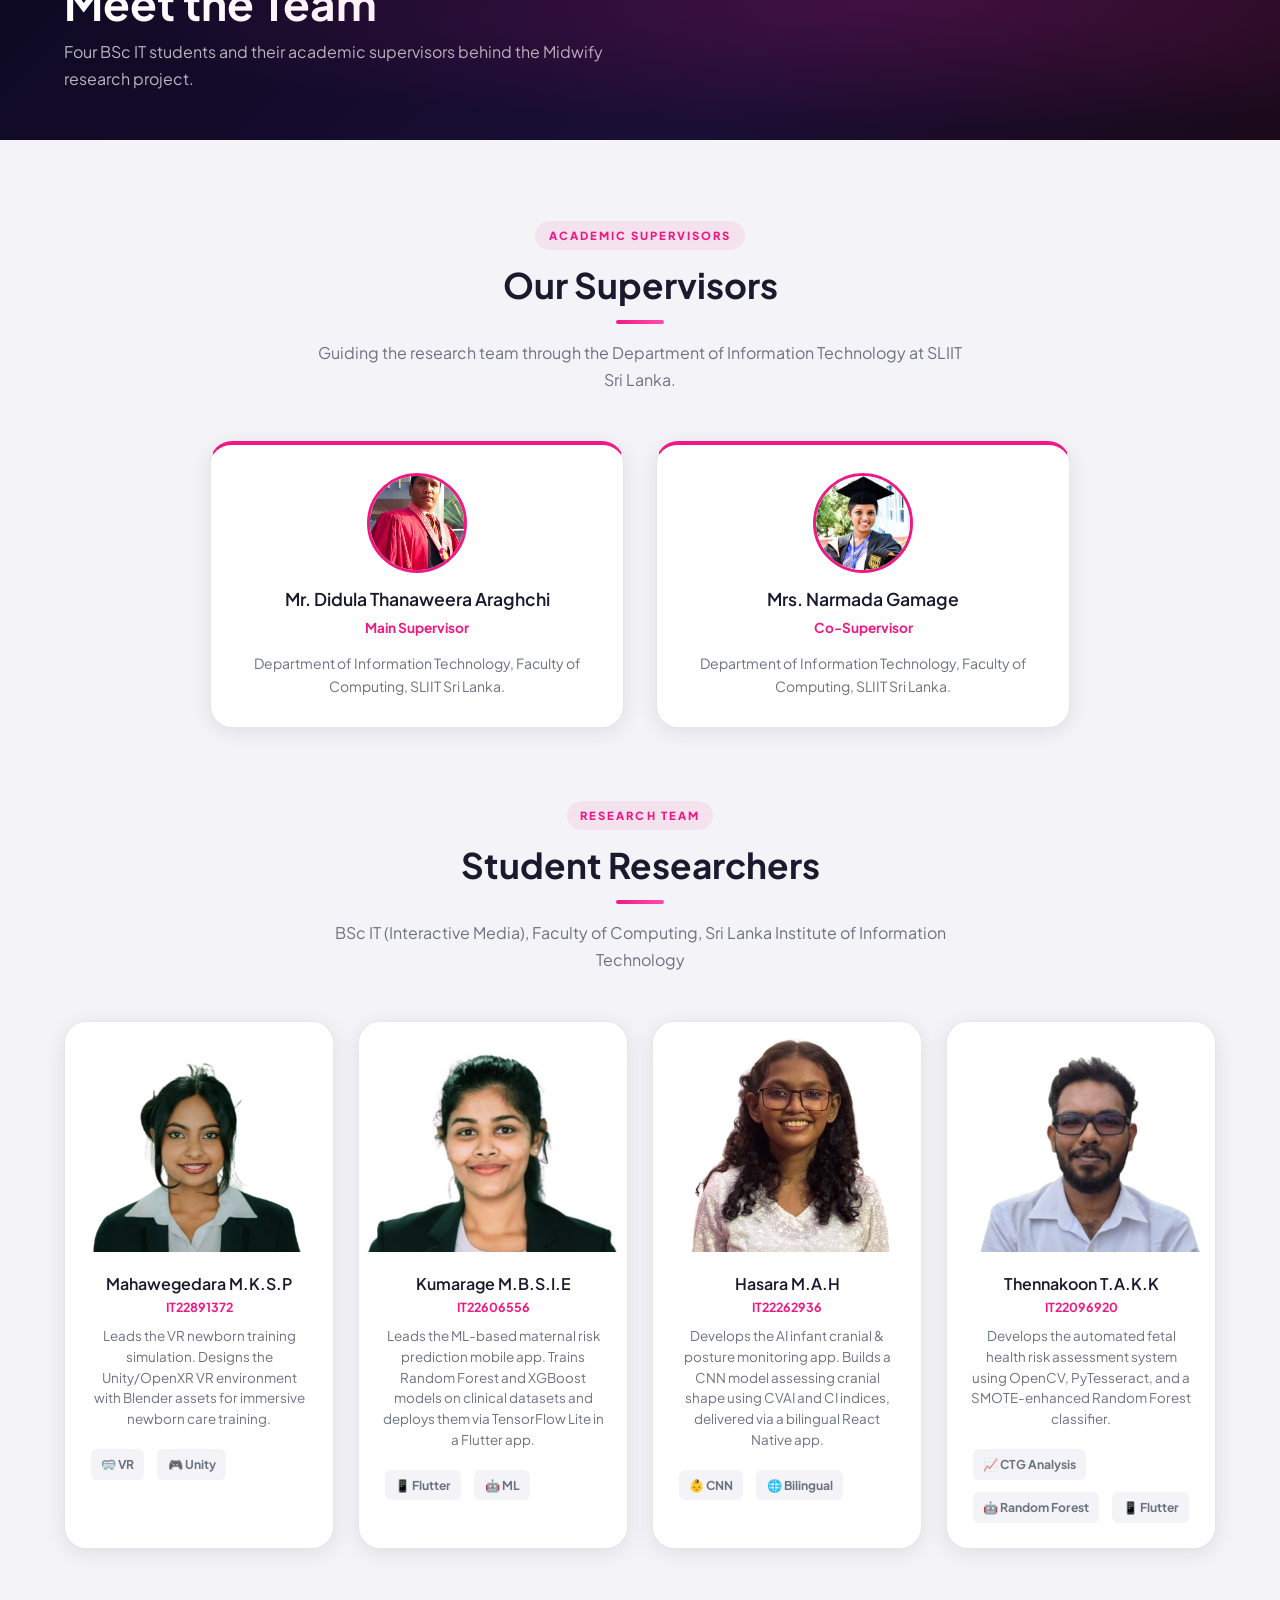
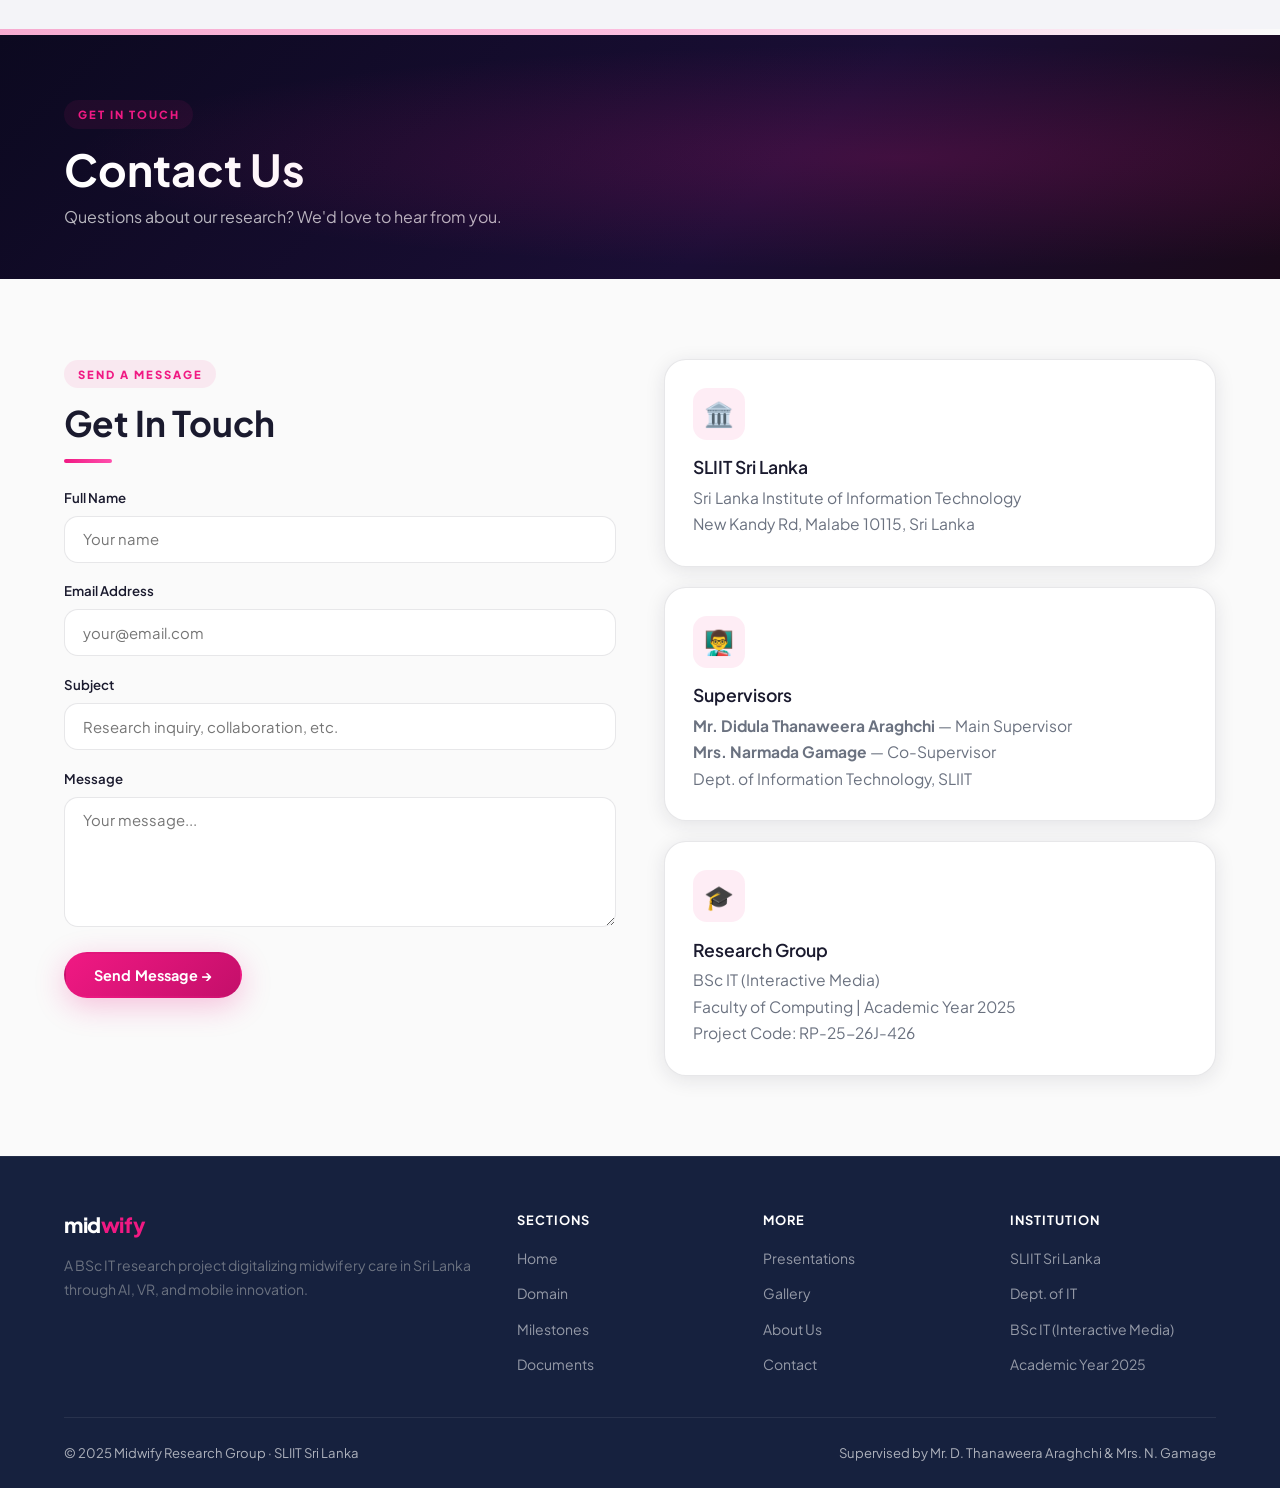
==== commit 30fadf29: "Link Progress Presentations I and II to actual PDF files" ====
--- a/index.html
+++ b/index.html
@@ -40,6 +40,7 @@
       padding: 4rem 0 3rem;
       position: relative;
       overflow: hidden;
+      text-align: left;
     }
 
     .section-page-hero::before {
@@ -799,7 +800,7 @@
             <h4>Progress Presentation I — Dec 2025</h4>
             <p>Comprehensive status update on ML models, VR environments, and initial integration tests.</p>
           </div>
-          <span class="doc-download" style="background:var(--muted);cursor:default;">Coming Soon</span>
+          <a href="docs/presentation/proposal%20presentation%201.pdf" class="doc-download" target="_blank">View ↗</a>
         </div>
         <div class="doc-card">
           <div class="doc-icon pdf" style="font-size:2rem;">📊</div>
@@ -807,7 +808,7 @@
             <h4>Progress Presentation II — Mar 2026</h4>
             <p>Refined systems demonstrated incorporating deep panel feedback and final model evaluations.</p>
           </div>
-          <span class="doc-download" style="background:var(--muted);cursor:default;">Coming Soon</span>
+          <a href="docs/presentation/proposal%20presentation%202.pdf" class="doc-download" target="_blank">View ↗</a>
         </div>
         <div class="doc-card">
           <div class="doc-icon pdf" style="font-size:2rem;">🎓</div>
